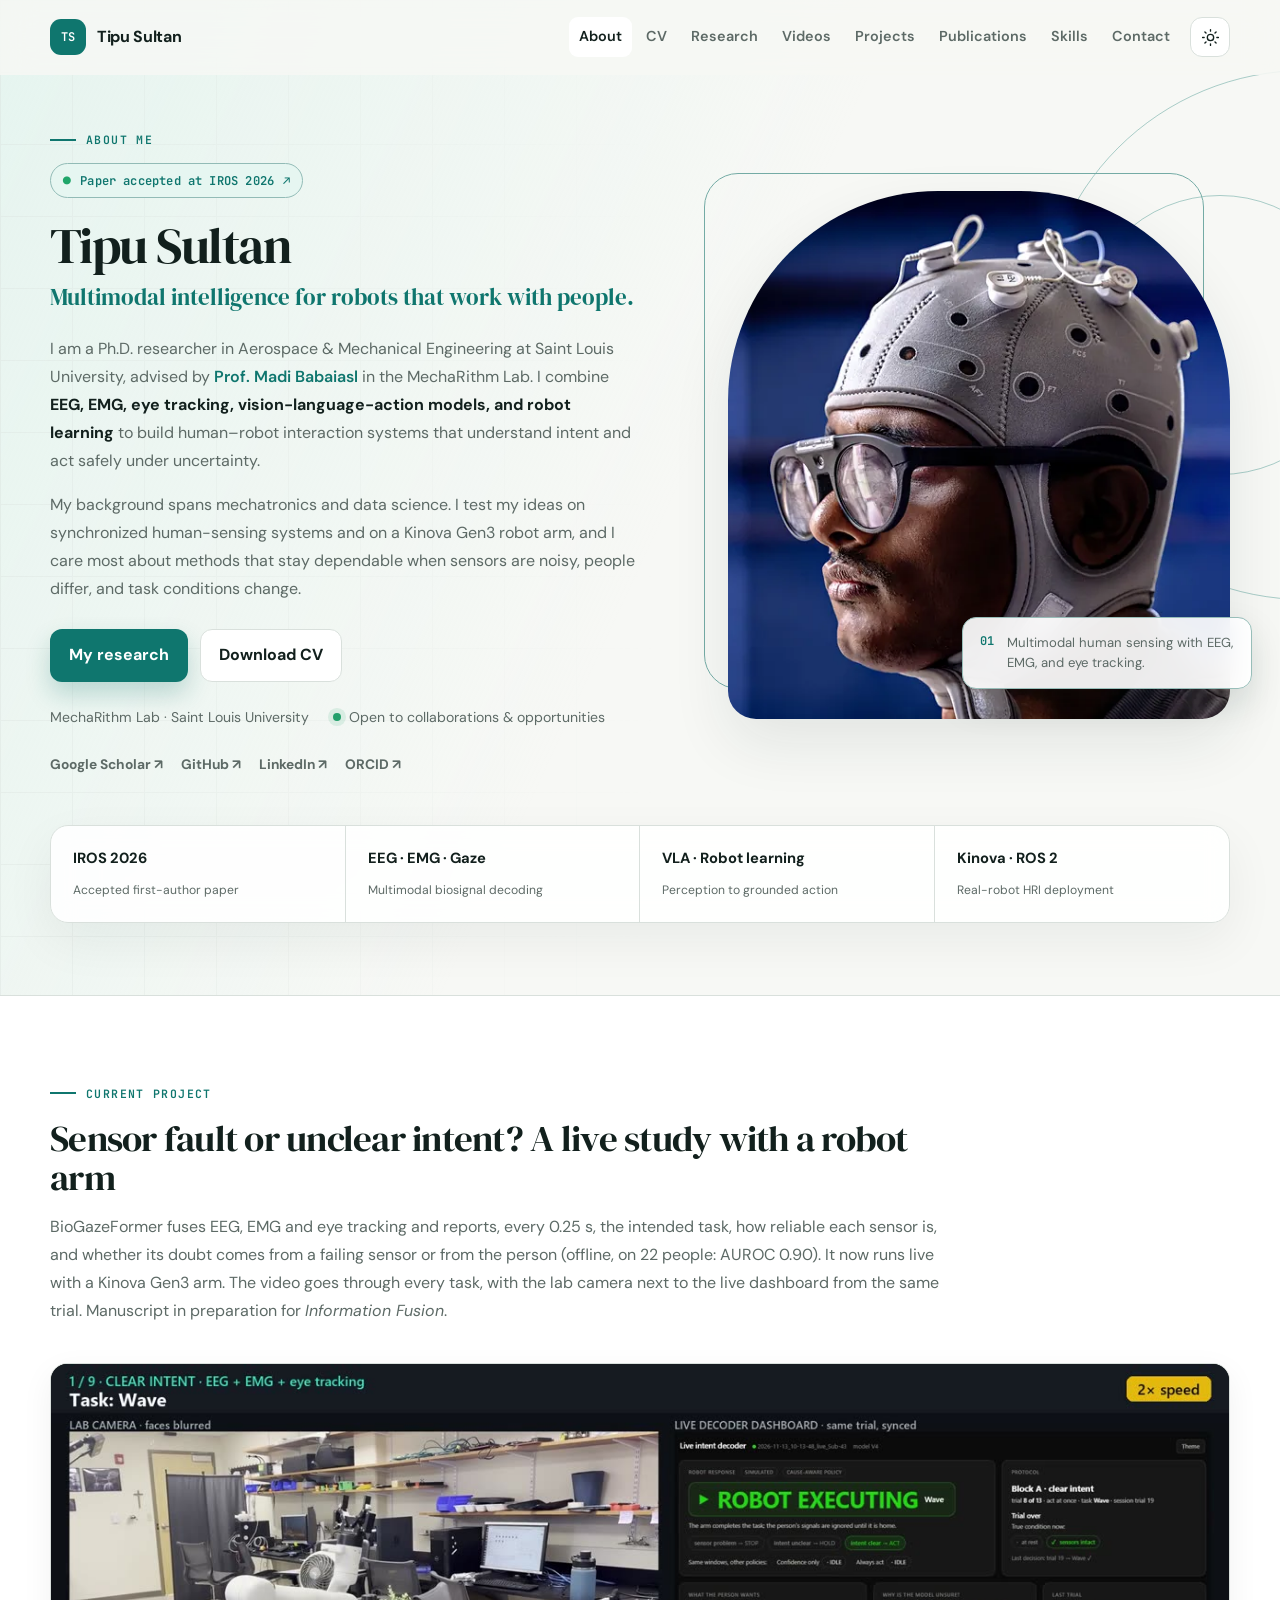
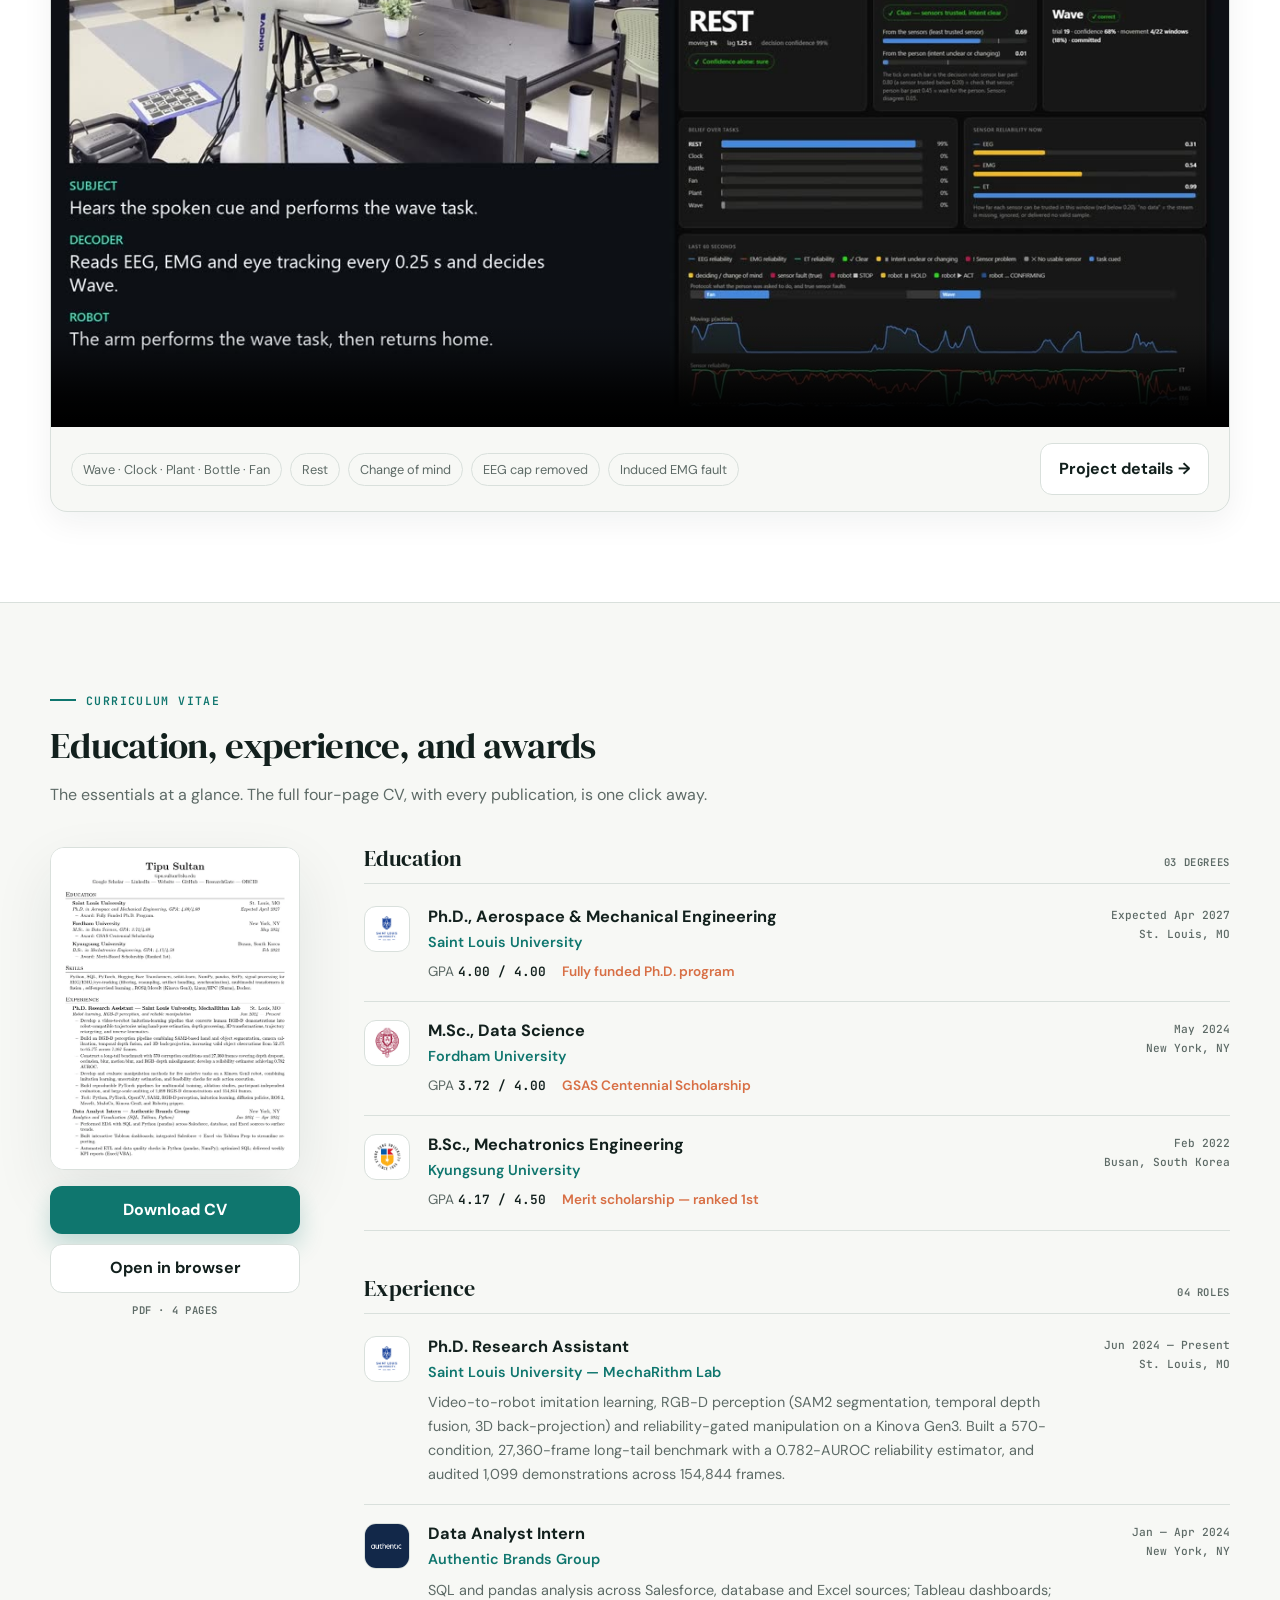
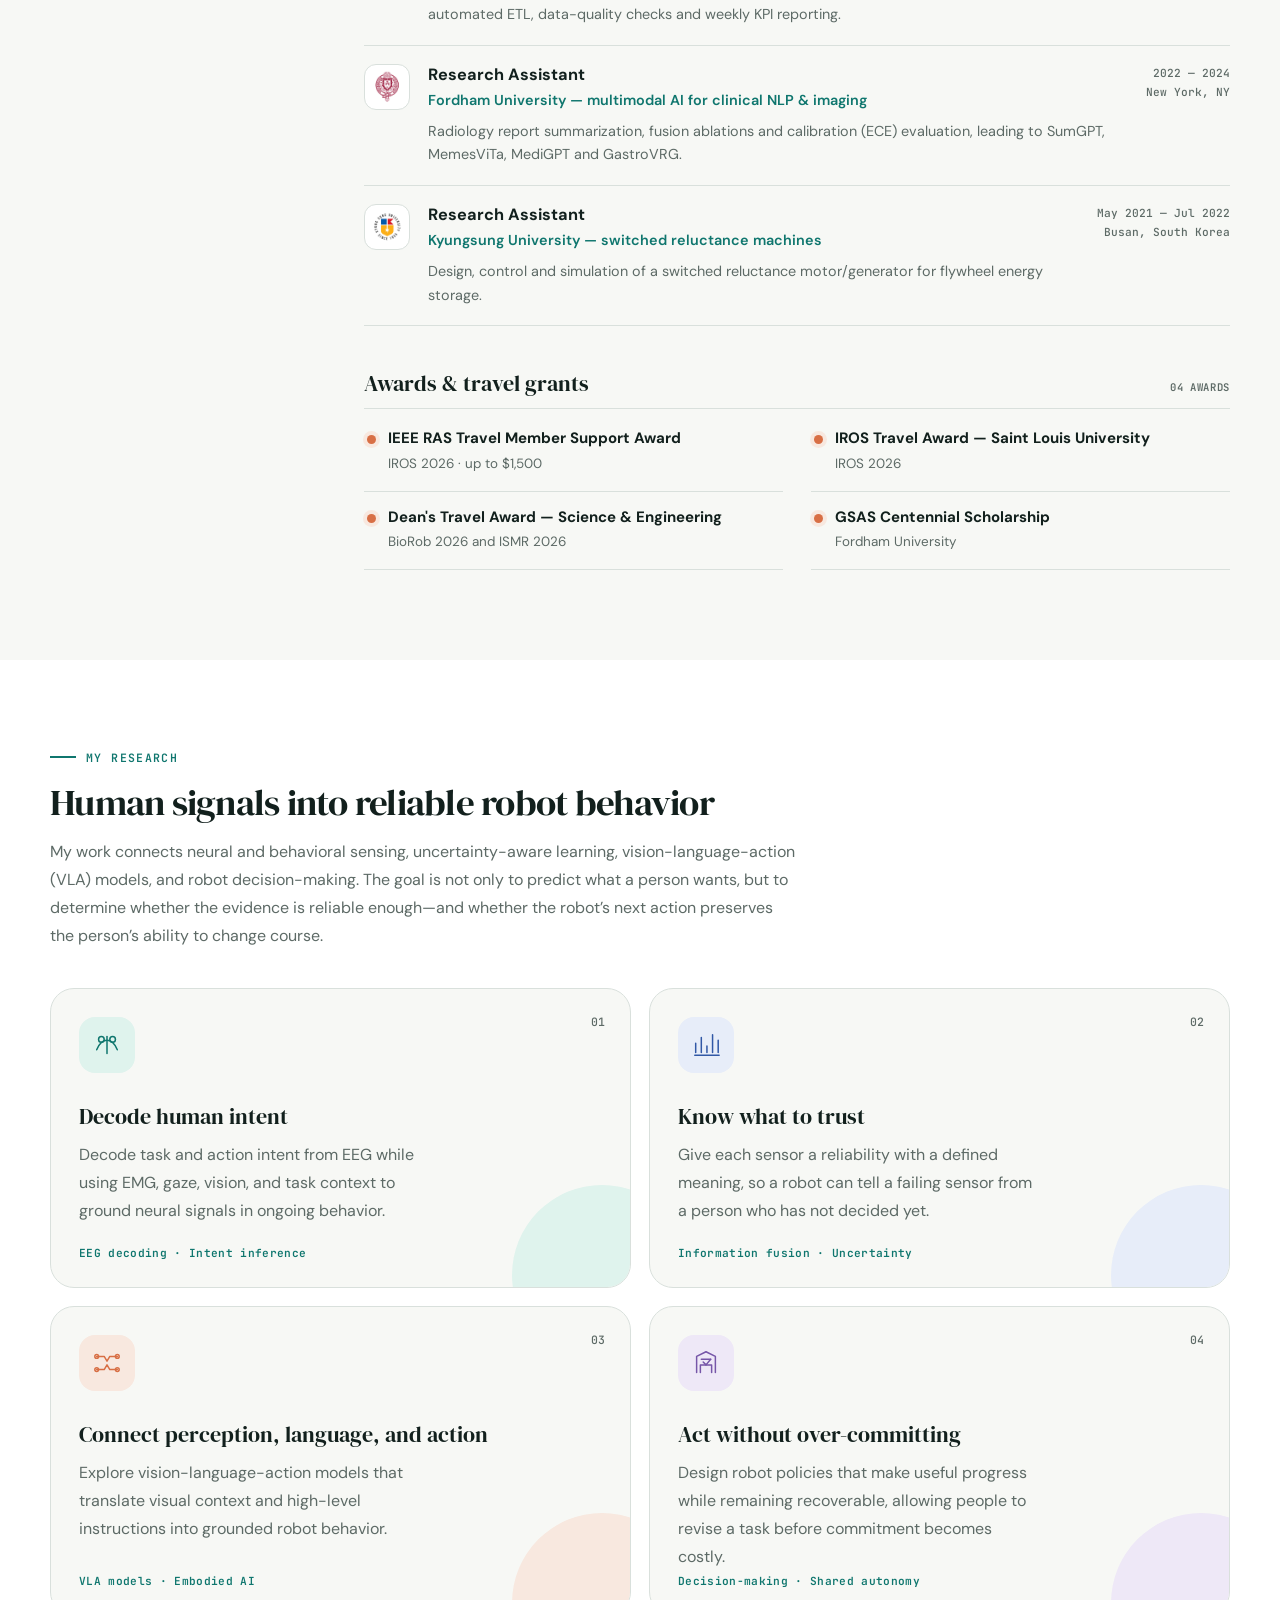
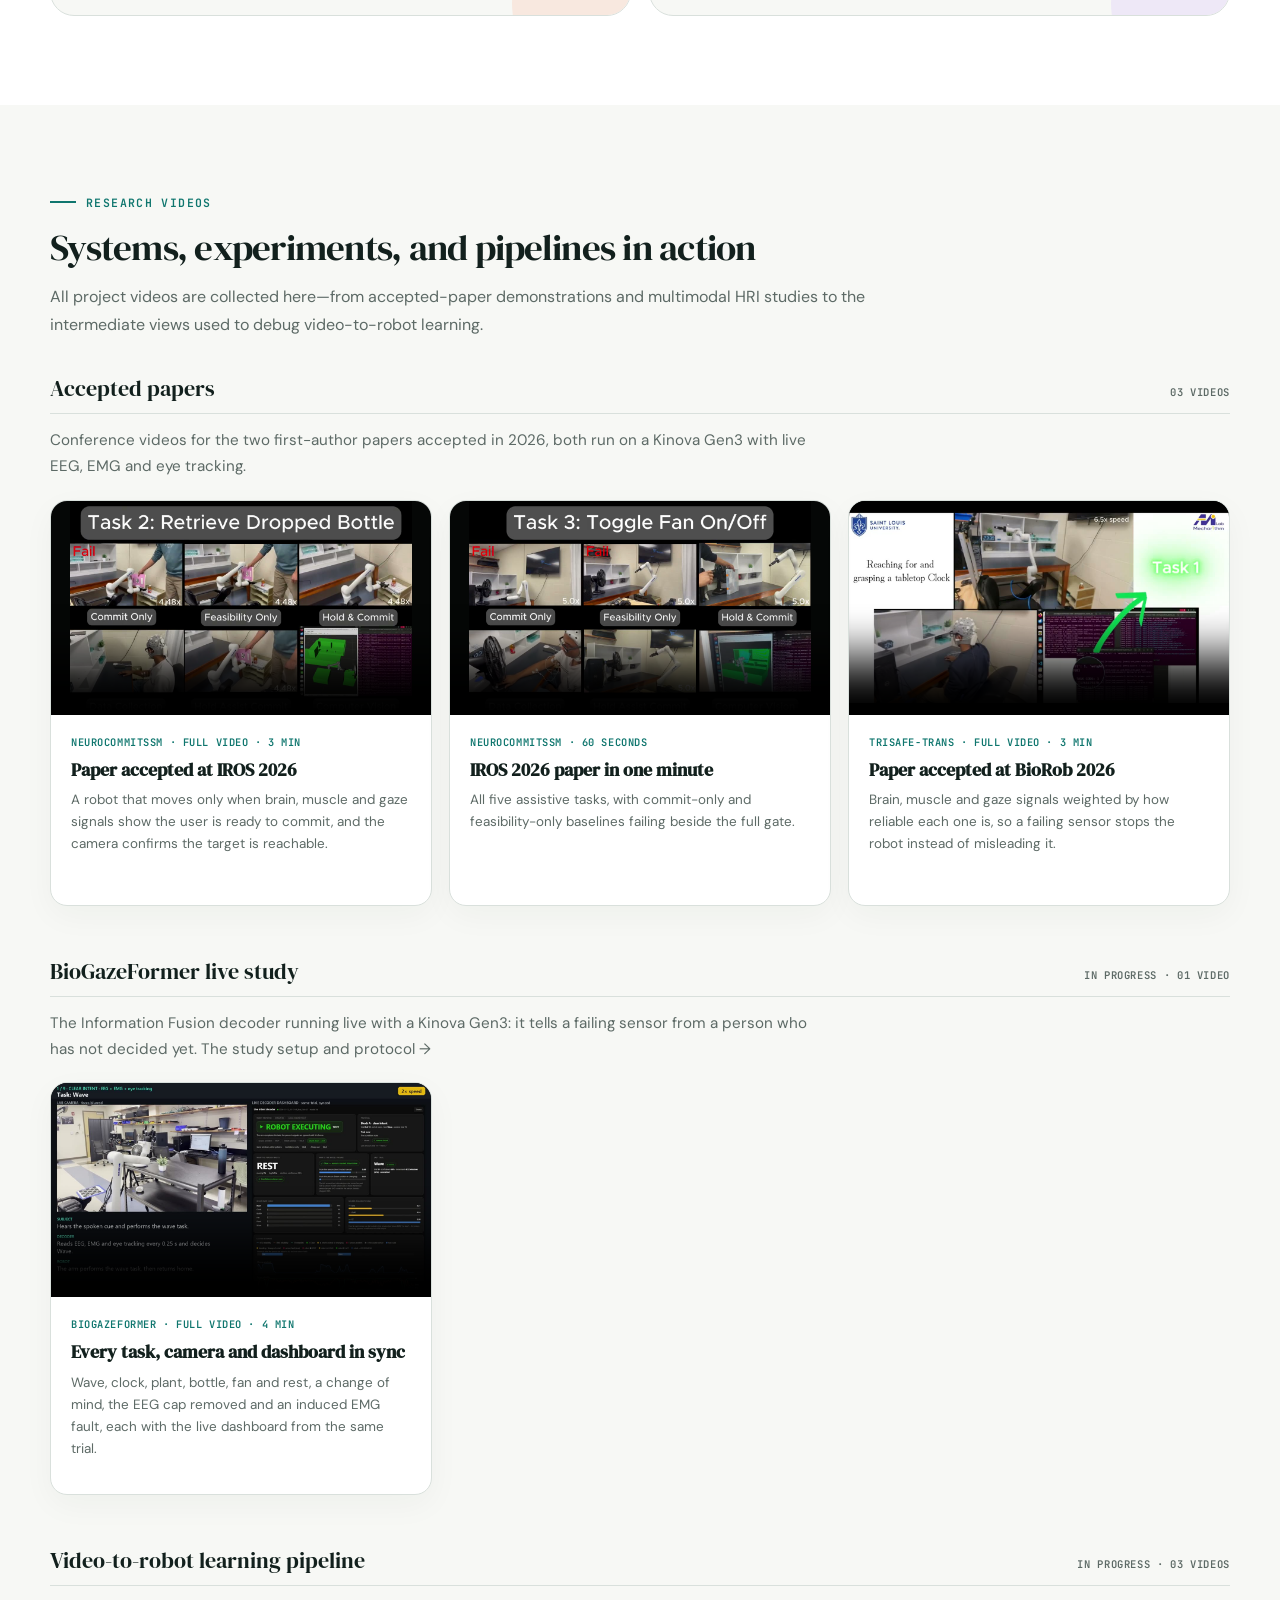
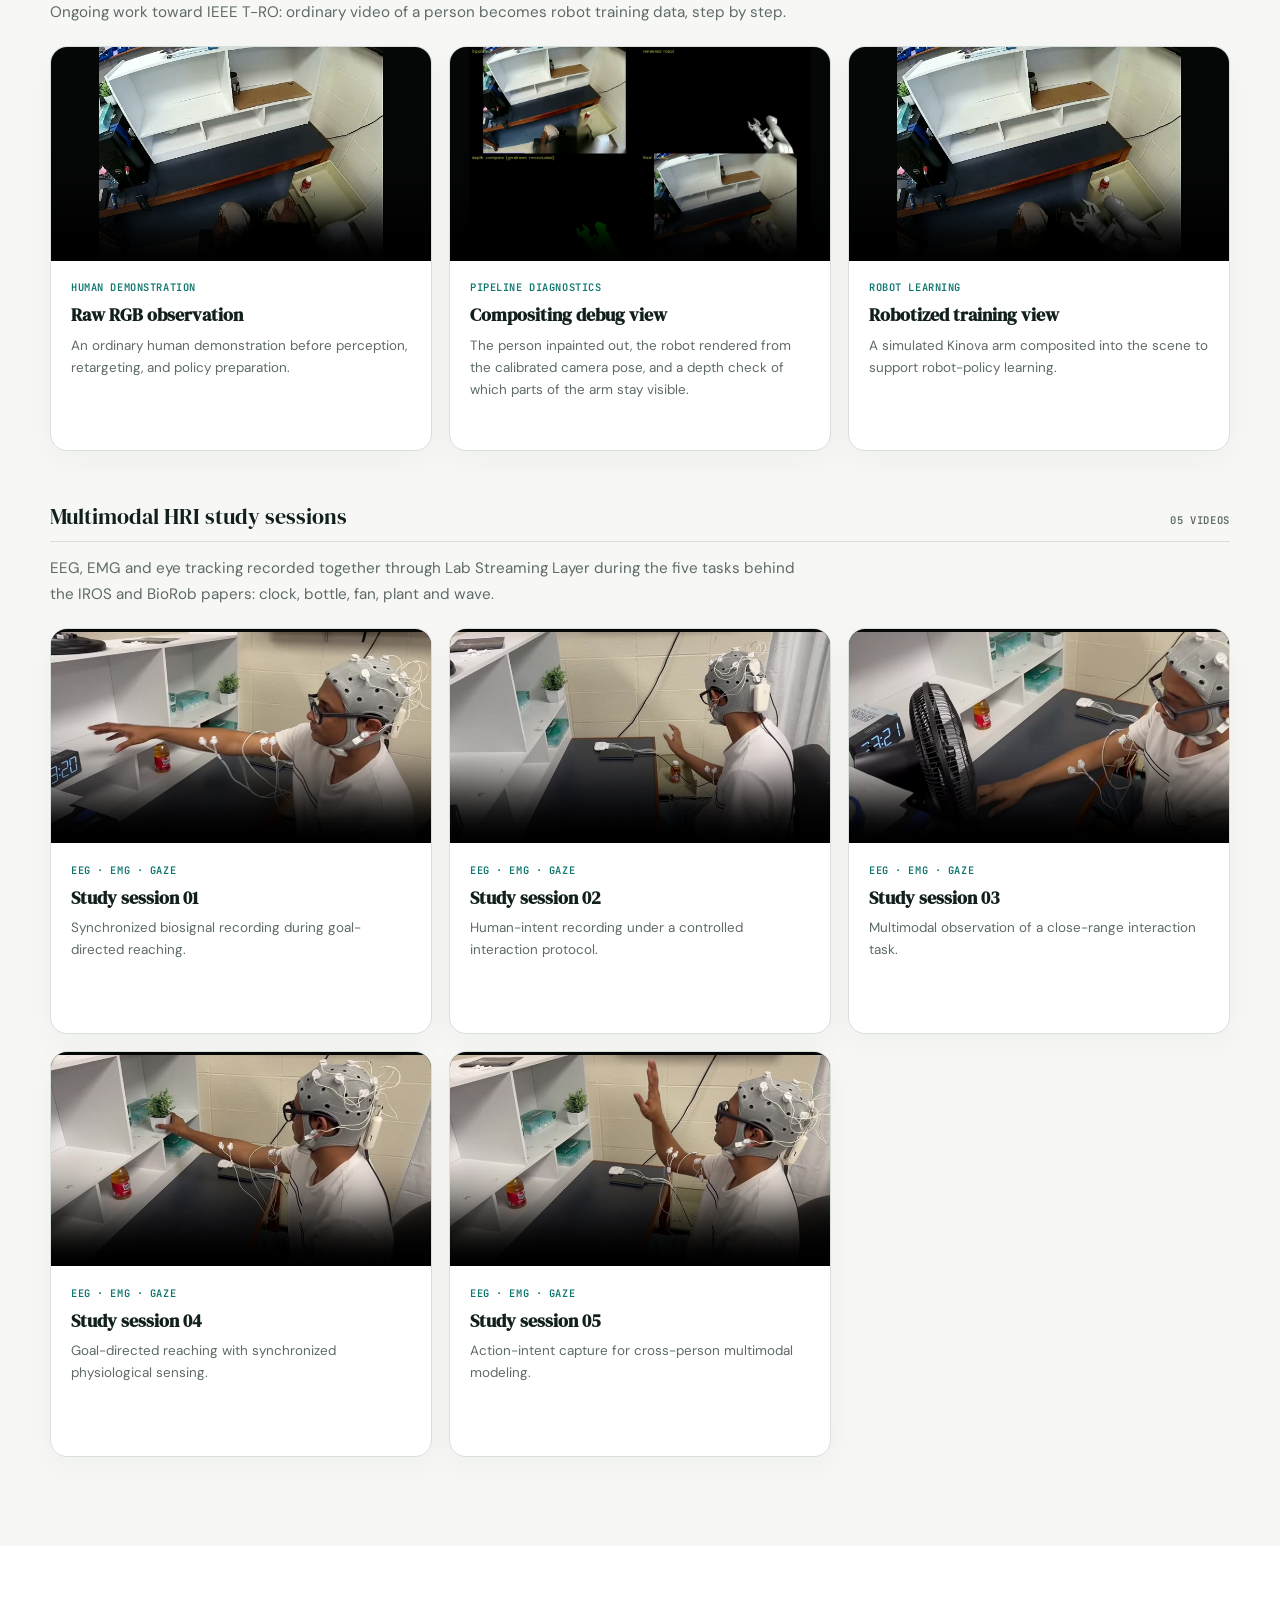
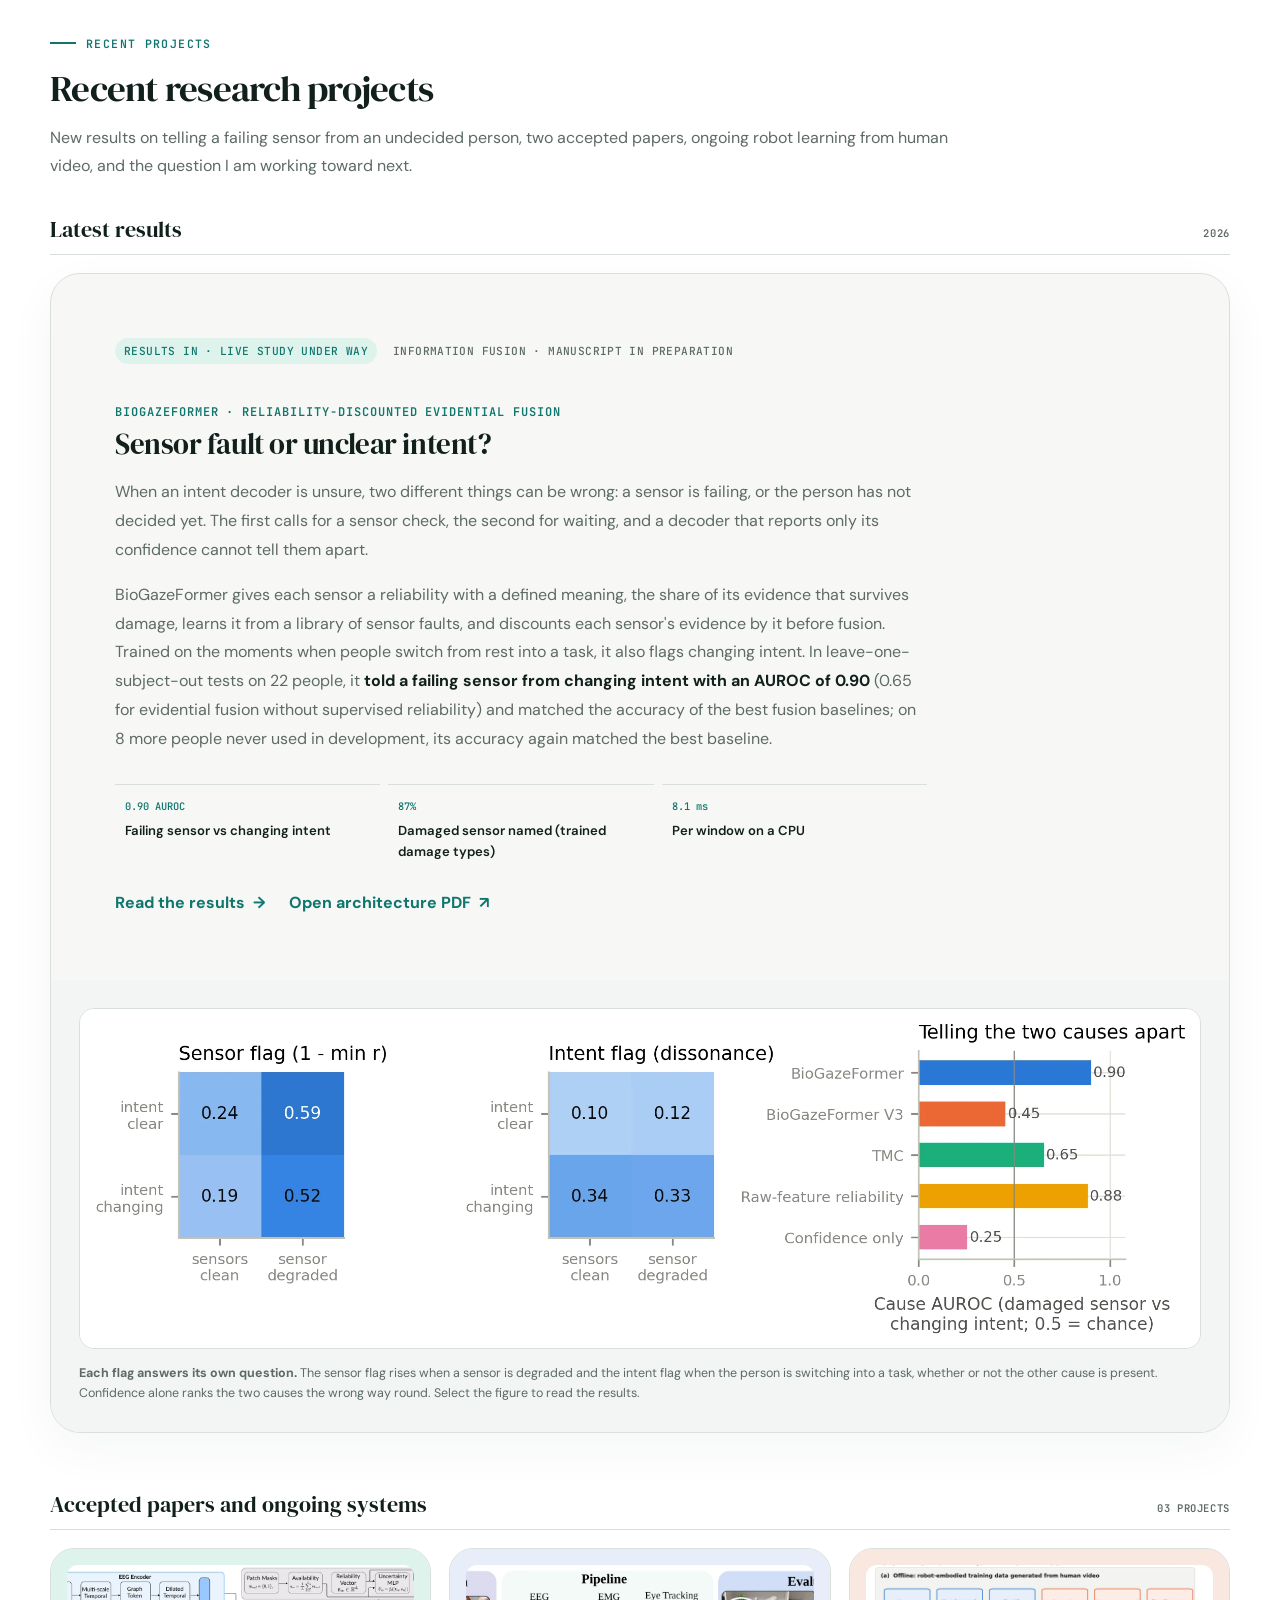
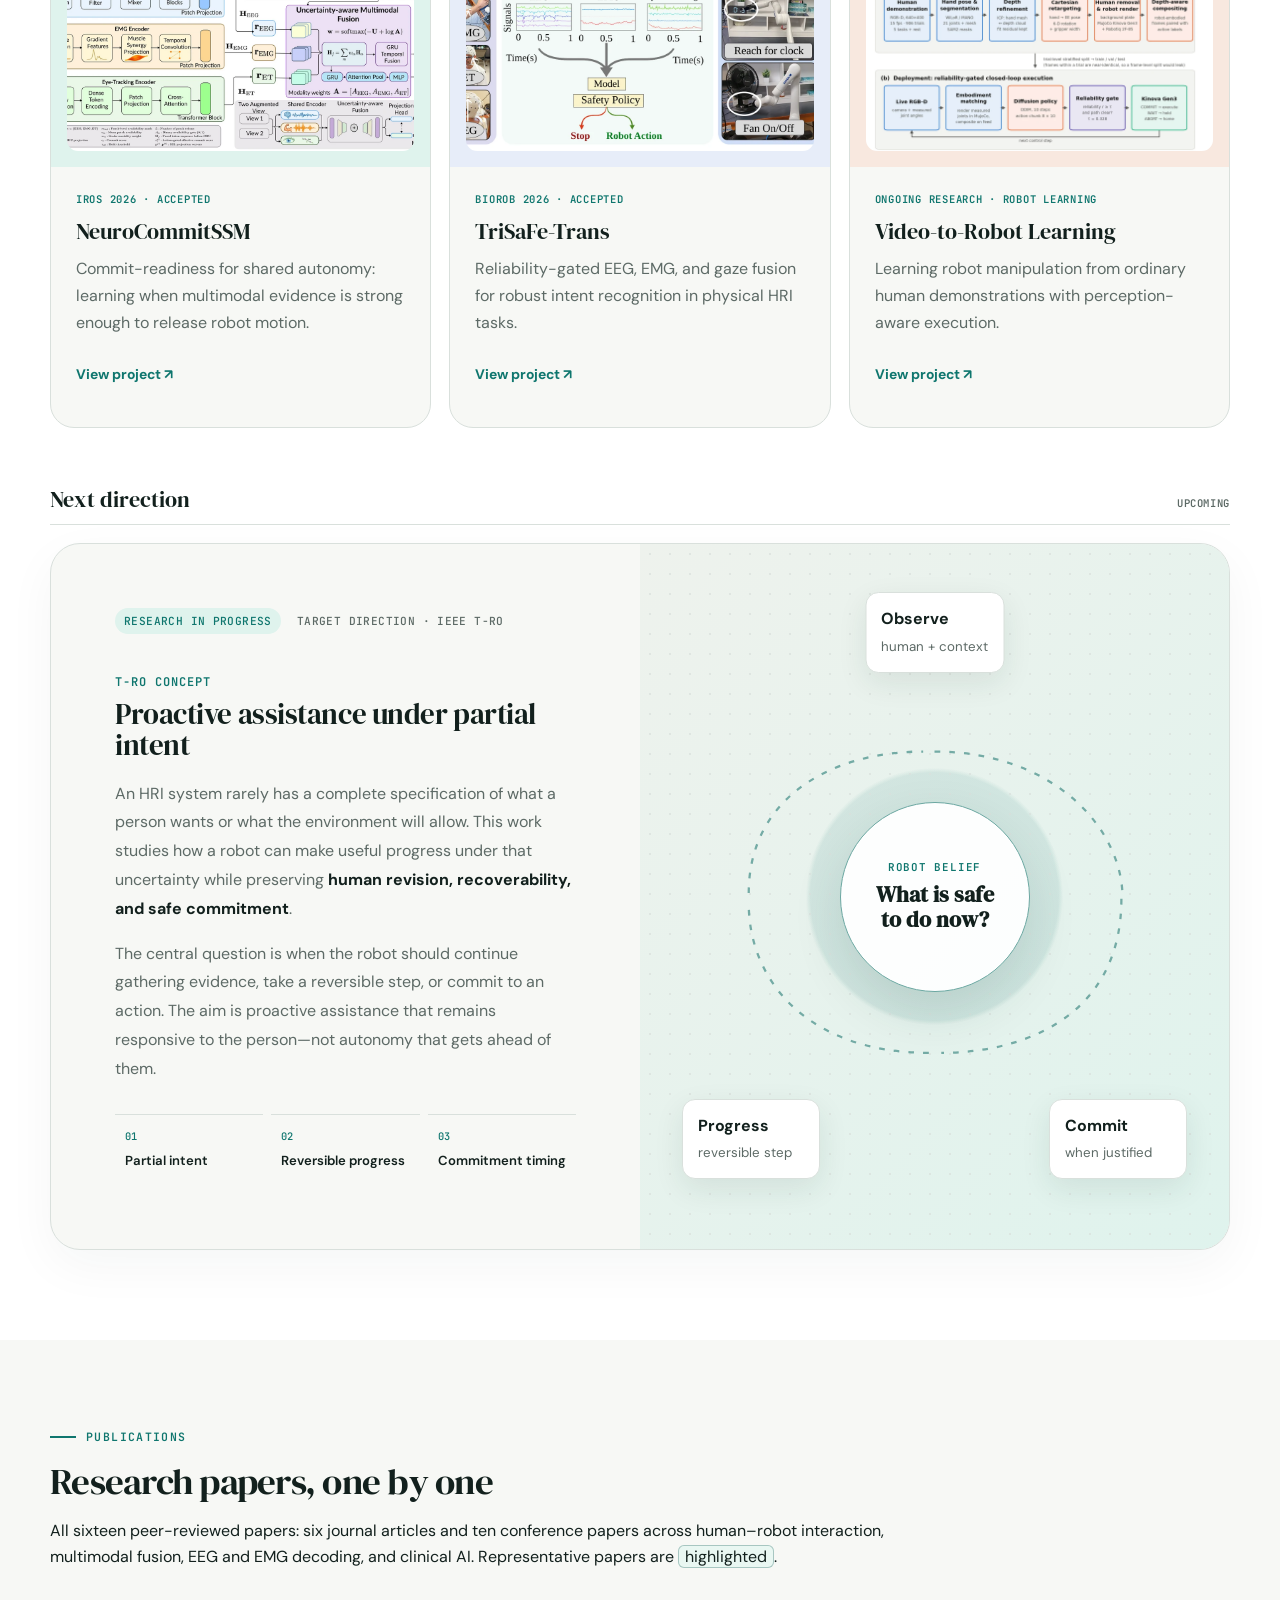
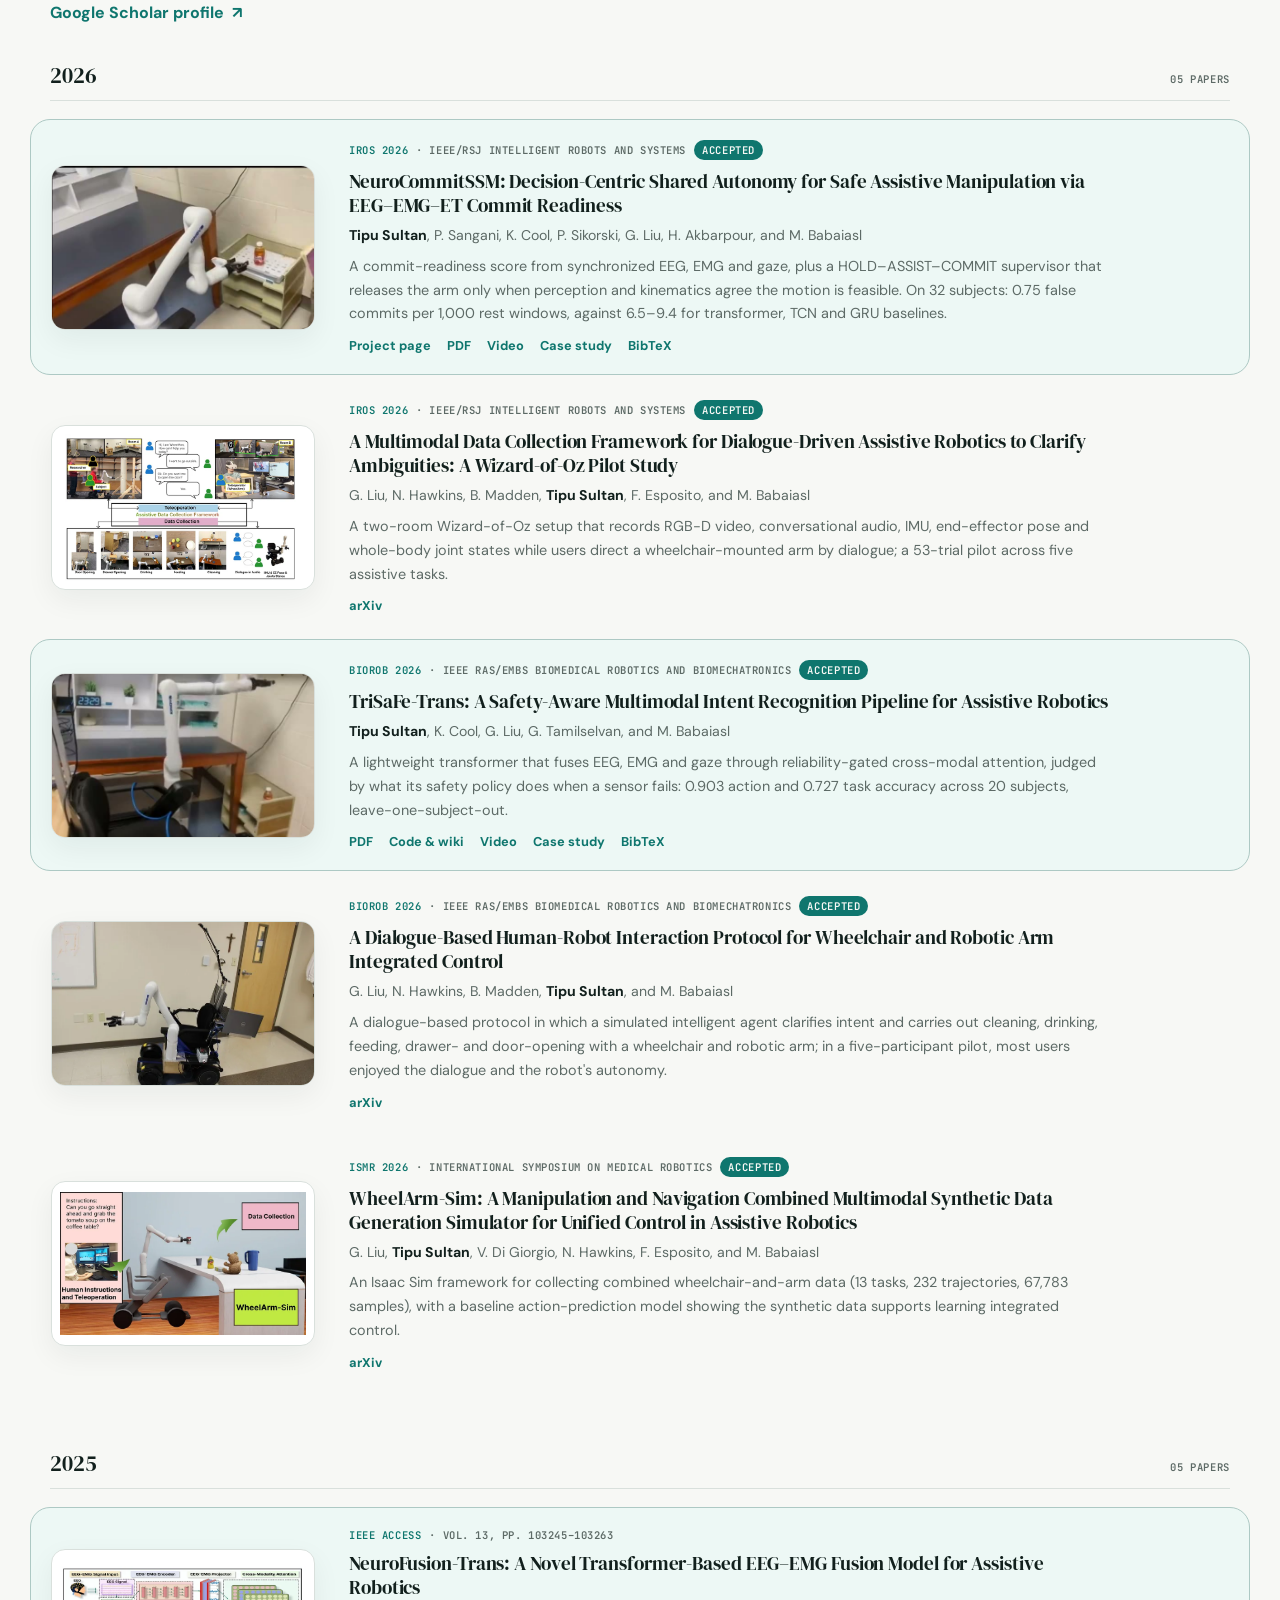
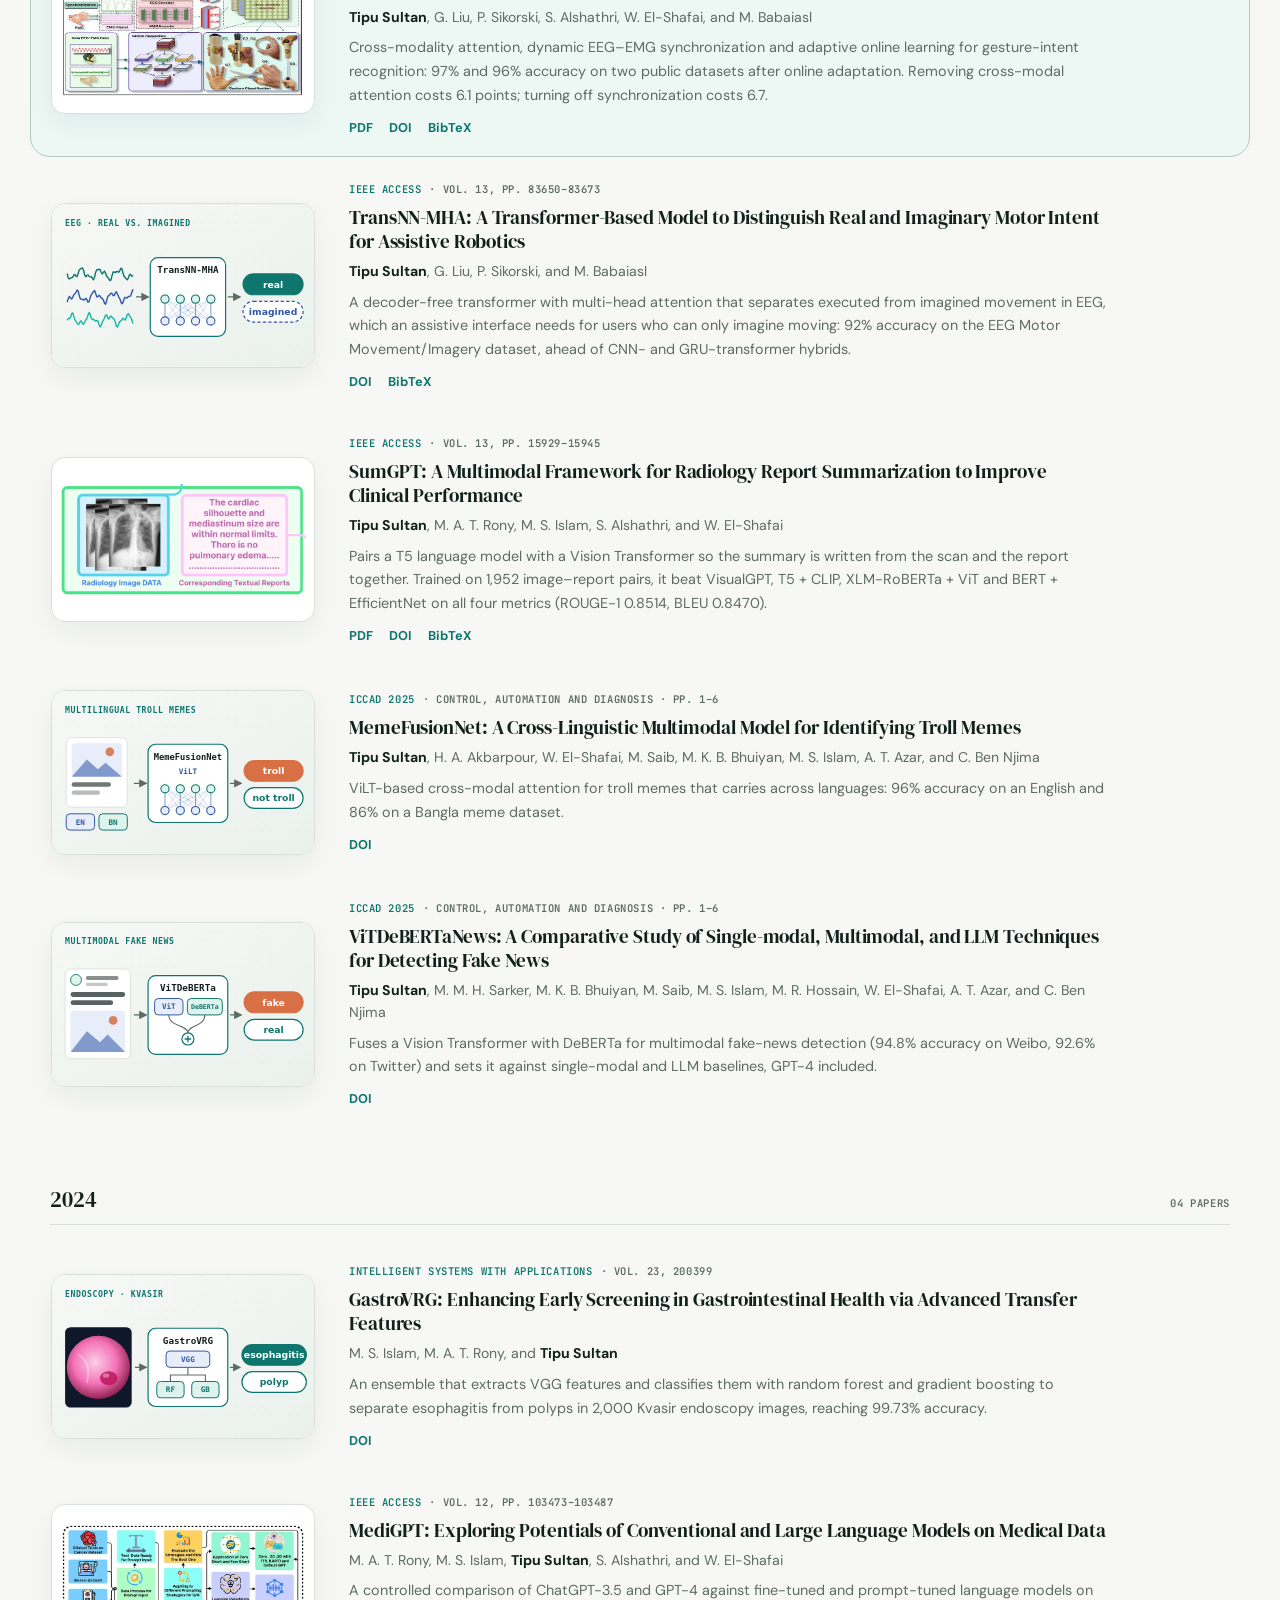
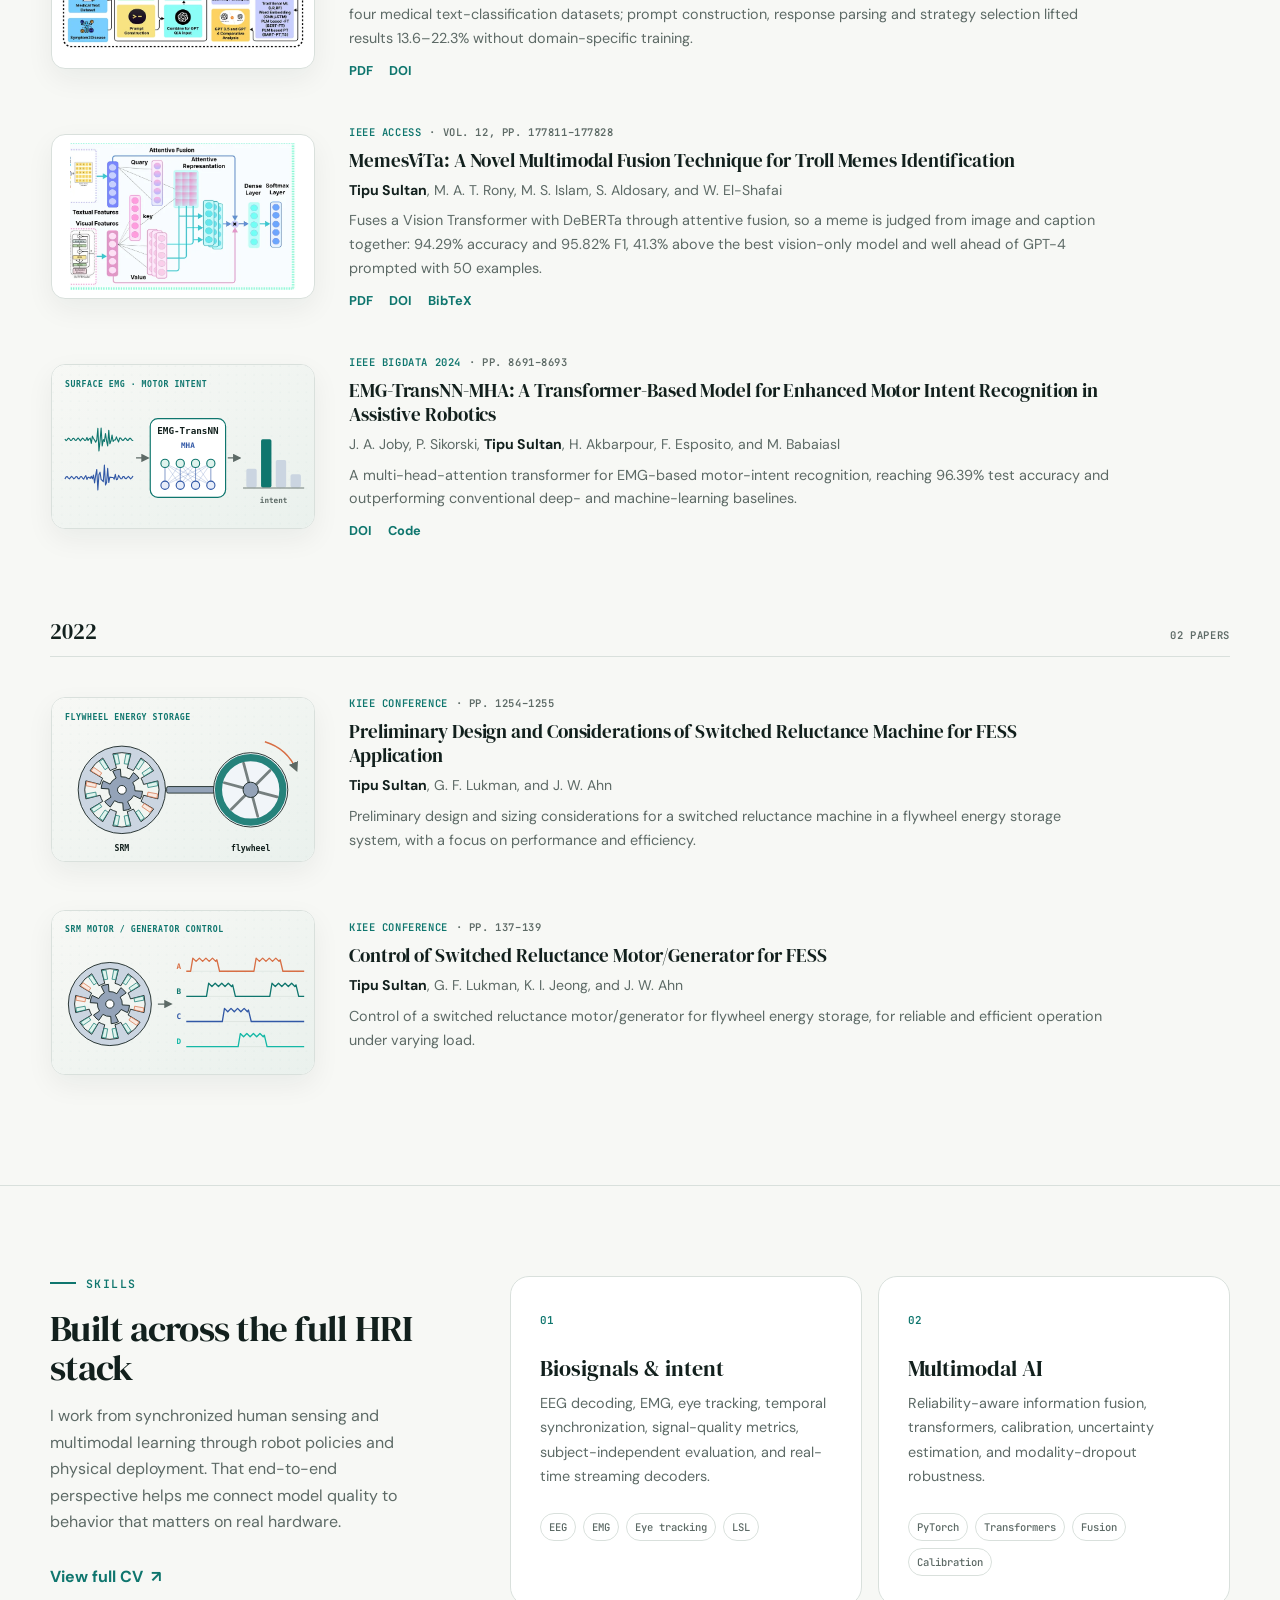
==== index.html @ 8d2fe429 "Show only the full live-study video Removes the one-minute overview, the two-minute dashboard record" ====
<!doctype html>
<html lang="en">
<head>
  <meta charset="utf-8">
  <meta name="viewport" content="width=device-width, initial-scale=1">
  <title>Tipu Sultan | HRI, Biosignals &amp; Robot Learning</title>
  <meta name="description" content="Tipu Sultan is a Ph.D. researcher in human–robot interaction specializing in EEG decoding, multimodal biosignals, vision-language-action models, robot learning, and real-robot deployment at Saint Louis University.">
  <meta name="author" content="Tipu Sultan">
  <link rel="canonical" href="https://tipusultan199.github.io/">

  <meta property="og:type" content="website">
  <meta property="og:title" content="Tipu Sultan | HRI, Biosignals &amp; Robot Learning">
  <meta property="og:description" content="Research on how robots can understand evolving human intent and act safely under uncertainty.">
  <meta property="og:url" content="https://tipusultan199.github.io/">
  <meta property="og:image" content="https://tipusultan199.github.io/assets/img/social/tipu-sultan-og.jpg">
  <meta property="og:image:alt" content="Tipu Sultan working with multimodal sensing equipment and a Kinova robot.">
  <meta name="twitter:card" content="summary_large_image">
  <meta name="twitter:title" content="Tipu Sultan | HRI, Biosignals &amp; Robot Learning">
  <meta name="twitter:description" content="Human–robot interaction, EEG decoding, multimodal biosignals, vision-language-action models, and robot learning.">
  <meta name="twitter:image" content="https://tipusultan199.github.io/assets/img/social/tipu-sultan-og.jpg">

  <link rel="icon" href="data:image/svg+xml,%3Csvg xmlns='http://www.w3.org/2000/svg' viewBox='0 0 64 64'%3E%3Crect width='64' height='64' rx='16' fill='%230f766e'/%3E%3Ctext x='32' y='42' font-family='Arial,sans-serif' font-size='27' font-weight='700' fill='white' text-anchor='middle'%3ETS%3C/text%3E%3C/svg%3E">
  <script>
    (function () {
      try {
        var theme = localStorage.getItem("theme");
        if (theme === "light" || theme === "dark") {
          document.documentElement.setAttribute("data-theme", theme);
        }
      } catch (error) {}
    })();
  </script>
  <link rel="preconnect" href="https://fonts.googleapis.com">
  <link rel="preconnect" href="https://fonts.gstatic.com" crossorigin>
  <link href="https://fonts.googleapis.com/css2?family=DM+Sans:wght@400;500;600;700&amp;family=DM+Serif+Display&amp;family=JetBrains+Mono:wght@500;600&amp;display=swap" rel="stylesheet">
  <link rel="stylesheet" href="assets/css/home.css">

  <script type="application/ld+json">
  {
    "@context": "https://schema.org",
    "@type": "Person",
    "name": "Tipu Sultan",
    "jobTitle": "Ph.D. Researcher in Human–Robot Interaction and Multimodal AI",
    "email": "mailto:tipu.sultan@slu.edu",
    "url": "https://tipusultan199.github.io/",
    "affiliation": {
      "@type": "CollegeOrUniversity",
      "name": "Saint Louis University"
    },
    "sameAs": [
      "https://scholar.google.com/citations?user=QmYyXBIAAAAJ&hl=en",
      "https://github.com/Tipusultan199",
      "https://www.linkedin.com/in/tipu-sultan-2633a91b4/",
      "https://orcid.org/0009-0002-8607-0386"
    ],
    "knowsAbout": [
      "Human–Robot Interaction",
      "EEG Decoding",
      "Information Fusion",
      "Multimodal Machine Learning",
      "Intent Recognition",
      "Vision-Language-Action Models",
      "Embodied AI",
      "Robot Learning"
    ]
  }
  </script>
</head>

<body class="home-page">
  <a class="skip-link" href="#main">Skip to content</a>

  <header class="site-header">
    <nav class="nav shell" aria-label="Primary navigation">
      <a class="brand" href="#top" aria-label="Tipu Sultan — home">
        <span class="brand-mark" aria-hidden="true">TS</span>
        <span>Tipu Sultan</span>
      </a>

      <div class="nav-actions">
        <ul class="nav-links" id="nav-links">
          <li><a href="#top">About</a></li>
          <li><a href="#cv">CV</a></li>
          <li><a href="#research">Research</a></li>
          <li><a href="#videos">Videos</a></li>
          <li><a href="#projects">Projects</a></li>
          <li><a href="#publications">Publications</a></li>
          <li><a href="#skills">Skills</a></li>
          <li><a href="#contact">Contact</a></li>
        </ul>

        <button class="theme-toggle icon-button" type="button" aria-label="Switch colour theme">
          <svg class="sun-icon" viewBox="0 0 24 24" aria-hidden="true"><circle cx="12" cy="12" r="4"></circle><path d="M12 2v2M12 20v2M4.93 4.93l1.42 1.42M17.66 17.66l1.41 1.41M2 12h2M20 12h2M4.93 19.07l1.42-1.42M17.66 6.34l1.41-1.41"></path></svg>
          <svg class="moon-icon" viewBox="0 0 24 24" aria-hidden="true"><path d="M21 12.79A9 9 0 1 1 11.21 3 7 7 0 0 0 21 12.79Z"></path></svg>
        </button>
        <button class="nav-toggle icon-button" type="button" aria-expanded="false" aria-controls="nav-links" aria-label="Toggle menu">
          <span></span><span></span><span></span>
        </button>
      </div>
    </nav>
  </header>

  <main id="main">
    <section class="hero" id="top">
      <div class="hero-orbit orbit-one" aria-hidden="true"></div>
      <div class="hero-orbit orbit-two" aria-hidden="true"></div>
      <div class="shell hero-grid">
        <div class="hero-copy reveal">
          <p class="eyebrow">About me</p>
          <a class="hero-acceptance" href="projects/neurocommitssm.html"><span aria-hidden="true">●</span> Paper accepted at IROS 2026 <b aria-hidden="true">↗</b></a>
          <h1>Tipu Sultan</h1>
          <p class="hero-tagline">Multimodal intelligence for robots that work with people.</p>
          <p class="hero-lede">
            I am a Ph.D. researcher in Aerospace &amp; Mechanical Engineering at Saint Louis University, advised by <a href="https://madibabaiasl.github.io/" rel="noopener">Prof. Madi Babaiasl</a> in the MechaRithm Lab. I combine <strong>EEG, EMG, eye tracking, vision-language-action models, and robot learning</strong> to build human–robot interaction systems that understand intent and act safely under uncertainty.
          </p>
          <p class="hero-lede">
            My background spans mechatronics and data science. I test my ideas on synchronized human-sensing systems and on a Kinova Gen3 robot arm, and I care most about methods that stay dependable when sensors are noisy, people differ, and task conditions change.
          </p>

          <div class="hero-actions">
            <a class="button button-primary" href="#research">My research</a>
            <a class="button button-secondary" href="assets/docs/Tipu-Sultan-CV.pdf">Download CV</a>
          </div>

          <div class="hero-meta" aria-label="Research affiliation and availability">
            <span>MechaRithm Lab · Saint Louis University</span>
            <span class="available"><i aria-hidden="true"></i> Open to collaborations &amp; opportunities</span>
          </div>

          <ul class="social-links" aria-label="Profiles">
            <li><a href="https://scholar.google.com/citations?user=QmYyXBIAAAAJ&amp;hl=en" rel="noopener">Google Scholar <span aria-hidden="true">↗</span></a></li>
            <li><a href="https://github.com/Tipusultan199" rel="noopener">GitHub <span aria-hidden="true">↗</span></a></li>
            <li><a href="https://www.linkedin.com/in/tipu-sultan-2633a91b4/" rel="noopener">LinkedIn <span aria-hidden="true">↗</span></a></li>
            <li><a href="https://orcid.org/0009-0002-8607-0386" rel="noopener">ORCID <span aria-hidden="true">↗</span></a></li>
          </ul>
        </div>

        <figure class="hero-visual hero-visual--profile reveal">
          <picture>
            <source type="image/webp" srcset="assets/img/photos/hero-profile-640.webp 640w, assets/img/photos/hero-profile-1000.webp 1000w, assets/img/photos/hero-profile-1600.webp 1600w" sizes="(max-width: 900px) 100vw, 42vw">
            <img src="assets/img/photos/hero-profile-1000.jpg" srcset="assets/img/photos/hero-profile-640.jpg 640w, assets/img/photos/hero-profile-1000.jpg 1000w, assets/img/photos/hero-profile-1600.jpg 1600w" sizes="(max-width: 900px) 100vw, 42vw" width="1000" height="870" alt="Tipu Sultan in profile, wearing an EEG cap and eye-tracking glasses, against a blue lab background.">
          </picture>
          <figcaption>
            <span>01</span>
            <p>Multimodal human sensing with EEG, EMG, and eye tracking.</p>
          </figcaption>
        </figure>
      </div>
      <div class="shell hero-proof reveal" aria-label="Research profile highlights">
        <div><strong>IROS 2026</strong><span>Accepted first-author paper</span></div>
        <div><strong>EEG · EMG · Gaze</strong><span>Multimodal biosignal decoding</span></div>
        <div><strong>VLA · Robot learning</strong><span>Perception to grounded action</span></div>
        <div><strong>Kinova · ROS 2</strong><span>Real-robot HRI deployment</span></div>
      </div>
    </section>

    <section class="current-section" id="current">
      <div class="shell">
        <header class="section-intro section-intro-wide reveal">
          <p class="eyebrow">Current project</p>
          <h2>Sensor fault or unclear intent? A live study with a robot arm</h2>
          <p>BioGazeFormer fuses EEG, EMG and eye tracking and reports, every 0.25&nbsp;s, the intended task, how reliable each sensor is, and whether its doubt comes from a failing sensor or from the person (offline, on 22 people: AUROC 0.90). It now runs live with a Kinova Gen3 arm. The video goes through every task, with the lab camera next to the live dashboard from the same trial. Manuscript in preparation for <em>Information Fusion</em>.</p>
        </header>
        <figure class="current-video reveal">
          <video controls playsinline preload="none" poster="assets/img/posters/live-study-full.jpg?v=20261117-6" aria-label="BioGazeFormer live study: every task with the lab camera and the synced live dashboard"><source src="assets/video/biogazeformer/live-study-full.mp4?v=20261117-6" type="video/mp4">Your browser cannot play this video. <a href="assets/video/biogazeformer/live-study-full.mp4?v=20261117-6">Download it.</a></video>
          <figcaption>
            <ul class="current-tags" aria-label="What the video shows">
              <li>Wave · Clock · Plant · Bottle · Fan</li>
              <li>Rest</li>
              <li>Change of mind</li>
              <li>EEG cap removed</li>
              <li>Induced EMG fault</li>
            </ul>
            <a class="button button-secondary" href="projects/information-fusion.html">Project details →</a>
          </figcaption>
        </figure>
      </div>
    </section>

    <section class="cv-section" id="cv">
      <div class="shell">
        <header class="section-intro section-intro-wide reveal">
          <p class="eyebrow">Curriculum vitae</p>
          <h2>Education, experience, and awards</h2>
          <p>The essentials at a glance. The full four-page CV, with every publication, is one click away.</p>
        </header>

        <div class="cv-layout">
          <aside class="cv-doc reveal" aria-label="CV document">
            <a class="cv-doc-preview" href="assets/docs/Tipu-Sultan-CV.pdf">
              <img src="assets/img/cv-preview.webp" width="560" height="725" loading="lazy" alt="First page of Tipu Sultan's CV, showing education, skills and experience.">
            </a>
            <a class="button button-primary" href="assets/docs/Tipu-Sultan-CV.pdf" download>Download CV</a>
            <a class="button button-secondary" href="assets/docs/Tipu-Sultan-CV.pdf" target="_blank" rel="noopener">Open in browser</a>
            <small>PDF · 4 pages</small>
          </aside>

          <div class="cv-main">
            <div class="cv-block reveal">
              <div class="sub-head first"><h3>Education</h3><span>03 degrees</span></div>
              <ol class="cv-list">
                <li>
                  <span class="cv-logo"><img src="assets/img/logos/slu.png" width="46" height="46" loading="lazy" alt="Saint Louis University logo"></span>
                  <div>
                    <h4>Ph.D., Aerospace &amp; Mechanical Engineering</h4>
                    <p class="cv-org">Saint Louis University</p>
                    <p class="cv-meta"><span>GPA <b>4.00 / 4.00</b></span><span class="cv-honour">Fully funded Ph.D. program</span></p>
                  </div>
                  <p class="cv-when">Expected Apr 2027<span>St. Louis, MO</span></p>
                </li>
                <li>
                  <span class="cv-logo"><img src="assets/img/logos/fordham.png" width="46" height="46" loading="lazy" alt="Fordham University logo"></span>
                  <div>
                    <h4>M.Sc., Data Science</h4>
                    <p class="cv-org">Fordham University</p>
                    <p class="cv-meta"><span>GPA <b>3.72 / 4.00</b></span><span class="cv-honour">GSAS Centennial Scholarship</span></p>
                  </div>
                  <p class="cv-when">May 2024<span>New York, NY</span></p>
                </li>
                <li>
                  <span class="cv-logo"><img src="assets/img/logos/kyungsung.png" width="46" height="46" loading="lazy" alt="Kyungsung University logo"></span>
                  <div>
                    <h4>B.Sc., Mechatronics Engineering</h4>
                    <p class="cv-org">Kyungsung University</p>
                    <p class="cv-meta"><span>GPA <b>4.17 / 4.50</b></span><span class="cv-honour">Merit scholarship — ranked 1st</span></p>
                  </div>
                  <p class="cv-when">Feb 2022<span>Busan, South Korea</span></p>
                </li>
              </ol>
            </div>

            <div class="cv-block reveal">
              <div class="sub-head first"><h3>Experience</h3><span>04 roles</span></div>
              <ol class="cv-list">
                <li>
                  <span class="cv-logo"><img src="assets/img/logos/slu.png" width="46" height="46" loading="lazy" alt="Saint Louis University logo"></span>
                  <div>
                    <h4>Ph.D. Research Assistant</h4>
                    <p class="cv-org">Saint Louis University — MechaRithm Lab</p>
                    <p class="cv-note">Video-to-robot imitation learning, RGB-D perception (SAM2 segmentation, temporal depth fusion, 3D back-projection) and reliability-gated manipulation on a Kinova Gen3. Built a 570-condition, 27,360-frame long-tail benchmark with a 0.782-AUROC reliability estimator, and audited 1,099 demonstrations across 154,844 frames.</p>
                  </div>
                  <p class="cv-when">Jun 2024 — Present<span>St. Louis, MO</span></p>
                </li>
                <li>
                  <span class="cv-logo bleed"><img src="assets/img/logos/authentic.png" width="46" height="46" loading="lazy" alt="Authentic Brands Group logo"></span>
                  <div>
                    <h4>Data Analyst Intern</h4>
                    <p class="cv-org">Authentic Brands Group</p>
                    <p class="cv-note">SQL and pandas analysis across Salesforce, database and Excel sources; Tableau dashboards; automated ETL, data-quality checks and weekly KPI reporting.</p>
                  </div>
                  <p class="cv-when">Jan — Apr 2024<span>New York, NY</span></p>
                </li>
                <li>
                  <span class="cv-logo"><img src="assets/img/logos/fordham.png" width="46" height="46" loading="lazy" alt="Fordham University logo"></span>
                  <div>
                    <h4>Research Assistant</h4>
                    <p class="cv-org">Fordham University — multimodal AI for clinical NLP &amp; imaging</p>
                    <p class="cv-note">Radiology report summarization, fusion ablations and calibration (ECE) evaluation, leading to SumGPT, MemesViTa, MediGPT and GastroVRG.</p>
                  </div>
                  <p class="cv-when">2022 — 2024<span>New York, NY</span></p>
                </li>
                <li>
                  <span class="cv-logo"><img src="assets/img/logos/kyungsung.png" width="46" height="46" loading="lazy" alt="Kyungsung University logo"></span>
                  <div>
                    <h4>Research Assistant</h4>
                    <p class="cv-org">Kyungsung University — switched reluctance machines</p>
                    <p class="cv-note">Design, control and simulation of a switched reluctance motor/generator for flywheel energy storage.</p>
                  </div>
                  <p class="cv-when">May 2021 — Jul 2022<span>Busan, South Korea</span></p>
                </li>
              </ol>
            </div>

            <div class="cv-block reveal">
              <div class="sub-head first"><h3>Awards &amp; travel grants</h3><span>04 awards</span></div>
              <ul class="cv-awards">
                <li><b>IEEE RAS Travel Member Support Award</b><span>IROS 2026 · up to $1,500</span></li>
                <li><b>IROS Travel Award — Saint Louis University</b><span>IROS 2026</span></li>
                <li><b>Dean's Travel Award — Science &amp; Engineering</b><span>BioRob 2026 and ISMR 2026</span></li>
                <li><b>GSAS Centennial Scholarship</b><span>Fordham University</span></li>
              </ul>
            </div>
          </div>
        </div>
      </div>
    </section>

    <section class="research-section" id="research">
      <div class="shell">
        <header class="section-intro reveal">
          <p class="eyebrow">My research</p>
          <h2>Human signals into reliable robot behavior</h2>
          <p>
            My work connects neural and behavioral sensing, uncertainty-aware learning, vision-language-action (VLA) models, and robot decision-making. The goal is not only to predict what a person wants, but to determine whether the evidence is reliable enough—and whether the robot’s next action preserves the person’s ability to change course.
          </p>
        </header>

        <div class="theme-grid">
          <article class="theme-card reveal">
            <span class="card-index">01</span>
            <div class="theme-icon" aria-hidden="true">
              <svg viewBox="0 0 32 32"><path d="M5 21c3-7 6-10 11-10s8 3 11 10"></path><circle cx="10" cy="10" r="3"></circle><circle cx="22" cy="10" r="3"></circle><path d="M16 7v18"></path></svg>
            </div>
            <h3>Decode human intent</h3>
            <p>Decode task and action intent from EEG while using EMG, gaze, vision, and task context to ground neural signals in ongoing behavior.</p>
            <span class="card-note">EEG decoding · Intent inference</span>
          </article>

          <article class="theme-card reveal">
            <span class="card-index">02</span>
            <div class="theme-icon" aria-hidden="true">
              <svg viewBox="0 0 32 32"><path d="M5 24V14M11 24V8M17 24V17M23 24V5M29 24V11"></path><path d="M4 27h26"></path></svg>
            </div>
            <h3>Know what to trust</h3>
            <p>Give each sensor a reliability with a defined meaning, so a robot can tell a failing sensor from a person who has not decided yet.</p>
            <span class="card-note">Information fusion · Uncertainty</span>
          </article>

          <article class="theme-card reveal">
            <span class="card-index">03</span>
            <div class="theme-icon" aria-hidden="true">
              <svg viewBox="0 0 32 32"><path d="M5 9h8l3 5 3-5h8"></path><path d="M5 23h8l3-5 3 5h8"></path><circle cx="5" cy="9" r="2"></circle><circle cx="27" cy="9" r="2"></circle><circle cx="5" cy="23" r="2"></circle><circle cx="27" cy="23" r="2"></circle></svg>
            </div>
            <h3>Connect perception, language, and action</h3>
            <p>Explore vision-language-action models that translate visual context and high-level instructions into grounded robot behavior.</p>
            <span class="card-note">VLA models · Embodied AI</span>
          </article>

          <article class="theme-card reveal">
            <span class="card-index">04</span>
            <div class="theme-icon" aria-hidden="true">
              <svg viewBox="0 0 32 32"><path d="M6 26V9l10-5 10 5v17"></path><path d="M10 26v-8h12v8M11 12h10"></path><path d="m13 15 3 3 5-6"></path></svg>
            </div>
            <h3>Act without over-committing</h3>
            <p>Design robot policies that make useful progress while remaining recoverable, allowing people to revise a task before commitment becomes costly.</p>
            <span class="card-note">Decision-making · Shared autonomy</span>
          </article>
        </div>
      </div>
    </section>

    <section class="videos-section" id="videos">
      <div class="shell">
        <header class="section-intro section-intro-wide reveal">
          <p class="eyebrow">Research videos</p>
          <h2>Systems, experiments, and pipelines in action</h2>
          <p>All project videos are collected here—from accepted-paper demonstrations and multimodal HRI studies to the intermediate views used to debug video-to-robot learning.</p>
        </header>

        <div class="video-group reveal">
          <div class="video-group-head"><h3>Accepted papers</h3><span>03 videos</span></div>
          <p class="video-group-summary">Conference videos for the two first-author papers accepted in 2026, both run on a Kinova Gen3 with live EEG, EMG and eye tracking.</p>
          <div class="video-grid">
            <figure class="research-video">
              <video controls playsinline preload="none" poster="assets/img/posters/iros-2026-tasks.jpg" aria-label="NeuroCommitSSM IROS 2026 full paper video"><source src="assets/video/iros-2026.mp4" type="video/mp4">Your browser cannot play this video. <a href="assets/video/iros-2026.mp4">Download it.</a></video>
              <figcaption><span>NeuroCommitSSM · full video · 3 min</span><strong>Paper accepted at IROS 2026</strong><p>A robot that moves only when brain, muscle and gaze signals show the user is ready to commit, and the camera confirms the target is reachable.</p></figcaption>
            </figure>
            <figure class="research-video">
              <video controls playsinline preload="none" poster="assets/img/posters/iros-2026-1min-tasks.jpg" aria-label="NeuroCommitSSM one-minute overview"><source src="assets/video/iros-2026-1min.mp4" type="video/mp4">Your browser cannot play this video. <a href="assets/video/iros-2026-1min.mp4">Download it.</a></video>
              <figcaption><span>NeuroCommitSSM · 60 seconds</span><strong>IROS 2026 paper in one minute</strong><p>All five assistive tasks, with commit-only and feasibility-only baselines failing beside the full gate.</p></figcaption>
            </figure>
            <figure class="research-video">
              <video controls playsinline preload="none" poster="assets/img/posters/biorob-2026-tasks.jpg" aria-label="TriSaFe-Trans BioRob 2026 paper video"><source src="assets/video/biorob-2026.mp4" type="video/mp4">Your browser cannot play this video. <a href="assets/video/biorob-2026.mp4">Download it.</a></video>
              <figcaption><span>TriSaFe-Trans · full video · 3 min</span><strong>Paper accepted at BioRob 2026</strong><p>Brain, muscle and gaze signals weighted by how reliable each one is, so a failing sensor stops the robot instead of misleading it.</p></figcaption>
            </figure>
          </div>
        </div>

        <div class="video-group reveal">
          <div class="video-group-head"><h3>BioGazeFormer live study</h3><span>In progress · 01 video</span></div>
          <p class="video-group-summary">The Information Fusion decoder running live with a Kinova Gen3: it tells a failing sensor from a person who has not decided yet. <a href="projects/information-fusion.html#live-study">The study setup and protocol →</a></p>
          <div class="video-grid">
            <figure class="research-video">
              <video controls playsinline preload="none" poster="assets/img/posters/live-study-full.jpg?v=20261117-6" aria-label="BioGazeFormer live study: every task with the synced live dashboard"><source src="assets/video/biogazeformer/live-study-full.mp4?v=20261117-6" type="video/mp4">Your browser cannot play this video. <a href="assets/video/biogazeformer/live-study-full.mp4?v=20261117-6">Download it.</a></video>
              <figcaption><span>BioGazeFormer · full video · 4 min</span><strong>Every task, camera and dashboard in sync</strong><p>Wave, clock, plant, bottle, fan and rest, a change of mind, the EEG cap removed and an induced EMG fault, each with the live dashboard from the same trial.</p></figcaption>
            </figure>
          </div>
        </div>

        <div class="video-group reveal">
          <div class="video-group-head"><h3>Video-to-robot learning pipeline</h3><span>In progress · 03 videos</span></div>
          <p class="video-group-summary">Ongoing work toward IEEE T-RO: ordinary video of a person becomes robot training data, step by step.</p>
          <div class="video-grid">
            <figure class="research-video"><video controls playsinline preload="none" poster="assets/img/posters/tro-demo-raw.jpg" aria-label="Raw human demonstration video"><source src="assets/video/loops/tro-demo-raw.mp4" type="video/mp4">Your browser cannot play this video. <a href="assets/video/loops/tro-demo-raw.mp4">Download it.</a></video><figcaption><span>Human demonstration</span><strong>Raw RGB observation</strong><p>An ordinary human demonstration before perception, retargeting, and policy preparation.</p></figcaption></figure>
            <figure class="research-video"><video controls playsinline preload="none" poster="assets/img/posters/tro-debug-2x2.jpg" aria-label="Compositing debug panels: inpainted scene, rendered robot, depth-occlusion check and final overlay"><source src="assets/video/tro-debug-2x2.mp4" type="video/mp4">Your browser cannot play this video. <a href="assets/video/tro-debug-2x2.mp4">Download it.</a></video><figcaption><span>Pipeline diagnostics</span><strong>Compositing debug view</strong><p>The person inpainted out, the robot rendered from the calibrated camera pose, and a depth check of which parts of the arm stay visible.</p></figcaption></figure>
            <figure class="research-video"><video controls playsinline preload="none" poster="assets/img/posters/tro-demo-robot.jpg" aria-label="Robotized human demonstration"><source src="assets/video/loops/tro-demo-robot.mp4" type="video/mp4">Your browser cannot play this video. <a href="assets/video/loops/tro-demo-robot.mp4">Download it.</a></video><figcaption><span>Robot learning</span><strong>Robotized training view</strong><p>A simulated Kinova arm composited into the scene to support robot-policy learning.</p></figcaption></figure>
          </div>
        </div>

        <div class="video-group reveal">
          <div class="video-group-head"><h3>Multimodal HRI study sessions</h3><span>05 videos</span></div>
          <p class="video-group-summary">EEG, EMG and eye tracking recorded together through Lab Streaming Layer during the five tasks behind the IROS and BioRob papers: clock, bottle, fan, plant and wave.</p>
          <div class="video-grid video-grid-studies">
            <figure class="research-video"><video controls playsinline preload="none" poster="assets/img/posters/collection-1.jpg" aria-label="Multimodal HRI study session one"><source src="assets/video/collection-1.mp4" type="video/mp4">Your browser cannot play this video. <a href="assets/video/collection-1.mp4">Download it.</a></video><figcaption><span>EEG · EMG · Gaze</span><strong>Study session 01</strong><p>Synchronized biosignal recording during goal-directed reaching.</p></figcaption></figure>
            <figure class="research-video"><video controls playsinline preload="none" poster="assets/img/posters/collection-2.jpg" aria-label="Multimodal HRI study session two"><source src="assets/video/collection-2.mp4" type="video/mp4">Your browser cannot play this video. <a href="assets/video/collection-2.mp4">Download it.</a></video><figcaption><span>EEG · EMG · Gaze</span><strong>Study session 02</strong><p>Human-intent recording under a controlled interaction protocol.</p></figcaption></figure>
            <figure class="research-video"><video controls playsinline preload="none" poster="assets/img/posters/collection-3.jpg" aria-label="Multimodal HRI study session three"><source src="assets/video/collection-3.mp4" type="video/mp4">Your browser cannot play this video. <a href="assets/video/collection-3.mp4">Download it.</a></video><figcaption><span>EEG · EMG · Gaze</span><strong>Study session 03</strong><p>Multimodal observation of a close-range interaction task.</p></figcaption></figure>
            <figure class="research-video"><video controls playsinline preload="none" poster="assets/img/posters/collection-4.jpg" aria-label="Multimodal HRI study session four"><source src="assets/video/collection-4.mp4" type="video/mp4">Your browser cannot play this video. <a href="assets/video/collection-4.mp4">Download it.</a></video><figcaption><span>EEG · EMG · Gaze</span><strong>Study session 04</strong><p>Goal-directed reaching with synchronized physiological sensing.</p></figcaption></figure>
            <figure class="research-video"><video controls playsinline preload="none" poster="assets/img/posters/collection-5.jpg" aria-label="Multimodal HRI study session five"><source src="assets/video/collection-5.mp4" type="video/mp4">Your browser cannot play this video. <a href="assets/video/collection-5.mp4">Download it.</a></video><figcaption><span>EEG · EMG · Gaze</span><strong>Study session 05</strong><p>Action-intent capture for cross-person multimodal modeling.</p></figcaption></figure>
          </div>
        </div>
      </div>
    </section>

    <section class="projects-section" id="projects">
      <div class="shell">
        <header class="section-intro section-intro-wide reveal">
          <p class="eyebrow">Recent projects</p>
          <h2>Recent research projects</h2>
          <p>New results on telling a failing sensor from an undecided person, two accepted papers, ongoing robot learning from human video, and the question I am working toward next.</p>
        </header>

        <div class="sub-head first reveal"><h3>Latest results</h3><span>2026</span></div>
        <article class="direction direction-fusion reveal" id="information-fusion">
          <div class="direction-copy">
            <div class="direction-topline">
              <span class="status-badge">Results in · live study under way</span>
              <span>Information Fusion · manuscript in preparation</span>
            </div>
            <p class="direction-label">BioGazeFormer · Reliability-discounted evidential fusion</p>
            <h3>Sensor fault or unclear intent?</h3>
            <p>
              When an intent decoder is unsure, two different things can be wrong: a sensor is failing, or the person has not decided yet. The first calls for a sensor check, the second for waiting, and a decoder that reports only its confidence cannot tell them apart.
            </p>
            <p>
              BioGazeFormer gives each sensor a reliability with a defined meaning, the share of its evidence that survives damage, learns it from a library of sensor faults, and discounts each sensor's evidence by it before fusion. Trained on the moments when people switch from rest into a task, it also flags changing intent. In leave-one-subject-out tests on 22 people, it <strong>told a failing sensor from changing intent with an AUROC of 0.90</strong> (0.65 for evidential fusion without supervised reliability) and matched the accuracy of the best fusion baselines; on 8 more people never used in development, its accuracy again matched the best baseline.
            </p>
            <ul class="concept-list" aria-label="Key results">
              <li><span>0.90 AUROC</span> Failing sensor vs changing intent</li>
              <li><span>87%</span> Damaged sensor named (trained damage types)</li>
              <li><span>8.1 ms</span> Per window on a CPU</li>
            </ul>
            <div class="direction-links">
              <a class="text-link" href="projects/information-fusion.html">Read the results <span aria-hidden="true">→</span></a>
              <a class="text-link" href="assets/docs/BioGazeFormer-Architecture-V4.pdf">Open architecture PDF <span aria-hidden="true">↗</span></a>
            </div>
          </div>
          <figure class="direction-figure">
            <a href="projects/information-fusion.html" title="Read the results">
              <img src="assets/img/figures/biogazeformer-cause-separation.webp" width="2204" height="667" loading="lazy" alt="Left: the sensor flag is high when a sensor is degraded, whether or not intent is changing. Middle: the intent flag is high when intent is changing, whether or not a sensor is degraded. Right: AUROC for telling a damaged sensor from changing intent: BioGazeFormer 0.90, raw-feature reliability 0.88, TMC 0.65, BioGazeFormer V3 0.45, confidence only 0.25.">
            </a>
            <figcaption><strong>Each flag answers its own question.</strong> The sensor flag rises when a sensor is degraded and the intent flag when the person is switching into a task, whether or not the other cause is present. Confidence alone ranks the two causes the wrong way round. Select the figure to read the results.</figcaption>
          </figure>
        </article>

        <div class="sub-head reveal"><h3>Accepted papers and ongoing systems</h3><span>03 projects</span></div>
        <div class="project-grid">
          <a class="project-tile reveal" href="projects/neurocommitssm.html">
            <div class="project-art project-art-neuro">
              <img src="assets/img/figures/iros-teaser.webp" width="1200" height="675" alt="NeuroCommitSSM human–robot interaction system overview." loading="lazy">
            </div>
            <div class="project-copy">
              <p class="project-meta">IROS 2026 · Accepted</p>
              <h3>NeuroCommitSSM</h3>
              <p>Commit-readiness for shared autonomy: learning when multimodal evidence is strong enough to release robot motion.</p>
              <span>View project <b aria-hidden="true">↗</b></span>
            </div>
          </a>

          <a class="project-tile reveal" href="projects/trisafe-trans.html">
            <div class="project-art project-art-trisafe">
              <img src="assets/img/figures/biorob-teaser.webp" width="1200" height="675" alt="TriSaFe-Trans multimodal intent recognition pipeline." loading="lazy">
            </div>
            <div class="project-copy">
              <p class="project-meta">BioRob 2026 · Accepted</p>
              <h3>TriSaFe-Trans</h3>
              <p>Reliability-gated EEG, EMG, and gaze fusion for robust intent recognition in physical HRI tasks.</p>
              <span>View project <b aria-hidden="true">↗</b></span>
            </div>
          </a>

          <a class="project-tile reveal" href="projects/video-to-robot.html">
            <div class="project-art project-art-video">
              <img src="assets/img/figures/tro-system-overview.webp" width="1400" height="820" alt="Pipeline for learning robot manipulation from human RGB-D video." loading="lazy">
            </div>
            <div class="project-copy">
              <p class="project-meta">Ongoing research · Robot learning</p>
              <h3>Video-to-Robot Learning</h3>
              <p>Learning robot manipulation from ordinary human demonstrations with perception-aware execution.</p>
              <span>View project <b aria-hidden="true">↗</b></span>
            </div>
          </a>
        </div>

        <div class="sub-head reveal"><h3>Next direction</h3><span>Upcoming</span></div>
        <article class="direction direction-tro reveal">
          <div class="direction-copy">
            <div class="direction-topline">
              <span class="status-badge">Research in progress</span>
              <span>Target direction · IEEE T‑RO</span>
            </div>
            <p class="direction-label">T‑RO concept</p>
            <h3>Proactive assistance under partial intent</h3>
            <p>
              An HRI system rarely has a complete specification of what a person wants or what the environment will allow. This work studies how a robot can make useful progress under that uncertainty while preserving <strong>human revision, recoverability, and safe commitment</strong>.
            </p>
            <p>
              The central question is when the robot should continue gathering evidence, take a reversible step, or commit to an action. The aim is proactive assistance that remains responsive to the person—not autonomy that gets ahead of them.
            </p>
            <ul class="concept-list" aria-label="T-RO principles">
              <li><span>01</span> Partial intent</li>
              <li><span>02</span> Reversible progress</li>
              <li><span>03</span> Commitment timing</li>
            </ul>
          </div>
          <div class="direction-visual tro-visual" aria-label="Diagram showing the T-RO decision cycle">
            <div class="decision-core">
              <span>Robot belief</span>
              <strong>What is safe<br>to do now?</strong>
            </div>
            <div class="decision-node node-observe"><span>Observe</span><small>human + context</small></div>
            <div class="decision-node node-progress"><span>Progress</span><small>reversible step</small></div>
            <div class="decision-node node-commit"><span>Commit</span><small>when justified</small></div>
            <svg viewBox="0 0 520 420" aria-hidden="true">
              <path d="M260 82 C365 82 426 150 426 211"></path>
              <path d="M425 212 C425 315 340 348 266 348"></path>
              <path d="M255 348 C150 348 96 286 96 216"></path>
              <path d="M96 207 C96 123 169 82 250 82"></path>
            </svg>
          </div>
        </article>
      </div>
    </section>

    <section class="papers-section" id="publications">
      <div class="shell">
        <header class="section-intro section-intro-wide reveal">
          <p class="eyebrow">Publications</p>
          <h2>Research papers, one by one</h2>
          <p>All sixteen peer-reviewed papers: six journal articles and ten conference papers across human–robot interaction, multimodal fusion, EEG and EMG decoding, and clinical AI. Representative papers are <span class="key-swatch">highlighted</span>.</p>
          <a class="text-link" href="https://scholar.google.com/citations?user=QmYyXBIAAAAJ&amp;hl=en" rel="noopener">Google Scholar profile <span aria-hidden="true">↗</span></a>
        </header>

        <div class="sub-head first reveal"><h3>2026</h3><span>05 papers</span></div>
        <ol class="paper-list">
          <li class="paper is-key reveal">
            <div class="paper-thumb">
              <video muted loop playsinline preload="none" data-autoloop poster="assets/img/thumbs/neurocommitssm-poster.jpg" width="576" height="360" aria-label="Kinova arm retrieving a dropped bottle from a tray after the commit gate releases motion"><source src="assets/video/loops/neurocommitssm.mp4" type="video/mp4"></video>
            </div>
            <div class="paper-info">
              <p class="paper-venue">IROS 2026 <em>· IEEE/RSJ Intelligent Robots and Systems</em> <span class="paper-badge">Accepted</span></p>
              <h3 class="paper-title"><a href="projects/neurocommitssm.html">NeuroCommitSSM: Decision-Centric Shared Autonomy for Safe Assistive Manipulation via EEG–EMG–ET Commit Readiness</a></h3>
              <p class="paper-authors"><strong>Tipu Sultan</strong>, P. Sangani, K. Cool, P. Sikorski, G. Liu, H. Akbarpour, and M. Babaiasl</p>
              <p class="paper-desc">A commit-readiness score from synchronized EEG, EMG and gaze, plus a HOLD–ASSIST–COMMIT supervisor that releases the arm only when perception and kinematics agree the motion is feasible. On 32 subjects: 0.75 false commits per 1,000 rest windows, against 6.5–9.4 for transformer, TCN and GRU baselines.</p>
              <div class="paper-links">
                <a href="https://madibabaiasl.github.io/NeuroCommitSSM/" rel="noopener">Project page</a>
                <a href="assets/docs/NeuroCommitSSM-IROS2026.pdf">PDF</a>
                <a href="#videos">Video</a>
                <a href="projects/neurocommitssm.html">Case study</a>
                <button type="button" data-bibtex="@inproceedings{sultan2026neurocommitssm,\n  title     = {NeuroCommitSSM: Decision-Centric Shared Autonomy for Safe Assistive Manipulation via EEG--EMG--ET Commit Readiness},\n  author    = {Sultan, Tipu and Sangani, Param and Cool, Kody and Sikorski, Pascal and Liu, Guangping and Akbarpour, Hadi and Babaiasl, Madi},\n  booktitle = {IEEE/RSJ International Conference on Intelligent Robots and Systems (IROS)},\n  year      = {2026}\n}">BibTeX</button>
              </div>
            </div>
          </li>

          <li class="paper reveal">
            <div class="paper-thumb is-figure">
              <img src="assets/img/thumbs/wizard-of-oz.webp" width="720" height="450" loading="lazy" alt="Wizard-of-Oz setup: a subject and researcher in one room, a teleoperator in another, dialogue bubbles, and five assistive tasks.">
            </div>
            <div class="paper-info">
              <p class="paper-venue">IROS 2026 <em>· IEEE/RSJ Intelligent Robots and Systems</em> <span class="paper-badge">Accepted</span></p>
              <h3 class="paper-title"><a href="https://arxiv.org/abs/2601.16870" rel="noopener">A Multimodal Data Collection Framework for Dialogue-Driven Assistive Robotics to Clarify Ambiguities: A Wizard-of-Oz Pilot Study</a></h3>
              <p class="paper-authors">G. Liu, N. Hawkins, B. Madden, <strong>Tipu Sultan</strong>, F. Esposito, and M. Babaiasl</p>
              <p class="paper-desc">A two-room Wizard-of-Oz setup that records RGB-D video, conversational audio, IMU, end-effector pose and whole-body joint states while users direct a wheelchair-mounted arm by dialogue; a 53-trial pilot across five assistive tasks.</p>
              <div class="paper-links"><a href="https://arxiv.org/abs/2601.16870" rel="noopener">arXiv</a></div>
            </div>
          </li>

          <li class="paper is-key reveal">
            <div class="paper-thumb">
              <video muted loop playsinline preload="none" data-autoloop poster="assets/img/thumbs/trisafe-trans-poster.jpg" width="576" height="360" aria-label="Kinova arm reaching up to a shelf during an assistive task"><source src="assets/video/loops/trisafe-trans.mp4" type="video/mp4"></video>
            </div>
            <div class="paper-info">
              <p class="paper-venue">BioRob 2026 <em>· IEEE RAS/EMBS Biomedical Robotics and Biomechatronics</em> <span class="paper-badge">Accepted</span></p>
              <h3 class="paper-title"><a href="projects/trisafe-trans.html">TriSaFe-Trans: A Safety-Aware Multimodal Intent Recognition Pipeline for Assistive Robotics</a></h3>
              <p class="paper-authors"><strong>Tipu Sultan</strong>, K. Cool, G. Liu, G. Tamilselvan, and M. Babaiasl</p>
              <p class="paper-desc">A lightweight transformer that fuses EEG, EMG and gaze through reliability-gated cross-modal attention, judged by what its safety policy does when a sensor fails: 0.903 action and 0.727 task accuracy across 20 subjects, leave-one-subject-out.</p>
              <div class="paper-links">
                <a href="assets/docs/TriSaFe-Trans-BioRob2026.pdf">PDF</a>
                <a href="https://github.com/madibabaiasl/SafeIntentDetectionPaper/wiki" rel="noopener">Code &amp; wiki</a>
                <a href="https://youtu.be/pdMp_myF-lI" rel="noopener">Video</a>
                <a href="projects/trisafe-trans.html">Case study</a>
                <button type="button" data-bibtex="@inproceedings{sultan2026trisafe,\n  title     = {TriSaFe-Trans: A Safety-Aware Multimodal Intent Recognition Pipeline for Assistive Robotics},\n  author    = {Sultan, Tipu and Cool, Kody and Liu, Guangping and Tamilselvan, Gajapriya and Babaiasl, Madi},\n  booktitle = {IEEE RAS/EMBS International Conference on Biomedical Robotics and Biomechatronics (BioRob)},\n  year      = {2026}\n}">BibTeX</button>
              </div>
            </div>
          </li>

          <li class="paper reveal">
            <div class="paper-thumb">
              <img src="assets/img/thumbs/dialogue-hri.webp" width="633" height="422" loading="lazy" alt="The WheelArm platform: a powered wheelchair with a mounted Kinova arm and laptop.">
            </div>
            <div class="paper-info">
              <p class="paper-venue">BioRob 2026 <em>· IEEE RAS/EMBS Biomedical Robotics and Biomechatronics</em> <span class="paper-badge">Accepted</span></p>
              <h3 class="paper-title"><a href="https://arxiv.org/abs/2602.06243" rel="noopener">A Dialogue-Based Human-Robot Interaction Protocol for Wheelchair and Robotic Arm Integrated Control</a></h3>
              <p class="paper-authors">G. Liu, N. Hawkins, B. Madden, <strong>Tipu Sultan</strong>, and M. Babaiasl</p>
              <p class="paper-desc">A dialogue-based protocol in which a simulated intelligent agent clarifies intent and carries out cleaning, drinking, feeding, drawer- and door-opening with a wheelchair and robotic arm; in a five-participant pilot, most users enjoyed the dialogue and the robot's autonomy.</p>
              <div class="paper-links"><a href="https://arxiv.org/abs/2602.06243" rel="noopener">arXiv</a></div>
            </div>
          </li>

          <li class="paper reveal">
            <div class="paper-thumb is-figure">
              <img src="assets/img/thumbs/wheelarm-sim.webp" width="720" height="416" loading="lazy" alt="WheelArm-Sim in Isaac Sim: a simulated wheelchair and arm at a table, with instructions and teleoperation feeding data collection.">
            </div>
            <div class="paper-info">
              <p class="paper-venue">ISMR 2026 <em>· International Symposium on Medical Robotics</em> <span class="paper-badge">Accepted</span></p>
              <h3 class="paper-title"><a href="https://arxiv.org/abs/2601.21129" rel="noopener">WheelArm-Sim: A Manipulation and Navigation Combined Multimodal Synthetic Data Generation Simulator for Unified Control in Assistive Robotics</a></h3>
              <p class="paper-authors">G. Liu, <strong>Tipu Sultan</strong>, V. Di Giorgio, N. Hawkins, F. Esposito, and M. Babaiasl</p>
              <p class="paper-desc">An Isaac Sim framework for collecting combined wheelchair-and-arm data (13 tasks, 232 trajectories, 67,783 samples), with a baseline action-prediction model showing the synthetic data supports learning integrated control.</p>
              <div class="paper-links"><a href="https://arxiv.org/abs/2601.21129" rel="noopener">arXiv</a></div>
            </div>
          </li>
        </ol>

        <div class="sub-head reveal"><h3>2025</h3><span>05 papers</span></div>
        <ol class="paper-list">
          <li class="paper is-key reveal">
            <div class="paper-thumb is-figure">
              <img src="assets/img/thumbs/neurofusion-trans.webp" width="720" height="387" loading="lazy" alt="NeuroFusion-Trans workflow: synchronized EEG and EMG encoders, cross-modality attention, online adaptation and gesture classification.">
            </div>
            <div class="paper-info">
              <p class="paper-venue">IEEE Access <em>· vol. 13, pp. 103245–103263</em></p>
              <h3 class="paper-title"><a href="https://doi.org/10.1109/ACCESS.2025.3577996" rel="noopener">NeuroFusion-Trans: A Novel Transformer-Based EEG–EMG Fusion Model for Assistive Robotics</a></h3>
              <p class="paper-authors"><strong>Tipu Sultan</strong>, G. Liu, P. Sikorski, S. Alshathri, W. El-Shafai, and M. Babaiasl</p>
              <p class="paper-desc">Cross-modality attention, dynamic EEG–EMG synchronization and adaptive online learning for gesture-intent recognition: 97% and 96% accuracy on two public datasets after online adaptation. Removing cross-modal attention costs 6.1 points; turning off synchronization costs 6.7.</p>
              <div class="paper-links">
                <a href="assets/docs/NeuroFusion-Trans-IEEE-Access-2025.pdf">PDF</a>
                <a href="https://doi.org/10.1109/ACCESS.2025.3577996" rel="noopener">DOI</a>
                <button type="button" data-bibtex="@article{sultan2025neurofusion,\n  title   = {NeuroFusion-Trans: A Novel Transformer-Based EEG-EMG Fusion Model for Assistive Robotics},\n  author  = {Sultan, Tipu and Liu, Guangping and Sikorski, Pascal and Alshathri, Samah and El-Shafai, Walid and Babaiasl, Madi},\n  journal = {IEEE Access},\n  volume  = {13},\n  pages   = {103245--103263},\n  year    = {2025},\n  doi     = {10.1109/ACCESS.2025.3577996}\n}">BibTeX</button>
              </div>
            </div>
          </li>

          <li class="paper reveal">
            <div class="paper-thumb">
              <img src="assets/img/thumbs/transnn-mha.svg" width="480" height="300" loading="lazy" alt="Schematic: EEG traces feed a multi-head-attention transformer that outputs real or imagined movement.">
            </div>
            <div class="paper-info">
              <p class="paper-venue">IEEE Access <em>· vol. 13, pp. 83650–83673</em></p>
              <h3 class="paper-title"><a href="https://doi.org/10.1109/ACCESS.2025.3567908" rel="noopener">TransNN-MHA: A Transformer-Based Model to Distinguish Real and Imaginary Motor Intent for Assistive Robotics</a></h3>
              <p class="paper-authors"><strong>Tipu Sultan</strong>, G. Liu, P. Sikorski, and M. Babaiasl</p>
              <p class="paper-desc">A decoder-free transformer with multi-head attention that separates executed from imagined movement in EEG, which an assistive interface needs for users who can only imagine moving: 92% accuracy on the EEG Motor Movement/Imagery dataset, ahead of CNN- and GRU-transformer hybrids.</p>
              <div class="paper-links">
                <a href="https://doi.org/10.1109/ACCESS.2025.3567908" rel="noopener">DOI</a>
                <button type="button" data-bibtex="@article{sultan2025transnnmha,\n  title   = {TransNN-MHA: A Transformer-Based Model to Distinguish Real and Imaginary Motor Intent for Assistive Robotics},\n  author  = {Sultan, Tipu and Liu, Guangping and Sikorski, Pascal and Babaiasl, Madi},\n  journal = {IEEE Access},\n  volume  = {13},\n  pages   = {83650--83673},\n  year    = {2025},\n  doi     = {10.1109/ACCESS.2025.3567908}\n}">BibTeX</button>
              </div>
            </div>
          </li>

          <li class="paper reveal">
            <div class="paper-thumb is-figure">
              <img src="assets/img/thumbs/sumgpt.webp" width="720" height="327" loading="lazy" alt="SumGPT input: chest X-ray images paired with the corresponding radiology report text.">
            </div>
            <div class="paper-info">
              <p class="paper-venue">IEEE Access <em>· vol. 13, pp. 15929–15945</em></p>
              <h3 class="paper-title"><a href="https://doi.org/10.1109/ACCESS.2025.3528335" rel="noopener">SumGPT: A Multimodal Framework for Radiology Report Summarization to Improve Clinical Performance</a></h3>
              <p class="paper-authors"><strong>Tipu Sultan</strong>, M. A. T. Rony, M. S. Islam, S. Alshathri, and W. El-Shafai</p>
              <p class="paper-desc">Pairs a T5 language model with a Vision Transformer so the summary is written from the scan and the report together. Trained on 1,952 image–report pairs, it beat VisualGPT, T5 + CLIP, XLM-RoBERTa + ViT and BERT + EfficientNet on all four metrics (ROUGE-1 0.8514, BLEU 0.8470).</p>
              <div class="paper-links">
                <a href="assets/docs/SumGPT-IEEE-Access-2025.pdf">PDF</a>
                <a href="https://doi.org/10.1109/ACCESS.2025.3528335" rel="noopener">DOI</a>
                <button type="button" data-bibtex="@article{sultan2025sumgpt,\n  title   = {SumGPT: A Multimodal Framework for Radiology Report Summarization to Improve Clinical Performance},\n  author  = {Sultan, Tipu and Rony, Mohammad Abu Tareq and Islam, Mohammad Shariful and Alshathri, Samah and El-Shafai, Walid},\n  journal = {IEEE Access},\n  volume  = {13},\n  pages   = {15929--15945},\n  year    = {2025},\n  doi     = {10.1109/ACCESS.2025.3528335}\n}">BibTeX</button>
              </div>
            </div>
          </li>

          <li class="paper reveal">
            <div class="paper-thumb">
              <img src="assets/img/thumbs/memefusionnet.svg" width="480" height="300" loading="lazy" alt="Schematic: a meme's image and Bangla or English text feed ViLT cross-attention, which outputs troll or not troll.">
            </div>
            <div class="paper-info">
              <p class="paper-venue">ICCAD 2025 <em>· Control, Automation and Diagnosis · pp. 1–6</em></p>
              <h3 class="paper-title"><a href="https://doi.org/10.1109/ICCAD64771.2025.11099160" rel="noopener">MemeFusionNet: A Cross-Linguistic Multimodal Model for Identifying Troll Memes</a></h3>
              <p class="paper-authors"><strong>Tipu Sultan</strong>, H. A. Akbarpour, W. El-Shafai, M. Saib, M. K. B. Bhuiyan, M. S. Islam, A. T. Azar, and C. Ben Njima</p>
              <p class="paper-desc">ViLT-based cross-modal attention for troll memes that carries across languages: 96% accuracy on an English and 86% on a Bangla meme dataset.</p>
              <div class="paper-links"><a href="https://doi.org/10.1109/ICCAD64771.2025.11099160" rel="noopener">DOI</a></div>
            </div>
          </li>

          <li class="paper reveal">
            <div class="paper-thumb">
              <img src="assets/img/thumbs/vitdebertanews.svg" width="480" height="300" loading="lazy" alt="Schematic: a social-media post's image and headline feed ViT and DeBERTa branches whose fusion outputs fake or real.">
            </div>
            <div class="paper-info">
              <p class="paper-venue">ICCAD 2025 <em>· Control, Automation and Diagnosis · pp. 1–6</em></p>
              <h3 class="paper-title"><a href="https://doi.org/10.1109/ICCAD64771.2025.11099172" rel="noopener">ViTDeBERTaNews: A Comparative Study of Single-modal, Multimodal, and LLM Techniques for Detecting Fake News</a></h3>
              <p class="paper-authors"><strong>Tipu Sultan</strong>, M. M. H. Sarker, M. K. B. Bhuiyan, M. Saib, M. S. Islam, M. R. Hossain, W. El-Shafai, A. T. Azar, and C. Ben Njima</p>
              <p class="paper-desc">Fuses a Vision Transformer with DeBERTa for multimodal fake-news detection (94.8% accuracy on Weibo, 92.6% on Twitter) and sets it against single-modal and LLM baselines, GPT-4 included.</p>
              <div class="paper-links"><a href="https://doi.org/10.1109/ICCAD64771.2025.11099172" rel="noopener">DOI</a></div>
            </div>
          </li>
        </ol>

        <div class="sub-head reveal"><h3>2024</h3><span>04 papers</span></div>
        <ol class="paper-list">
          <li class="paper reveal">
            <div class="paper-thumb">
              <img src="assets/img/thumbs/gastrovrg.svg" width="480" height="300" loading="lazy" alt="Schematic: an endoscopic frame feeds VGG features into random-forest and gradient-boosting classifiers that output esophagitis or polyp.">
            </div>
            <div class="paper-info">
              <p class="paper-venue">Intelligent Systems with Applications <em>· vol. 23, 200399</em></p>
              <h3 class="paper-title"><a href="https://doi.org/10.1016/j.iswa.2024.200399" rel="noopener">GastroVRG: Enhancing Early Screening in Gastrointestinal Health via Advanced Transfer Features</a></h3>
              <p class="paper-authors">M. S. Islam, M. A. T. Rony, and <strong>Tipu Sultan</strong></p>
              <p class="paper-desc">An ensemble that extracts VGG features and classifies them with random forest and gradient boosting to separate esophagitis from polyps in 2,000 Kvasir endoscopy images, reaching 99.73% accuracy.</p>
              <div class="paper-links"><a href="https://doi.org/10.1016/j.iswa.2024.200399" rel="noopener">DOI</a></div>
            </div>
          </li>

          <li class="paper reveal">
            <div class="paper-thumb is-figure">
              <img src="assets/img/thumbs/medigpt.webp" width="720" height="373" loading="lazy" alt="MediGPT workflow: four medical datasets, prompt construction and strategies, ChatGPT question answering and a comparison with conventional models.">
            </div>
            <div class="paper-info">
              <p class="paper-venue">IEEE Access <em>· vol. 12, pp. 103473–103487</em></p>
              <h3 class="paper-title"><a href="https://doi.org/10.1109/ACCESS.2024.3428918" rel="noopener">MediGPT: Exploring Potentials of Conventional and Large Language Models on Medical Data</a></h3>
              <p class="paper-authors">M. A. T. Rony, M. S. Islam, <strong>Tipu Sultan</strong>, S. Alshathri, and W. El-Shafai</p>
              <p class="paper-desc">A controlled comparison of ChatGPT-3.5 and GPT-4 against fine-tuned and prompt-tuned language models on four medical text-classification datasets; prompt construction, response parsing and strategy selection lifted results 13.6–22.3% without domain-specific training.</p>
              <div class="paper-links">
                <a href="assets/docs/MediGPT-IEEE-Access-2024.pdf">PDF</a>
                <a href="https://doi.org/10.1109/ACCESS.2024.3428918" rel="noopener">DOI</a>
              </div>
            </div>
          </li>

          <li class="paper reveal">
            <div class="paper-thumb is-figure">
              <img src="assets/img/thumbs/memesvita.webp" width="720" height="469" loading="lazy" alt="MemesViTa attentive fusion: textual and visual features combined through query, key and value attention before dense and softmax layers.">
            </div>
            <div class="paper-info">
              <p class="paper-venue">IEEE Access <em>· vol. 12, pp. 177811–177828</em></p>
              <h3 class="paper-title"><a href="https://doi.org/10.1109/ACCESS.2024.3505614" rel="noopener">MemesViTa: A Novel Multimodal Fusion Technique for Troll Memes Identification</a></h3>
              <p class="paper-authors"><strong>Tipu Sultan</strong>, M. A. T. Rony, M. S. Islam, S. Aldosary, and W. El-Shafai</p>
              <p class="paper-desc">Fuses a Vision Transformer with DeBERTa through attentive fusion, so a meme is judged from image and caption together: 94.29% accuracy and 95.82% F1, 41.3% above the best vision-only model and well ahead of GPT-4 prompted with 50 examples.</p>
              <div class="paper-links">
                <a href="assets/docs/MemesViTa-IEEE-Access-2024.pdf">PDF</a>
                <a href="https://doi.org/10.1109/ACCESS.2024.3505614" rel="noopener">DOI</a>
                <button type="button" data-bibtex="@article{sultan2024memesvita,\n  title   = {MemesViTa: A Novel Multimodal Fusion Technique for Troll Memes Identification},\n  author  = {Sultan, Tipu and Rony, Mohammad Abu Tareq and Islam, Mohammad Shariful and Aldosary, Saad and El-Shafai, Walid},\n  journal = {IEEE Access},\n  volume  = {12},\n  pages   = {177811--177828},\n  year    = {2024},\n  doi     = {10.1109/ACCESS.2024.3505614}\n}">BibTeX</button>
              </div>
            </div>
          </li>

          <li class="paper reveal">
            <div class="paper-thumb">
              <img src="assets/img/thumbs/emg-transnn-mha.svg" width="480" height="300" loading="lazy" alt="Schematic: surface EMG bursts feed a multi-head-attention transformer that outputs motor-intent class probabilities.">
            </div>
            <div class="paper-info">
              <p class="paper-venue">IEEE BigData 2024 <em>· pp. 8691–8693</em></p>
              <h3 class="paper-title"><a href="https://doi.org/10.1109/BigData62323.2024.10825417" rel="noopener">EMG-TransNN-MHA: A Transformer-Based Model for Enhanced Motor Intent Recognition in Assistive Robotics</a></h3>
              <p class="paper-authors">J. A. Joby, P. Sikorski, <strong>Tipu Sultan</strong>, H. Akbarpour, F. Esposito, and M. Babaiasl</p>
              <p class="paper-desc">A multi-head-attention transformer for EMG-based motor-intent recognition, reaching 96.39% test accuracy and outperforming conventional deep- and machine-learning baselines.</p>
              <div class="paper-links">
                <a href="https://doi.org/10.1109/BigData62323.2024.10825417" rel="noopener">DOI</a>
                <a href="https://github.com/madibabaiasl/EMGIntentPaper" rel="noopener">Code</a>
              </div>
            </div>
          </li>
        </ol>

        <div class="sub-head reveal"><h3>2022</h3><span>02 papers</span></div>
        <ol class="paper-list">
          <li class="paper reveal">
            <div class="paper-thumb">
              <img src="assets/img/thumbs/srm-design.svg" width="480" height="300" loading="lazy" alt="Schematic: a switched reluctance machine cross-section coupled by a shaft to a flywheel.">
            </div>
            <div class="paper-info">
              <p class="paper-venue">KIEE Conference <em>· pp. 1254–1255</em></p>
              <h3 class="paper-title">Preliminary Design and Considerations of Switched Reluctance Machine for FESS Application</h3>
              <p class="paper-authors"><strong>Tipu Sultan</strong>, G. F. Lukman, and J. W. Ahn</p>
              <p class="paper-desc">Preliminary design and sizing considerations for a switched reluctance machine in a flywheel energy storage system, with a focus on performance and efficiency.</p>
            </div>
          </li>

          <li class="paper reveal">
            <div class="paper-thumb">
              <img src="assets/img/thumbs/srm-control.svg" width="480" height="300" loading="lazy" alt="Schematic: a switched reluctance machine beside four staggered, chopped phase-current waveforms.">
            </div>
            <div class="paper-info">
              <p class="paper-venue">KIEE Conference <em>· pp. 137–139</em></p>
              <h3 class="paper-title">Control of Switched Reluctance Motor/Generator for FESS</h3>
              <p class="paper-authors"><strong>Tipu Sultan</strong>, G. F. Lukman, K. I. Jeong, and J. W. Ahn</p>
              <p class="paper-desc">Control of a switched reluctance motor/generator for flywheel energy storage, for reliable and efficient operation under varying load.</p>
            </div>
          </li>
        </ol>
      </div>
    </section>

    <section class="expertise-section light" id="skills">
      <div class="shell expertise-layout">
        <header class="section-intro reveal">
          <p class="eyebrow">Skills</p>
          <h2>Built across the full HRI stack</h2>
          <p>I work from synchronized human sensing and multimodal learning through robot policies and physical deployment. That end-to-end perspective helps me connect model quality to behavior that matters on real hardware.</p>
          <a class="text-link" href="assets/docs/Tipu-Sultan-CV.pdf">View full CV <span aria-hidden="true">↗</span></a>
        </header>

        <div class="expertise-grid">
          <article class="expertise-card reveal">
            <span class="expertise-number">01</span>
            <h3>Biosignals &amp; intent</h3>
            <p>EEG decoding, EMG, eye tracking, temporal synchronization, signal-quality metrics, subject-independent evaluation, and real-time streaming decoders.</p>
            <ul><li>EEG</li><li>EMG</li><li>Eye tracking</li><li>LSL</li></ul>
          </article>
          <article class="expertise-card reveal">
            <span class="expertise-number">02</span>
            <h3>Multimodal AI</h3>
            <p>Reliability-aware information fusion, transformers, calibration, uncertainty estimation, and modality-dropout robustness.</p>
            <ul><li>PyTorch</li><li>Transformers</li><li>Fusion</li><li>Calibration</li></ul>
          </article>
          <article class="expertise-card reveal">
            <span class="expertise-number">03</span>
            <h3>VLA &amp; robot learning</h3>
            <p>Vision-language-action models, imitation learning, diffusion policies, RGB-D perception, and learning from human video.</p>
            <ul><li>VLA</li><li>Diffusion</li><li>SAM2</li><li>RGB-D</li></ul>
          </article>
          <article class="expertise-card reveal">
            <span class="expertise-number">04</span>
            <h3>Robotics deployment</h3>
            <p>Real-robot integration, shared autonomy, motion planning, feasibility checks, and reproducible system evaluation.</p>
            <ul><li>ROS 2</li><li>MoveIt</li><li>Kinova Gen3</li><li>MuJoCo</li></ul>
          </article>
        </div>
      </div>
    </section>

    <section class="contact-section" id="contact">
      <div class="shell contact-card reveal">
        <div>
          <p class="eyebrow">Let’s work together</p>
          <h2>Interested in reliable robots that work with people?</h2>
          <p>I’m open to research internships, collaborations, and applied ML/robotics opportunities in human–robot interaction, biosignal decoding, information fusion, vision-language-action models, embodied AI, and robot learning.</p>
        </div>
        <div class="contact-actions">
          <a class="button button-light" href="mailto:tipu.sultan@slu.edu">tipu.sultan@slu.edu</a>
          <a class="contact-secondary" href="assets/docs/Tipu-Sultan-CV.pdf">Download CV <span aria-hidden="true">↓</span></a>
        </div>
      </div>
    </section>
  </main>

  <footer class="site-footer">
    <div class="shell footer-row">
      <p>© <span id="year">2026</span> Tipu Sultan</p>
      <p>Human–robot interaction · Multimodal AI · Robot learning</p>
      <nav aria-label="Footer navigation">
        <a href="https://github.com/Tipusultan199" rel="noopener">GitHub</a>
        <a href="https://scholar.google.com/citations?user=QmYyXBIAAAAJ&amp;hl=en" rel="noopener">Scholar</a>
        <a href="https://orcid.org/0009-0002-8607-0386" rel="noopener">ORCID</a>
      </nav>
    </div>
  </footer>

  <script defer src="assets/js/site.js"></script>
</body>
</html>
---- assets/css/home.css ----
:root {
  --bg: #f7f8f5;
  --surface: #ffffff;
  --surface-soft: #eef2ed;
  --ink: #12201d;
  --muted: #5d6a66;
  --line: #d9e0dc;
  --accent: #0f766e;
  --accent-strong: #095f59;
  --accent-soft: #dff3ed;
  --blue: #3158a6;
  --blue-soft: #e7edf9;
  --warm: #d86f45;
  --warm-soft: #f8e8df;
  --violet: #7656a8;
  --violet-soft: #eee8f7;
  --dark-panel: #132825;
  --display: "DM Serif Display", Georgia, serif;
  --sans: "DM Sans", system-ui, sans-serif;
  --mono: "JetBrains Mono", ui-monospace, monospace;
  --shell: 1180px;
  --radius: 24px;
  --shadow: 0 24px 60px rgba(24, 45, 40, .09);
  color-scheme: light;
}

@media (prefers-color-scheme: dark) {
  :root:not([data-theme="light"]) {
    --bg: #0b1211;
    --surface: #111b19;
    --surface-soft: #172421;
    --ink: #eef5f2;
    --muted: #a7b5b0;
    --line: #273834;
    --accent: #5eead4;
    --accent-strong: #8cf3e2;
    --accent-soft: #16332d;
    --blue: #9ab7f2;
    --blue-soft: #192944;
    --warm: #f0a07d;
    --warm-soft: #3c261e;
    --violet: #c4a7ee;
    --violet-soft: #2d2340;
    --dark-panel: #071c19;
    --shadow: 0 24px 60px rgba(0, 0, 0, .3);
    color-scheme: dark;
  }
}

:root[data-theme="dark"] {
  --bg: #0b1211;
  --surface: #111b19;
  --surface-soft: #172421;
  --ink: #eef5f2;
  --muted: #a7b5b0;
  --line: #273834;
  --accent: #5eead4;
  --accent-strong: #8cf3e2;
  --accent-soft: #16332d;
  --blue: #9ab7f2;
  --blue-soft: #192944;
  --warm: #f0a07d;
  --warm-soft: #3c261e;
  --violet: #c4a7ee;
  --violet-soft: #2d2340;
  --dark-panel: #071c19;
  --shadow: 0 24px 60px rgba(0, 0, 0, .3);
  color-scheme: dark;
}

* { box-sizing: border-box; }
html { scroll-behavior: smooth; scroll-padding-top: 88px; }
body {
  margin: 0;
  overflow-x: hidden;
  background: var(--bg);
  color: var(--ink);
  font-family: var(--sans);
  font-size: 16px;
  line-height: 1.65;
  -webkit-font-smoothing: antialiased;
}

img, svg { display: block; max-width: 100%; height: auto; }
a { color: inherit; text-decoration: none; }
p { margin: 0 0 1em; }
h1, h2, h3 { margin: 0; font-weight: 400; line-height: 1.06; }
ul, ol { margin: 0; padding: 0; list-style: none; }
button { font: inherit; }

.shell { width: min(var(--shell), calc(100% - 44px)); margin-inline: auto; }
.skip-link {
  position: fixed;
  z-index: 1000;
  top: 10px;
  left: 10px;
  padding: 10px 14px;
  border-radius: 10px;
  background: var(--ink);
  color: var(--bg);
  transform: translateY(-150%);
}
.skip-link:focus { transform: translateY(0); }

.site-header {
  position: fixed;
  z-index: 100;
  inset: 0 0 auto;
  border-bottom: 1px solid transparent;
  background: color-mix(in srgb, var(--bg) 82%, transparent);
  backdrop-filter: blur(16px);
  -webkit-backdrop-filter: blur(16px);
  transition: border-color .2s ease, box-shadow .2s ease;
}
.site-header.scrolled { border-bottom-color: var(--line); box-shadow: 0 5px 24px rgba(20, 40, 35, .05); }
.nav { min-height: 74px; display: flex; align-items: center; justify-content: space-between; gap: 20px; }
.brand { display: inline-flex; align-items: center; gap: 11px; font-weight: 700; letter-spacing: -.02em; }
.brand-mark {
  display: grid;
  width: 36px;
  height: 36px;
  place-items: center;
  border-radius: 11px;
  background: var(--accent);
  color: #fff;
  font: 600 .75rem var(--mono);
}
.nav-actions, .nav-links { display: flex; align-items: center; }
.nav-actions { gap: 10px; }
.nav-links { gap: 4px; }
.nav-links a {
  display: block;
  padding: 8px 10px;
  border-radius: 9px;
  color: var(--muted);
  font-size: .9rem;
  font-weight: 600;
}
.nav-links a:hover, .nav-links a.active { background: var(--surface); color: var(--ink); }
.icon-button {
  display: grid;
  width: 40px;
  height: 40px;
  padding: 9px;
  place-items: center;
  border: 1px solid var(--line);
  border-radius: 12px;
  background: var(--surface);
  color: var(--ink);
  cursor: pointer;
}
.theme-toggle svg { width: 19px; height: 19px; fill: none; stroke: currentColor; stroke-linecap: round; stroke-width: 1.7; }
.moon-icon { display: none; }
:root[data-theme="dark"] .sun-icon { display: none; }
:root[data-theme="dark"] .moon-icon { display: block; }
@media (prefers-color-scheme: dark) {
  :root:not([data-theme="light"]) .sun-icon { display: none; }
  :root:not([data-theme="light"]) .moon-icon { display: block; }
}
.nav-toggle { display: none; gap: 4px; }
.nav-toggle span { width: 18px; height: 1.5px; border-radius: 2px; background: currentColor; }

.eyebrow {
  display: flex;
  align-items: center;
  gap: 10px;
  margin-bottom: 18px;
  color: var(--accent);
  font: 600 .72rem var(--mono);
  letter-spacing: .12em;
  text-transform: uppercase;
}
.eyebrow::before { content: ""; width: 26px; height: 2px; background: currentColor; }

.hero {
  position: relative;
  padding: 132px 0 72px;
  overflow: hidden;
  background:
    linear-gradient(115deg, color-mix(in srgb, var(--accent-soft) 72%, transparent), transparent 52%),
    var(--bg);
}
.hero::before {
  content: "";
  position: absolute;
  inset: 0;
  opacity: .36;
  pointer-events: none;
  background-image: linear-gradient(var(--line) 1px, transparent 1px), linear-gradient(90deg, var(--line) 1px, transparent 1px);
  background-size: 72px 72px;
  mask-image: linear-gradient(90deg, #000, transparent 52%);
}
.hero-grid { position: relative; z-index: 1; display: grid; grid-template-columns: 1.08fr .92fr; align-items: center; gap: clamp(42px, 7vw, 94px); }
.hero-copy { max-width: 680px; }
.hero-acceptance {
  display: inline-flex;
  align-items: center;
  gap: 9px;
  margin: -2px 0 20px;
  padding: 8px 12px;
  border: 1px solid color-mix(in srgb, var(--accent) 35%, var(--line));
  border-radius: 999px;
  background: color-mix(in srgb, var(--accent-soft) 78%, var(--surface));
  color: var(--accent);
  font: 600 .76rem var(--mono);
  letter-spacing: .015em;
}
.hero-acceptance span { color: #20a66a; font-size: .8rem; }
.hero-acceptance b { transition: transform .18s ease; }
.hero-acceptance:hover b { transform: translate(2px, -2px); }
.hero h1 {
  max-width: 760px;
  margin-bottom: 10px;
  font-family: var(--display);
  font-size: clamp(2.4rem, 4vw, 3.3rem);
  letter-spacing: -.03em;
}
.hero-tagline { max-width: 640px; margin-bottom: 22px; color: var(--accent); font-family: var(--display); font-size: clamp(1.2rem, 1.8vw, 1.45rem); line-height: 1.35; }
.hero-lede { max-width: 650px; color: var(--muted); font-size: clamp(1rem, 1.25vw, 1.08rem); line-height: 1.75; }
.hero-lede strong { color: var(--ink); }
.hero-lede a { color: var(--accent); font-weight: 600; }
.hero-actions { display: flex; flex-wrap: wrap; gap: 12px; margin: 26px 0 24px; }
.button {
  display: inline-flex;
  min-height: 48px;
  align-items: center;
  justify-content: center;
  padding: 12px 18px;
  border: 1px solid transparent;
  border-radius: 12px;
  font-weight: 700;
  transition: transform .18s ease, box-shadow .18s ease, background .18s ease;
}
.button:hover { transform: translateY(-2px); }
.button-primary { background: var(--accent); color: #fff; box-shadow: 0 12px 24px color-mix(in srgb, var(--accent) 24%, transparent); }
.button-primary:hover { background: var(--accent-strong); }
.button-secondary { border-color: var(--line); background: var(--surface); }
.hero-meta { display: flex; flex-wrap: wrap; gap: 10px 24px; color: var(--muted); font-size: .88rem; }
.available { display: inline-flex; align-items: center; gap: 8px; }
.available i { width: 8px; height: 8px; border-radius: 50%; background: #22a06b; box-shadow: 0 0 0 5px rgba(34, 160, 107, .12); }
.social-links { display: flex; flex-wrap: wrap; gap: 18px; margin-top: 22px; }
.social-links a { color: var(--muted); font-size: .86rem; font-weight: 700; }
.social-links a:hover { color: var(--accent); }
.hero-visual { position: relative; margin: 0; }
.hero-visual::before {
  content: "";
  position: absolute;
  z-index: -1;
  inset: -18px 26px 30px -24px;
  border: 1px solid color-mix(in srgb, var(--accent) 50%, var(--line));
  border-radius: 34px;
}
.hero-visual picture { display: block; overflow: hidden; border-radius: 210px 210px 28px 28px; box-shadow: var(--shadow); }
.hero-visual img { width: 100%; aspect-ratio: .82; object-fit: cover; object-position: 58% center; }
.hero-visual figcaption {
  position: absolute;
  right: -22px;
  bottom: 30px;
  display: grid;
  width: min(290px, 80%);
  grid-template-columns: auto 1fr;
  gap: 13px;
  padding: 15px 17px;
  border: 1px solid color-mix(in srgb, var(--accent) 32%, var(--line));
  border-radius: 14px;
  background: color-mix(in srgb, var(--surface) 92%, transparent);
  box-shadow: 0 15px 35px rgba(12, 45, 38, .13);
  backdrop-filter: blur(12px);
}
.hero-visual figcaption span { color: var(--accent); font: 600 .75rem var(--mono); }
.hero-visual figcaption p { margin: 0; color: var(--muted); font-size: .82rem; line-height: 1.5; }
.hero-orbit { position: absolute; border: 1px solid color-mix(in srgb, var(--accent) 34%, transparent); border-radius: 50%; pointer-events: none; }
.orbit-one { width: 530px; height: 530px; right: -290px; top: 70px; }
.orbit-two { width: 280px; height: 280px; right: -80px; top: 195px; }
.hero-proof {
  position: relative;
  z-index: 1;
  display: grid;
  grid-template-columns: repeat(4, 1fr);
  margin-top: 48px;
  overflow: hidden;
  border: 1px solid var(--line);
  border-radius: 18px;
  background: color-mix(in srgb, var(--surface) 88%, transparent);
  box-shadow: 0 18px 50px rgba(16, 40, 35, .06);
  backdrop-filter: blur(12px);
}
.hero-proof div { padding: 20px 22px; border-right: 1px solid var(--line); }
.hero-proof div:last-child { border-right: 0; }
.hero-proof strong { display: block; margin-bottom: 5px; color: var(--ink); font-size: .92rem; }
.hero-proof span { color: var(--muted); font-size: .76rem; line-height: 1.45; }

section:not(.hero) { padding: clamp(64px, 7vw, 100px) 0; }
.section-intro { max-width: 750px; margin-bottom: 38px; }
.section-intro h2, .about-copy h2, .contact-card h2 {
  margin-bottom: 16px;
  font-family: var(--display);
  font-size: clamp(1.85rem, 2.9vw, 2.6rem);
  letter-spacing: -.02em;
}
.section-intro > p:last-child, .about-copy > p, .contact-card > div > p { color: var(--muted); font-size: 1rem; line-height: 1.75; }
.section-intro-wide { max-width: 900px; }

.research-section { background: var(--surface); }
.theme-grid { display: grid; grid-template-columns: repeat(2, 1fr); gap: 18px; }
.theme-card {
  position: relative;
  min-height: 300px;
  padding: 28px;
  overflow: hidden;
  border: 1px solid var(--line);
  border-radius: var(--radius);
  background: var(--bg);
  transition: transform .2s ease, box-shadow .2s ease;
}
.theme-card::after { content: ""; position: absolute; right: -62px; bottom: -78px; width: 180px; height: 180px; border-radius: 50%; background: var(--accent-soft); }
.theme-card:nth-child(2)::after { background: var(--blue-soft); }
.theme-card:nth-child(3)::after { background: var(--warm-soft); }
.theme-card:nth-child(4)::after { background: var(--violet-soft); }
.theme-card:hover { transform: translateY(-4px); box-shadow: var(--shadow); }
.card-index { position: absolute; top: 25px; right: 25px; color: var(--muted); font: 500 .72rem var(--mono); }
.theme-icon { display: grid; width: 56px; height: 56px; margin-bottom: 32px; place-items: center; border-radius: 16px; background: var(--accent-soft); color: var(--accent); }
.theme-card:nth-child(2) .theme-icon { background: var(--blue-soft); color: var(--blue); }
.theme-card:nth-child(3) .theme-icon { background: var(--warm-soft); color: var(--warm); }
.theme-card:nth-child(4) .theme-icon { background: var(--violet-soft); color: var(--violet); }
.theme-icon svg { width: 30px; fill: none; stroke: currentColor; stroke-linecap: round; stroke-linejoin: round; stroke-width: 1.6; }
.theme-card h3 { margin-bottom: 12px; font-family: var(--display); font-size: 1.4rem; }
.theme-card p { max-width: 33ch; color: var(--muted); line-height: 1.75; }
.card-note { position: absolute; z-index: 1; bottom: 27px; left: 28px; font: 600 .7rem var(--mono); letter-spacing: .03em; color: var(--accent); }

.expertise-section { background: var(--dark-panel); color: #edf5f2; }
.expertise-layout { display: grid; grid-template-columns: .68fr 1.32fr; gap: clamp(46px, 7vw, 96px); align-items: start; }
.expertise-section .section-intro { position: sticky; top: 112px; margin-bottom: 0; }
.expertise-section .eyebrow, .expertise-section .text-link { color: #68ddca; }
.expertise-section .section-intro > p:last-of-type { color: #a9bcb6; }
.expertise-grid { display: grid; grid-template-columns: repeat(2, minmax(0, 1fr)); gap: 16px; }
.expertise-card {
  position: relative;
  min-height: 300px;
  padding: 29px;
  overflow: hidden;
  border: 1px solid rgba(255, 255, 255, .13);
  border-radius: 19px;
  background: rgba(255, 255, 255, .045);
  transition: transform .2s ease, border-color .2s ease, background .2s ease;
}
.expertise-card:hover { transform: translateY(-4px); border-color: rgba(104, 221, 202, .48); background: rgba(255, 255, 255, .065); }
.expertise-number { color: #68ddca; font: 600 .68rem var(--mono); }
.expertise-card h3 { margin: 26px 0 10px; font-family: var(--display); font-size: 1.35rem; }
.expertise-card p { color: #a9bcb6; font-size: .9rem; line-height: 1.7; }
.expertise-card ul { display: flex; flex-wrap: wrap; gap: 7px; margin-top: 24px; }
.expertise-card li { padding: 6px 8px; border: 1px solid rgba(104, 221, 202, .2); border-radius: 999px; color: #bfe9e0; font: 500 .66rem var(--mono); }

.directions-section { background: var(--bg); }
.direction {
  display: grid;
  grid-template-columns: 1fr 1fr;
  min-height: 480px;
  margin-top: 24px;
  overflow: hidden;
  border: 1px solid var(--line);
  border-radius: 30px;
  background: var(--surface);
  box-shadow: 0 16px 50px rgba(18, 40, 35, .045);
}
.direction-copy { align-self: center; padding: clamp(32px, 5vw, 64px); }
.direction-topline { display: flex; flex-wrap: wrap; align-items: center; gap: 10px 16px; margin-bottom: 40px; color: var(--muted); font: 500 .7rem var(--mono); letter-spacing: .035em; text-transform: uppercase; }
.status-badge { padding: 6px 9px; border-radius: 999px; background: var(--accent-soft); color: var(--accent); }
.direction-label { margin-bottom: 9px; color: var(--accent); font: 600 .75rem var(--mono); letter-spacing: .08em; text-transform: uppercase; }
.direction h3 { margin-bottom: 18px; font-family: var(--display); font-size: clamp(1.55rem, 2.3vw, 2rem); letter-spacing: -.015em; }
.direction-copy > p:not(.direction-label) { color: var(--muted); line-height: 1.8; }
.direction-copy strong { color: var(--ink); }
.concept-list { display: grid; grid-template-columns: repeat(3, 1fr); gap: 8px; margin-top: 30px; }
.concept-list li { padding: 14px 10px; border-top: 1px solid var(--line); color: var(--ink); font-size: .82rem; font-weight: 600; }
.concept-list span { display: block; margin-bottom: 7px; color: var(--accent); font: 500 .65rem var(--mono); }
.direction-visual {
  position: relative;
  min-height: 480px;
  overflow: hidden;
  background:
    radial-gradient(circle at center, color-mix(in srgb, var(--accent) 10%, transparent) 0 27%, transparent 28%),
    linear-gradient(135deg, var(--surface-soft), var(--accent-soft));
}
.direction-visual::before { content: ""; position: absolute; inset: 0; opacity: .7; background-image: radial-gradient(var(--line) 1px, transparent 1px); background-size: 20px 20px; }
.decision-core {
  position: absolute;
  z-index: 2;
  top: 50%;
  left: 50%;
  display: grid;
  width: 190px;
  height: 190px;
  place-content: center;
  border: 1px solid color-mix(in srgb, var(--accent) 55%, var(--line));
  border-radius: 50%;
  background: color-mix(in srgb, var(--surface) 94%, transparent);
  text-align: center;
  transform: translate(-50%, -50%);
  box-shadow: 0 20px 50px rgba(20, 55, 47, .12);
}
.decision-core span { color: var(--accent); font: 600 .68rem var(--mono); letter-spacing: .07em; text-transform: uppercase; }
.decision-core strong { margin-top: 9px; font-family: var(--display); font-size: 1.35rem; line-height: 1.15; }
.decision-node {
  position: absolute;
  z-index: 2;
  min-width: 138px;
  padding: 13px 15px;
  border: 1px solid var(--line);
  border-radius: 13px;
  background: var(--surface);
  box-shadow: 0 10px 30px rgba(20, 55, 47, .09);
}
.decision-node span { display: block; font-weight: 700; }
.decision-node small { color: var(--muted); }
.node-observe { top: 48px; left: 50%; transform: translateX(-50%); }
.node-progress { bottom: 70px; left: 42px; }
.node-commit { right: 42px; bottom: 70px; }
.tro-visual > svg { position: absolute; inset: 0; width: 100%; height: 100%; }
.tro-visual > svg path { fill: none; stroke: color-mix(in srgb, var(--accent) 50%, var(--line)); stroke-dasharray: 5 8; stroke-width: 2; }
.direction-fusion { grid-template-columns: 1fr; margin-top: 28px; }
.direction-fusion .direction-copy { max-width: 940px; }
.direction-figure { display: flex; min-width: 0; margin: 0; padding: 28px; flex-direction: column; justify-content: center; background: #f2f5f3; }
.direction-figure > a { display: block; }
.direction-figure img { width: 100%; border: 1px solid #d8dedb; border-radius: 15px; background: #fff; }
.direction-figure figcaption { margin-top: 15px; color: #5d6a66; font-size: .78rem; line-height: 1.6; }
.direction-links { display: flex; flex-wrap: wrap; gap: 8px 24px; }
.text-link { display: inline-flex; align-items: center; gap: 8px; margin-top: 13px; color: var(--accent); font-weight: 700; }
.text-link span { transition: transform .18s ease; }
.text-link:hover span { transform: translateX(4px); }

.projects-section { background: var(--surface); }
.project-grid { display: grid; grid-template-columns: repeat(3, 1fr); gap: 18px; }
.project-tile { overflow: hidden; border: 1px solid var(--line); border-radius: var(--radius); background: var(--bg); transition: transform .2s ease, box-shadow .2s ease, border-color .2s ease; }
.project-tile:hover { transform: translateY(-5px); border-color: color-mix(in srgb, var(--accent) 40%, var(--line)); box-shadow: var(--shadow); }
.project-art { height: 218px; padding: 16px; overflow: hidden; background: var(--surface-soft); }
.project-art img { width: 100%; height: 100%; border-radius: 11px; object-fit: cover; object-position: center; }
.project-art-neuro { background: var(--accent-soft); }
.project-art-trisafe { background: var(--blue-soft); }
.project-art-video { background: var(--warm-soft); }
.project-copy { min-height: 260px; padding: 25px; }
.project-meta { margin-bottom: 14px; color: var(--accent); font: 600 .66rem var(--mono); letter-spacing: .07em; text-transform: uppercase; }
.project-copy h3 { margin-bottom: 11px; font-family: var(--display); font-size: 1.4rem; }
.project-copy > p:not(.project-meta) { color: var(--muted); line-height: 1.7; }
.project-copy > span { display: inline-block; margin-top: 10px; color: var(--accent); font-size: .87rem; font-weight: 700; }

.videos-section { background: var(--bg); }
.video-group + .video-group { margin-top: 54px; }
.video-group-head { display: flex; align-items: baseline; justify-content: space-between; gap: 20px; margin-bottom: 18px; padding-bottom: 13px; border-bottom: 1px solid var(--line); }
.video-group-head h3 { font-family: var(--display); font-size: clamp(1.2rem, 1.7vw, 1.45rem); }
.video-group-head span { color: var(--muted); font: 600 .66rem var(--mono); letter-spacing: .06em; text-transform: uppercase; white-space: nowrap; }
.video-grid { display: grid; grid-template-columns: repeat(3, minmax(0, 1fr)); gap: 17px; }
.research-video { margin: 0; overflow: hidden; border: 1px solid var(--line); border-radius: 17px; background: var(--surface); box-shadow: 0 10px 32px rgba(18, 40, 35, .04); }
.research-video video { display: block; width: 100%; aspect-ratio: 16 / 9; object-fit: contain; background: #050706; }
.research-video figcaption { min-height: 190px; padding: 20px; }
.research-video figcaption > span { display: block; margin-bottom: 10px; color: var(--accent); font: 600 .65rem var(--mono); letter-spacing: .055em; text-transform: uppercase; }
.research-video figcaption strong { display: block; margin-bottom: 8px; font-family: var(--display); font-size: 1.12rem; line-height: 1.25; }
.research-video figcaption p { color: var(--muted); font-size: .84rem; line-height: 1.65; }

.publications-section { background: var(--dark-panel); color: #edf5f2; }
.publications-layout { display: grid; grid-template-columns: .72fr 1.28fr; gap: clamp(50px, 8vw, 110px); }
.publications-section .section-intro { position: sticky; top: 112px; align-self: start; margin-bottom: 0; }
.publications-section .eyebrow { color: #68ddca; }
.publications-section .section-intro > p:last-of-type { color: #a9bcb6; }
.publications-section .text-link { color: #68ddca; }
.publication { display: grid; grid-template-columns: 72px 1fr; gap: 20px; padding: 0 0 31px; margin-bottom: 31px; border-bottom: 1px solid rgba(255, 255, 255, .14); }
.publication:last-child { margin-bottom: 0; }
.publication-year { padding-top: 3px; color: #68ddca; font: 600 .74rem var(--mono); }
.publication-venue { margin-bottom: 8px; color: #a9bcb6; font: 500 .66rem var(--mono); letter-spacing: .055em; text-transform: uppercase; }
.publication h3 { margin-bottom: 10px; font-family: var(--display); font-size: clamp(1.1rem, 1.5vw, 1.3rem); line-height: 1.25; }
.publication > div > p:not(.publication-venue) { color: #a9bcb6; font-size: .87rem; }
.publication > div > p strong { color: #edf5f2; }
.publication-links { display: flex; gap: 15px; margin-top: 16px; }
.publication-links a { color: #68ddca; font-size: .8rem; font-weight: 700; }

.about-section { background: var(--bg); }
.about-grid { display: grid; grid-template-columns: .83fr 1.17fr; align-items: center; gap: clamp(45px, 8vw, 100px); }
.about-image { position: relative; margin: 0; }
.about-image::after { content: ""; position: absolute; inset: 24px -24px -24px 24px; z-index: -1; border-radius: 22px; background: var(--accent-soft); }
.about-image img { width: 100%; aspect-ratio: .92; border-radius: 22px; object-fit: cover; }
.about-copy { max-width: 650px; }
.about-copy a { color: var(--accent); font-weight: 600; }
.about-tags { display: flex; flex-wrap: wrap; gap: 9px; margin-top: 28px; }
.about-tags span { padding: 8px 11px; border: 1px solid var(--line); border-radius: 999px; background: var(--surface); color: var(--muted); font-size: .78rem; font-weight: 600; }

.contact-section { padding-top: 0 !important; background: var(--bg); }
.contact-card {
  display: grid;
  grid-template-columns: 1.3fr .7fr;
  align-items: center;
  gap: 50px;
  padding: clamp(34px, 6vw, 72px);
  border-radius: 30px;
  background: var(--accent);
  color: #fff;
}
.contact-card .eyebrow { color: #bdf8e9; }
.contact-card .eyebrow::before { background: #bdf8e9; }
.contact-card h2 { max-width: 760px; }
.contact-card > div > p { max-width: 720px; margin-bottom: 0; color: #d7f4ed; }
.contact-actions { display: flex; align-items: center; justify-content: center; flex-direction: column; gap: 17px; }
.button-light { width: 100%; background: #fff; color: #0b665f; }
.contact-secondary { color: #fff; font-weight: 700; }

.site-footer { padding: 30px 0; border-top: 1px solid var(--line); background: var(--bg); }
.footer-row { display: grid; grid-template-columns: .7fr 1.3fr auto; align-items: center; gap: 24px; color: var(--muted); font-size: .78rem; }
.footer-row p { margin: 0; }
.footer-row nav { display: flex; gap: 16px; }
.footer-row a:hover { color: var(--accent); }

/* ---------------------------------------------- reorganized homepage (2026-10) */
/* sub-headings that split the projects section into results, accepted papers and next direction */
.sub-head { display: flex; align-items: baseline; justify-content: space-between; gap: 20px; margin: 60px 0 18px; padding-bottom: 13px; border-bottom: 1px solid var(--line); }
.sub-head.first { margin-top: 0; }
.sub-head h3 { font-family: var(--display); font-size: clamp(1.2rem, 1.7vw, 1.45rem); }
.sub-head span { color: var(--muted); font: 600 .66rem var(--mono); letter-spacing: .06em; text-transform: uppercase; white-space: nowrap; }
.sub-head + .direction { margin-top: 0; }
.projects-section .direction { background: var(--bg); }

/* light version of the skills section, so it does not merge with the dark publications section */
.expertise-section.light { background: var(--bg); color: var(--ink); }
.expertise-section.light .eyebrow, .expertise-section.light .text-link { color: var(--accent); }
.expertise-section.light .section-intro > p:last-of-type { color: var(--muted); }
.expertise-section.light .expertise-card { border-color: var(--line); background: var(--surface); }
.expertise-section.light .expertise-card:hover { border-color: color-mix(in srgb, var(--accent) 40%, var(--line)); background: var(--surface); }
.expertise-section.light .expertise-number { color: var(--accent); }
.expertise-section.light .expertise-card p { color: var(--muted); }
.expertise-section.light .expertise-card li { border-color: var(--line); color: var(--muted); }

.reveal { opacity: 0; transform: translateY(16px); transition: opacity .6s ease, transform .6s ease; }
.reveal.in { opacity: 1; transform: none; }

@media (max-width: 980px) {
  .nav-links { position: absolute; top: 66px; right: 22px; display: none; width: min(310px, calc(100vw - 44px)); padding: 10px; align-items: stretch; flex-direction: column; border: 1px solid var(--line); border-radius: 15px; background: var(--surface); box-shadow: var(--shadow); }
  .nav-links.open { display: flex; }
  .nav-links a { padding: 11px 12px; }
  .nav-toggle { display: grid; }
  .hero-grid, .direction, .publications-layout, .about-grid, .contact-card { grid-template-columns: 1fr; }
  .hero { padding-top: 126px; }
  .hero-copy { max-width: 800px; }
  .hero-visual { width: min(680px, 88%); margin-inline: auto; }
  .hero-visual picture { border-radius: 180px 180px 25px 25px; }
  .hero-visual img { aspect-ratio: 1.12; object-position: center 34%; }
  .hero-proof { grid-template-columns: repeat(2, 1fr); }
  .hero-proof div:nth-child(2) { border-right: 0; }
  .hero-proof div:nth-child(-n+2) { border-bottom: 1px solid var(--line); }
  .expertise-layout { grid-template-columns: 1fr; }
  .expertise-section .section-intro { position: static; }
  .direction-figure { min-height: 470px; }
  .publications-section .section-intro { position: static; }
  .about-image { width: min(600px, 85%); }
  .about-image img { aspect-ratio: 1.15; }
  .contact-actions { align-items: flex-start; }
  .button-light { width: auto; }
  .video-grid { grid-template-columns: repeat(2, minmax(0, 1fr)); }
}

@media (max-width: 760px) {
  .shell { width: min(var(--shell), calc(100% - 32px)); }
  .theme-grid, .project-grid, .expertise-grid, .video-grid { grid-template-columns: 1fr; }
  .theme-card { min-height: 315px; }
  .project-art { height: min(58vw, 330px); }
  .project-copy { min-height: auto; }
  .direction-copy { padding: 31px 24px 38px; }
  .direction-topline { margin-bottom: 27px; }
  .direction-visual { min-height: 500px; }
  .concept-list { grid-template-columns: 1fr; }
  .concept-list li { display: flex; gap: 12px; }
  .concept-list span { margin: 0; }
  .direction-figure { min-height: auto; padding: 18px; overflow-x: auto; }
  .direction-fusion .direction-figure > a { width: 900px; max-width: none; }
  .direction-fusion .direction-figure img { max-width: none; }
  .direction-fusion .direction-figure figcaption { width: 900px; max-width: none; }
  .publication { grid-template-columns: 1fr; gap: 7px; }
  .research-video figcaption { min-height: auto; }
  .about-image { width: calc(100% - 20px); }
  .footer-row { grid-template-columns: 1fr; gap: 10px; }
}

@media (max-width: 520px) {
  body { font-size: 15.5px; }
  .brand span:last-child { display: none; }
  .hero { min-height: auto; padding: 116px 0 72px; }
  .hero h1 { font-size: clamp(2.1rem, 10vw, 2.6rem); }
  .hero-actions .button { width: 100%; }
  .hero-visual { width: calc(100% - 18px); margin-top: 10px; }
  .hero-visual img { aspect-ratio: .9; object-position: 56% center; }
  .hero-visual figcaption { right: -10px; bottom: 20px; }
  .hero-meta { align-items: flex-start; flex-direction: column; }
  .hero-proof { grid-template-columns: 1fr; margin-top: 42px; }
  .hero-proof div { border-right: 0; border-bottom: 1px solid var(--line); }
  .hero-proof div:nth-child(-n+2) { border-bottom: 1px solid var(--line); }
  .hero-proof div:last-child { border-bottom: 0; }
  section:not(.hero) { padding: 72px 0; }
  .section-intro h2, .about-copy h2, .contact-card h2 { font-size: 1.75rem; }
  .direction { border-radius: 22px; }
  .direction-visual { min-height: 420px; }
  .decision-core { width: 150px; height: 150px; }
  .decision-core strong { font-size: 1.1rem; }
  .decision-node { min-width: 118px; padding: 10px 11px; font-size: .8rem; }
  .node-observe { top: 30px; }
  .node-progress { left: 16px; bottom: 42px; }
  .node-commit { right: 16px; bottom: 42px; }
  .direction-figure figcaption { font-size: .72rem; }
  .contact-card { padding: 32px 24px; border-radius: 22px; }
  .button-light { width: 100%; }
}

@media (prefers-reduced-motion: reduce) {
  html { scroll-behavior: auto; }
  *, *::before, *::after { transition-duration: .01ms !important; animation-duration: .01ms !important; animation-iteration-count: 1 !important; }
  .reveal { opacity: 1; transform: none; }
}

/* ---------------------------------------------- 2026-11: profile photo, CV, video summaries, papers */

/* the profile portrait needs a wider window than the arch's default, or the face or the cap is cut */
.hero-visual--profile img { aspect-ratio: .95; object-position: 50% center; background: #0b1a4a; }

/* current project: live-study video */
.current-section { background: var(--surface); border-top: 1px solid var(--line); }
.current-video { margin: 0; overflow: hidden; border: 1px solid var(--line); border-radius: 17px; background: var(--bg); box-shadow: 0 10px 32px rgba(18, 40, 35, .06); }
.current-video video { display: block; width: 100%; aspect-ratio: 16 / 9; background: #050706; }
.current-video figcaption { display: flex; flex-wrap: wrap; align-items: center; justify-content: space-between; gap: 14px; padding: 16px 20px; }
.current-tags { display: flex; flex-wrap: wrap; gap: 8px; margin: 0; padding: 0; list-style: none; }
.current-tags li { padding: 5px 11px; border: 1px solid var(--line); border-radius: 999px; color: var(--muted); font-size: .8rem; }
/* CV */
.cv-section { background: var(--bg); border-top: 1px solid var(--line); }
.cv-layout { display: grid; grid-template-columns: 250px minmax(0, 1fr); gap: clamp(32px, 5vw, 64px); align-items: start; }
.cv-doc { position: sticky; top: 104px; display: grid; gap: 10px; }
.cv-doc-preview { display: block; margin-bottom: 6px; overflow: hidden; border: 1px solid var(--line); border-radius: 14px; background: #fff; box-shadow: var(--shadow); transition: transform .2s ease; }
.cv-doc-preview:hover { transform: translateY(-4px); }
.cv-doc-preview img { width: 100%; }
.cv-doc .button { width: 100%; min-height: 44px; padding: 10px 16px; }
.cv-doc small { color: var(--muted); font: 600 .66rem var(--mono); letter-spacing: .06em; text-align: center; text-transform: uppercase; }
.cv-block + .cv-block { margin-top: 46px; }
.cv-block .sub-head { margin: 0 0 4px; }
.cv-list li { display: grid; grid-template-columns: 46px minmax(0, 1fr) auto; gap: 4px 18px; align-items: start; padding: 18px 0; border-bottom: 1px solid var(--line); }
.cv-logo { display: grid; width: 46px; height: 46px; place-items: center; overflow: hidden; border: 1px solid var(--line); border-radius: 12px; background: #fff; }
.cv-logo img { width: 100%; height: 100%; padding: 5px; object-fit: contain; }
.cv-logo.bleed { background: #122849; }
.cv-logo.bleed img { padding: 0; object-fit: cover; }
.cv-list h4 { margin: 0; font-size: 1.02rem; font-weight: 700; line-height: 1.35; }
.cv-list p { margin: 0; }
.cv-list .cv-org { margin-top: 3px; color: var(--accent); font-size: .9rem; font-weight: 600; }
.cv-list .cv-note { margin-top: 7px; color: var(--muted); font-size: .9rem; line-height: 1.65; }
.cv-list .cv-meta { display: flex; flex-wrap: wrap; gap: 4px 16px; margin-top: 6px; color: var(--muted); font-size: .85rem; }
.cv-meta b { color: var(--ink); font: 600 .8rem var(--mono); }
.cv-honour { color: var(--warm); font-weight: 600; }
.cv-list .cv-when { color: var(--muted); font: 500 .7rem/1.7 var(--mono); text-align: right; white-space: nowrap; }
.cv-when span { display: block; }
.cv-awards { display: grid; grid-template-columns: repeat(2, minmax(0, 1fr)); gap: 0 28px; }
.cv-awards li { position: relative; padding: 15px 0 15px 24px; border-bottom: 1px solid var(--line); }
.cv-awards li::before { content: ""; position: absolute; top: 22px; left: 3px; width: 9px; height: 9px; border-radius: 50%; background: var(--warm); box-shadow: 0 0 0 4px var(--warm-soft); }
.cv-awards b { display: block; font-size: .94rem; line-height: 1.4; }
.cv-awards span { color: var(--muted); font-size: .84rem; }

/* videos: a one-line summary of the work under each group head */
.video-group-summary { max-width: 760px; margin: -4px 0 20px; color: var(--muted); font-size: .95rem; line-height: 1.7; }

/* papers, one by one: picture on the left, the paper on the right */
.papers-section { background: var(--bg); }
.papers-section + .expertise-section.light { border-top: 1px solid var(--line); }
.key-swatch { padding: 1px 7px; border-radius: 6px; background: color-mix(in srgb, var(--accent-soft) 70%, var(--surface)); color: var(--ink); box-shadow: inset 0 0 0 1px color-mix(in srgb, var(--accent) 25%, var(--line)); }
.paper { display: grid; grid-template-columns: 264px minmax(0, 760px); gap: clamp(20px, 3vw, 34px); align-items: center; margin: 0 -20px; padding: 20px; border: 1px solid transparent; border-radius: 20px; }
.paper + .paper { margin-top: 4px; }
.paper.is-key { border-color: color-mix(in srgb, var(--accent) 22%, var(--line)); background: color-mix(in srgb, var(--accent-soft) 55%, var(--surface)); }
.paper-thumb { position: relative; overflow: hidden; aspect-ratio: 16 / 10; border: 1px solid var(--line); border-radius: 14px; background: #fff; box-shadow: 0 10px 28px rgba(18, 40, 35, .06); }
.paper-thumb img, .paper-thumb video { display: block; width: 100%; height: 100%; object-fit: cover; }
.paper-thumb video { background: #050706; }
.paper-thumb.is-figure img { padding: 8px; object-fit: contain; }
.paper-info p { margin: 0; }
.paper-info .paper-venue { display: flex; flex-wrap: wrap; align-items: center; gap: 6px 8px; margin-bottom: 9px; color: var(--accent); font: 600 .66rem var(--mono); letter-spacing: .055em; text-transform: uppercase; }
.paper-venue em { color: var(--muted); font-style: normal; }
.paper-badge { padding: 3px 8px; border-radius: 999px; background: var(--accent); color: var(--bg); letter-spacing: .06em; }
.paper-title { margin-bottom: 8px; font-family: var(--display); font-size: clamp(1.12rem, 1.5vw, 1.3rem); line-height: 1.25; letter-spacing: -.005em; }
.paper-title a:hover { color: var(--accent); }
.paper-info .paper-authors { margin-bottom: 8px; color: var(--muted); font-size: .88rem; line-height: 1.55; }
.paper-authors strong { color: var(--ink); }
.paper-info .paper-desc { margin-bottom: 11px; color: var(--muted); font-size: .9rem; line-height: 1.65; }
.paper-links { display: flex; flex-wrap: wrap; gap: 6px 16px; }
.paper-links a, .paper-links button { padding: 0; border: 0; background: none; color: var(--accent); font: 700 .8rem var(--sans); cursor: pointer; }
.paper-links a:hover, .paper-links button:hover { text-decoration: underline; }

@media (max-width: 980px) {
  .hero-visual--profile img { aspect-ratio: 1.12; object-position: 50% center; }
  .cv-layout { grid-template-columns: 1fr; }
  .cv-doc { position: static; grid-template-columns: 140px minmax(0, 280px); align-items: center; column-gap: 20px; }
  .cv-doc-preview { grid-row: 1 / span 3; margin: 0; }
  .cv-doc small { text-align: left; }
  .paper { grid-template-columns: 220px minmax(0, 1fr); align-items: start; }
}

@media (max-width: 760px) {
  .cv-awards { grid-template-columns: 1fr; }
  .cv-list li { grid-template-columns: 40px minmax(0, 1fr); }
  .cv-logo { width: 40px; height: 40px; }
  .cv-list .cv-when { grid-column: 2; text-align: left; }
  .cv-when span { display: inline; }
  .cv-when span::before { content: " · "; }
  .paper { grid-template-columns: 1fr; gap: 16px; margin: 0 -14px; padding: 16px 14px; }
  .paper-thumb { max-width: 480px; }
}

@media (max-width: 520px) {
  .hero-visual--profile img { aspect-ratio: .92; object-position: 45% center; }
  .cv-doc { grid-template-columns: 108px minmax(0, 1fr); column-gap: 14px; }
}
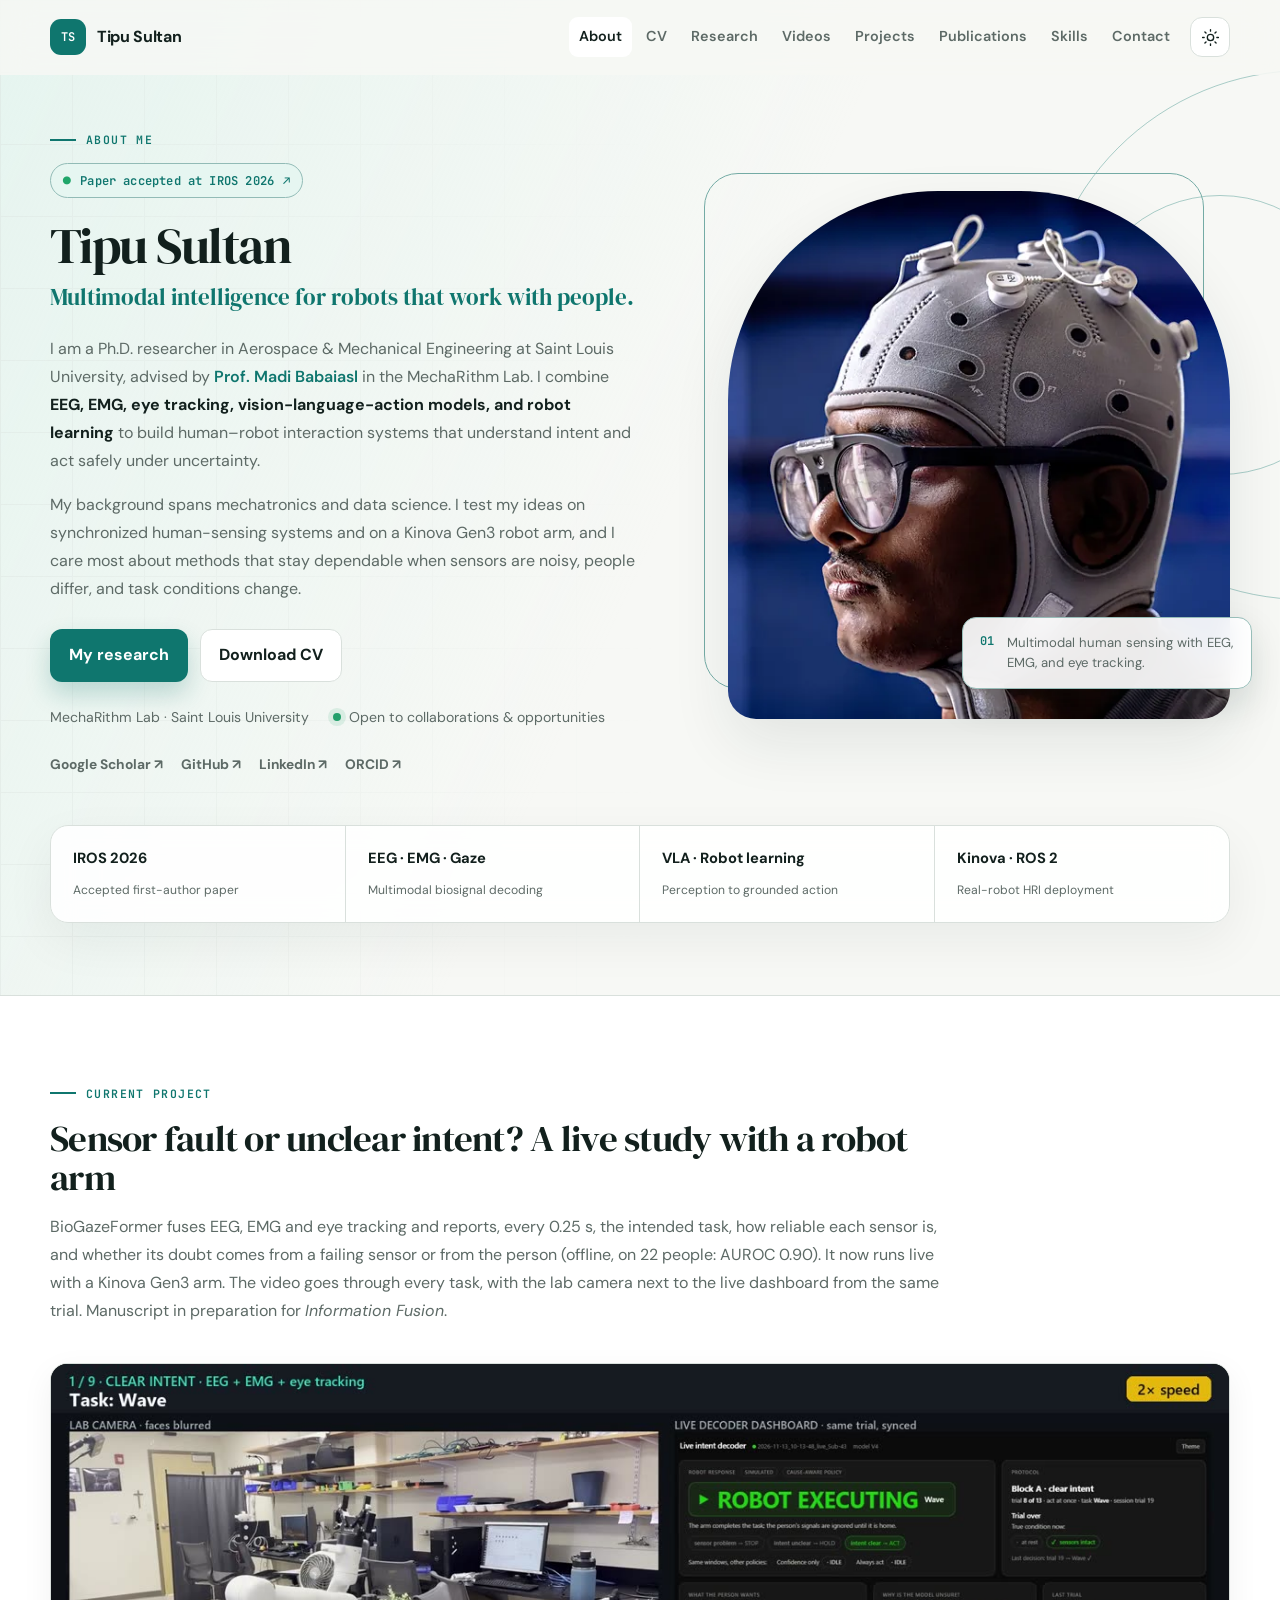
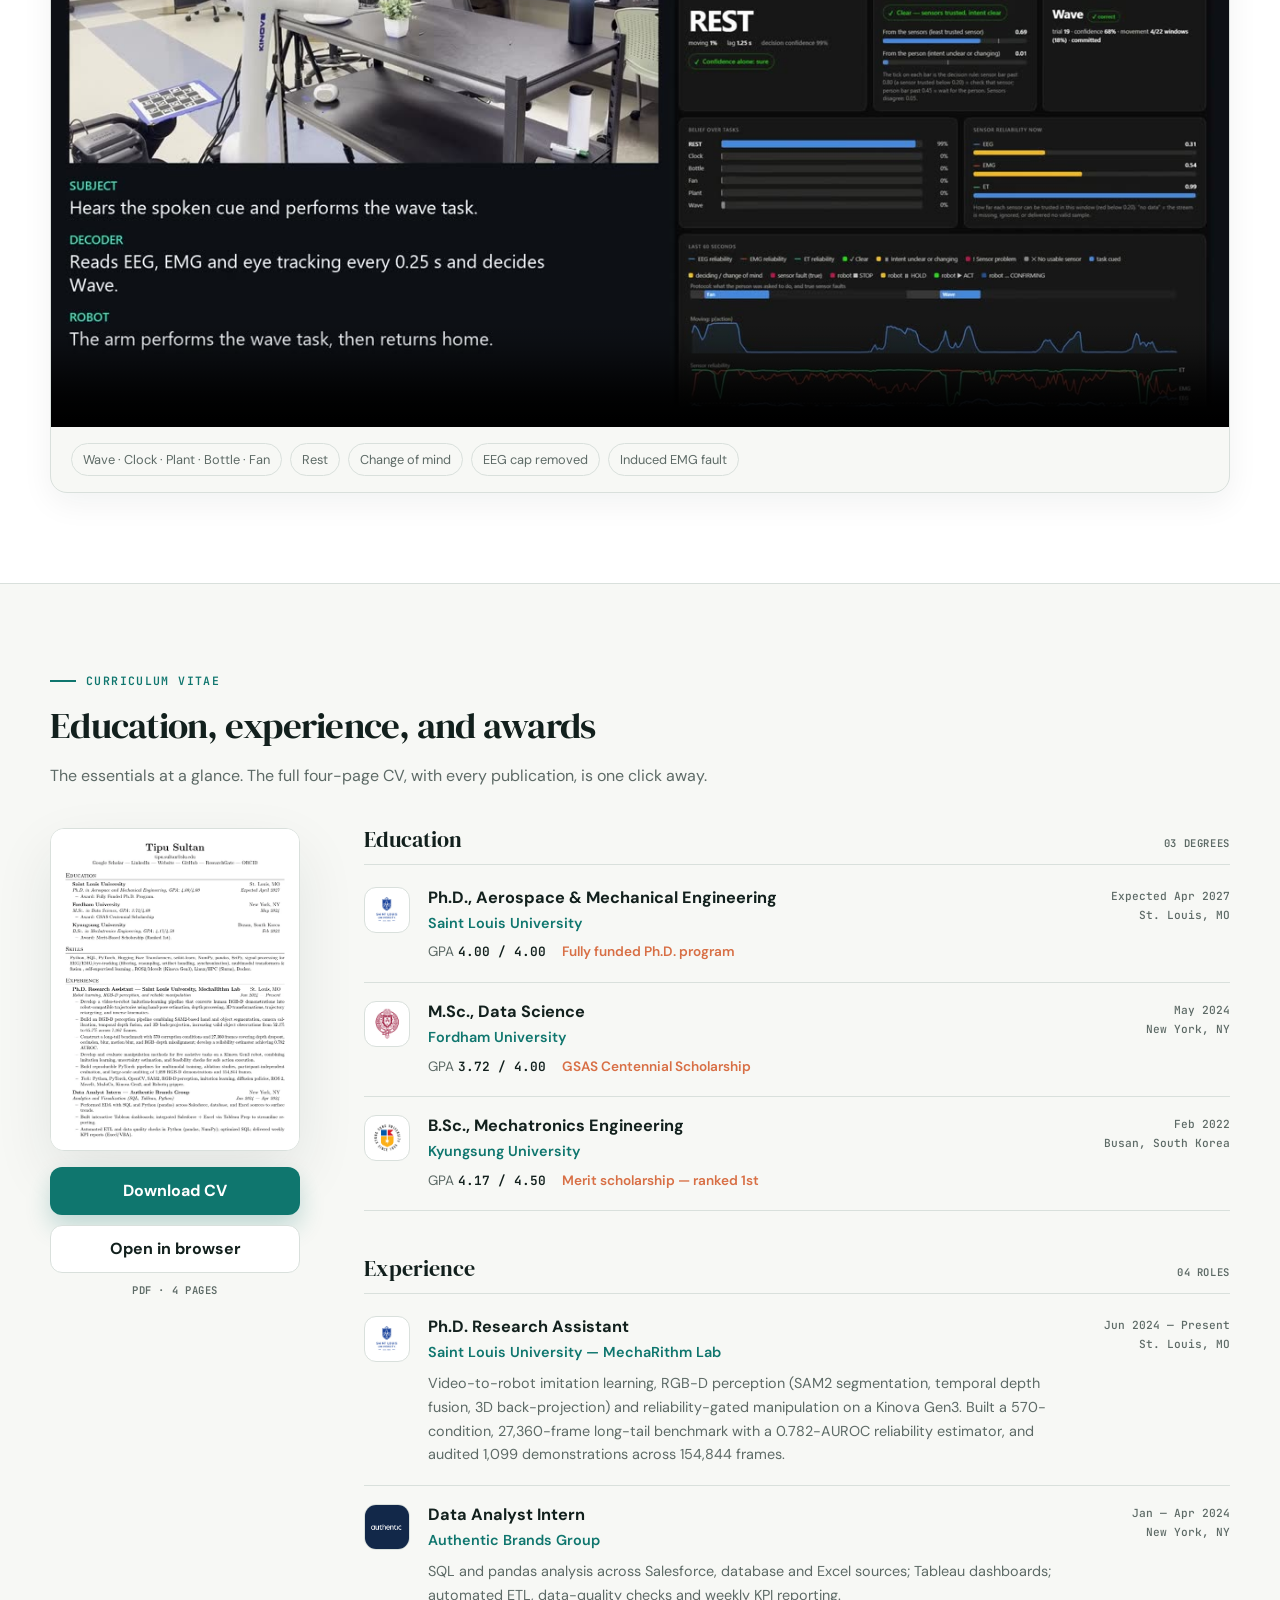
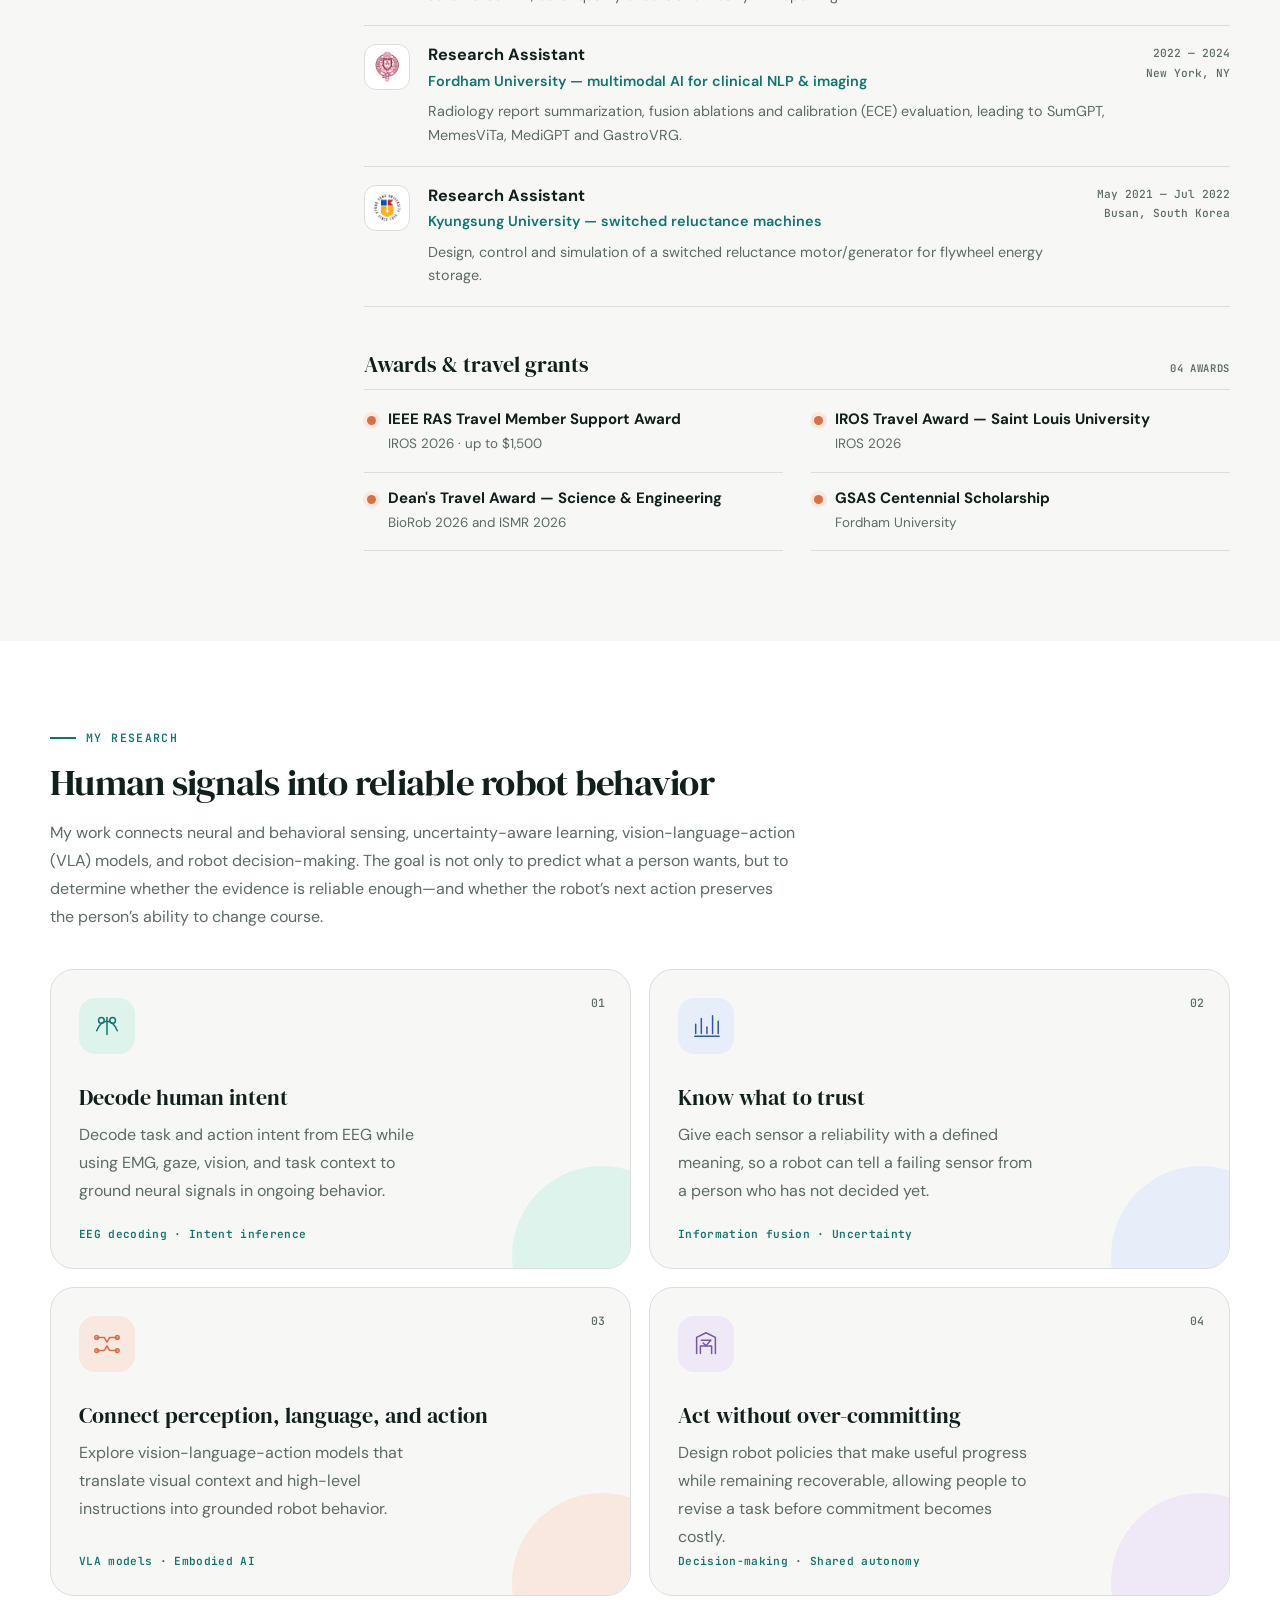
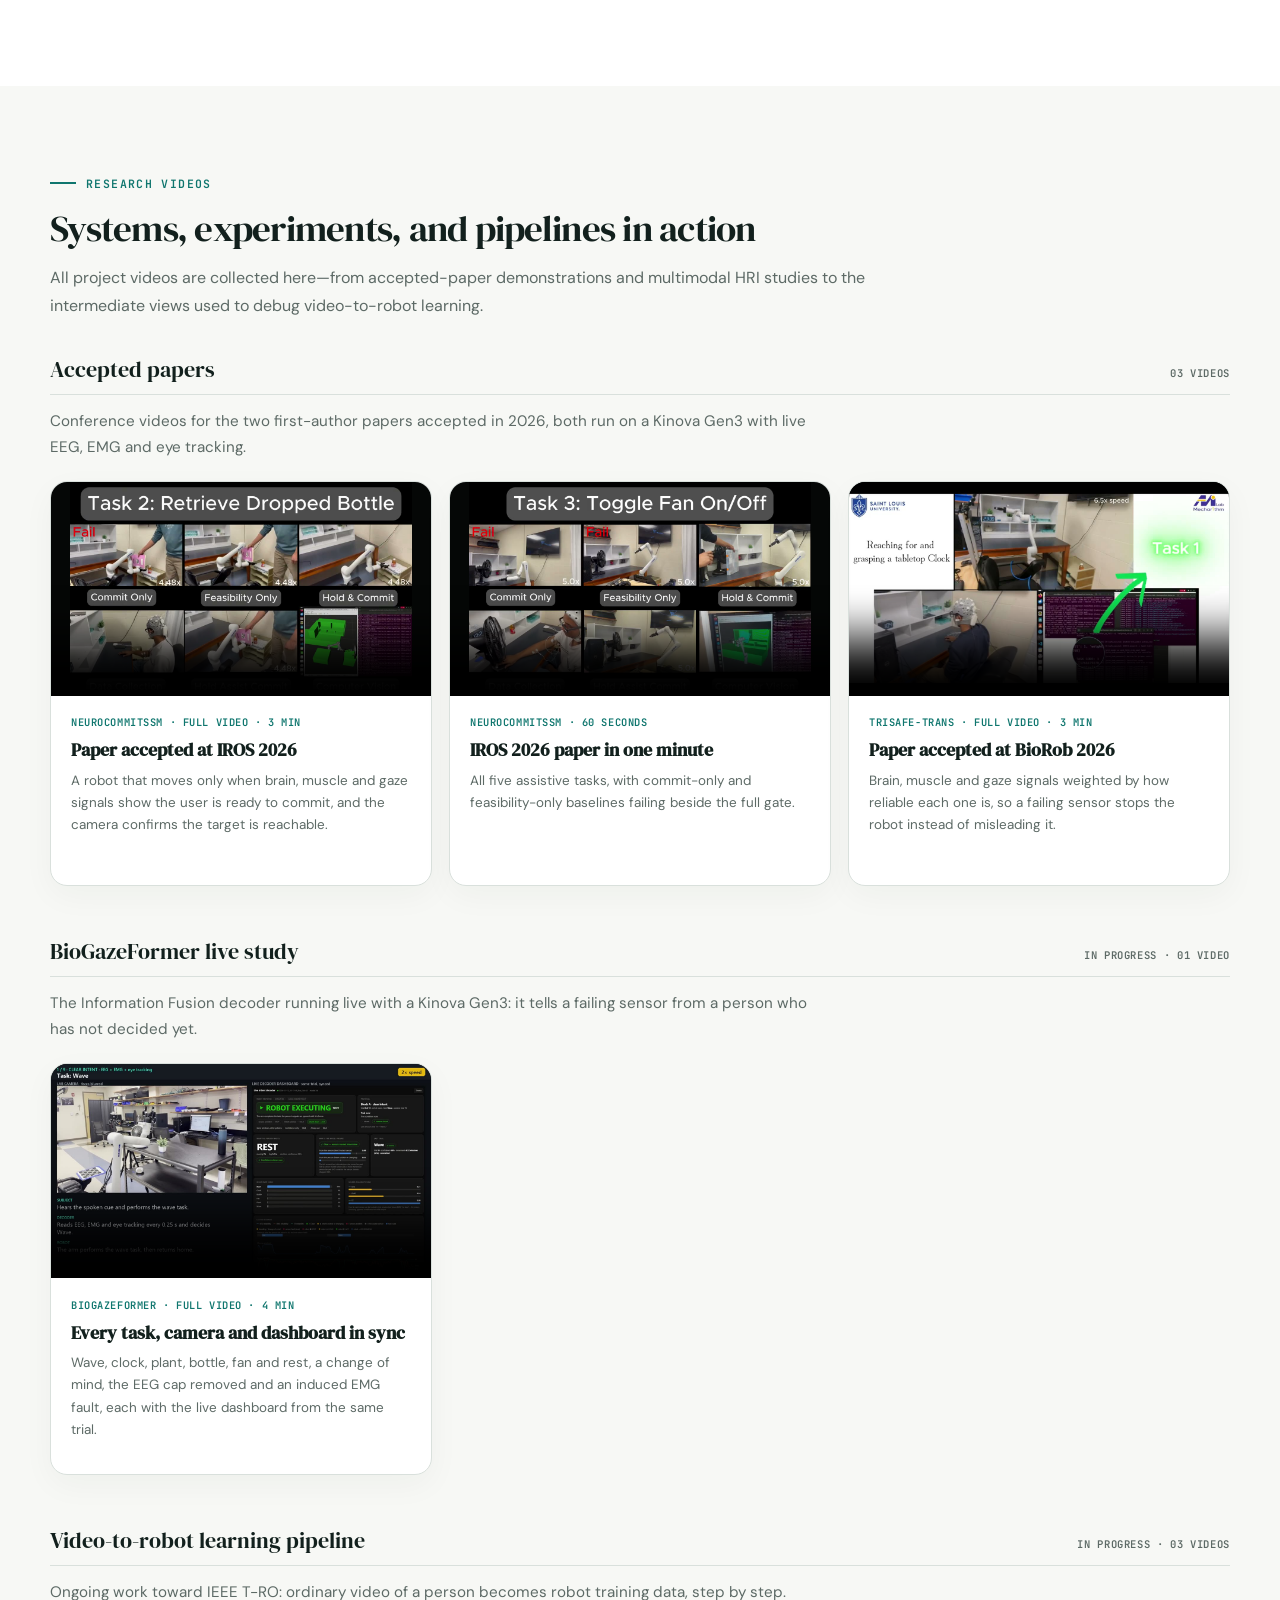
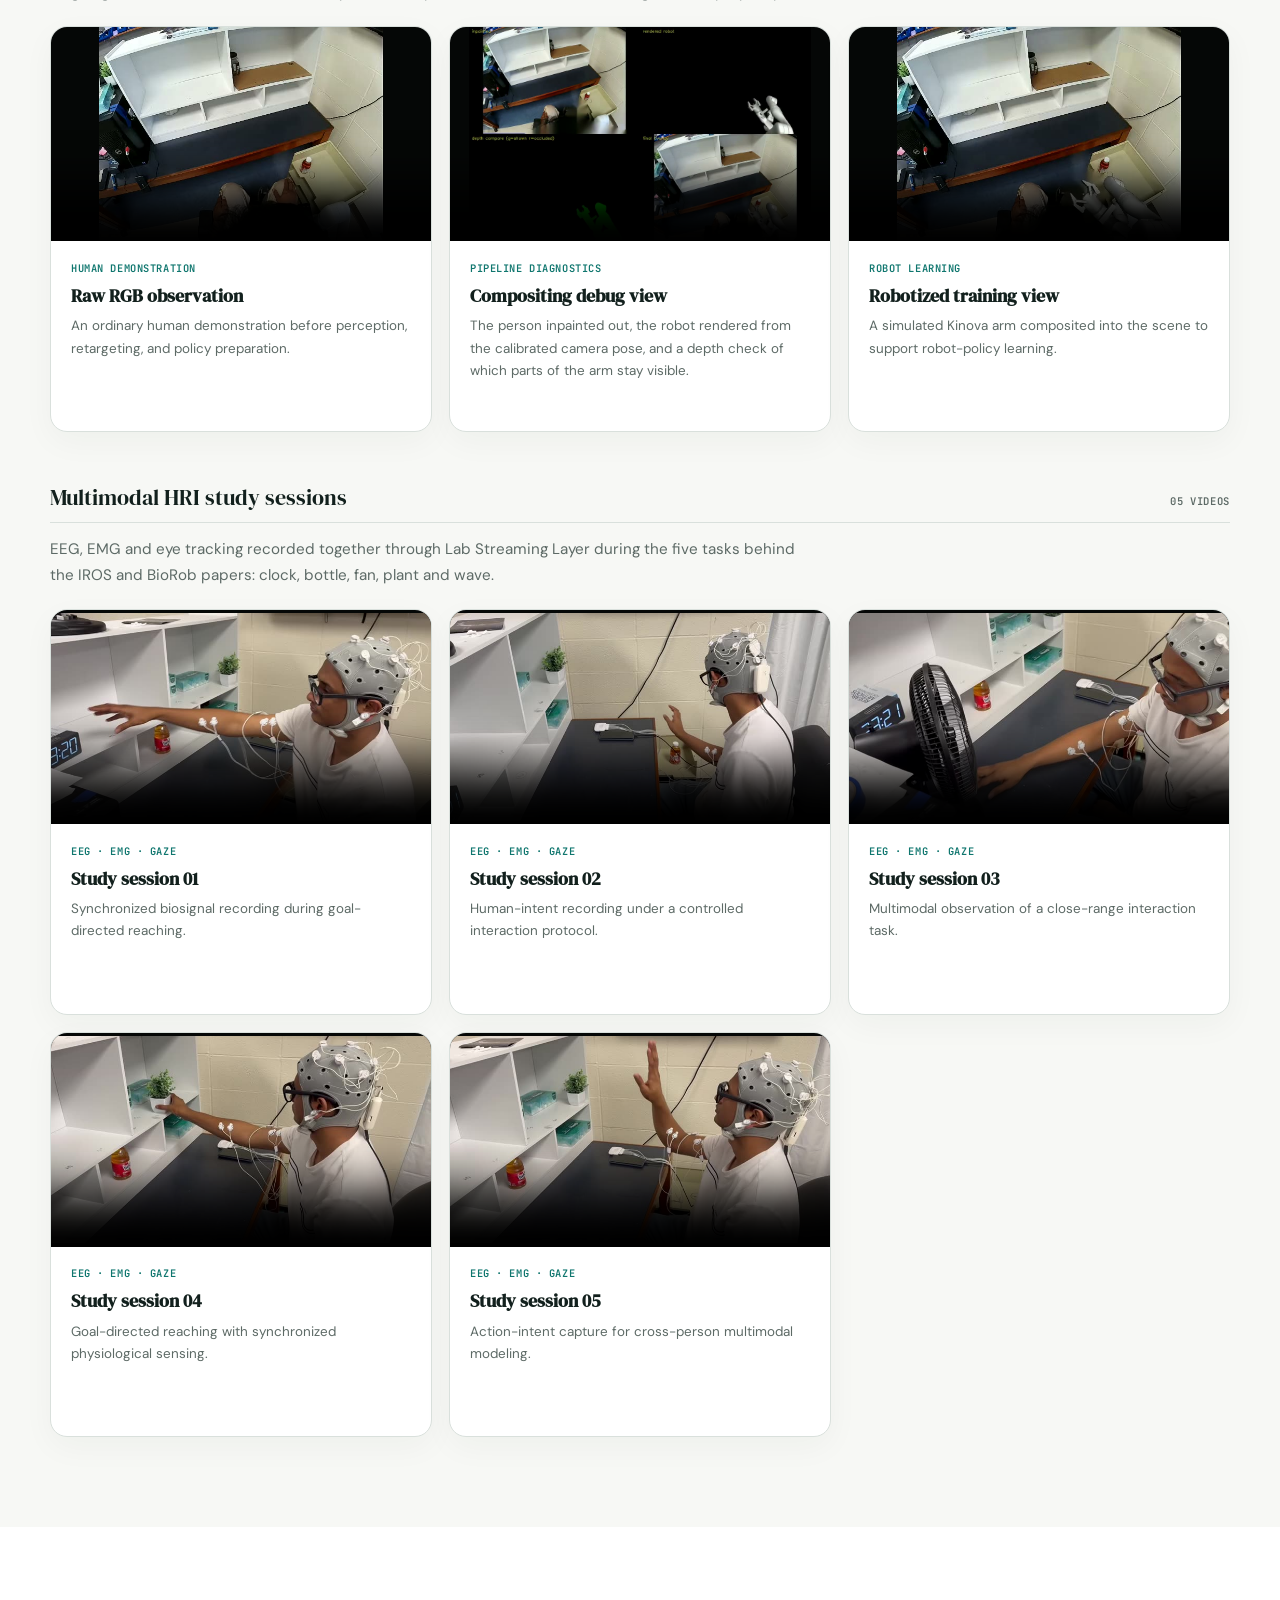
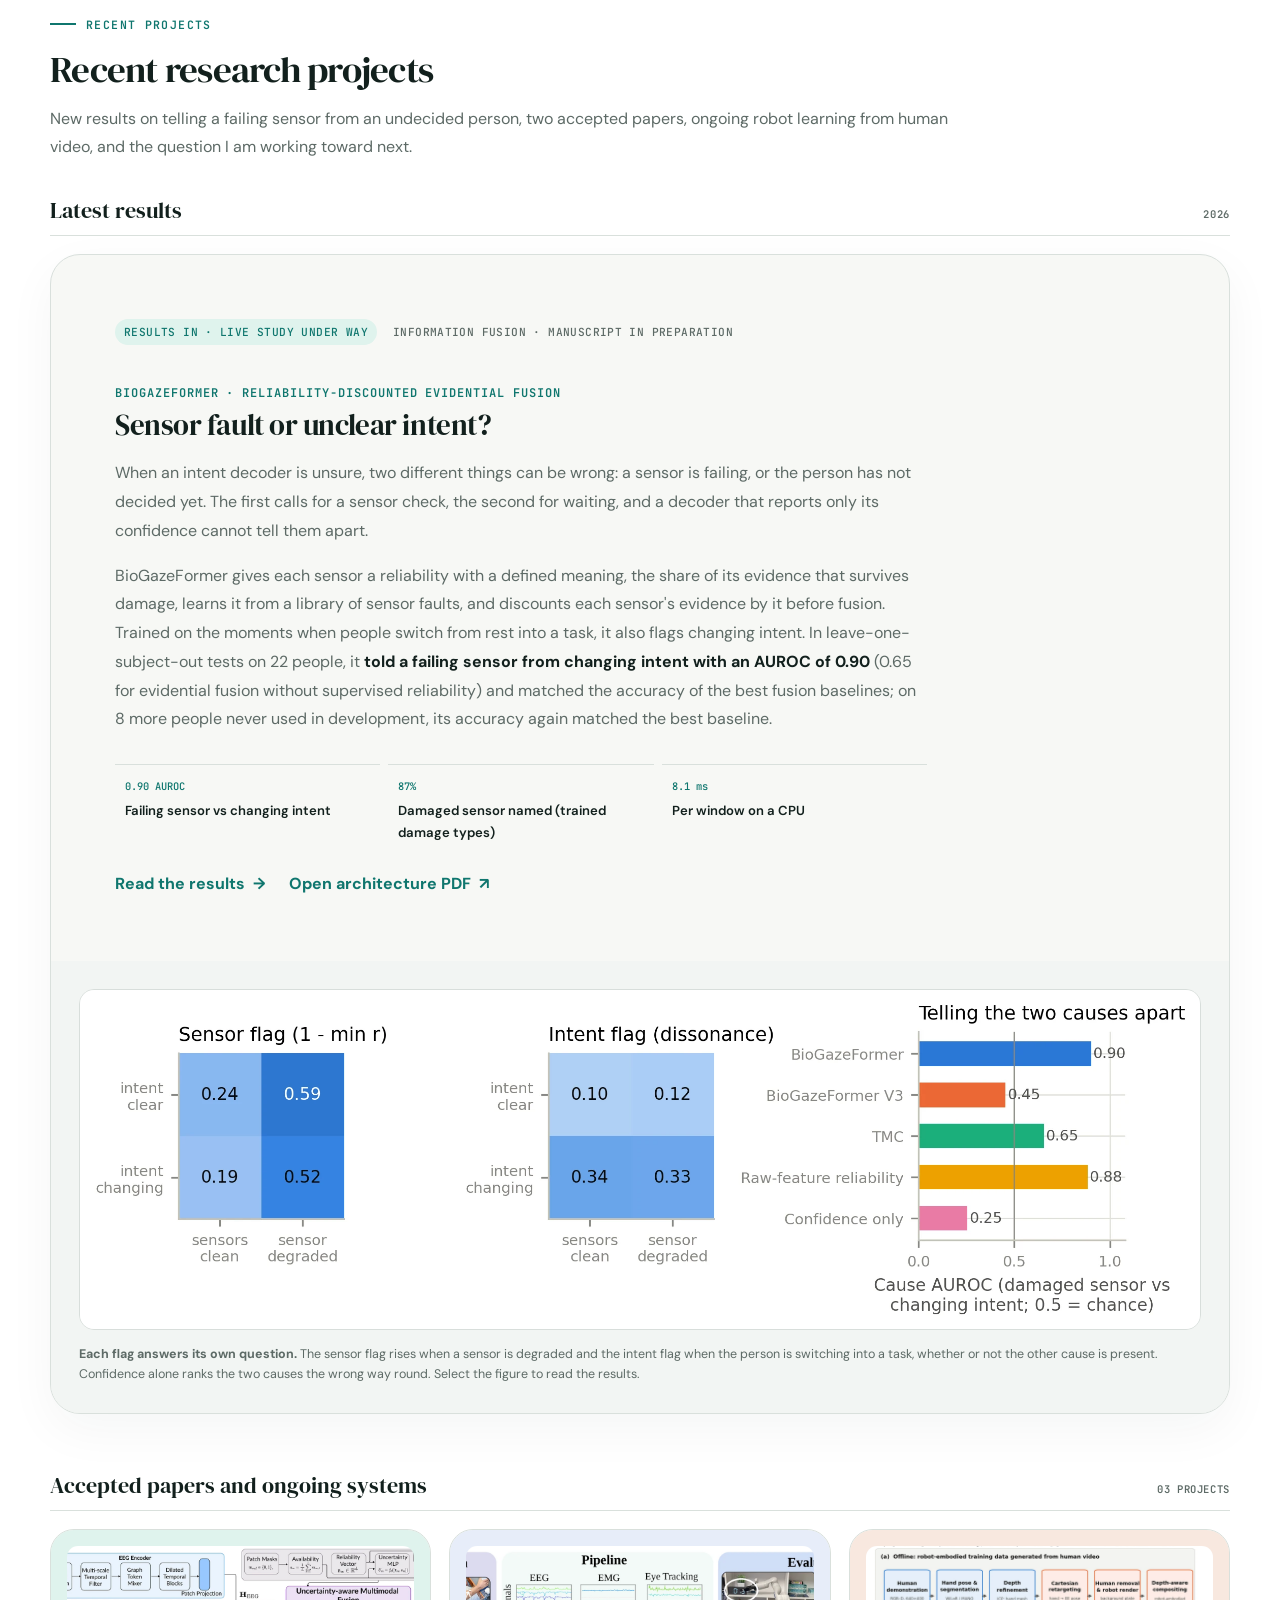
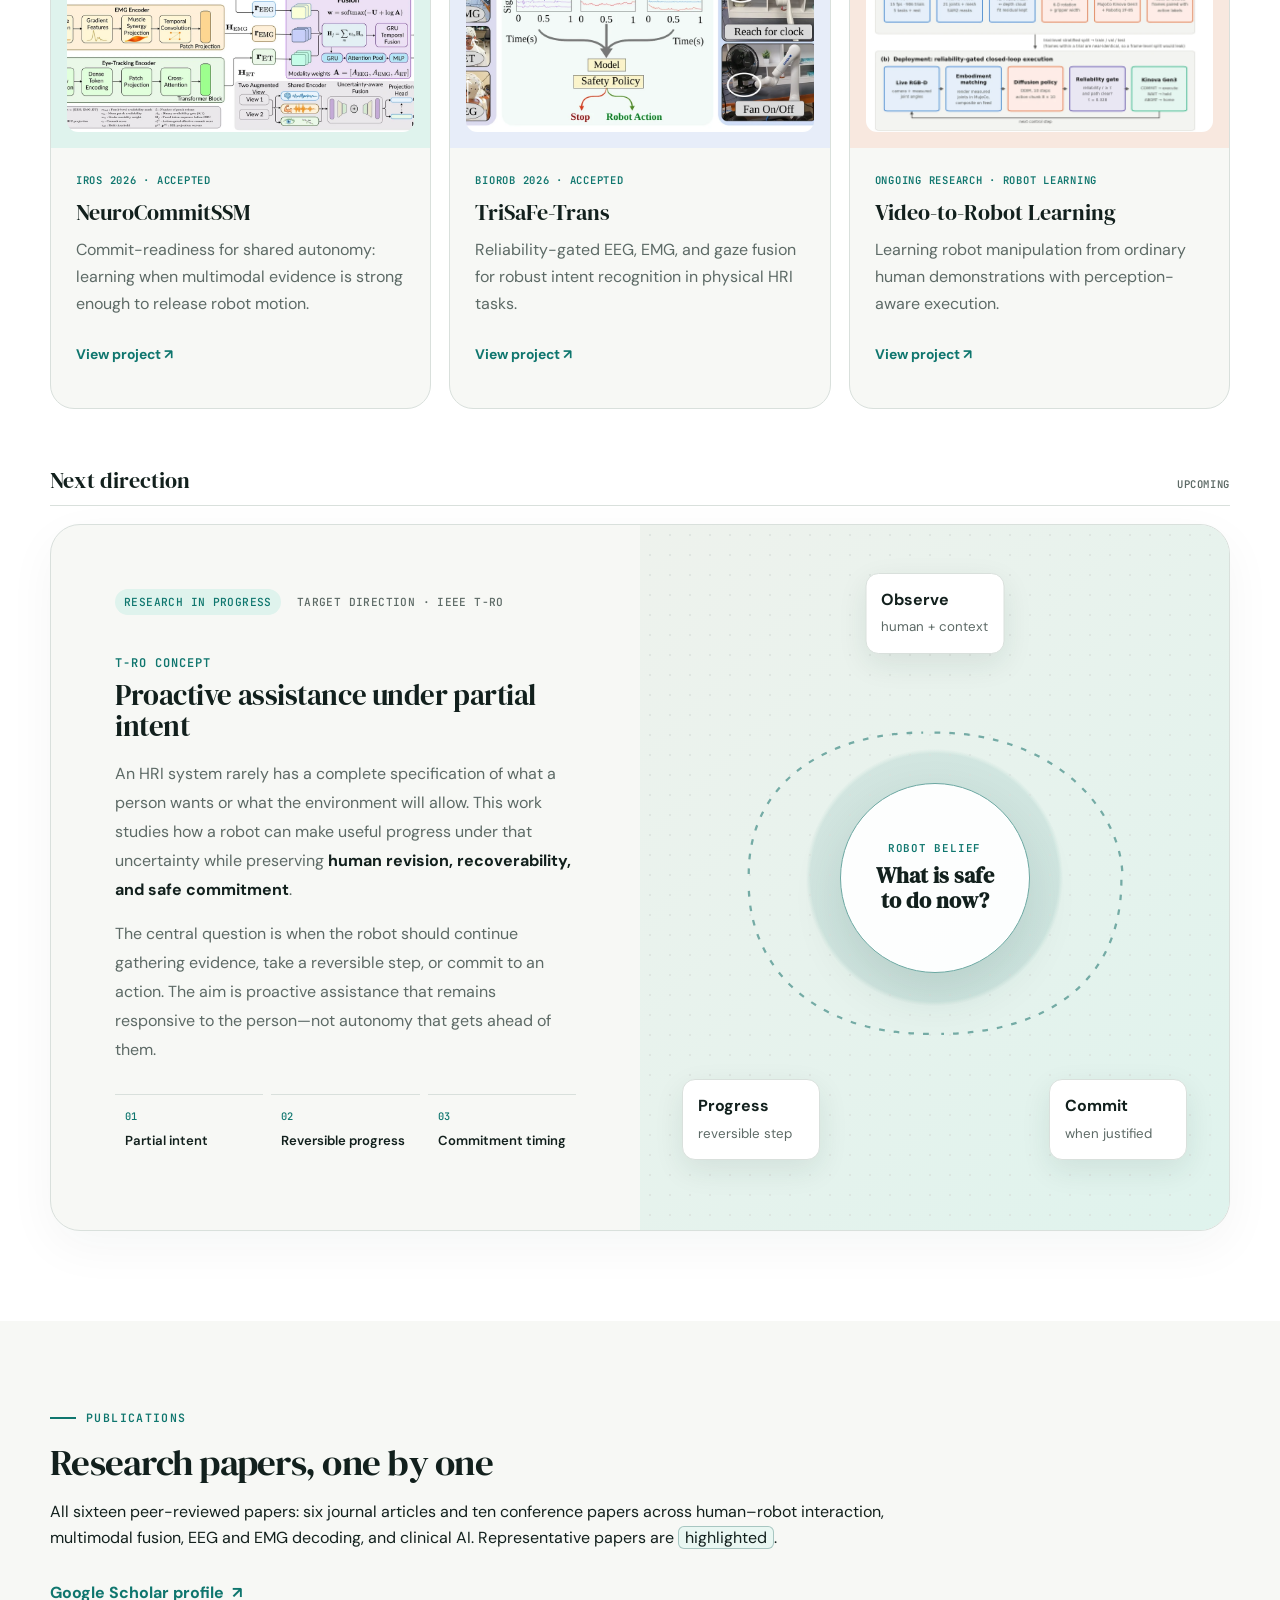
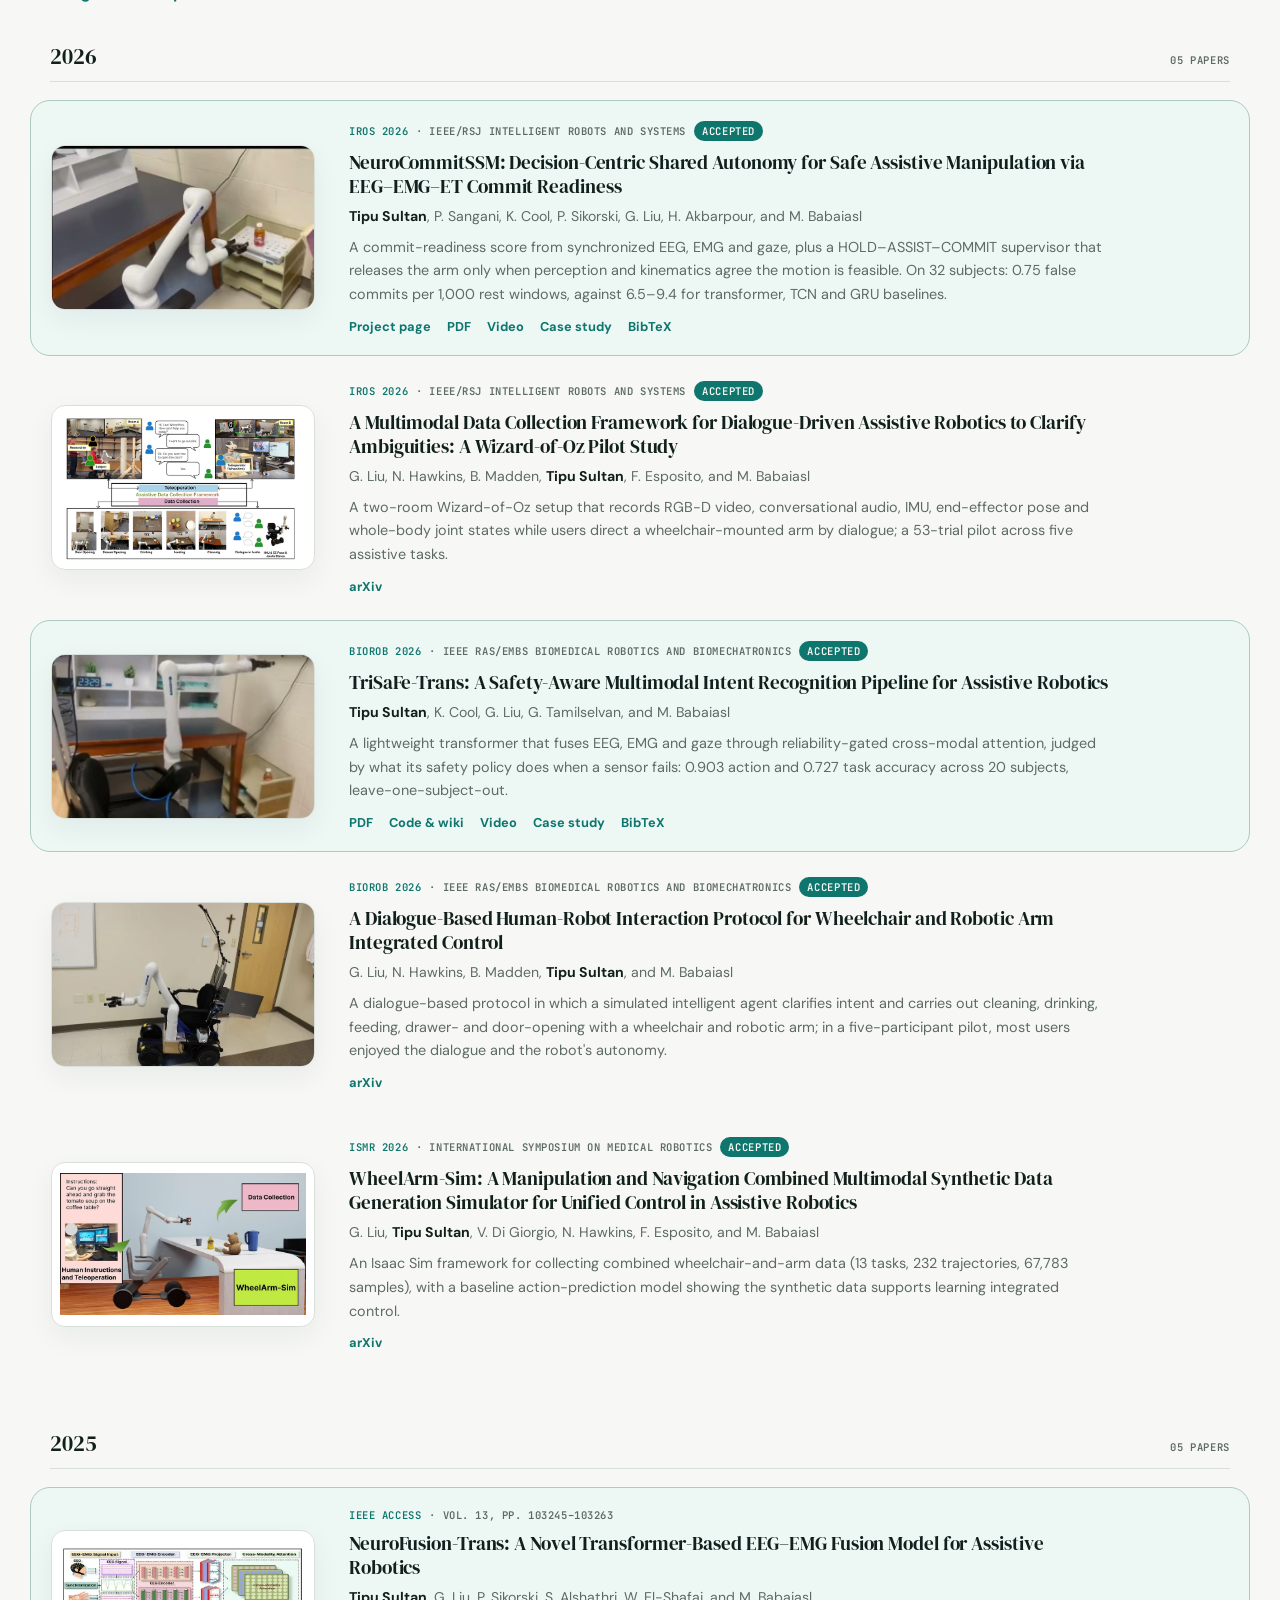
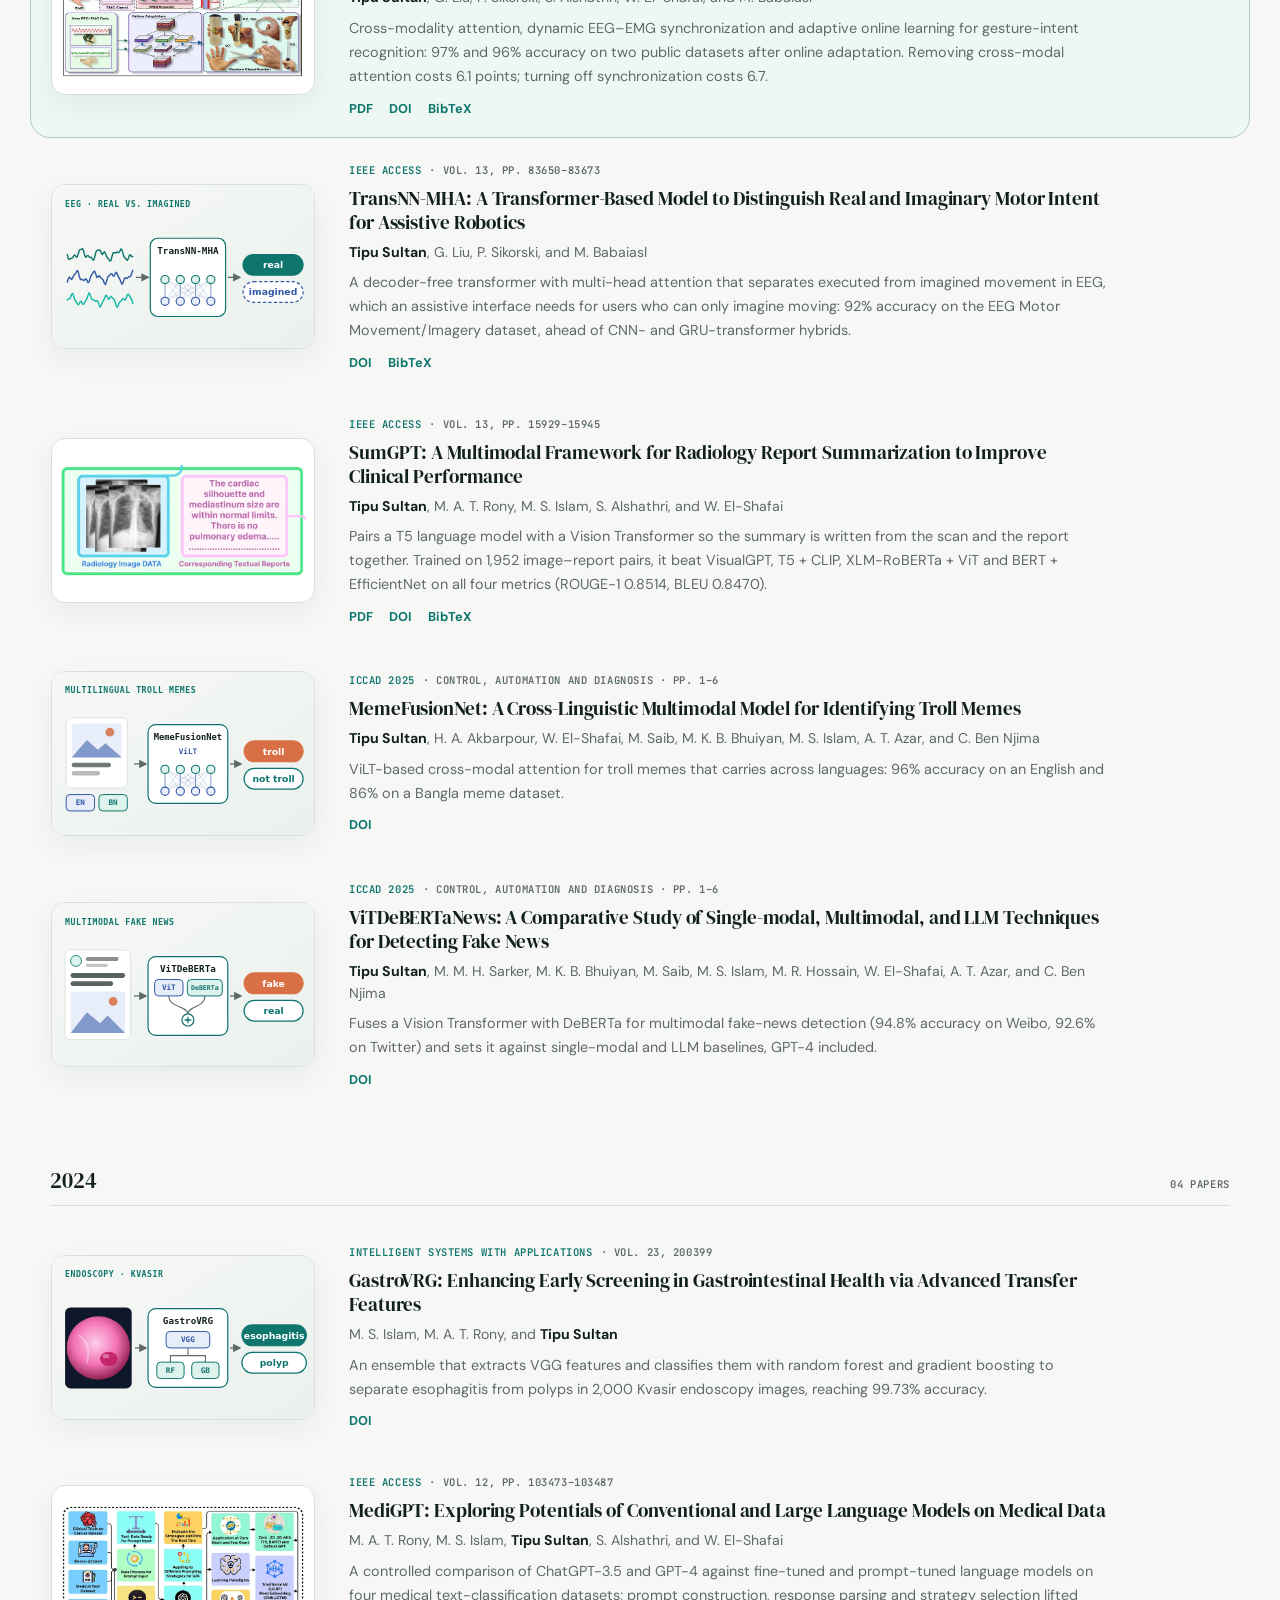
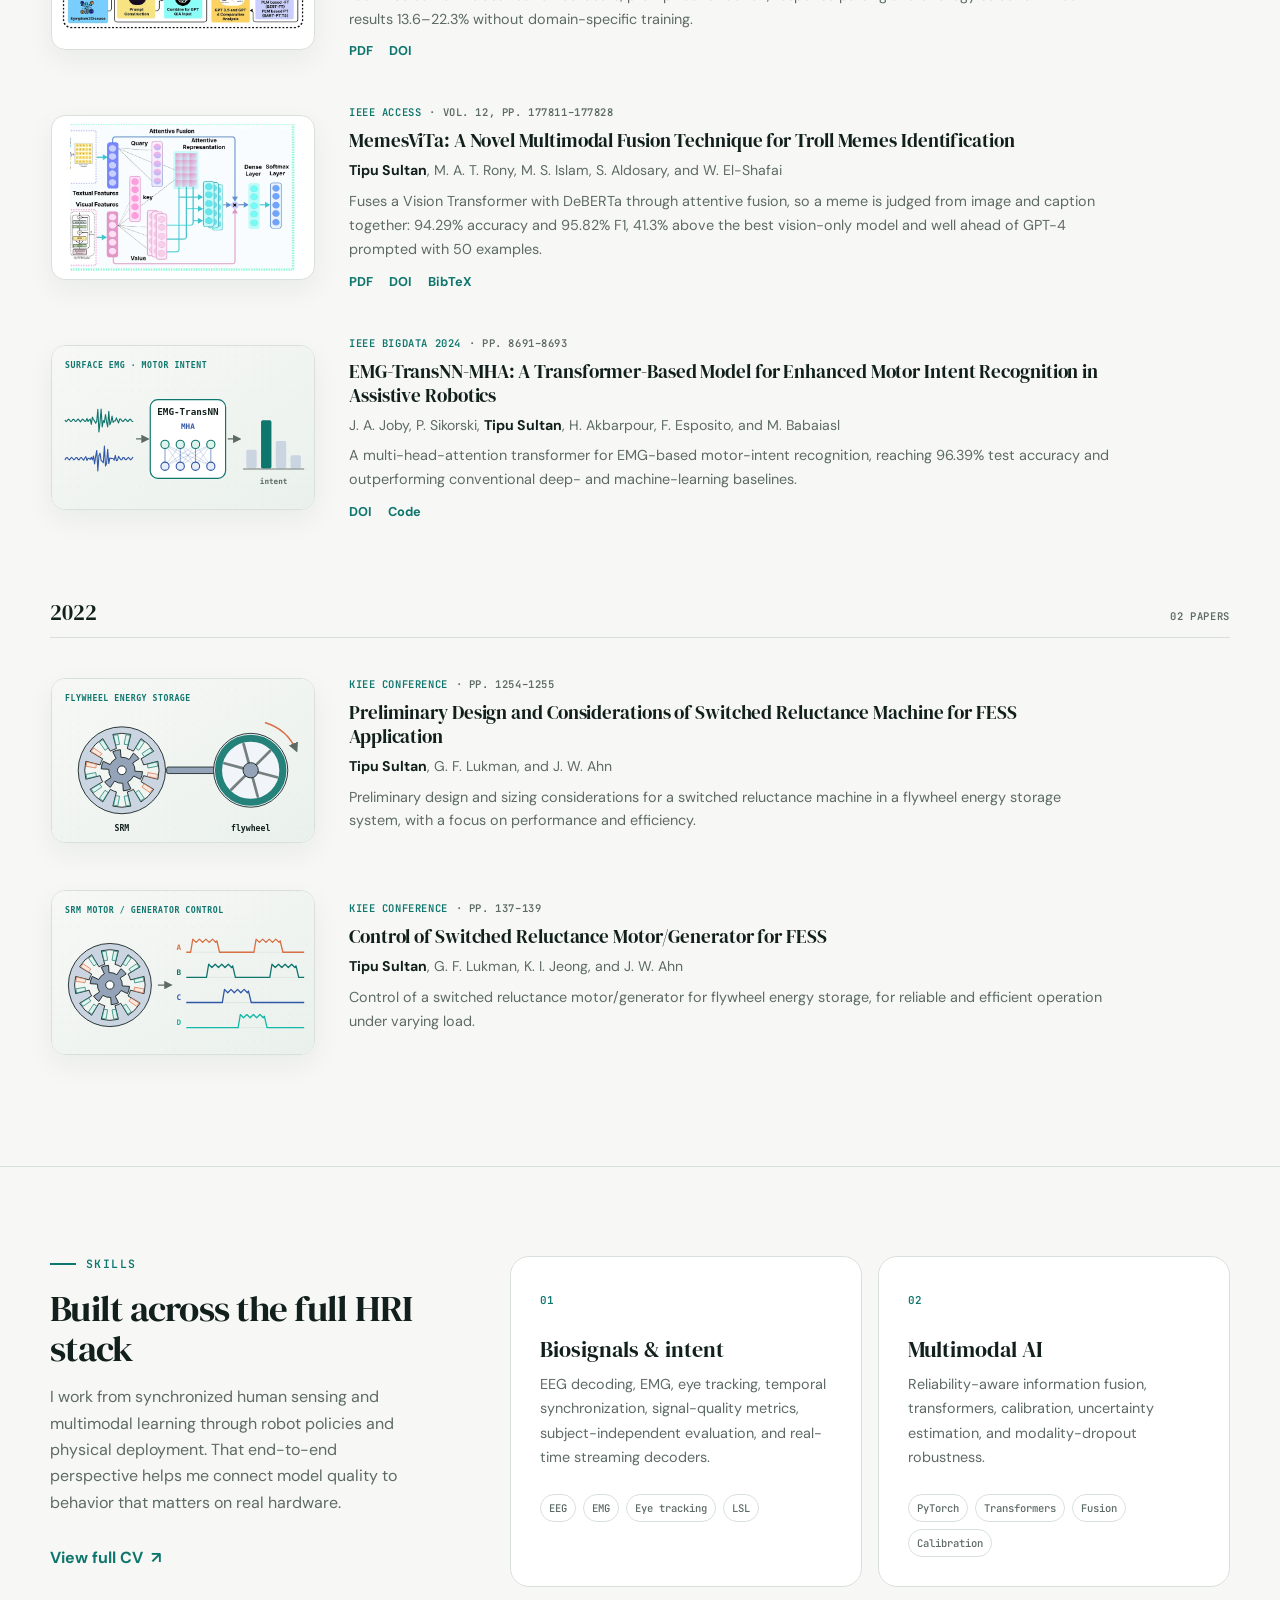
==== commit 86d83549: "Hide the links to the project page under the live-study video Co-Authored-By: Claude Opus 5.5 <norep" ====
--- a/index.html
+++ b/index.html
@@ -171,7 +171,6 @@
               <li>EEG cap removed</li>
               <li>Induced EMG fault</li>
             </ul>
-            <a class="button button-secondary" href="projects/information-fusion.html">Project details →</a>
           </figcaption>
         </figure>
       </div>
@@ -368,7 +367,7 @@
 
         <div class="video-group reveal">
           <div class="video-group-head"><h3>BioGazeFormer live study</h3><span>In progress · 01 video</span></div>
-          <p class="video-group-summary">The Information Fusion decoder running live with a Kinova Gen3: it tells a failing sensor from a person who has not decided yet. <a href="projects/information-fusion.html#live-study">The study setup and protocol →</a></p>
+          <p class="video-group-summary">The Information Fusion decoder running live with a Kinova Gen3: it tells a failing sensor from a person who has not decided yet.</p>
           <div class="video-grid">
             <figure class="research-video">
               <video controls playsinline preload="none" poster="assets/img/posters/live-study-full.jpg?v=20261117-6" aria-label="BioGazeFormer live study: every task with the synced live dashboard"><source src="assets/video/biogazeformer/live-study-full.mp4?v=20261117-6" type="video/mp4">Your browser cannot play this video. <a href="assets/video/biogazeformer/live-study-full.mp4?v=20261117-6">Download it.</a></video>
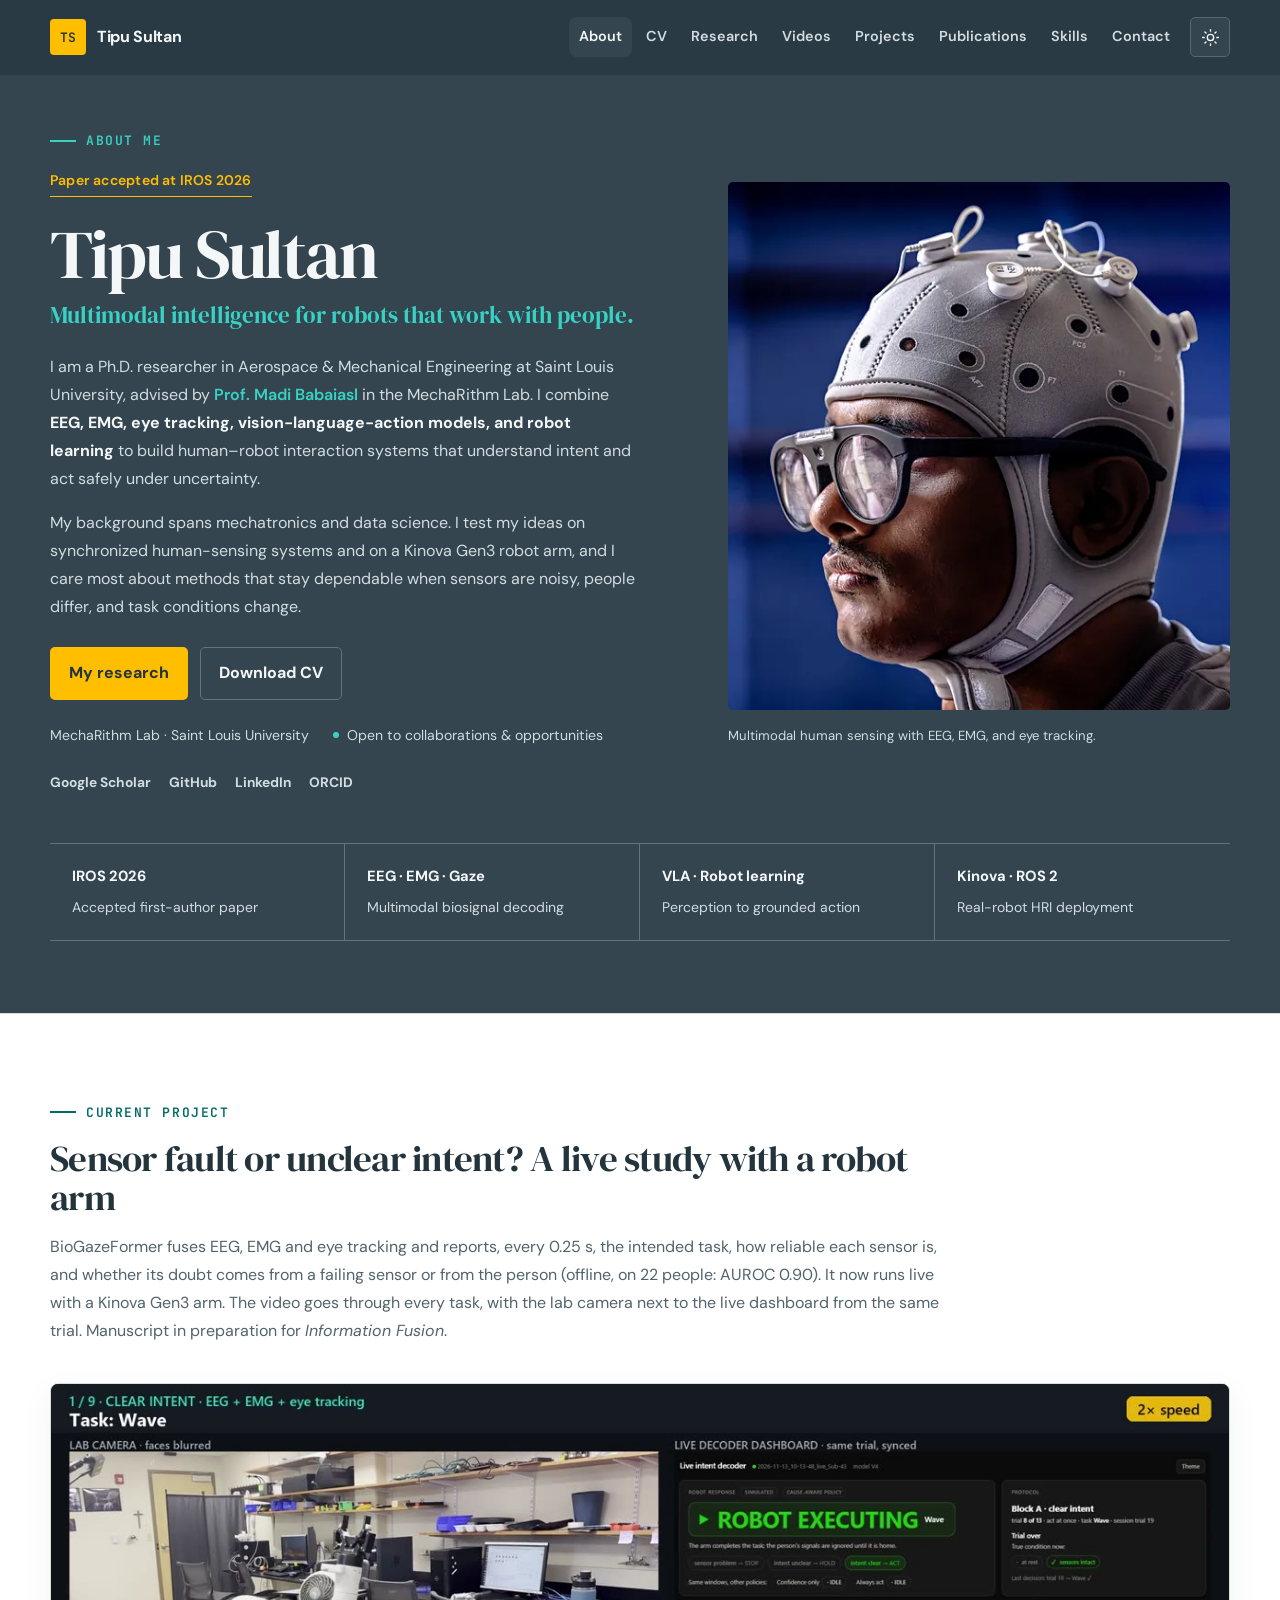
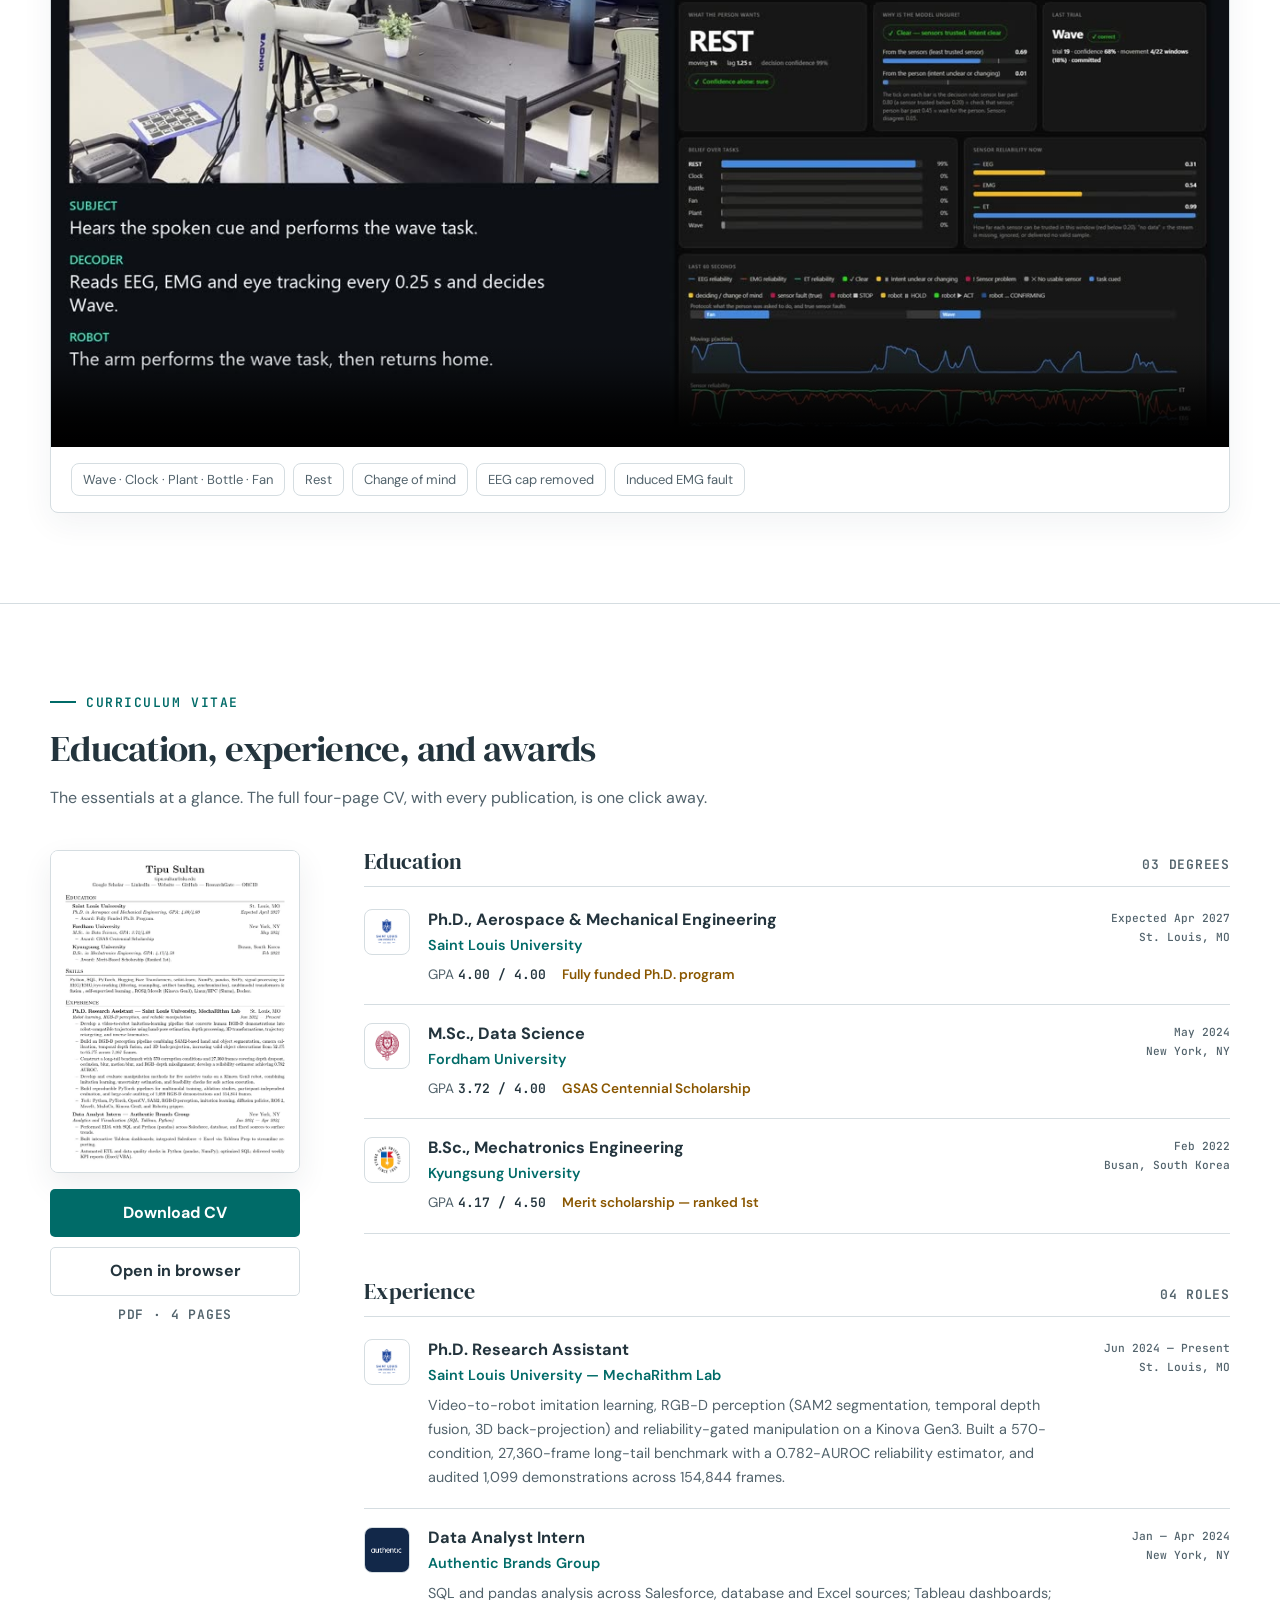
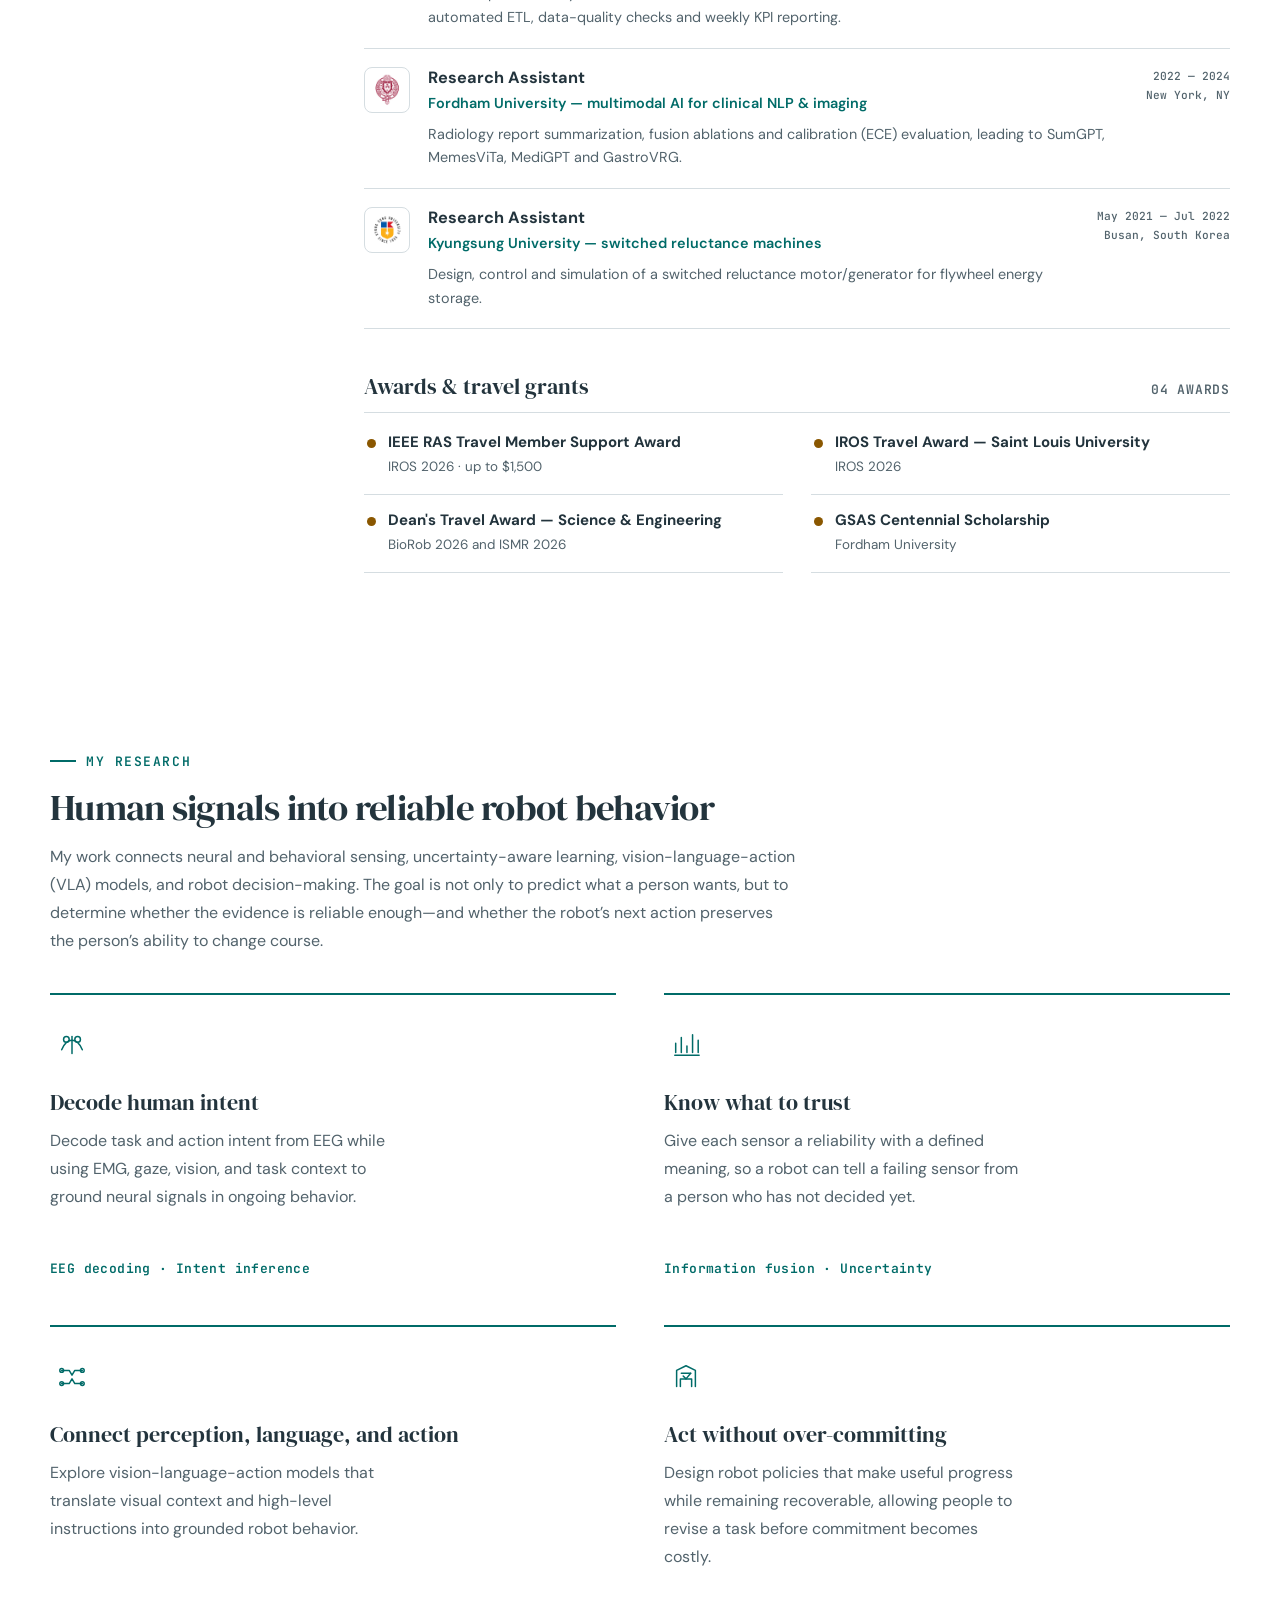
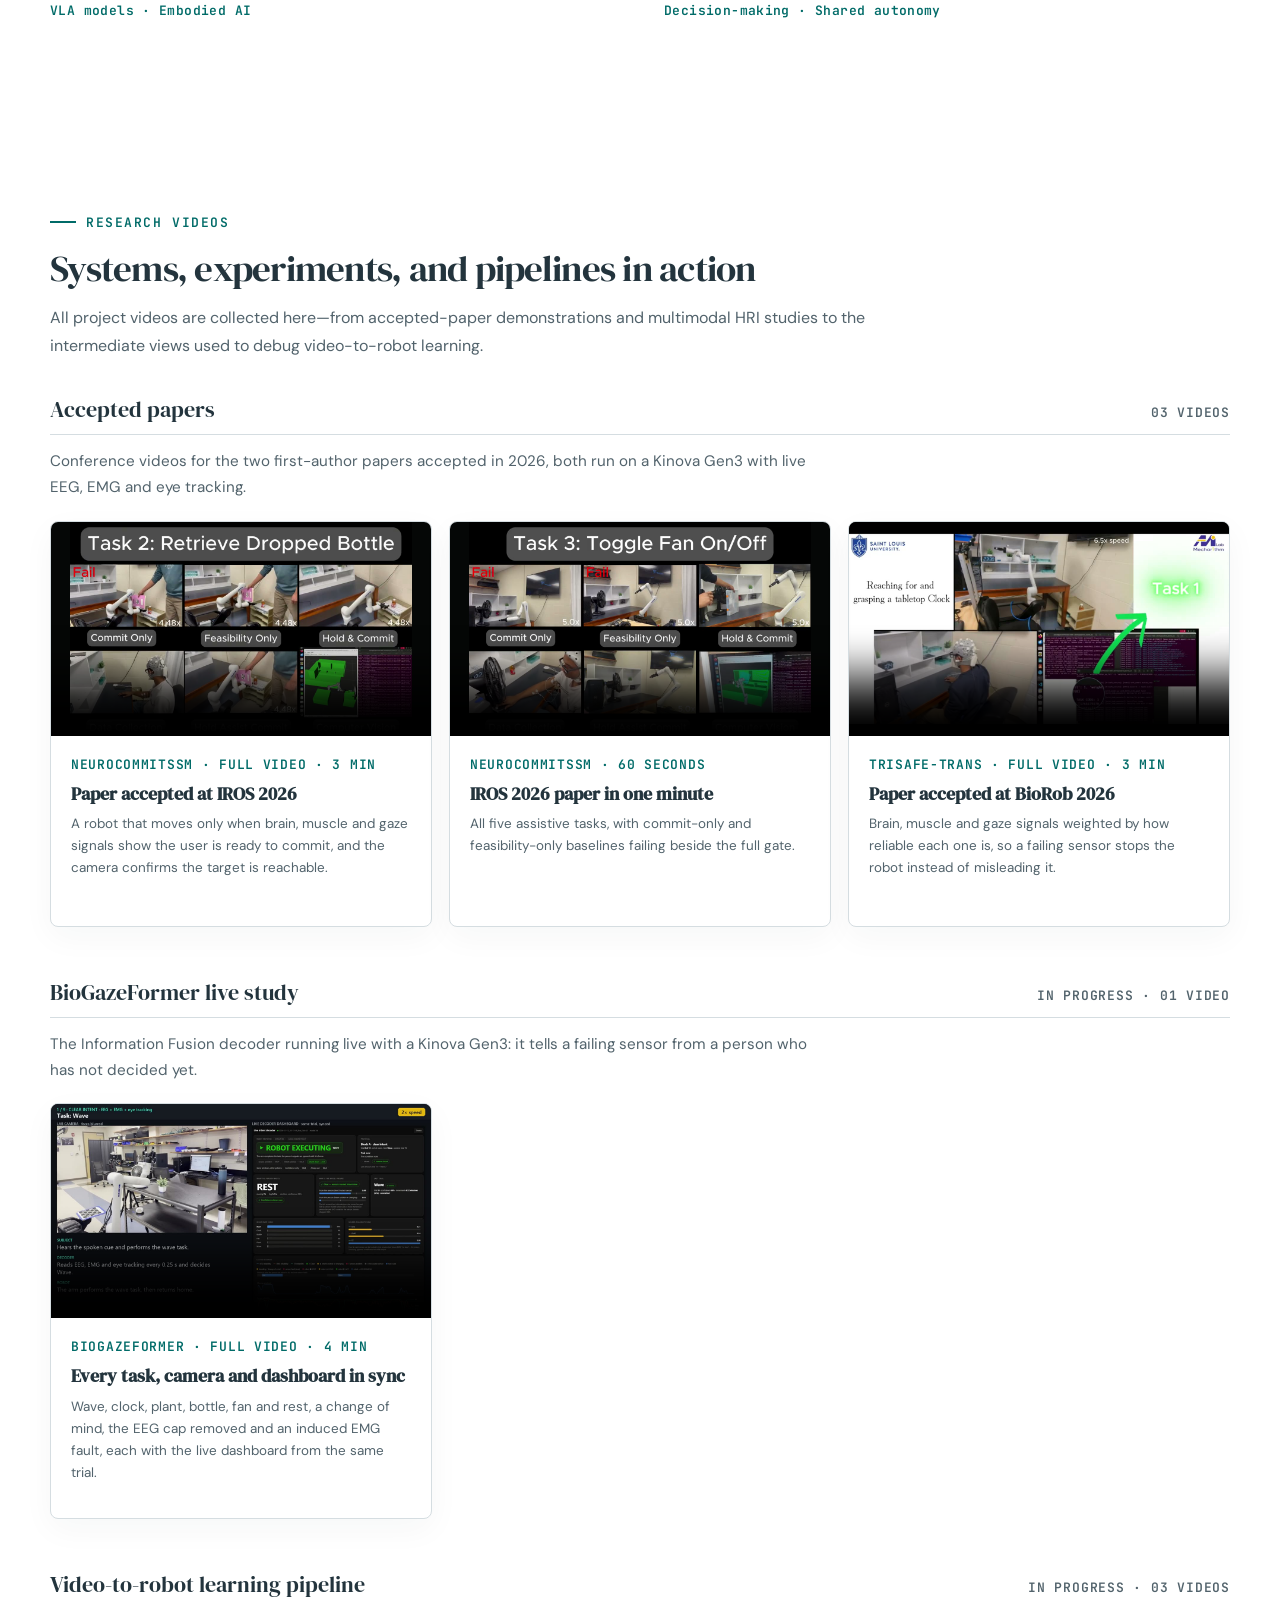
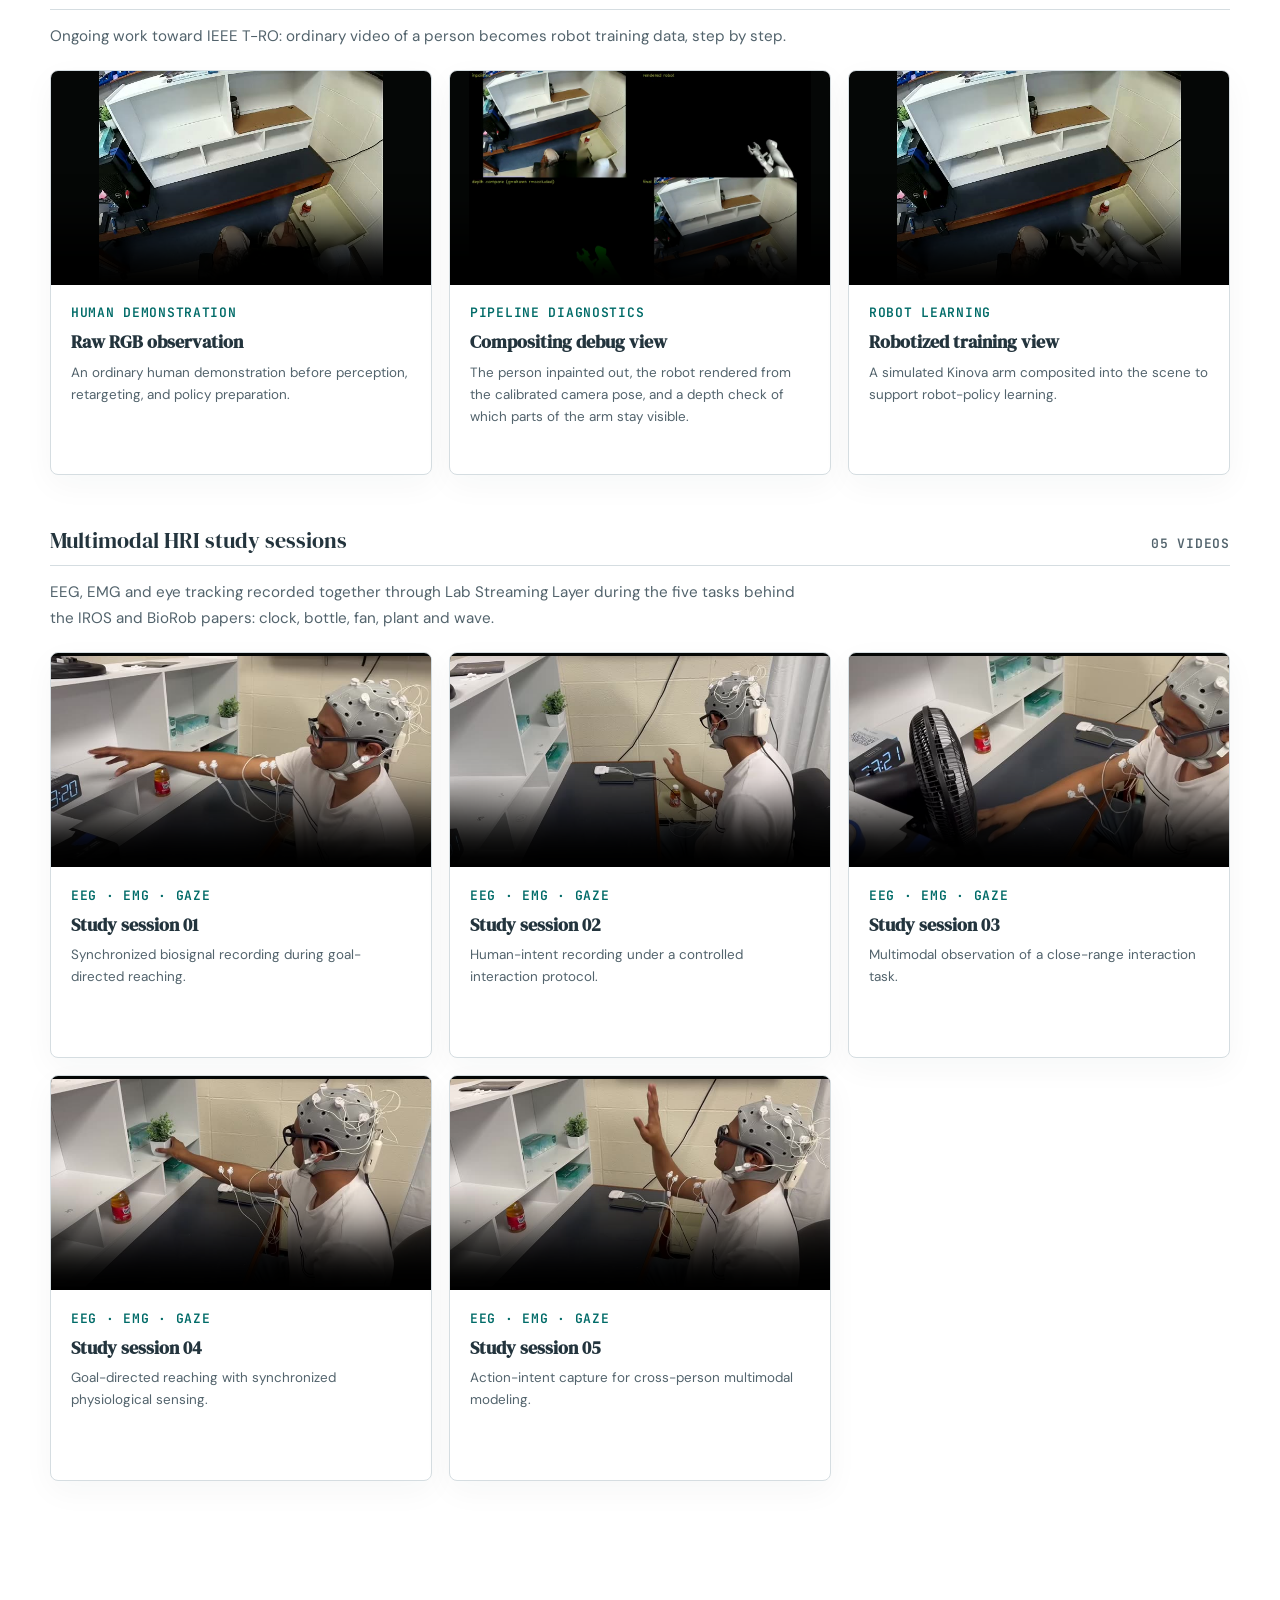
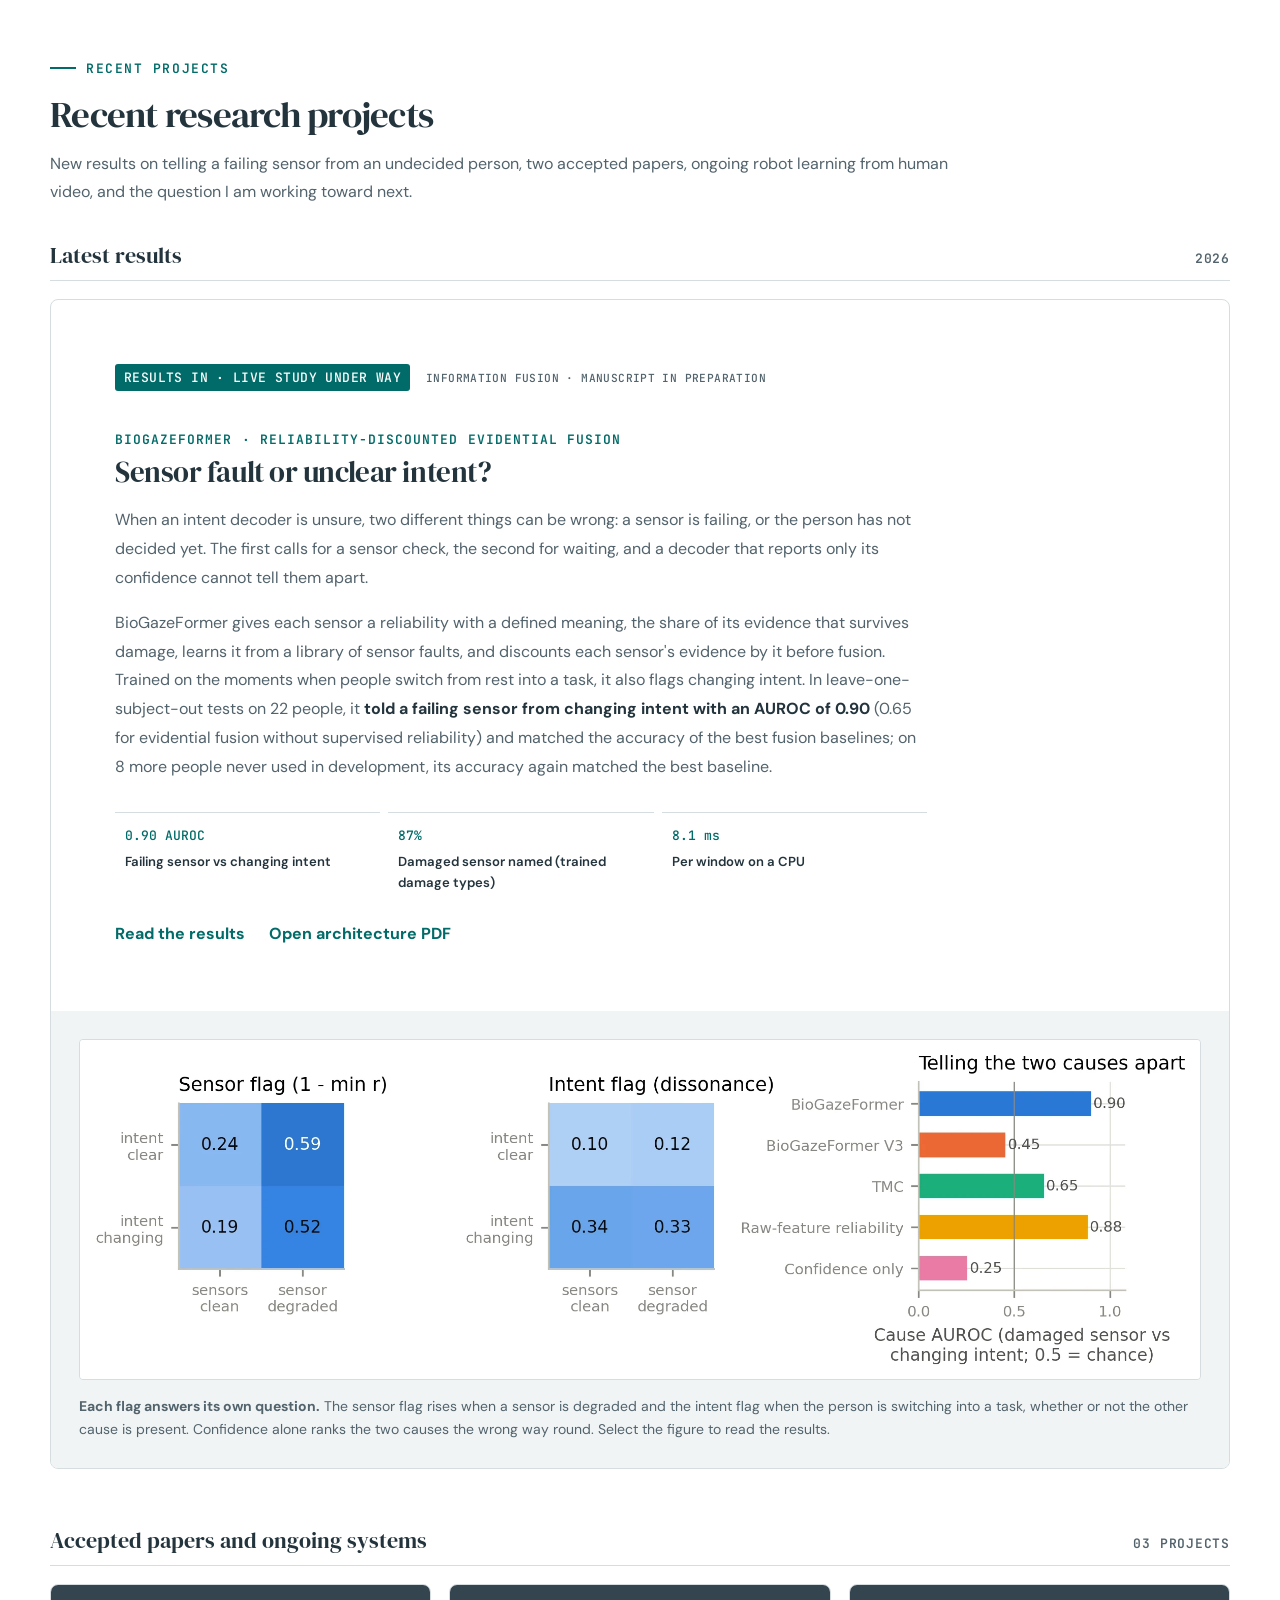
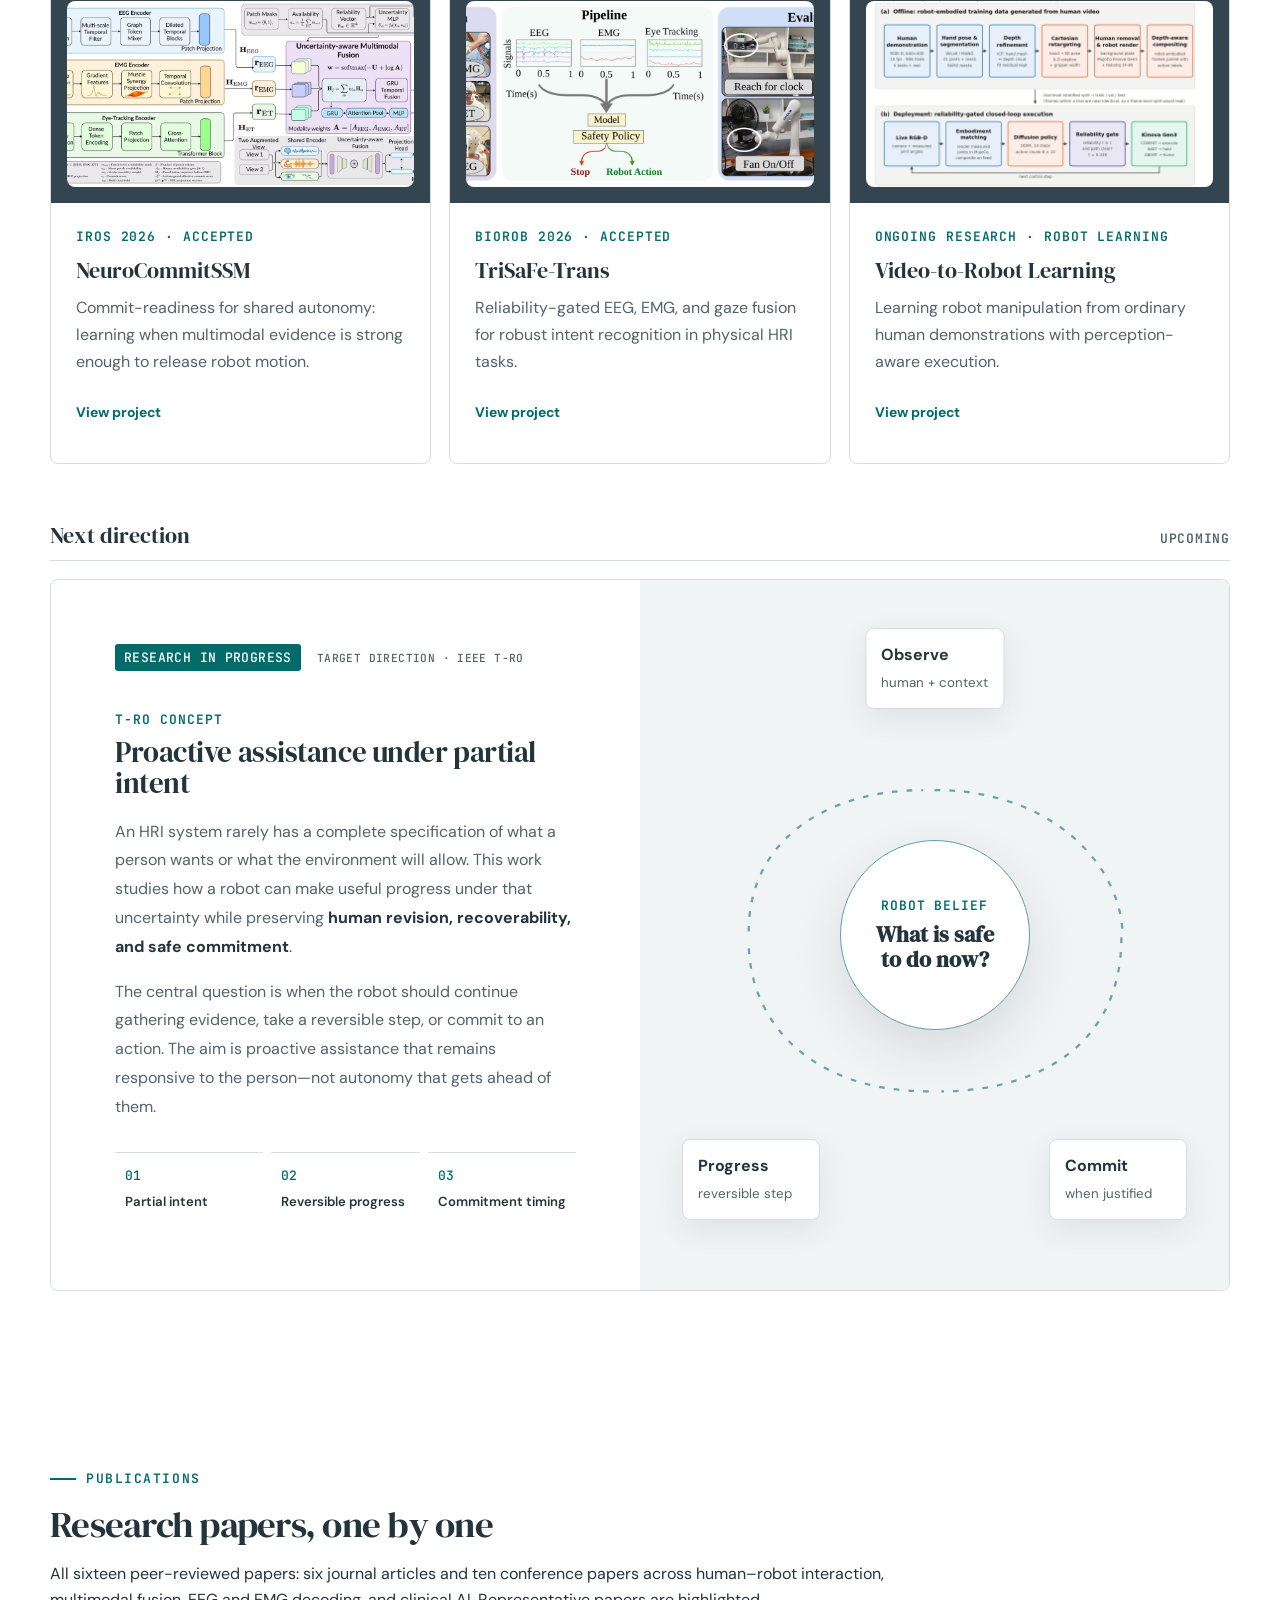
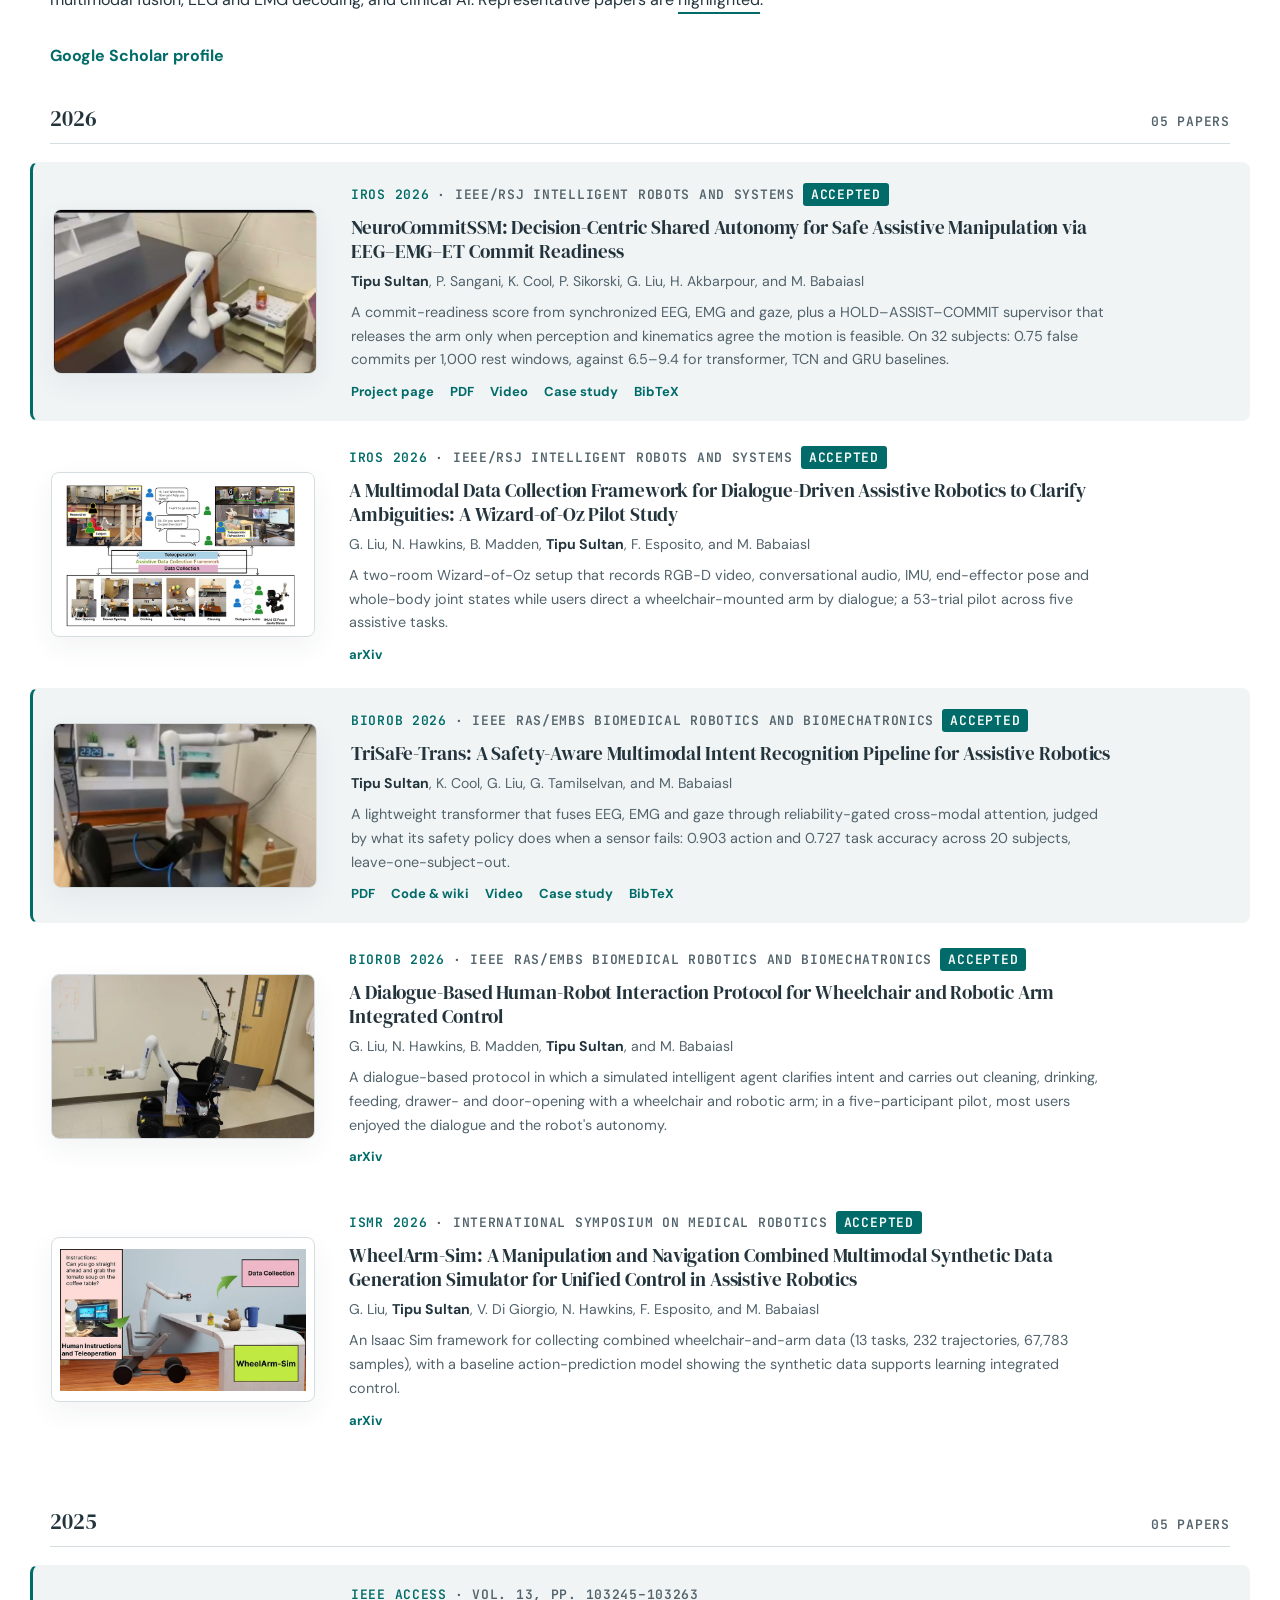
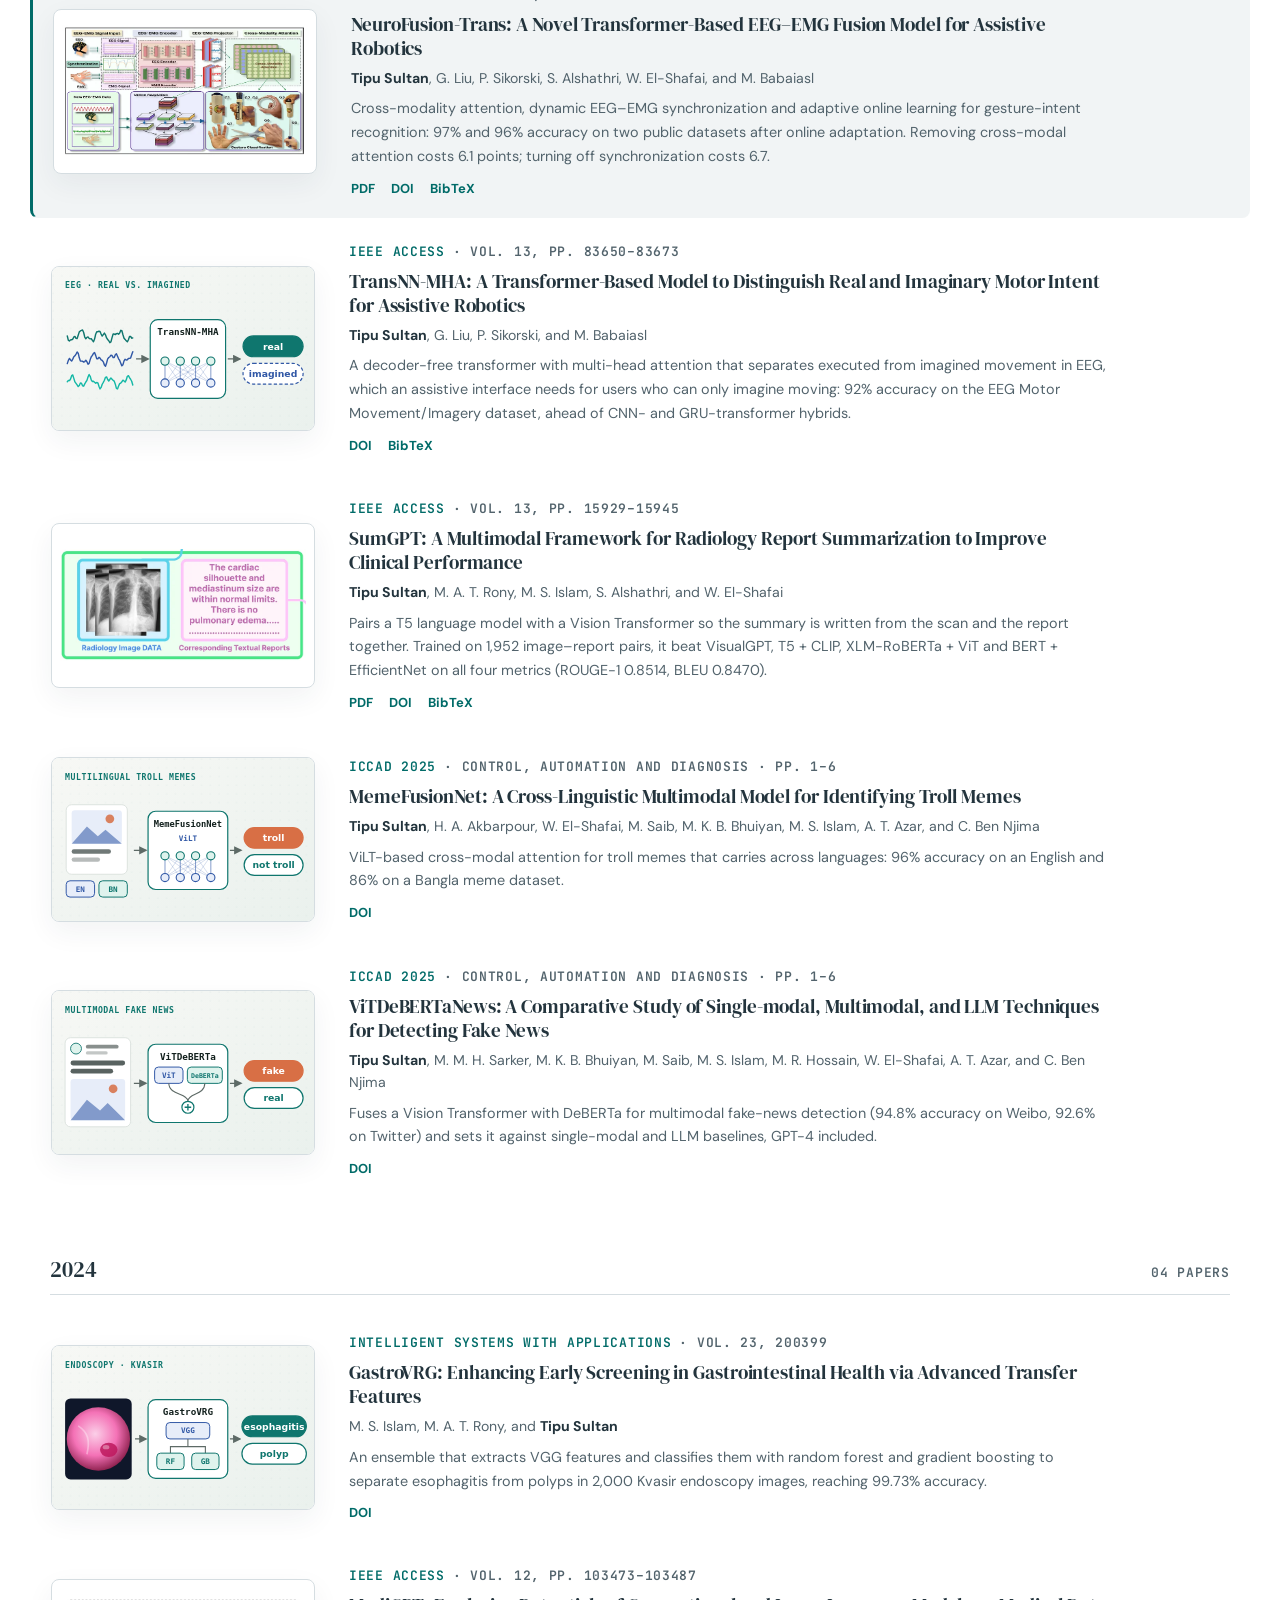
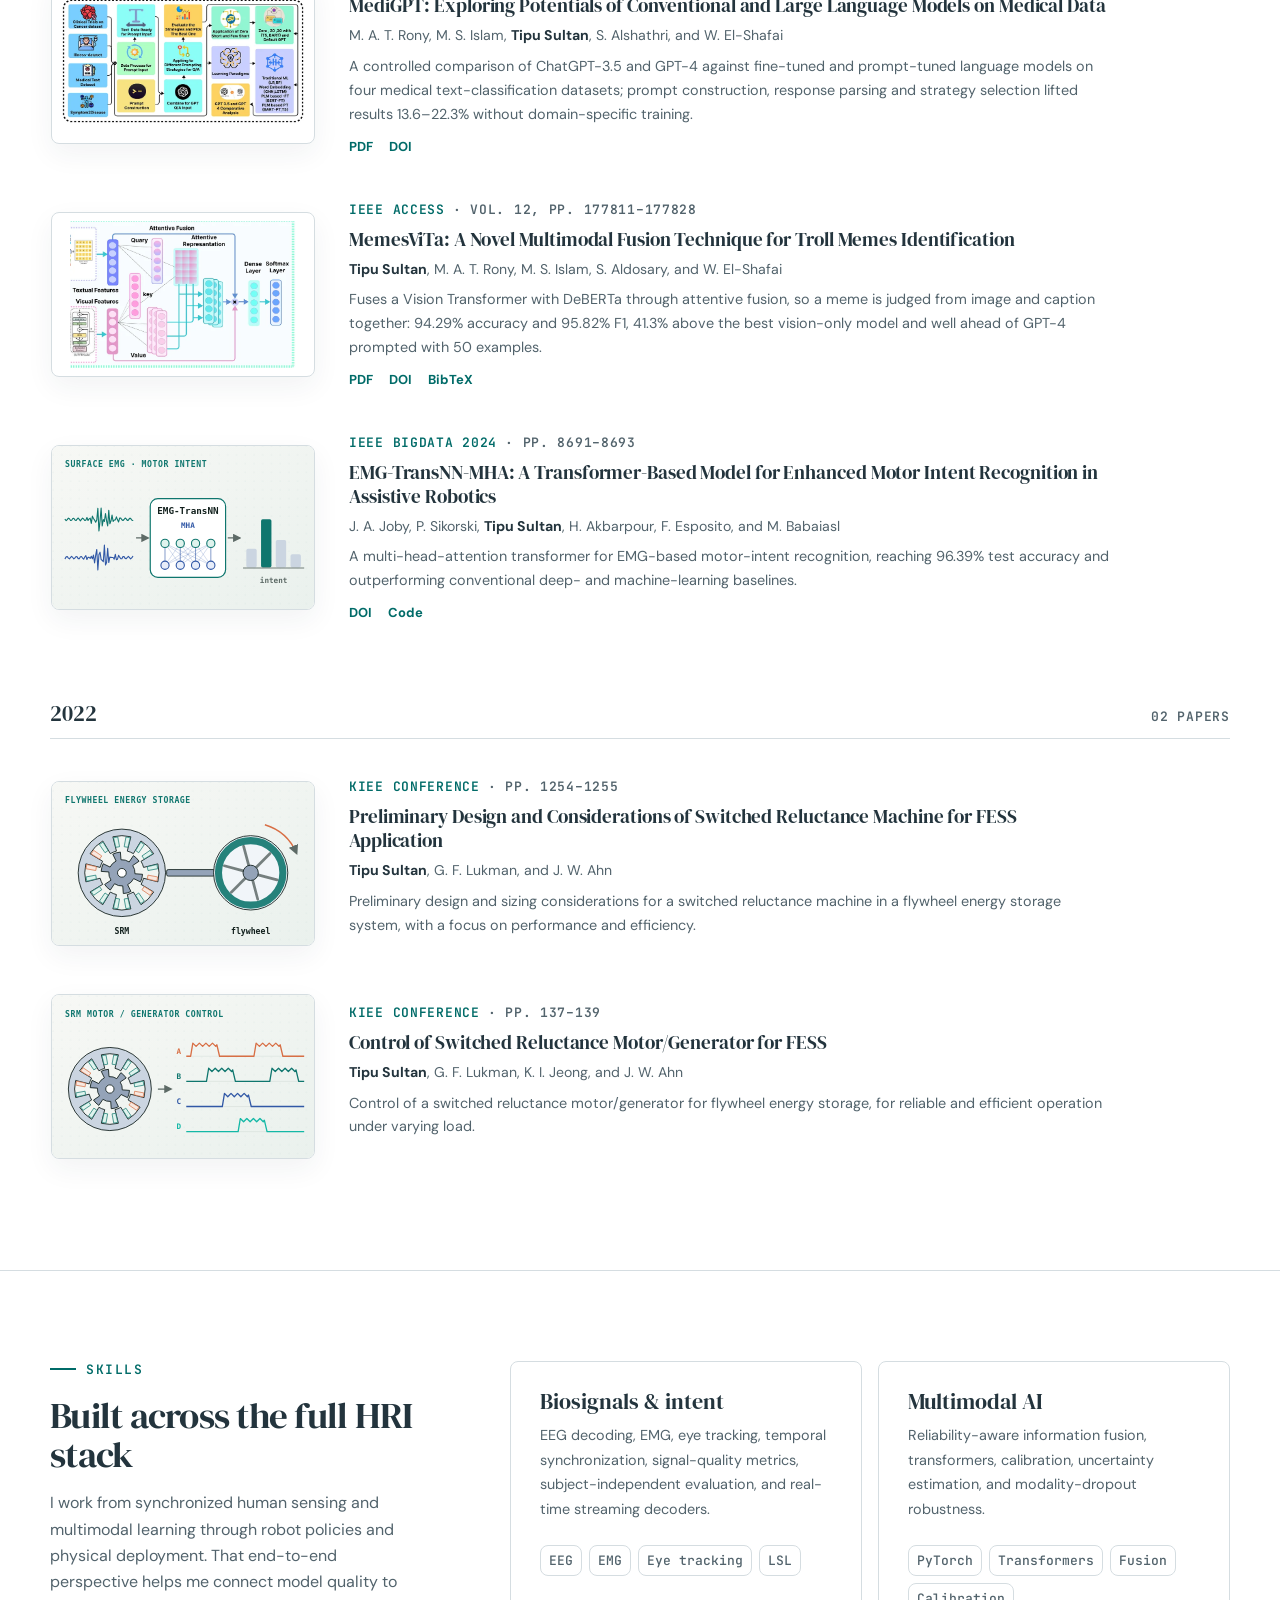
==== commit 1e5237ca: "Refine portfolio with deep charcoal and teal palette" ====
--- a/index.html
+++ b/index.html
@@ -19,7 +19,7 @@
   <meta name="twitter:description" content="Human–robot interaction, EEG decoding, multimodal biosignals, vision-language-action models, and robot learning.">
   <meta name="twitter:image" content="https://tipusultan199.github.io/assets/img/social/tipu-sultan-og.jpg">
 
-  <link rel="icon" href="data:image/svg+xml,%3Csvg xmlns='http://www.w3.org/2000/svg' viewBox='0 0 64 64'%3E%3Crect width='64' height='64' rx='16' fill='%230f766e'/%3E%3Ctext x='32' y='42' font-family='Arial,sans-serif' font-size='27' font-weight='700' fill='white' text-anchor='middle'%3ETS%3C/text%3E%3C/svg%3E">
+  <link rel="icon" href="data:image/svg+xml,%3Csvg xmlns='http://www.w3.org/2000/svg' viewBox='0 0 64 64'%3E%3Crect width='64' height='64' rx='16' fill='%2334454f'/%3E%3Ctext x='32' y='42' font-family='Arial,sans-serif' font-size='27' font-weight='700' fill='%23ffbe00' text-anchor='middle'%3ETS%3C/text%3E%3C/svg%3E">
   <script>
     (function () {
       try {
@@ -102,12 +102,10 @@
 
   <main id="main">
     <section class="hero" id="top">
-      <div class="hero-orbit orbit-one" aria-hidden="true"></div>
-      <div class="hero-orbit orbit-two" aria-hidden="true"></div>
       <div class="shell hero-grid">
         <div class="hero-copy reveal">
           <p class="eyebrow">About me</p>
-          <a class="hero-acceptance" href="projects/neurocommitssm.html"><span aria-hidden="true">●</span> Paper accepted at IROS 2026 <b aria-hidden="true">↗</b></a>
+          <a class="hero-acceptance" href="projects/neurocommitssm.html">Paper accepted at IROS 2026</a>
           <h1>Tipu Sultan</h1>
           <p class="hero-tagline">Multimodal intelligence for robots that work with people.</p>
           <p class="hero-lede">
@@ -128,10 +126,10 @@
           </div>
 
           <ul class="social-links" aria-label="Profiles">
-            <li><a href="https://scholar.google.com/citations?user=QmYyXBIAAAAJ&amp;hl=en" rel="noopener">Google Scholar <span aria-hidden="true">↗</span></a></li>
-            <li><a href="https://github.com/Tipusultan199" rel="noopener">GitHub <span aria-hidden="true">↗</span></a></li>
-            <li><a href="https://www.linkedin.com/in/tipu-sultan-2633a91b4/" rel="noopener">LinkedIn <span aria-hidden="true">↗</span></a></li>
-            <li><a href="https://orcid.org/0009-0002-8607-0386" rel="noopener">ORCID <span aria-hidden="true">↗</span></a></li>
+            <li><a href="https://scholar.google.com/citations?user=QmYyXBIAAAAJ&amp;hl=en" rel="noopener">Google Scholar</a></li>
+            <li><a href="https://github.com/Tipusultan199" rel="noopener">GitHub</a></li>
+            <li><a href="https://www.linkedin.com/in/tipu-sultan-2633a91b4/" rel="noopener">LinkedIn</a></li>
+            <li><a href="https://orcid.org/0009-0002-8607-0386" rel="noopener">ORCID</a></li>
           </ul>
         </div>
 
@@ -141,7 +139,6 @@
             <img src="assets/img/photos/hero-profile-1000.jpg" srcset="assets/img/photos/hero-profile-640.jpg 640w, assets/img/photos/hero-profile-1000.jpg 1000w, assets/img/photos/hero-profile-1600.jpg 1600w" sizes="(max-width: 900px) 100vw, 42vw" width="1000" height="870" alt="Tipu Sultan in profile, wearing an EEG cap and eye-tracking glasses, against a blue lab background.">
           </picture>
           <figcaption>
-            <span>01</span>
             <p>Multimodal human sensing with EEG, EMG, and eye tracking.</p>
           </figcaption>
         </figure>
@@ -162,7 +159,7 @@
           <p>BioGazeFormer fuses EEG, EMG and eye tracking and reports, every 0.25&nbsp;s, the intended task, how reliable each sensor is, and whether its doubt comes from a failing sensor or from the person (offline, on 22 people: AUROC 0.90). It now runs live with a Kinova Gen3 arm. The video goes through every task, with the lab camera next to the live dashboard from the same trial. Manuscript in preparation for <em>Information Fusion</em>.</p>
         </header>
         <figure class="current-video reveal">
-          <video controls playsinline preload="none" poster="assets/img/posters/live-study-full.jpg?v=20261117-6" aria-label="BioGazeFormer live study: every task with the lab camera and the synced live dashboard"><source src="assets/video/biogazeformer/live-study-full.mp4?v=20261117-6" type="video/mp4">Your browser cannot play this video. <a href="assets/video/biogazeformer/live-study-full.mp4?v=20261117-6">Download it.</a></video>
+          <video controls playsinline preload="none" poster="assets/img/posters/live-study-full.jpg?v=20261118-6" aria-label="BioGazeFormer live study: every task with the lab camera and the synced live dashboard"><source src="assets/video/biogazeformer/live-study-full.mp4?v=20261118-6" type="video/mp4">Your browser cannot play this video. <a href="assets/video/biogazeformer/live-study-full.mp4?v=20261118-6">Download it.</a></video>
           <figcaption>
             <ul class="current-tags" aria-label="What the video shows">
               <li>Wave · Clock · Plant · Bottle · Fan</li>
@@ -296,7 +293,6 @@
 
         <div class="theme-grid">
           <article class="theme-card reveal">
-            <span class="card-index">01</span>
             <div class="theme-icon" aria-hidden="true">
               <svg viewBox="0 0 32 32"><path d="M5 21c3-7 6-10 11-10s8 3 11 10"></path><circle cx="10" cy="10" r="3"></circle><circle cx="22" cy="10" r="3"></circle><path d="M16 7v18"></path></svg>
             </div>
@@ -306,7 +302,6 @@
           </article>
 
           <article class="theme-card reveal">
-            <span class="card-index">02</span>
             <div class="theme-icon" aria-hidden="true">
               <svg viewBox="0 0 32 32"><path d="M5 24V14M11 24V8M17 24V17M23 24V5M29 24V11"></path><path d="M4 27h26"></path></svg>
             </div>
@@ -316,7 +311,6 @@
           </article>
 
           <article class="theme-card reveal">
-            <span class="card-index">03</span>
             <div class="theme-icon" aria-hidden="true">
               <svg viewBox="0 0 32 32"><path d="M5 9h8l3 5 3-5h8"></path><path d="M5 23h8l3-5 3 5h8"></path><circle cx="5" cy="9" r="2"></circle><circle cx="27" cy="9" r="2"></circle><circle cx="5" cy="23" r="2"></circle><circle cx="27" cy="23" r="2"></circle></svg>
             </div>
@@ -326,7 +320,6 @@
           </article>
 
           <article class="theme-card reveal">
-            <span class="card-index">04</span>
             <div class="theme-icon" aria-hidden="true">
               <svg viewBox="0 0 32 32"><path d="M6 26V9l10-5 10 5v17"></path><path d="M10 26v-8h12v8M11 12h10"></path><path d="m13 15 3 3 5-6"></path></svg>
             </div>
@@ -370,7 +363,7 @@
           <p class="video-group-summary">The Information Fusion decoder running live with a Kinova Gen3: it tells a failing sensor from a person who has not decided yet.</p>
           <div class="video-grid">
             <figure class="research-video">
-              <video controls playsinline preload="none" poster="assets/img/posters/live-study-full.jpg?v=20261117-6" aria-label="BioGazeFormer live study: every task with the synced live dashboard"><source src="assets/video/biogazeformer/live-study-full.mp4?v=20261117-6" type="video/mp4">Your browser cannot play this video. <a href="assets/video/biogazeformer/live-study-full.mp4?v=20261117-6">Download it.</a></video>
+              <video controls playsinline preload="none" poster="assets/img/posters/live-study-full.jpg?v=20261118-6" aria-label="BioGazeFormer live study: every task with the synced live dashboard"><source src="assets/video/biogazeformer/live-study-full.mp4?v=20261118-6" type="video/mp4">Your browser cannot play this video. <a href="assets/video/biogazeformer/live-study-full.mp4?v=20261118-6">Download it.</a></video>
               <figcaption><span>BioGazeFormer · full video · 4 min</span><strong>Every task, camera and dashboard in sync</strong><p>Wave, clock, plant, bottle, fan and rest, a change of mind, the EEG cap removed and an induced EMG fault, each with the live dashboard from the same trial.</p></figcaption>
             </figure>
           </div>
@@ -429,8 +422,8 @@
               <li><span>8.1 ms</span> Per window on a CPU</li>
             </ul>
             <div class="direction-links">
-              <a class="text-link" href="projects/information-fusion.html">Read the results <span aria-hidden="true">→</span></a>
-              <a class="text-link" href="assets/docs/BioGazeFormer-Architecture-V4.pdf">Open architecture PDF <span aria-hidden="true">↗</span></a>
+              <a class="text-link" href="projects/information-fusion.html">Read the results</a>
+              <a class="text-link" href="assets/docs/BioGazeFormer-Architecture-V4.pdf">Open architecture PDF</a>
             </div>
           </div>
           <figure class="direction-figure">
@@ -451,7 +444,7 @@
               <p class="project-meta">IROS 2026 · Accepted</p>
               <h3>NeuroCommitSSM</h3>
               <p>Commit-readiness for shared autonomy: learning when multimodal evidence is strong enough to release robot motion.</p>
-              <span>View project <b aria-hidden="true">↗</b></span>
+              <span>View project</span>
             </div>
           </a>
 
@@ -463,7 +456,7 @@
               <p class="project-meta">BioRob 2026 · Accepted</p>
               <h3>TriSaFe-Trans</h3>
               <p>Reliability-gated EEG, EMG, and gaze fusion for robust intent recognition in physical HRI tasks.</p>
-              <span>View project <b aria-hidden="true">↗</b></span>
+              <span>View project</span>
             </div>
           </a>
 
@@ -475,7 +468,7 @@
               <p class="project-meta">Ongoing research · Robot learning</p>
               <h3>Video-to-Robot Learning</h3>
               <p>Learning robot manipulation from ordinary human demonstrations with perception-aware execution.</p>
-              <span>View project <b aria-hidden="true">↗</b></span>
+              <span>View project</span>
             </div>
           </a>
         </div>
@@ -526,7 +519,7 @@
           <p class="eyebrow">Publications</p>
           <h2>Research papers, one by one</h2>
           <p>All sixteen peer-reviewed papers: six journal articles and ten conference papers across human–robot interaction, multimodal fusion, EEG and EMG decoding, and clinical AI. Representative papers are <span class="key-swatch">highlighted</span>.</p>
-          <a class="text-link" href="https://scholar.google.com/citations?user=QmYyXBIAAAAJ&amp;hl=en" rel="noopener">Google Scholar profile <span aria-hidden="true">↗</span></a>
+          <a class="text-link" href="https://scholar.google.com/citations?user=QmYyXBIAAAAJ&amp;hl=en" rel="noopener">Google Scholar profile</a>
         </header>
 
         <div class="sub-head first reveal"><h3>2026</h3><span>05 papers</span></div>
@@ -788,30 +781,26 @@
           <p class="eyebrow">Skills</p>
           <h2>Built across the full HRI stack</h2>
           <p>I work from synchronized human sensing and multimodal learning through robot policies and physical deployment. That end-to-end perspective helps me connect model quality to behavior that matters on real hardware.</p>
-          <a class="text-link" href="assets/docs/Tipu-Sultan-CV.pdf">View full CV <span aria-hidden="true">↗</span></a>
+          <a class="text-link" href="assets/docs/Tipu-Sultan-CV.pdf">View full CV</a>
         </header>
 
         <div class="expertise-grid">
           <article class="expertise-card reveal">
-            <span class="expertise-number">01</span>
             <h3>Biosignals &amp; intent</h3>
             <p>EEG decoding, EMG, eye tracking, temporal synchronization, signal-quality metrics, subject-independent evaluation, and real-time streaming decoders.</p>
             <ul><li>EEG</li><li>EMG</li><li>Eye tracking</li><li>LSL</li></ul>
           </article>
           <article class="expertise-card reveal">
-            <span class="expertise-number">02</span>
             <h3>Multimodal AI</h3>
             <p>Reliability-aware information fusion, transformers, calibration, uncertainty estimation, and modality-dropout robustness.</p>
             <ul><li>PyTorch</li><li>Transformers</li><li>Fusion</li><li>Calibration</li></ul>
           </article>
           <article class="expertise-card reveal">
-            <span class="expertise-number">03</span>
             <h3>VLA &amp; robot learning</h3>
             <p>Vision-language-action models, imitation learning, diffusion policies, RGB-D perception, and learning from human video.</p>
             <ul><li>VLA</li><li>Diffusion</li><li>SAM2</li><li>RGB-D</li></ul>
           </article>
           <article class="expertise-card reveal">
-            <span class="expertise-number">04</span>
             <h3>Robotics deployment</h3>
             <p>Real-robot integration, shared autonomy, motion planning, feasibility checks, and reproducible system evaluation.</p>
             <ul><li>ROS 2</li><li>MoveIt</li><li>Kinova Gen3</li><li>MuJoCo</li></ul>
@@ -829,7 +818,7 @@
         </div>
         <div class="contact-actions">
           <a class="button button-light" href="mailto:tipu.sultan@slu.edu">tipu.sultan@slu.edu</a>
-          <a class="contact-secondary" href="assets/docs/Tipu-Sultan-CV.pdf">Download CV <span aria-hidden="true">↓</span></a>
+          <a class="contact-secondary" href="assets/docs/Tipu-Sultan-CV.pdf">Download CV</a>
         </div>
       </div>
     </section>
--- a/assets/css/home.css
+++ b/assets/css/home.css
@@ -1,69 +1,74 @@
 :root {
-  --bg: #f7f8f5;
+  --bg: #ffffff;
   --surface: #ffffff;
-  --surface-soft: #eef2ed;
-  --ink: #12201d;
-  --muted: #5d6a66;
-  --line: #d9e0dc;
-  --accent: #0f766e;
-  --accent-strong: #095f59;
-  --accent-soft: #dff3ed;
-  --blue: #3158a6;
-  --blue-soft: #e7edf9;
-  --warm: #d86f45;
-  --warm-soft: #f8e8df;
-  --violet: #7656a8;
-  --violet-soft: #eee8f7;
-  --dark-panel: #132825;
+  --surface-soft: #f1f4f5;
+  --ink: #23343d;
+  --muted: #52636c;
+  --line: #d5dde1;
+  --accent: #006b68;
+  --accent-strong: #005451;
+  --accent-soft: #edf1f2;
+  --accent-ink: #ffffff;
+  --blue: #34454f;
+  --blue-soft: #edf1f2;
+  --warm: #8a5700;
+  --warm-soft: #f2f3f4;
+  --violet: #34454f;
+  --violet-soft: #edf1f2;
+  --dark-panel: #34454f;
+  --gold: #ffbe00;
+  --aqua: #38d2c5;
   --display: "DM Serif Display", Georgia, serif;
   --sans: "DM Sans", system-ui, sans-serif;
   --mono: "JetBrains Mono", ui-monospace, monospace;
   --shell: 1180px;
-  --radius: 24px;
-  --shadow: 0 24px 60px rgba(24, 45, 40, .09);
+  --radius: 8px;
+  --shadow: 0 12px 30px rgba(35, 52, 61, .08);
   color-scheme: light;
 }
 
 @media (prefers-color-scheme: dark) {
   :root:not([data-theme="light"]) {
-    --bg: #0b1211;
-    --surface: #111b19;
-    --surface-soft: #172421;
-    --ink: #eef5f2;
-    --muted: #a7b5b0;
-    --line: #273834;
-    --accent: #5eead4;
-    --accent-strong: #8cf3e2;
-    --accent-soft: #16332d;
-    --blue: #9ab7f2;
-    --blue-soft: #192944;
-    --warm: #f0a07d;
-    --warm-soft: #3c261e;
-    --violet: #c4a7ee;
-    --violet-soft: #2d2340;
-    --dark-panel: #071c19;
+    --bg: #18262e;
+    --surface: #23343d;
+    --surface-soft: #2b3e48;
+    --ink: #f4f7f8;
+    --muted: #bac8cf;
+    --line: #465e6b;
+    --accent: #38d2c5;
+    --accent-strong: #70e6da;
+    --accent-soft: #2b3e48;
+    --accent-ink: #18262e;
+    --blue: #b5c9d4;
+    --blue-soft: #2b3e48;
+    --warm: #ffbe00;
+    --warm-soft: #2b3e48;
+    --violet: #b5c9d4;
+    --violet-soft: #2b3e48;
+    --dark-panel: #23343d;
     --shadow: 0 24px 60px rgba(0, 0, 0, .3);
     color-scheme: dark;
   }
 }
 
 :root[data-theme="dark"] {
-  --bg: #0b1211;
-  --surface: #111b19;
-  --surface-soft: #172421;
-  --ink: #eef5f2;
-  --muted: #a7b5b0;
-  --line: #273834;
-  --accent: #5eead4;
-  --accent-strong: #8cf3e2;
-  --accent-soft: #16332d;
-  --blue: #9ab7f2;
-  --blue-soft: #192944;
-  --warm: #f0a07d;
-  --warm-soft: #3c261e;
-  --violet: #c4a7ee;
-  --violet-soft: #2d2340;
-  --dark-panel: #071c19;
+  --bg: #18262e;
+  --surface: #23343d;
+  --surface-soft: #2b3e48;
+  --ink: #f4f7f8;
+  --muted: #bac8cf;
+  --line: #465e6b;
+  --accent: #38d2c5;
+  --accent-strong: #70e6da;
+  --accent-soft: #2b3e48;
+  --accent-ink: #18262e;
+  --blue: #b5c9d4;
+  --blue-soft: #2b3e48;
+  --warm: #ffbe00;
+  --warm-soft: #2b3e48;
+  --violet: #b5c9d4;
+  --violet-soft: #2b3e48;
+  --dark-panel: #23343d;
   --shadow: 0 24px 60px rgba(0, 0, 0, .3);
   color-scheme: dark;
 }
@@ -83,6 +88,8 @@
 
 img, svg { display: block; max-width: 100%; height: auto; }
 a { color: inherit; text-decoration: none; }
+:focus-visible { outline: 2px solid var(--accent); outline-offset: 4px; }
+.social-links a:hover, .text-link:hover { text-decoration: underline; text-underline-offset: 4px; }
 p { margin: 0 0 1em; }
 h1, h2, h3 { margin: 0; font-weight: 400; line-height: 1.06; }
 ul, ol { margin: 0; padding: 0; list-style: none; }
@@ -95,7 +102,7 @@
   top: 10px;
   left: 10px;
   padding: 10px 14px;
-  border-radius: 10px;
+  border-radius: var(--radius);
   background: var(--ink);
   color: var(--bg);
   transform: translateY(-150%);
@@ -103,13 +110,17 @@
 .skip-link:focus { transform: translateY(0); }
 
 .site-header {
+  --ink: #f4f7f8;
+  --muted: #d2dce1;
+  --line: #536873;
+  --surface: #34454f;
+  --accent: #38d2c5;
   position: fixed;
   z-index: 100;
   inset: 0 0 auto;
   border-bottom: 1px solid transparent;
-  background: color-mix(in srgb, var(--bg) 82%, transparent);
-  backdrop-filter: blur(16px);
-  -webkit-backdrop-filter: blur(16px);
+  background: #293a44;
+  color: var(--ink);
   transition: border-color .2s ease, box-shadow .2s ease;
 }
 .site-header.scrolled { border-bottom-color: var(--line); box-shadow: 0 5px 24px rgba(20, 40, 35, .05); }
@@ -120,10 +131,10 @@
   width: 36px;
   height: 36px;
   place-items: center;
-  border-radius: 11px;
-  background: var(--accent);
-  color: #fff;
-  font: 600 .75rem var(--mono);
+  border-radius: 4px;
+  background: var(--gold);
+  color: #23343d;
+  font: 600 .8125rem var(--mono);
 }
 .nav-actions, .nav-links { display: flex; align-items: center; }
 .nav-actions { gap: 10px; }
@@ -131,7 +142,7 @@
 .nav-links a {
   display: block;
   padding: 8px 10px;
-  border-radius: 9px;
+  border-radius: var(--radius);
   color: var(--muted);
   font-size: .9rem;
   font-weight: 600;
@@ -144,7 +155,7 @@
   padding: 9px;
   place-items: center;
   border: 1px solid var(--line);
-  border-radius: 12px;
+  border-radius: 5px;
   background: var(--surface);
   color: var(--ink);
   cursor: pointer;
@@ -166,29 +177,25 @@
   gap: 10px;
   margin-bottom: 18px;
   color: var(--accent);
-  font: 600 .72rem var(--mono);
+  font: 600 .8125rem var(--mono);
   letter-spacing: .12em;
   text-transform: uppercase;
 }
 .eyebrow::before { content: ""; width: 26px; height: 2px; background: currentColor; }
 
 .hero {
+  --ink: #f4f7f8;
+  --muted: #d2dce1;
+  --line: #61737d;
+  --accent: #38d2c5;
+  --accent-strong: #70e6da;
+  --accent-ink: #23343d;
+  --surface: #34454f;
   position: relative;
   padding: 132px 0 72px;
   overflow: hidden;
-  background:
-    linear-gradient(115deg, color-mix(in srgb, var(--accent-soft) 72%, transparent), transparent 52%),
-    var(--bg);
-}
-.hero::before {
-  content: "";
-  position: absolute;
-  inset: 0;
-  opacity: .36;
-  pointer-events: none;
-  background-image: linear-gradient(var(--line) 1px, transparent 1px), linear-gradient(90deg, var(--line) 1px, transparent 1px);
-  background-size: 72px 72px;
-  mask-image: linear-gradient(90deg, #000, transparent 52%);
+  background: #34454f;
+  color: var(--ink);
 }
 .hero-grid { position: relative; z-index: 1; display: grid; grid-template-columns: 1.08fr .92fr; align-items: center; gap: clamp(42px, 7vw, 94px); }
 .hero-copy { max-width: 680px; }
@@ -197,22 +204,18 @@
   align-items: center;
   gap: 9px;
   margin: -2px 0 20px;
-  padding: 8px 12px;
-  border: 1px solid color-mix(in srgb, var(--accent) 35%, var(--line));
-  border-radius: 999px;
-  background: color-mix(in srgb, var(--accent-soft) 78%, var(--surface));
-  color: var(--accent);
-  font: 600 .76rem var(--mono);
+  padding: 0 0 7px;
+  border-bottom: 1px solid var(--gold);
+  color: var(--gold);
+  font: 600 .875rem var(--sans);
   letter-spacing: .015em;
 }
-.hero-acceptance span { color: #20a66a; font-size: .8rem; }
-.hero-acceptance b { transition: transform .18s ease; }
-.hero-acceptance:hover b { transform: translate(2px, -2px); }
+.hero-acceptance:hover { border-bottom-color: currentColor; }
 .hero h1 {
   max-width: 760px;
   margin-bottom: 10px;
   font-family: var(--display);
-  font-size: clamp(2.4rem, 4vw, 3.3rem);
+  font-size: clamp(3rem, 5.4vw, 4.4rem);
   letter-spacing: -.03em;
 }
 .hero-tagline { max-width: 640px; margin-bottom: 22px; color: var(--accent); font-family: var(--display); font-size: clamp(1.2rem, 1.8vw, 1.45rem); line-height: 1.35; }
@@ -227,51 +230,34 @@
   justify-content: center;
   padding: 12px 18px;
   border: 1px solid transparent;
-  border-radius: 12px;
+  border-radius: 5px;
   font-weight: 700;
   transition: transform .18s ease, box-shadow .18s ease, background .18s ease;
 }
 .button:hover { transform: translateY(-2px); }
-.button-primary { background: var(--accent); color: #fff; box-shadow: 0 12px 24px color-mix(in srgb, var(--accent) 24%, transparent); }
+.button-primary { background: var(--accent); color: var(--accent-ink); }
 .button-primary:hover { background: var(--accent-strong); }
+.hero .button-primary { background: var(--gold); color: #23343d; }
+.hero .button-primary:hover { background: #ffd052; }
 .button-secondary { border-color: var(--line); background: var(--surface); }
 .hero-meta { display: flex; flex-wrap: wrap; gap: 10px 24px; color: var(--muted); font-size: .88rem; }
 .available { display: inline-flex; align-items: center; gap: 8px; }
-.available i { width: 8px; height: 8px; border-radius: 50%; background: #22a06b; box-shadow: 0 0 0 5px rgba(34, 160, 107, .12); }
+.available i { width: 6px; height: 6px; border-radius: 50%; background: var(--aqua); }
 .social-links { display: flex; flex-wrap: wrap; gap: 18px; margin-top: 22px; }
 .social-links a { color: var(--muted); font-size: .86rem; font-weight: 700; }
 .social-links a:hover { color: var(--accent); }
 .hero-visual { position: relative; margin: 0; }
-.hero-visual::before {
-  content: "";
-  position: absolute;
-  z-index: -1;
-  inset: -18px 26px 30px -24px;
-  border: 1px solid color-mix(in srgb, var(--accent) 50%, var(--line));
-  border-radius: 34px;
-}
-.hero-visual picture { display: block; overflow: hidden; border-radius: 210px 210px 28px 28px; box-shadow: var(--shadow); }
+.hero-visual picture { display: block; overflow: hidden; border-radius: 5px; }
 .hero-visual img { width: 100%; aspect-ratio: .82; object-fit: cover; object-position: 58% center; }
 .hero-visual figcaption {
-  position: absolute;
-  right: -22px;
-  bottom: 30px;
+  position: relative;
   display: grid;
-  width: min(290px, 80%);
-  grid-template-columns: auto 1fr;
-  gap: 13px;
-  padding: 15px 17px;
-  border: 1px solid color-mix(in srgb, var(--accent) 32%, var(--line));
-  border-radius: 14px;
-  background: color-mix(in srgb, var(--surface) 92%, transparent);
-  box-shadow: 0 15px 35px rgba(12, 45, 38, .13);
-  backdrop-filter: blur(12px);
-}
-.hero-visual figcaption span { color: var(--accent); font: 600 .75rem var(--mono); }
+  width: 100%;
+  grid-template-columns: 1fr;
+  gap: 0;
+  padding: 16px 0 0;
+}
 .hero-visual figcaption p { margin: 0; color: var(--muted); font-size: .82rem; line-height: 1.5; }
-.hero-orbit { position: absolute; border: 1px solid color-mix(in srgb, var(--accent) 34%, transparent); border-radius: 50%; pointer-events: none; }
-.orbit-one { width: 530px; height: 530px; right: -290px; top: 70px; }
-.orbit-two { width: 280px; height: 280px; right: -80px; top: 195px; }
 .hero-proof {
   position: relative;
   z-index: 1;
@@ -279,16 +265,13 @@
   grid-template-columns: repeat(4, 1fr);
   margin-top: 48px;
   overflow: hidden;
-  border: 1px solid var(--line);
-  border-radius: 18px;
-  background: color-mix(in srgb, var(--surface) 88%, transparent);
-  box-shadow: 0 18px 50px rgba(16, 40, 35, .06);
-  backdrop-filter: blur(12px);
+  border-top: 1px solid var(--line);
+  border-bottom: 1px solid var(--line);
 }
 .hero-proof div { padding: 20px 22px; border-right: 1px solid var(--line); }
 .hero-proof div:last-child { border-right: 0; }
 .hero-proof strong { display: block; margin-bottom: 5px; color: var(--ink); font-size: .92rem; }
-.hero-proof span { color: var(--muted); font-size: .76rem; line-height: 1.45; }
+.hero-proof span { color: var(--muted); font-size: .875rem; line-height: 1.45; }
 
 section:not(.hero) { padding: clamp(64px, 7vw, 100px) 0; }
 .section-intro { max-width: 750px; margin-bottom: 38px; }
@@ -302,37 +285,25 @@
 .section-intro-wide { max-width: 900px; }
 
 .research-section { background: var(--surface); }
-.theme-grid { display: grid; grid-template-columns: repeat(2, 1fr); gap: 18px; }
+.theme-grid { display: grid; grid-template-columns: repeat(2, minmax(0, 1fr)); gap: 32px 48px; }
 .theme-card {
   position: relative;
   min-height: 300px;
-  padding: 28px;
+  padding: 28px 0 48px;
   overflow: hidden;
-  border: 1px solid var(--line);
-  border-radius: var(--radius);
-  background: var(--bg);
-  transition: transform .2s ease, box-shadow .2s ease;
-}
-.theme-card::after { content: ""; position: absolute; right: -62px; bottom: -78px; width: 180px; height: 180px; border-radius: 50%; background: var(--accent-soft); }
-.theme-card:nth-child(2)::after { background: var(--blue-soft); }
-.theme-card:nth-child(3)::after { background: var(--warm-soft); }
-.theme-card:nth-child(4)::after { background: var(--violet-soft); }
-.theme-card:hover { transform: translateY(-4px); box-shadow: var(--shadow); }
-.card-index { position: absolute; top: 25px; right: 25px; color: var(--muted); font: 500 .72rem var(--mono); }
-.theme-icon { display: grid; width: 56px; height: 56px; margin-bottom: 32px; place-items: center; border-radius: 16px; background: var(--accent-soft); color: var(--accent); }
-.theme-card:nth-child(2) .theme-icon { background: var(--blue-soft); color: var(--blue); }
-.theme-card:nth-child(3) .theme-icon { background: var(--warm-soft); color: var(--warm); }
-.theme-card:nth-child(4) .theme-icon { background: var(--violet-soft); color: var(--violet); }
+  border-top: 2px solid var(--accent);
+}
+.theme-icon { display: grid; width: 44px; height: 44px; margin-bottom: 24px; place-items: center; color: var(--accent); }
 .theme-icon svg { width: 30px; fill: none; stroke: currentColor; stroke-linecap: round; stroke-linejoin: round; stroke-width: 1.6; }
 .theme-card h3 { margin-bottom: 12px; font-family: var(--display); font-size: 1.4rem; }
 .theme-card p { max-width: 33ch; color: var(--muted); line-height: 1.75; }
-.card-note { position: absolute; z-index: 1; bottom: 27px; left: 28px; font: 600 .7rem var(--mono); letter-spacing: .03em; color: var(--accent); }
-
-.expertise-section { background: var(--dark-panel); color: #edf5f2; }
+.card-note { position: absolute; z-index: 1; bottom: 16px; left: 0; font: 600 .8125rem var(--mono); letter-spacing: .03em; color: var(--accent); }
+
+.expertise-section { background: var(--dark-panel); color: #f4f7f8; }
 .expertise-layout { display: grid; grid-template-columns: .68fr 1.32fr; gap: clamp(46px, 7vw, 96px); align-items: start; }
 .expertise-section .section-intro { position: sticky; top: 112px; margin-bottom: 0; }
-.expertise-section .eyebrow, .expertise-section .text-link { color: #68ddca; }
-.expertise-section .section-intro > p:last-of-type { color: #a9bcb6; }
+.expertise-section .eyebrow, .expertise-section .text-link { color: #38d2c5; }
+.expertise-section .section-intro > p:last-of-type { color: #bac8cf; }
 .expertise-grid { display: grid; grid-template-columns: repeat(2, minmax(0, 1fr)); gap: 16px; }
 .expertise-card {
   position: relative;
@@ -340,16 +311,15 @@
   padding: 29px;
   overflow: hidden;
   border: 1px solid rgba(255, 255, 255, .13);
-  border-radius: 19px;
+  border-radius: var(--radius);
   background: rgba(255, 255, 255, .045);
   transition: transform .2s ease, border-color .2s ease, background .2s ease;
 }
 .expertise-card:hover { transform: translateY(-4px); border-color: rgba(104, 221, 202, .48); background: rgba(255, 255, 255, .065); }
-.expertise-number { color: #68ddca; font: 600 .68rem var(--mono); }
-.expertise-card h3 { margin: 26px 0 10px; font-family: var(--display); font-size: 1.35rem; }
-.expertise-card p { color: #a9bcb6; font-size: .9rem; line-height: 1.7; }
+.expertise-card h3 { margin: 0 0 10px; font-family: var(--display); font-size: 1.35rem; }
+.expertise-card p { color: #bac8cf; font-size: .9rem; line-height: 1.7; }
 .expertise-card ul { display: flex; flex-wrap: wrap; gap: 7px; margin-top: 24px; }
-.expertise-card li { padding: 6px 8px; border: 1px solid rgba(104, 221, 202, .2); border-radius: 999px; color: #bfe9e0; font: 500 .66rem var(--mono); }
+.expertise-card li { padding: 6px 8px; border: 1px solid rgba(104, 221, 202, .2); border-radius: var(--radius); color: #d2dce1; font: 500 .8125rem var(--mono); }
 
 .directions-section { background: var(--bg); }
 .direction {
@@ -359,29 +329,25 @@
   margin-top: 24px;
   overflow: hidden;
   border: 1px solid var(--line);
-  border-radius: 30px;
+  border-radius: var(--radius);
   background: var(--surface);
-  box-shadow: 0 16px 50px rgba(18, 40, 35, .045);
 }
 .direction-copy { align-self: center; padding: clamp(32px, 5vw, 64px); }
 .direction-topline { display: flex; flex-wrap: wrap; align-items: center; gap: 10px 16px; margin-bottom: 40px; color: var(--muted); font: 500 .7rem var(--mono); letter-spacing: .035em; text-transform: uppercase; }
-.status-badge { padding: 6px 9px; border-radius: 999px; background: var(--accent-soft); color: var(--accent); }
-.direction-label { margin-bottom: 9px; color: var(--accent); font: 600 .75rem var(--mono); letter-spacing: .08em; text-transform: uppercase; }
+.status-badge { padding: 5px 9px; border-radius: 3px; background: #006b68; color: #fff; font-size: .8125rem; }
+.direction-label { margin-bottom: 9px; color: var(--accent); font: 600 .8125rem var(--mono); letter-spacing: .08em; text-transform: uppercase; }
 .direction h3 { margin-bottom: 18px; font-family: var(--display); font-size: clamp(1.55rem, 2.3vw, 2rem); letter-spacing: -.015em; }
 .direction-copy > p:not(.direction-label) { color: var(--muted); line-height: 1.8; }
 .direction-copy strong { color: var(--ink); }
 .concept-list { display: grid; grid-template-columns: repeat(3, 1fr); gap: 8px; margin-top: 30px; }
 .concept-list li { padding: 14px 10px; border-top: 1px solid var(--line); color: var(--ink); font-size: .82rem; font-weight: 600; }
-.concept-list span { display: block; margin-bottom: 7px; color: var(--accent); font: 500 .65rem var(--mono); }
+.concept-list span { display: block; margin-bottom: 7px; color: var(--accent); font: 500 .8125rem var(--mono); }
 .direction-visual {
   position: relative;
   min-height: 480px;
   overflow: hidden;
-  background:
-    radial-gradient(circle at center, color-mix(in srgb, var(--accent) 10%, transparent) 0 27%, transparent 28%),
-    linear-gradient(135deg, var(--surface-soft), var(--accent-soft));
-}
-.direction-visual::before { content: ""; position: absolute; inset: 0; opacity: .7; background-image: radial-gradient(var(--line) 1px, transparent 1px); background-size: 20px 20px; }
+  background: var(--surface-soft);
+}
 .decision-core {
   position: absolute;
   z-index: 2;
@@ -393,12 +359,12 @@
   place-content: center;
   border: 1px solid color-mix(in srgb, var(--accent) 55%, var(--line));
   border-radius: 50%;
-  background: color-mix(in srgb, var(--surface) 94%, transparent);
+  background: var(--surface);
   text-align: center;
   transform: translate(-50%, -50%);
-  box-shadow: 0 20px 50px rgba(20, 55, 47, .12);
-}
-.decision-core span { color: var(--accent); font: 600 .68rem var(--mono); letter-spacing: .07em; text-transform: uppercase; }
+  box-shadow: 0 20px 50px rgba(35, 52, 61, .12);
+}
+.decision-core span { color: var(--accent); font: 600 .8125rem var(--mono); letter-spacing: .07em; text-transform: uppercase; }
 .decision-core strong { margin-top: 9px; font-family: var(--display); font-size: 1.35rem; line-height: 1.15; }
 .decision-node {
   position: absolute;
@@ -406,9 +372,9 @@
   min-width: 138px;
   padding: 13px 15px;
   border: 1px solid var(--line);
-  border-radius: 13px;
+  border-radius: var(--radius);
   background: var(--surface);
-  box-shadow: 0 10px 30px rgba(20, 55, 47, .09);
+  box-shadow: 0 10px 30px rgba(35, 52, 61, .09);
 }
 .decision-node span { display: block; font-weight: 700; }
 .decision-node small { color: var(--muted); }
@@ -419,10 +385,10 @@
 .tro-visual > svg path { fill: none; stroke: color-mix(in srgb, var(--accent) 50%, var(--line)); stroke-dasharray: 5 8; stroke-width: 2; }
 .direction-fusion { grid-template-columns: 1fr; margin-top: 28px; }
 .direction-fusion .direction-copy { max-width: 940px; }
-.direction-figure { display: flex; min-width: 0; margin: 0; padding: 28px; flex-direction: column; justify-content: center; background: #f2f5f3; }
+.direction-figure { display: flex; min-width: 0; margin: 0; padding: 28px; flex-direction: column; justify-content: center; background: var(--surface-soft); }
 .direction-figure > a { display: block; }
-.direction-figure img { width: 100%; border: 1px solid #d8dedb; border-radius: 15px; background: #fff; }
-.direction-figure figcaption { margin-top: 15px; color: #5d6a66; font-size: .78rem; line-height: 1.6; }
+.direction-figure img { width: 100%; border: 1px solid var(--line); border-radius: 4px; background: #fff; }
+.direction-figure figcaption { margin-top: 15px; color: var(--muted); font-size: .875rem; line-height: 1.6; }
 .direction-links { display: flex; flex-wrap: wrap; gap: 8px 24px; }
 .text-link { display: inline-flex; align-items: center; gap: 8px; margin-top: 13px; color: var(--accent); font-weight: 700; }
 .text-link span { transition: transform .18s ease; }
@@ -433,54 +399,51 @@
 .project-tile { overflow: hidden; border: 1px solid var(--line); border-radius: var(--radius); background: var(--bg); transition: transform .2s ease, box-shadow .2s ease, border-color .2s ease; }
 .project-tile:hover { transform: translateY(-5px); border-color: color-mix(in srgb, var(--accent) 40%, var(--line)); box-shadow: var(--shadow); }
 .project-art { height: 218px; padding: 16px; overflow: hidden; background: var(--surface-soft); }
-.project-art img { width: 100%; height: 100%; border-radius: 11px; object-fit: cover; object-position: center; }
-.project-art-neuro { background: var(--accent-soft); }
-.project-art-trisafe { background: var(--blue-soft); }
-.project-art-video { background: var(--warm-soft); }
+.project-art img { width: 100%; height: 100%; border-radius: var(--radius); object-fit: cover; object-position: center; }
+.project-art-neuro, .project-art-trisafe, .project-art-video { background: #34454f; }
 .project-copy { min-height: 260px; padding: 25px; }
-.project-meta { margin-bottom: 14px; color: var(--accent); font: 600 .66rem var(--mono); letter-spacing: .07em; text-transform: uppercase; }
+.project-meta { margin-bottom: 14px; color: var(--accent); font: 600 .8125rem var(--mono); letter-spacing: .07em; text-transform: uppercase; }
 .project-copy h3 { margin-bottom: 11px; font-family: var(--display); font-size: 1.4rem; }
 .project-copy > p:not(.project-meta) { color: var(--muted); line-height: 1.7; }
 .project-copy > span { display: inline-block; margin-top: 10px; color: var(--accent); font-size: .87rem; font-weight: 700; }
 
 .videos-section { background: var(--bg); }
 .video-group + .video-group { margin-top: 54px; }
-.video-group-head { display: flex; align-items: baseline; justify-content: space-between; gap: 20px; margin-bottom: 18px; padding-bottom: 13px; border-bottom: 1px solid var(--line); }
+.video-group-head { display: flex; flex-wrap: wrap; align-items: baseline; justify-content: space-between; gap: 20px; margin-bottom: 18px; padding-bottom: 13px; border-bottom: 1px solid var(--line); }
 .video-group-head h3 { font-family: var(--display); font-size: clamp(1.2rem, 1.7vw, 1.45rem); }
-.video-group-head span { color: var(--muted); font: 600 .66rem var(--mono); letter-spacing: .06em; text-transform: uppercase; white-space: nowrap; }
+.video-group-head span { color: var(--muted); font: 600 .8125rem var(--mono); letter-spacing: .06em; text-transform: uppercase; white-space: nowrap; }
 .video-grid { display: grid; grid-template-columns: repeat(3, minmax(0, 1fr)); gap: 17px; }
-.research-video { margin: 0; overflow: hidden; border: 1px solid var(--line); border-radius: 17px; background: var(--surface); box-shadow: 0 10px 32px rgba(18, 40, 35, .04); }
+.research-video { margin: 0; overflow: hidden; border: 1px solid var(--line); border-radius: var(--radius); background: var(--surface); box-shadow: 0 10px 32px rgba(35, 52, 61, .04); }
 .research-video video { display: block; width: 100%; aspect-ratio: 16 / 9; object-fit: contain; background: #050706; }
 .research-video figcaption { min-height: 190px; padding: 20px; }
-.research-video figcaption > span { display: block; margin-bottom: 10px; color: var(--accent); font: 600 .65rem var(--mono); letter-spacing: .055em; text-transform: uppercase; }
+.research-video figcaption > span { display: block; margin-bottom: 10px; color: var(--accent); font: 600 .8125rem var(--mono); letter-spacing: .055em; text-transform: uppercase; }
 .research-video figcaption strong { display: block; margin-bottom: 8px; font-family: var(--display); font-size: 1.12rem; line-height: 1.25; }
 .research-video figcaption p { color: var(--muted); font-size: .84rem; line-height: 1.65; }
 
-.publications-section { background: var(--dark-panel); color: #edf5f2; }
+.publications-section { background: var(--dark-panel); color: #f4f7f8; }
 .publications-layout { display: grid; grid-template-columns: .72fr 1.28fr; gap: clamp(50px, 8vw, 110px); }
 .publications-section .section-intro { position: sticky; top: 112px; align-self: start; margin-bottom: 0; }
-.publications-section .eyebrow { color: #68ddca; }
-.publications-section .section-intro > p:last-of-type { color: #a9bcb6; }
-.publications-section .text-link { color: #68ddca; }
+.publications-section .eyebrow { color: #38d2c5; }
+.publications-section .section-intro > p:last-of-type { color: #bac8cf; }
+.publications-section .text-link { color: #38d2c5; }
 .publication { display: grid; grid-template-columns: 72px 1fr; gap: 20px; padding: 0 0 31px; margin-bottom: 31px; border-bottom: 1px solid rgba(255, 255, 255, .14); }
 .publication:last-child { margin-bottom: 0; }
-.publication-year { padding-top: 3px; color: #68ddca; font: 600 .74rem var(--mono); }
-.publication-venue { margin-bottom: 8px; color: #a9bcb6; font: 500 .66rem var(--mono); letter-spacing: .055em; text-transform: uppercase; }
+.publication-year { padding-top: 3px; color: #38d2c5; font: 600 .8125rem var(--mono); }
+.publication-venue { margin-bottom: 8px; color: #bac8cf; font: 500 .8125rem var(--mono); letter-spacing: .055em; text-transform: uppercase; }
 .publication h3 { margin-bottom: 10px; font-family: var(--display); font-size: clamp(1.1rem, 1.5vw, 1.3rem); line-height: 1.25; }
-.publication > div > p:not(.publication-venue) { color: #a9bcb6; font-size: .87rem; }
-.publication > div > p strong { color: #edf5f2; }
+.publication > div > p:not(.publication-venue) { color: #bac8cf; font-size: .87rem; }
+.publication > div > p strong { color: #f4f7f8; }
 .publication-links { display: flex; gap: 15px; margin-top: 16px; }
-.publication-links a { color: #68ddca; font-size: .8rem; font-weight: 700; }
+.publication-links a { color: #38d2c5; font-size: .8125rem; font-weight: 700; }
 
 .about-section { background: var(--bg); }
 .about-grid { display: grid; grid-template-columns: .83fr 1.17fr; align-items: center; gap: clamp(45px, 8vw, 100px); }
 .about-image { position: relative; margin: 0; }
-.about-image::after { content: ""; position: absolute; inset: 24px -24px -24px 24px; z-index: -1; border-radius: 22px; background: var(--accent-soft); }
-.about-image img { width: 100%; aspect-ratio: .92; border-radius: 22px; object-fit: cover; }
+.about-image img { width: 100%; aspect-ratio: .92; border-radius: var(--radius); object-fit: cover; }
 .about-copy { max-width: 650px; }
 .about-copy a { color: var(--accent); font-weight: 600; }
 .about-tags { display: flex; flex-wrap: wrap; gap: 9px; margin-top: 28px; }
-.about-tags span { padding: 8px 11px; border: 1px solid var(--line); border-radius: 999px; background: var(--surface); color: var(--muted); font-size: .78rem; font-weight: 600; }
+.about-tags span { padding: 8px 11px; border: 1px solid var(--line); border-radius: var(--radius); background: var(--surface); color: var(--muted); font-size: .8125rem; font-weight: 600; }
 
 .contact-section { padding-top: 0 !important; background: var(--bg); }
 .contact-card {
@@ -489,30 +452,30 @@
   align-items: center;
   gap: 50px;
   padding: clamp(34px, 6vw, 72px);
-  border-radius: 30px;
-  background: var(--accent);
+  border-radius: var(--radius);
+  background: #005b58;
   color: #fff;
 }
-.contact-card .eyebrow { color: #bdf8e9; }
-.contact-card .eyebrow::before { background: #bdf8e9; }
+.contact-card .eyebrow { color: var(--gold); }
+.contact-card .eyebrow::before { background: var(--gold); }
 .contact-card h2 { max-width: 760px; }
-.contact-card > div > p { max-width: 720px; margin-bottom: 0; color: #d7f4ed; }
+.contact-card > div > p { max-width: 720px; margin-bottom: 0; color: #e1eded; }
 .contact-actions { display: flex; align-items: center; justify-content: center; flex-direction: column; gap: 17px; }
-.button-light { width: 100%; background: #fff; color: #0b665f; }
+.button-light { width: 100%; background: var(--gold); color: #23343d; }
 .contact-secondary { color: #fff; font-weight: 700; }
 
 .site-footer { padding: 30px 0; border-top: 1px solid var(--line); background: var(--bg); }
-.footer-row { display: grid; grid-template-columns: .7fr 1.3fr auto; align-items: center; gap: 24px; color: var(--muted); font-size: .78rem; }
+.footer-row { display: grid; grid-template-columns: .7fr 1.3fr auto; align-items: center; gap: 24px; color: var(--muted); font-size: .8125rem; }
 .footer-row p { margin: 0; }
 .footer-row nav { display: flex; gap: 16px; }
 .footer-row a:hover { color: var(--accent); }
 
 /* ---------------------------------------------- reorganized homepage (2026-10) */
 /* sub-headings that split the projects section into results, accepted papers and next direction */
-.sub-head { display: flex; align-items: baseline; justify-content: space-between; gap: 20px; margin: 60px 0 18px; padding-bottom: 13px; border-bottom: 1px solid var(--line); }
+.sub-head { display: flex; flex-wrap: wrap; align-items: baseline; justify-content: space-between; gap: 20px; margin: 60px 0 18px; padding-bottom: 13px; border-bottom: 1px solid var(--line); }
 .sub-head.first { margin-top: 0; }
 .sub-head h3 { font-family: var(--display); font-size: clamp(1.2rem, 1.7vw, 1.45rem); }
-.sub-head span { color: var(--muted); font: 600 .66rem var(--mono); letter-spacing: .06em; text-transform: uppercase; white-space: nowrap; }
+.sub-head span { color: var(--muted); font: 600 .8125rem var(--mono); letter-spacing: .06em; text-transform: uppercase; white-space: nowrap; }
 .sub-head + .direction { margin-top: 0; }
 .projects-section .direction { background: var(--bg); }
 
@@ -522,7 +485,6 @@
 .expertise-section.light .section-intro > p:last-of-type { color: var(--muted); }
 .expertise-section.light .expertise-card { border-color: var(--line); background: var(--surface); }
 .expertise-section.light .expertise-card:hover { border-color: color-mix(in srgb, var(--accent) 40%, var(--line)); background: var(--surface); }
-.expertise-section.light .expertise-number { color: var(--accent); }
 .expertise-section.light .expertise-card p { color: var(--muted); }
 .expertise-section.light .expertise-card li { border-color: var(--line); color: var(--muted); }
 
@@ -530,7 +492,7 @@
 .reveal.in { opacity: 1; transform: none; }
 
 @media (max-width: 980px) {
-  .nav-links { position: absolute; top: 66px; right: 22px; display: none; width: min(310px, calc(100vw - 44px)); padding: 10px; align-items: stretch; flex-direction: column; border: 1px solid var(--line); border-radius: 15px; background: var(--surface); box-shadow: var(--shadow); }
+  .nav-links { position: absolute; top: 66px; right: 22px; display: none; width: min(310px, calc(100vw - 44px)); padding: 10px; align-items: stretch; flex-direction: column; border: 1px solid var(--line); border-radius: var(--radius); background: var(--surface); box-shadow: var(--shadow); }
   .nav-links.open { display: flex; }
   .nav-links a { padding: 11px 12px; }
   .nav-toggle { display: grid; }
@@ -538,7 +500,6 @@
   .hero { padding-top: 126px; }
   .hero-copy { max-width: 800px; }
   .hero-visual { width: min(680px, 88%); margin-inline: auto; }
-  .hero-visual picture { border-radius: 180px 180px 25px 25px; }
   .hero-visual img { aspect-ratio: 1.12; object-position: center 34%; }
   .hero-proof { grid-template-columns: repeat(2, 1fr); }
   .hero-proof div:nth-child(2) { border-right: 0; }
@@ -577,14 +538,13 @@
 }
 
 @media (max-width: 520px) {
-  body { font-size: 15.5px; }
+  body { font-size: 16px; }
   .brand span:last-child { display: none; }
   .hero { min-height: auto; padding: 116px 0 72px; }
-  .hero h1 { font-size: clamp(2.1rem, 10vw, 2.6rem); }
+  .hero h1 { font-size: clamp(2.8rem, 12vw, 3.5rem); }
   .hero-actions .button { width: 100%; }
   .hero-visual { width: calc(100% - 18px); margin-top: 10px; }
   .hero-visual img { aspect-ratio: .9; object-position: 56% center; }
-  .hero-visual figcaption { right: -10px; bottom: 20px; }
   .hero-meta { align-items: flex-start; flex-direction: column; }
   .hero-proof { grid-template-columns: 1fr; margin-top: 42px; }
   .hero-proof div { border-right: 0; border-bottom: 1px solid var(--line); }
@@ -592,16 +552,15 @@
   .hero-proof div:last-child { border-bottom: 0; }
   section:not(.hero) { padding: 72px 0; }
   .section-intro h2, .about-copy h2, .contact-card h2 { font-size: 1.75rem; }
-  .direction { border-radius: 22px; }
   .direction-visual { min-height: 420px; }
   .decision-core { width: 150px; height: 150px; }
   .decision-core strong { font-size: 1.1rem; }
-  .decision-node { min-width: 118px; padding: 10px 11px; font-size: .8rem; }
+  .decision-node { min-width: 118px; padding: 10px 11px; font-size: .8125rem; }
   .node-observe { top: 30px; }
   .node-progress { left: 16px; bottom: 42px; }
   .node-commit { right: 16px; bottom: 42px; }
-  .direction-figure figcaption { font-size: .72rem; }
-  .contact-card { padding: 32px 24px; border-radius: 22px; }
+  .direction-figure figcaption { font-size: .875rem; }
+  .contact-card { padding: 32px 24px; }
   .button-light { width: 100%; }
 }
 
@@ -613,29 +572,29 @@
 
 /* ---------------------------------------------- 2026-11: profile photo, CV, video summaries, papers */
 
-/* the profile portrait needs a wider window than the arch's default, or the face or the cap is cut */
+/* Keep the profile portrait and graduation cap in view. */
 .hero-visual--profile img { aspect-ratio: .95; object-position: 50% center; background: #0b1a4a; }
 
 /* current project: live-study video */
 .current-section { background: var(--surface); border-top: 1px solid var(--line); }
-.current-video { margin: 0; overflow: hidden; border: 1px solid var(--line); border-radius: 17px; background: var(--bg); box-shadow: 0 10px 32px rgba(18, 40, 35, .06); }
+.current-video { margin: 0; overflow: hidden; border: 1px solid var(--line); border-radius: var(--radius); background: var(--bg); box-shadow: 0 10px 32px rgba(35, 52, 61, .06); }
 .current-video video { display: block; width: 100%; aspect-ratio: 16 / 9; background: #050706; }
 .current-video figcaption { display: flex; flex-wrap: wrap; align-items: center; justify-content: space-between; gap: 14px; padding: 16px 20px; }
 .current-tags { display: flex; flex-wrap: wrap; gap: 8px; margin: 0; padding: 0; list-style: none; }
-.current-tags li { padding: 5px 11px; border: 1px solid var(--line); border-radius: 999px; color: var(--muted); font-size: .8rem; }
+.current-tags li { padding: 5px 11px; border: 1px solid var(--line); border-radius: var(--radius); color: var(--muted); font-size: .8125rem; }
 /* CV */
 .cv-section { background: var(--bg); border-top: 1px solid var(--line); }
 .cv-layout { display: grid; grid-template-columns: 250px minmax(0, 1fr); gap: clamp(32px, 5vw, 64px); align-items: start; }
 .cv-doc { position: sticky; top: 104px; display: grid; gap: 10px; }
-.cv-doc-preview { display: block; margin-bottom: 6px; overflow: hidden; border: 1px solid var(--line); border-radius: 14px; background: #fff; box-shadow: var(--shadow); transition: transform .2s ease; }
+.cv-doc-preview { display: block; margin-bottom: 6px; overflow: hidden; border: 1px solid var(--line); border-radius: var(--radius); background: #fff; box-shadow: var(--shadow); transition: transform .2s ease; }
 .cv-doc-preview:hover { transform: translateY(-4px); }
 .cv-doc-preview img { width: 100%; }
 .cv-doc .button { width: 100%; min-height: 44px; padding: 10px 16px; }
-.cv-doc small { color: var(--muted); font: 600 .66rem var(--mono); letter-spacing: .06em; text-align: center; text-transform: uppercase; }
+.cv-doc small { color: var(--muted); font: 600 .8125rem var(--mono); letter-spacing: .06em; text-align: center; text-transform: uppercase; }
 .cv-block + .cv-block { margin-top: 46px; }
 .cv-block .sub-head { margin: 0 0 4px; }
 .cv-list li { display: grid; grid-template-columns: 46px minmax(0, 1fr) auto; gap: 4px 18px; align-items: start; padding: 18px 0; border-bottom: 1px solid var(--line); }
-.cv-logo { display: grid; width: 46px; height: 46px; place-items: center; overflow: hidden; border: 1px solid var(--line); border-radius: 12px; background: #fff; }
+.cv-logo { display: grid; width: 46px; height: 46px; place-items: center; overflow: hidden; border: 1px solid var(--line); border-radius: var(--radius); background: #fff; }
 .cv-logo img { width: 100%; height: 100%; padding: 5px; object-fit: contain; }
 .cv-logo.bleed { background: #122849; }
 .cv-logo.bleed img { padding: 0; object-fit: cover; }
@@ -644,13 +603,13 @@
 .cv-list .cv-org { margin-top: 3px; color: var(--accent); font-size: .9rem; font-weight: 600; }
 .cv-list .cv-note { margin-top: 7px; color: var(--muted); font-size: .9rem; line-height: 1.65; }
 .cv-list .cv-meta { display: flex; flex-wrap: wrap; gap: 4px 16px; margin-top: 6px; color: var(--muted); font-size: .85rem; }
-.cv-meta b { color: var(--ink); font: 600 .8rem var(--mono); }
+.cv-meta b { color: var(--ink); font: 600 .8125rem var(--mono); }
 .cv-honour { color: var(--warm); font-weight: 600; }
 .cv-list .cv-when { color: var(--muted); font: 500 .7rem/1.7 var(--mono); text-align: right; white-space: nowrap; }
 .cv-when span { display: block; }
 .cv-awards { display: grid; grid-template-columns: repeat(2, minmax(0, 1fr)); gap: 0 28px; }
 .cv-awards li { position: relative; padding: 15px 0 15px 24px; border-bottom: 1px solid var(--line); }
-.cv-awards li::before { content: ""; position: absolute; top: 22px; left: 3px; width: 9px; height: 9px; border-radius: 50%; background: var(--warm); box-shadow: 0 0 0 4px var(--warm-soft); }
+.cv-awards li::before { content: ""; position: absolute; top: 22px; left: 3px; width: 9px; height: 9px; border-radius: 50%; background: var(--warm); }
 .cv-awards b { display: block; font-size: .94rem; line-height: 1.4; }
 .cv-awards span { color: var(--muted); font-size: .84rem; }
 
@@ -660,25 +619,25 @@
 /* papers, one by one: picture on the left, the paper on the right */
 .papers-section { background: var(--bg); }
 .papers-section + .expertise-section.light { border-top: 1px solid var(--line); }
-.key-swatch { padding: 1px 7px; border-radius: 6px; background: color-mix(in srgb, var(--accent-soft) 70%, var(--surface)); color: var(--ink); box-shadow: inset 0 0 0 1px color-mix(in srgb, var(--accent) 25%, var(--line)); }
-.paper { display: grid; grid-template-columns: 264px minmax(0, 760px); gap: clamp(20px, 3vw, 34px); align-items: center; margin: 0 -20px; padding: 20px; border: 1px solid transparent; border-radius: 20px; }
+.key-swatch { padding-bottom: 2px; border-bottom: 2px solid var(--accent); color: var(--ink); }
+.paper { display: grid; grid-template-columns: 264px minmax(0, 760px); gap: clamp(20px, 3vw, 34px); align-items: center; margin: 0 -20px; padding: 20px; border: 1px solid transparent; border-radius: var(--radius); }
 .paper + .paper { margin-top: 4px; }
-.paper.is-key { border-color: color-mix(in srgb, var(--accent) 22%, var(--line)); background: color-mix(in srgb, var(--accent-soft) 55%, var(--surface)); }
-.paper-thumb { position: relative; overflow: hidden; aspect-ratio: 16 / 10; border: 1px solid var(--line); border-radius: 14px; background: #fff; box-shadow: 0 10px 28px rgba(18, 40, 35, .06); }
+.paper.is-key { border-left: 3px solid var(--accent); background: var(--surface-soft); }
+.paper-thumb { position: relative; overflow: hidden; aspect-ratio: 16 / 10; border: 1px solid var(--line); border-radius: var(--radius); background: #fff; box-shadow: 0 10px 28px rgba(35, 52, 61, .06); }
 .paper-thumb img, .paper-thumb video { display: block; width: 100%; height: 100%; object-fit: cover; }
 .paper-thumb video { background: #050706; }
 .paper-thumb.is-figure img { padding: 8px; object-fit: contain; }
 .paper-info p { margin: 0; }
-.paper-info .paper-venue { display: flex; flex-wrap: wrap; align-items: center; gap: 6px 8px; margin-bottom: 9px; color: var(--accent); font: 600 .66rem var(--mono); letter-spacing: .055em; text-transform: uppercase; }
+.paper-info .paper-venue { display: flex; flex-wrap: wrap; align-items: center; gap: 6px 8px; margin-bottom: 9px; color: var(--accent); font: 600 .8125rem var(--mono); letter-spacing: .055em; text-transform: uppercase; }
 .paper-venue em { color: var(--muted); font-style: normal; }
-.paper-badge { padding: 3px 8px; border-radius: 999px; background: var(--accent); color: var(--bg); letter-spacing: .06em; }
+.paper-badge { padding: 3px 8px; border-radius: 3px; background: #006b68; color: #fff; letter-spacing: .06em; }
 .paper-title { margin-bottom: 8px; font-family: var(--display); font-size: clamp(1.12rem, 1.5vw, 1.3rem); line-height: 1.25; letter-spacing: -.005em; }
 .paper-title a:hover { color: var(--accent); }
 .paper-info .paper-authors { margin-bottom: 8px; color: var(--muted); font-size: .88rem; line-height: 1.55; }
 .paper-authors strong { color: var(--ink); }
 .paper-info .paper-desc { margin-bottom: 11px; color: var(--muted); font-size: .9rem; line-height: 1.65; }
 .paper-links { display: flex; flex-wrap: wrap; gap: 6px 16px; }
-.paper-links a, .paper-links button { padding: 0; border: 0; background: none; color: var(--accent); font: 700 .8rem var(--sans); cursor: pointer; }
+.paper-links a, .paper-links button { padding: 0; border: 0; background: none; color: var(--accent); font: 700 .8125rem var(--sans); cursor: pointer; }
 .paper-links a:hover, .paper-links button:hover { text-decoration: underline; }
 
 @media (max-width: 980px) {
@@ -705,3 +664,27 @@
   .hero-visual--profile img { aspect-ratio: .92; object-position: 45% center; }
   .cv-doc { grid-template-columns: 108px minmax(0, 1fr); column-gap: 14px; }
 }
+
+/* The printed CV and research summary must remain readable without backgrounds. */
+@media print {
+  .site-header, .hero-actions, .contact-section, .site-footer, video { display: none; }
+  :root, :root[data-theme="dark"] {
+    --bg: #fff;
+    --surface: #fff;
+    --surface-soft: #f1f4f5;
+    --ink: #23343d;
+    --muted: #52636c;
+    --line: #d5dde1;
+    --accent: #006b68;
+  }
+  .hero {
+    --ink: #23343d;
+    --muted: #52636c;
+    --accent: #006b68;
+    --line: #d5dde1;
+    background: #fff;
+    padding-top: 24px;
+  }
+  .hero-acceptance { color: #006b68; border-color: currentColor; }
+  .reveal { opacity: 1; transform: none; }
+}
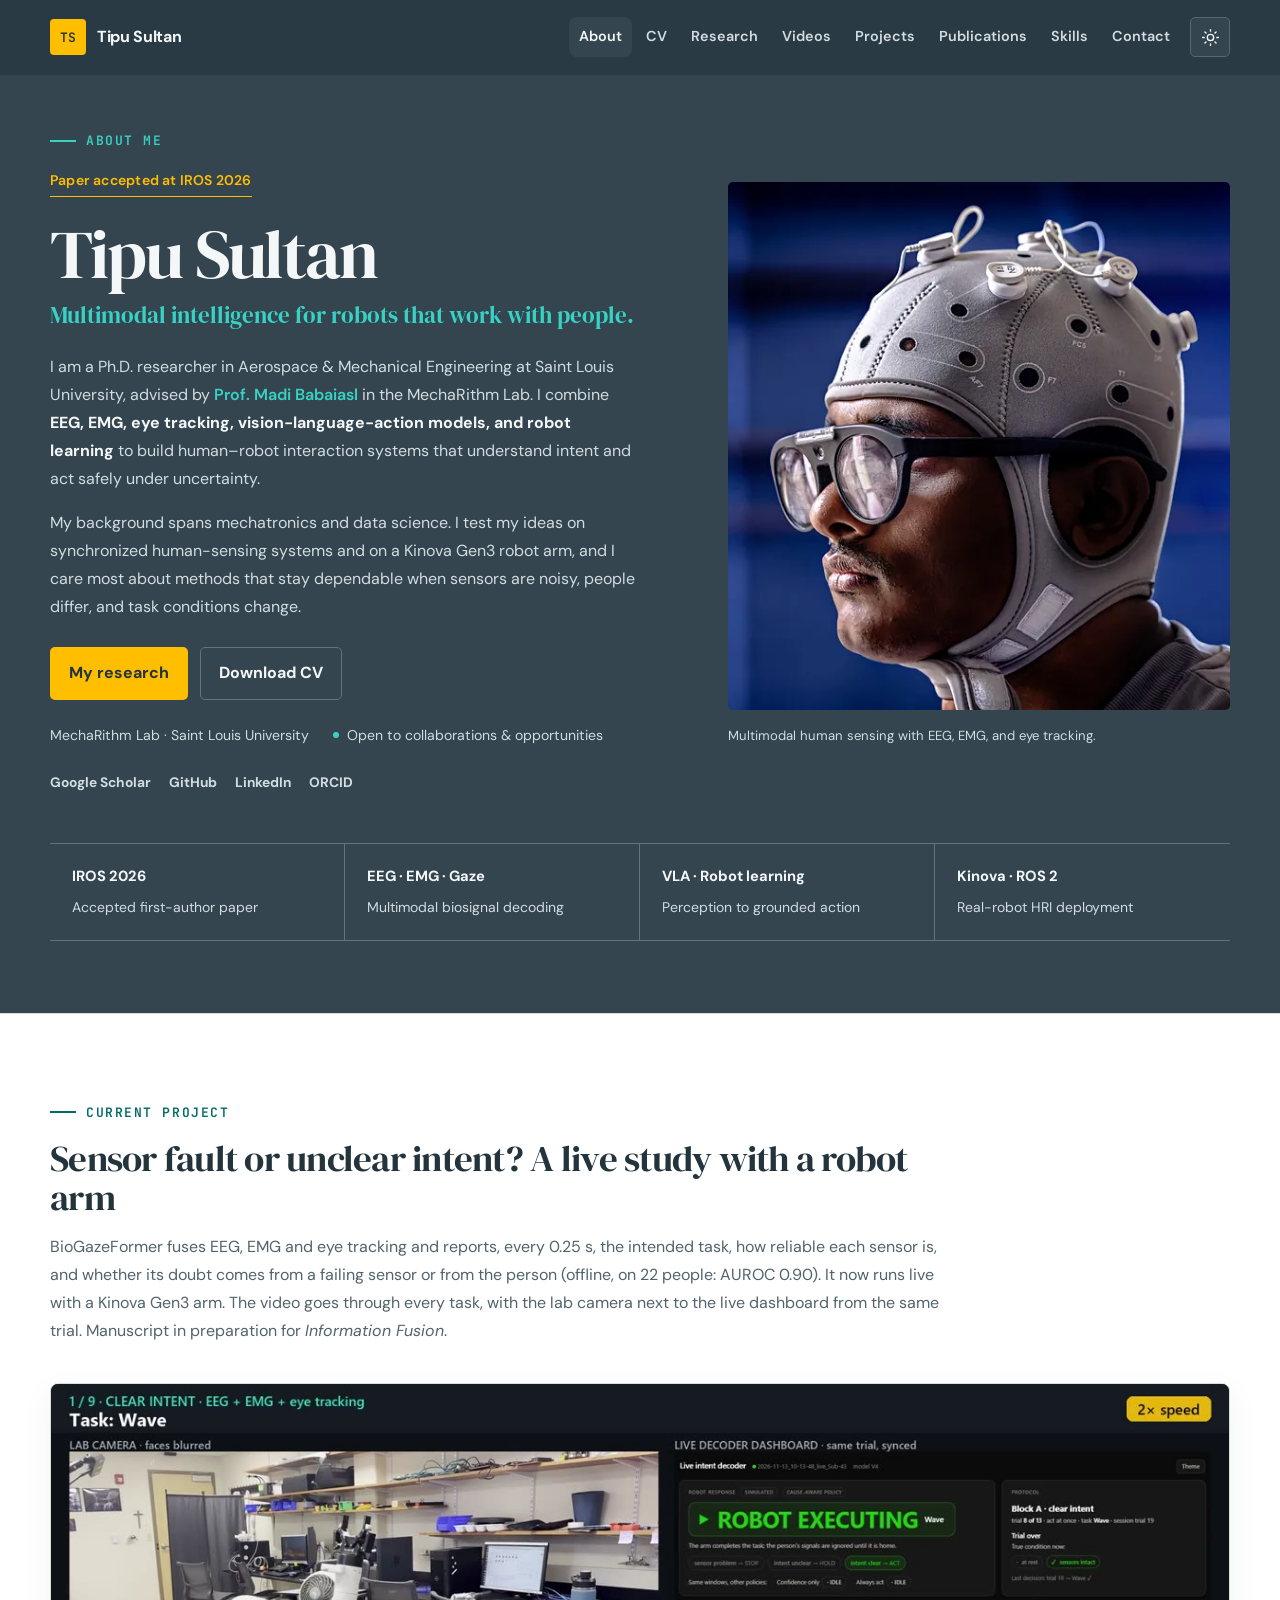
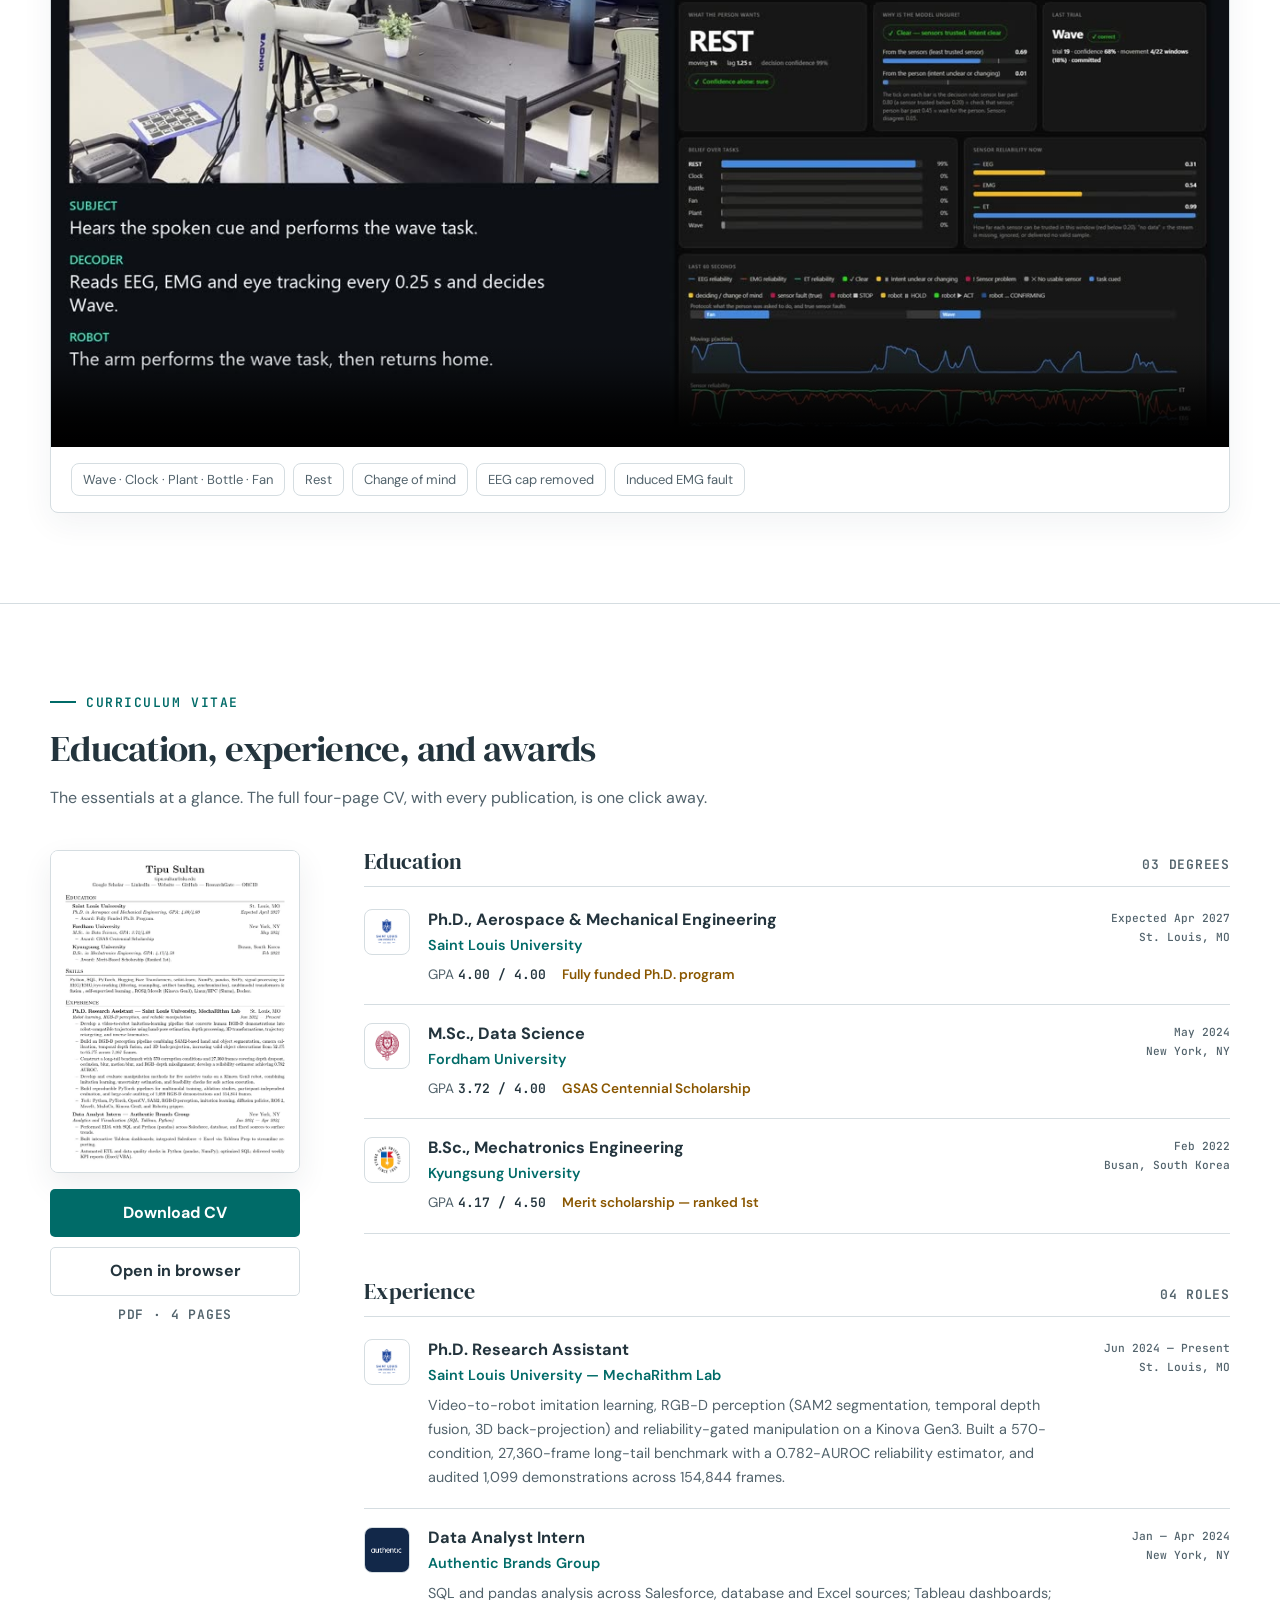
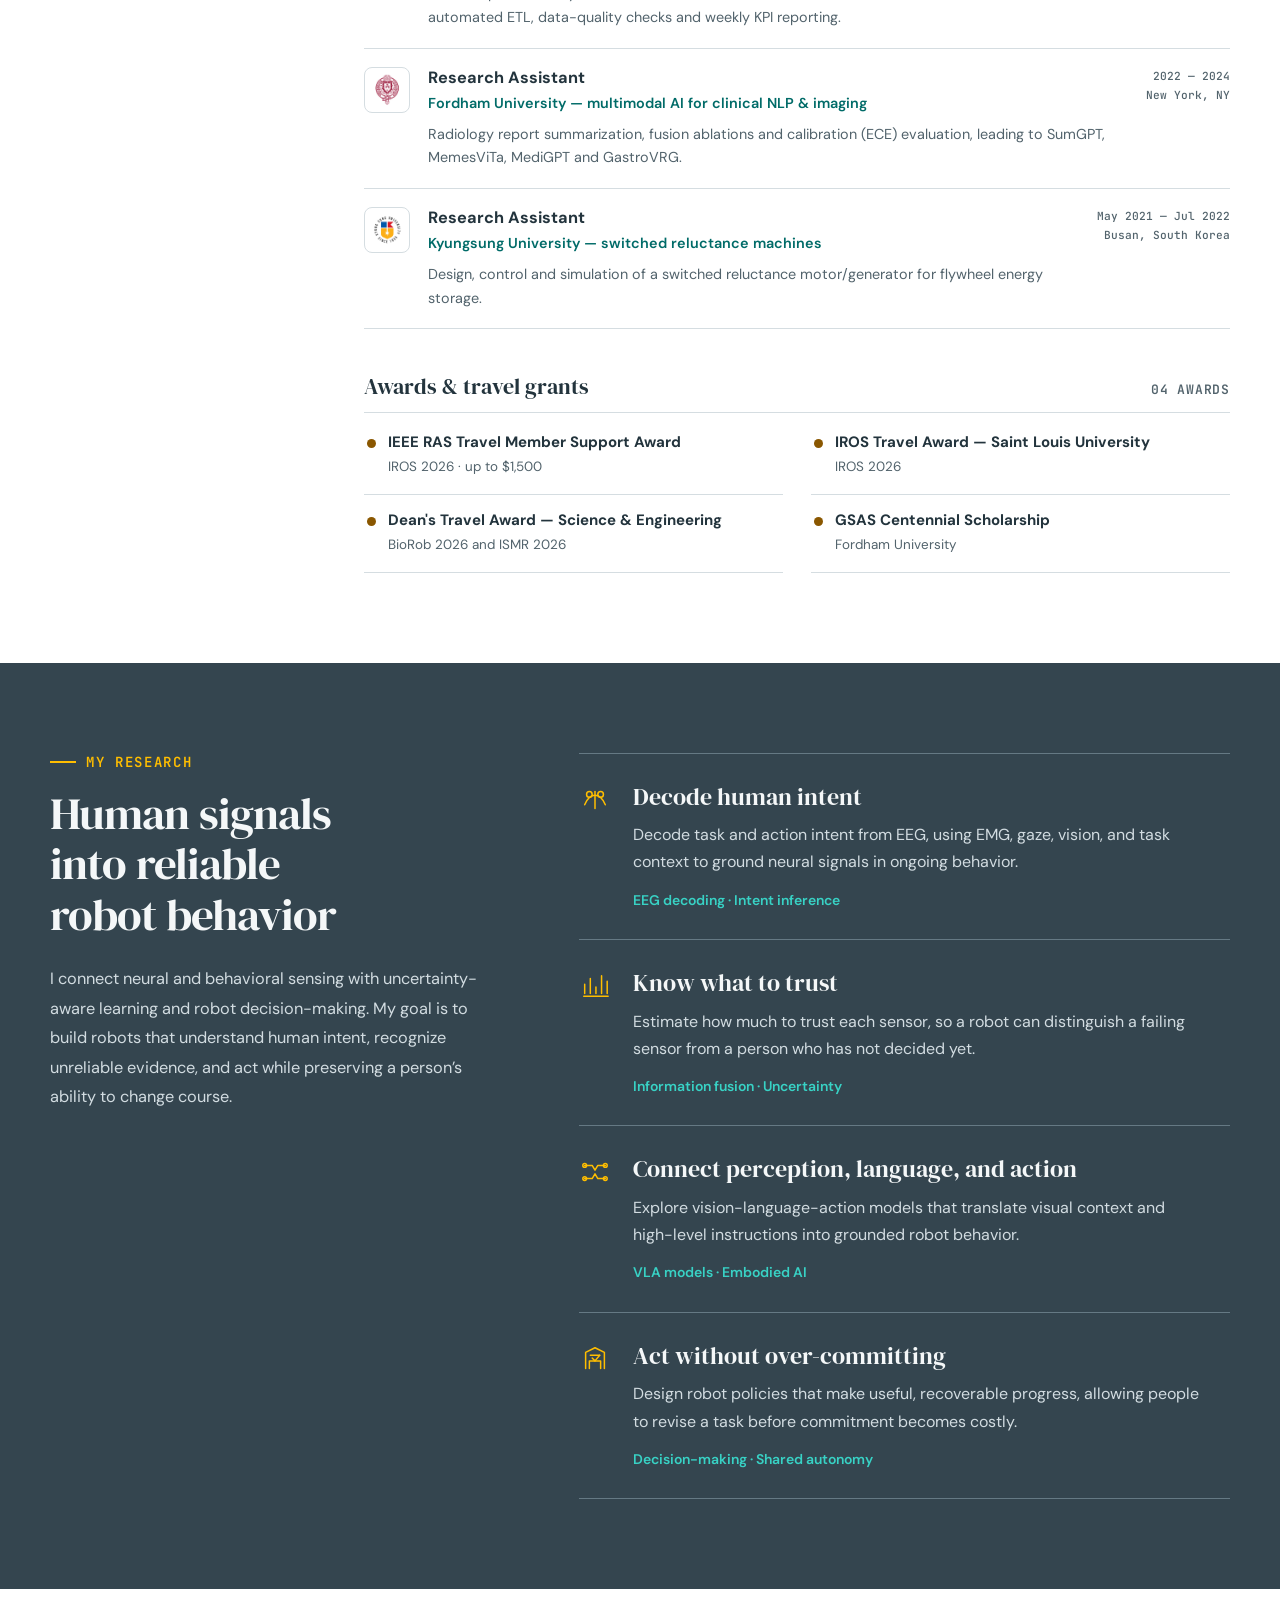
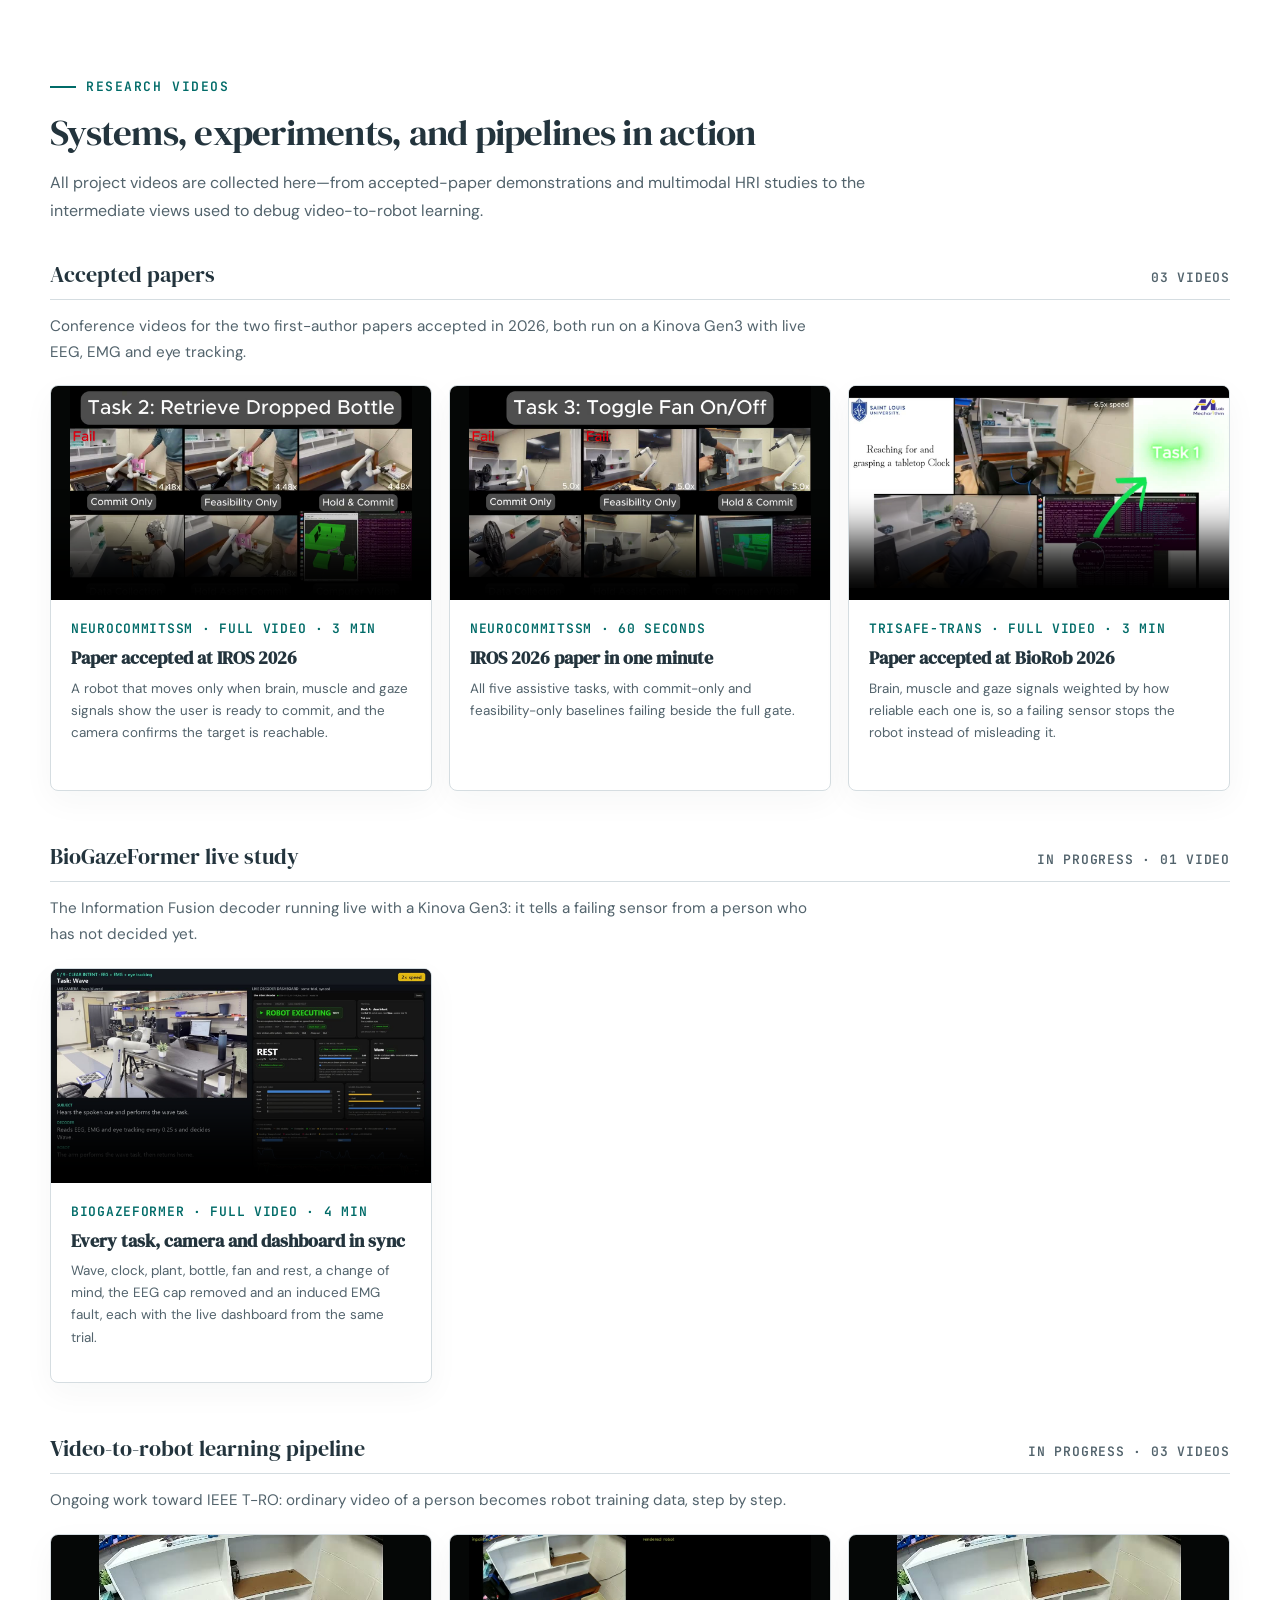
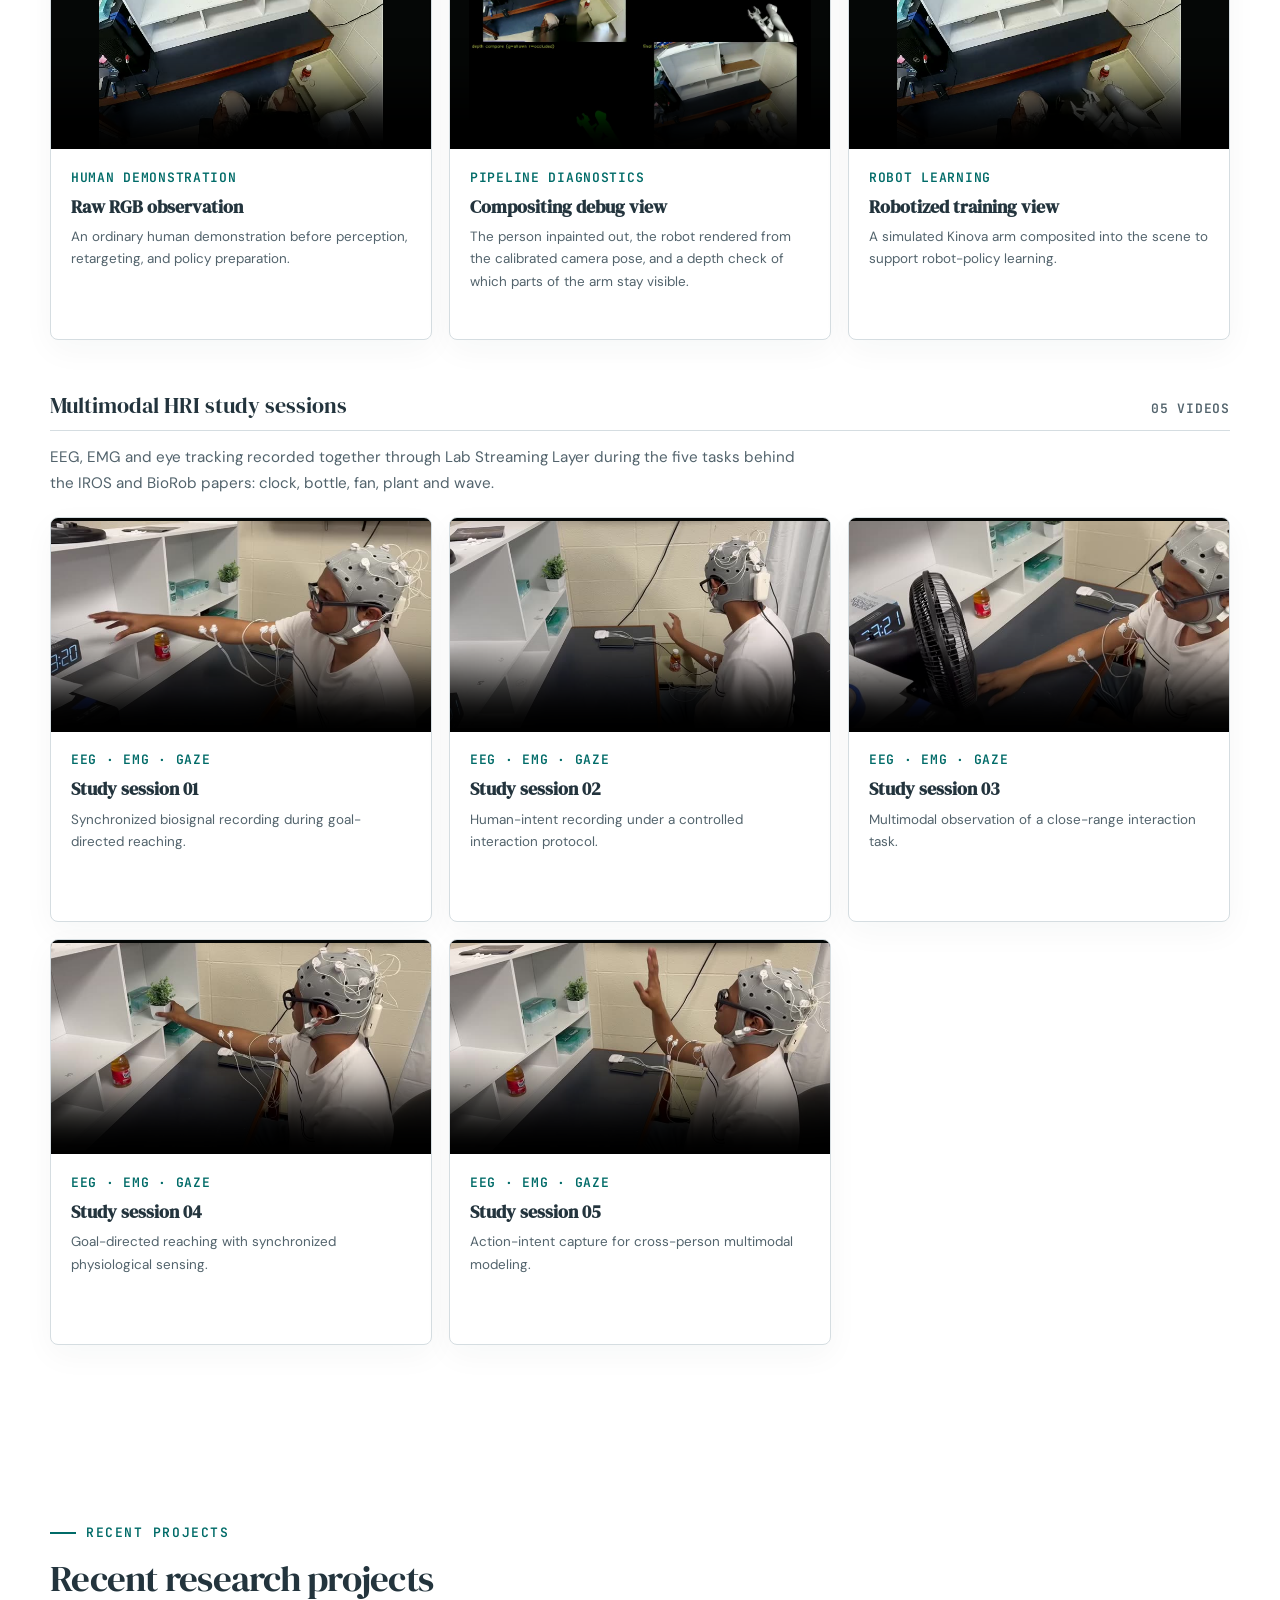
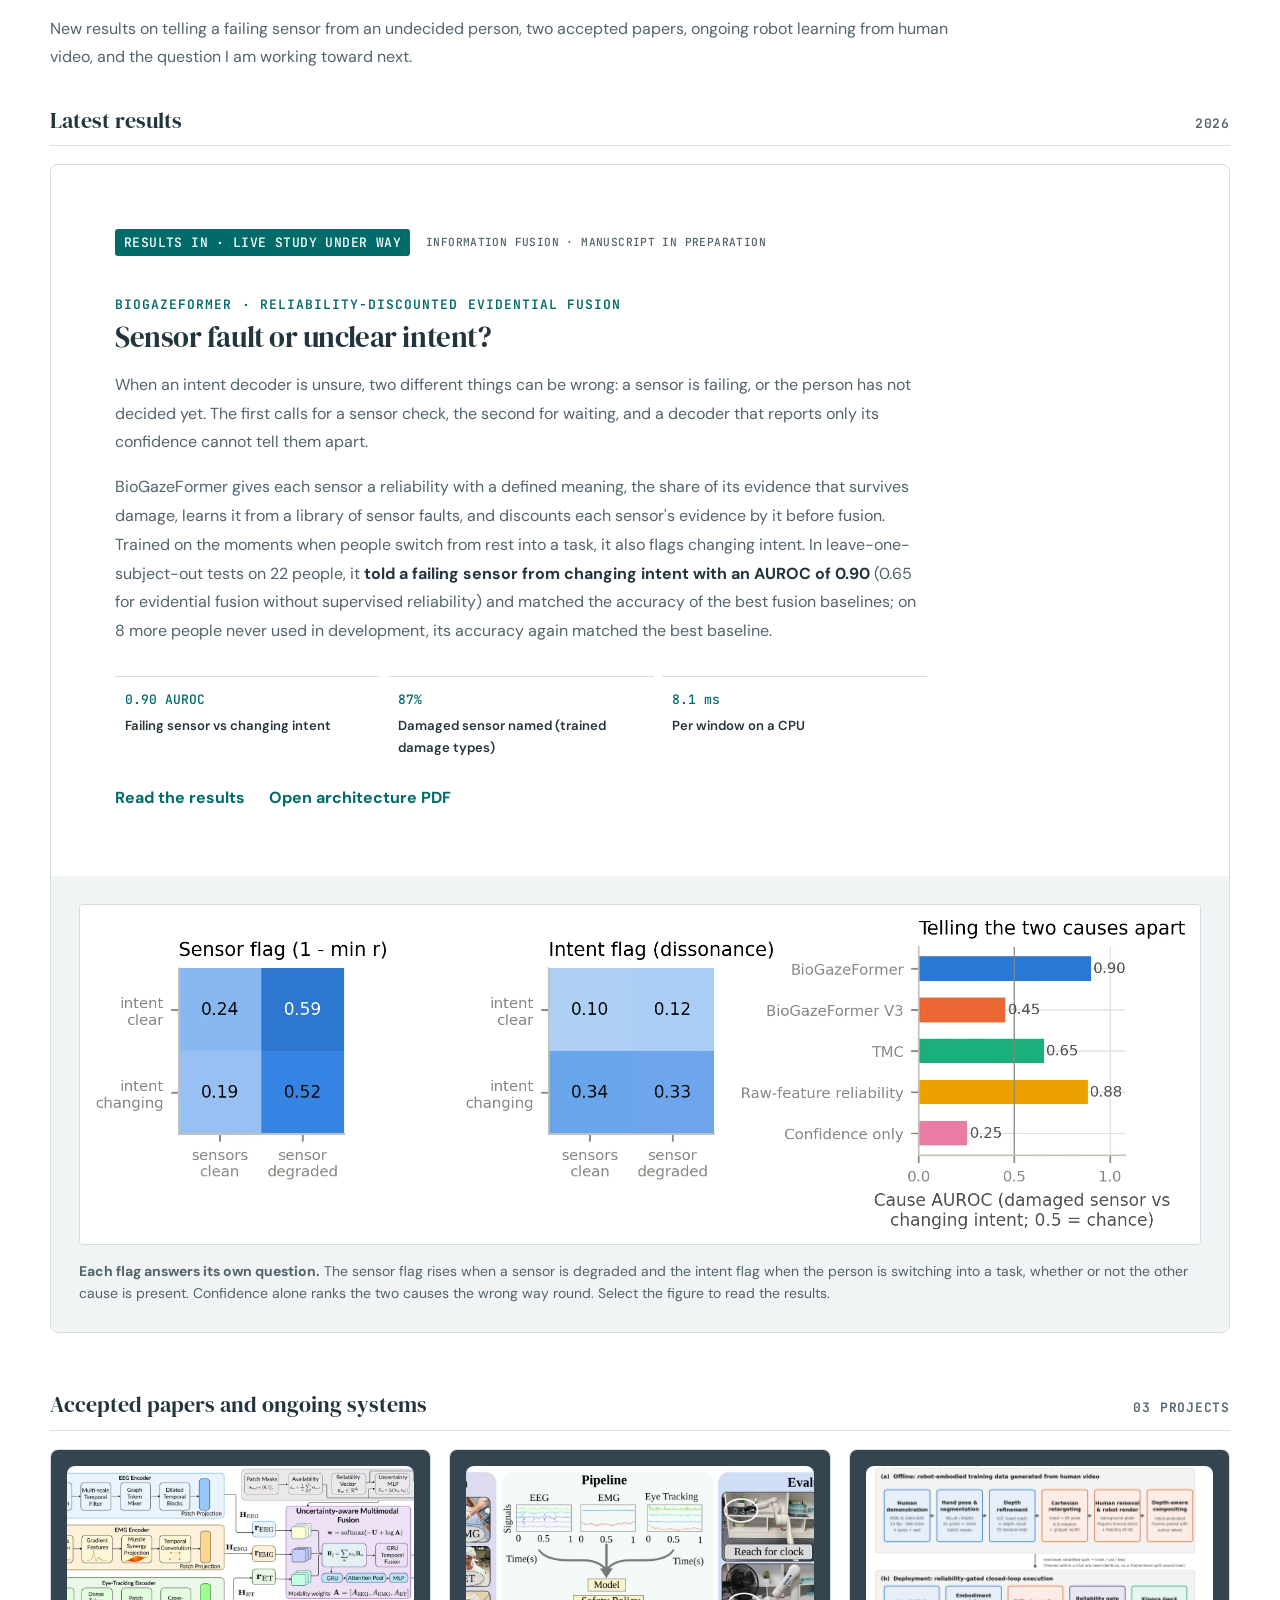
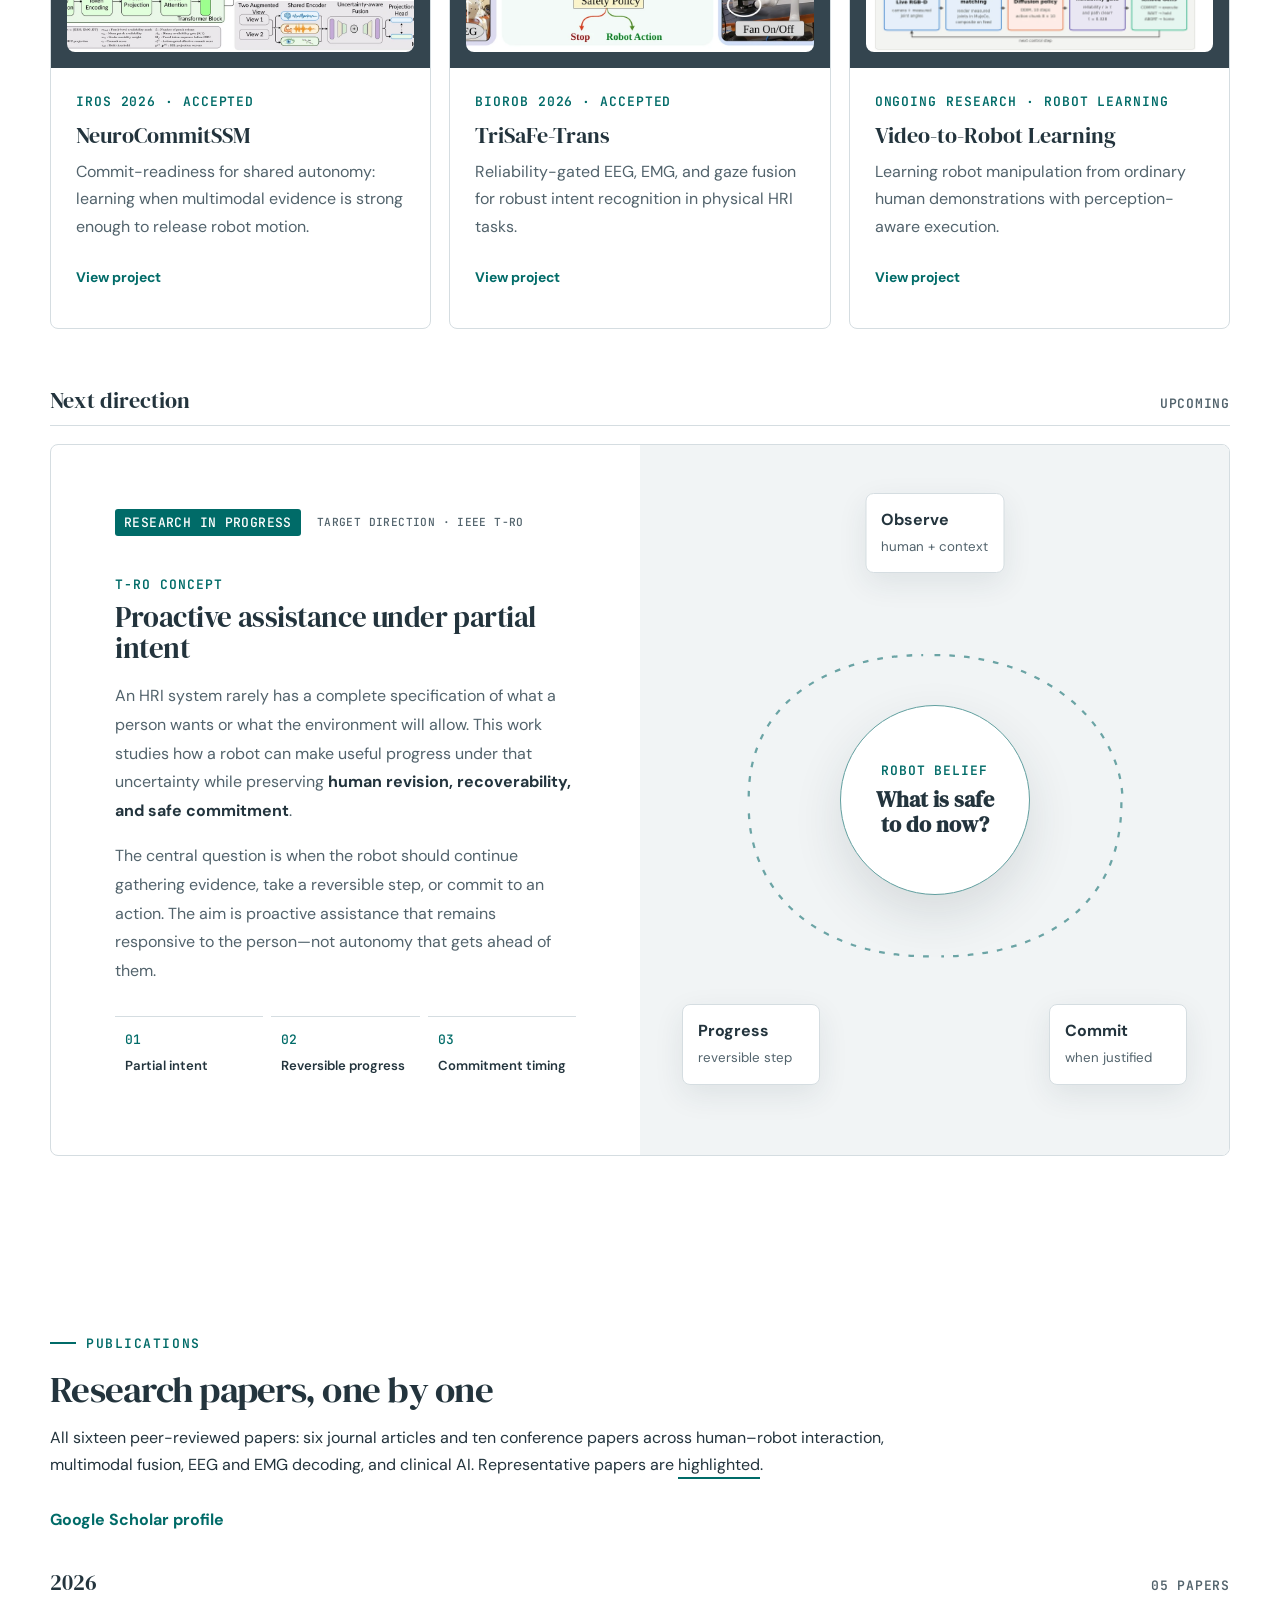
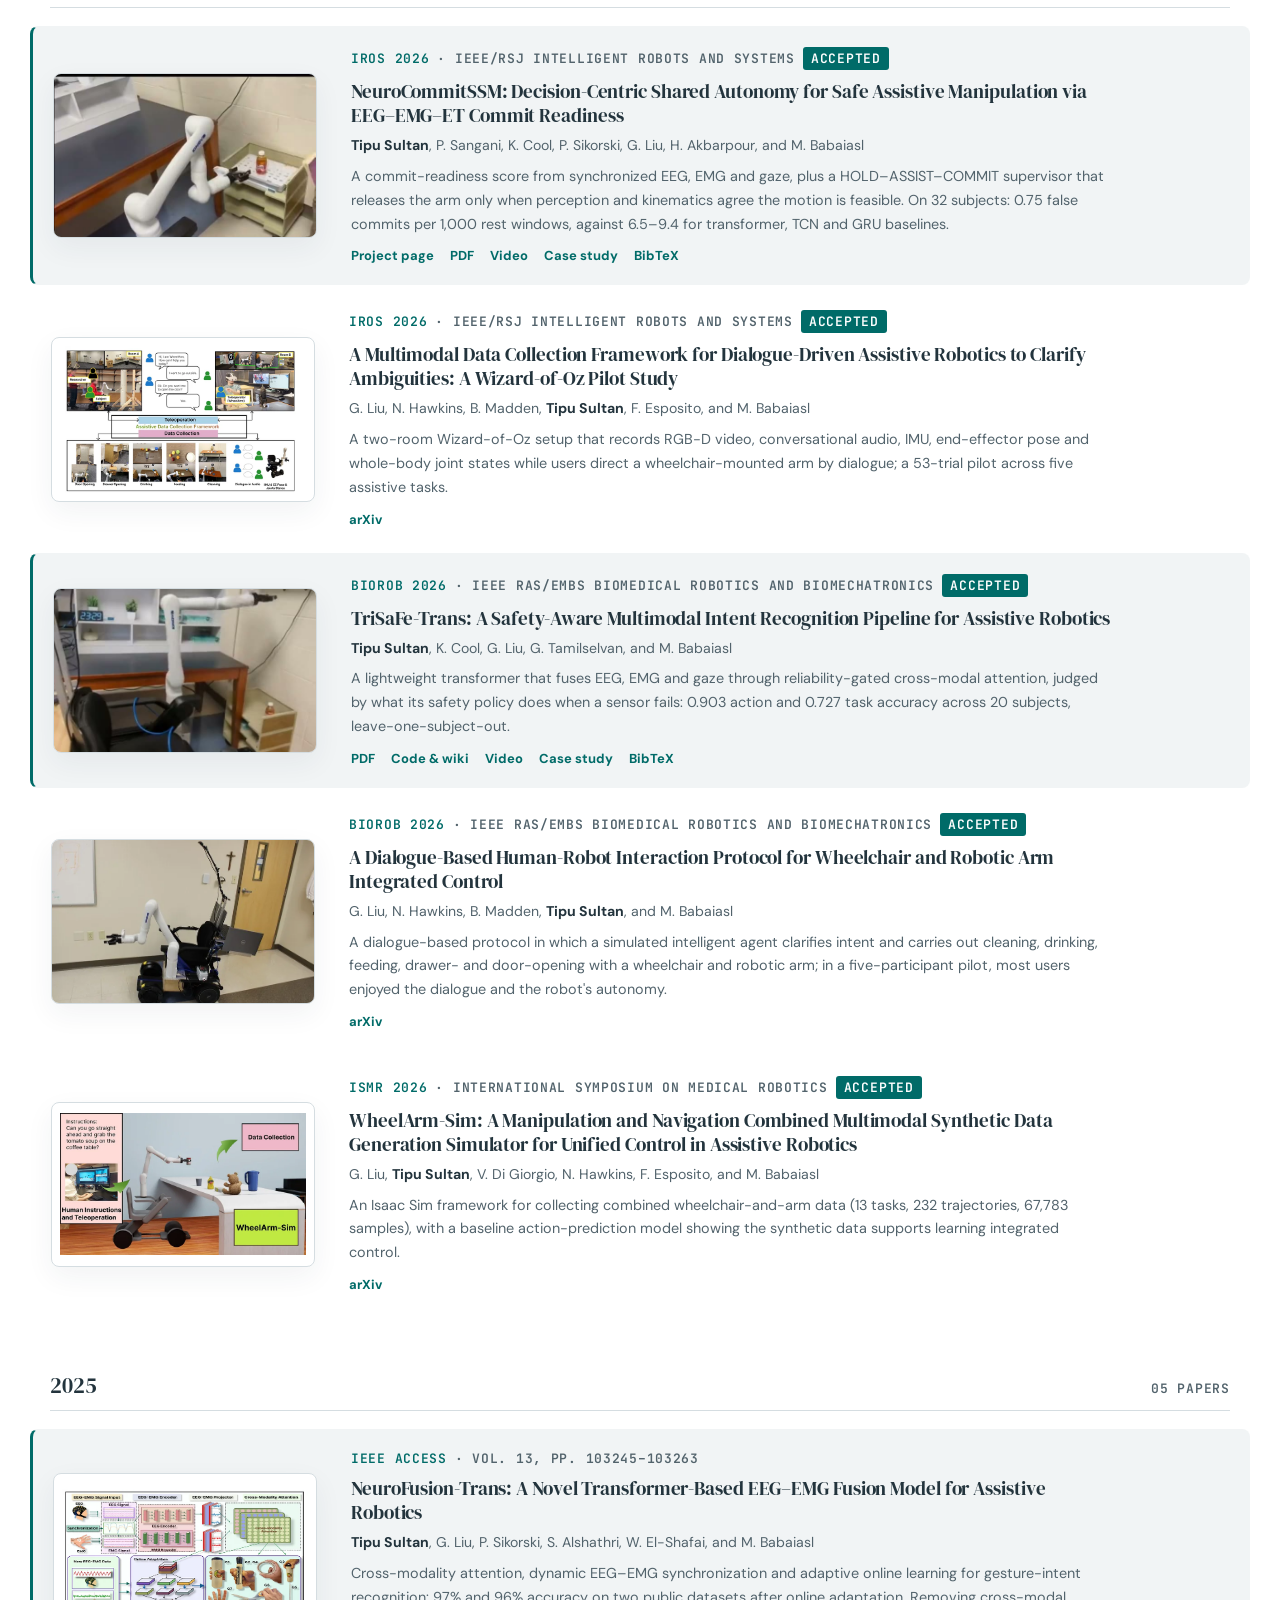
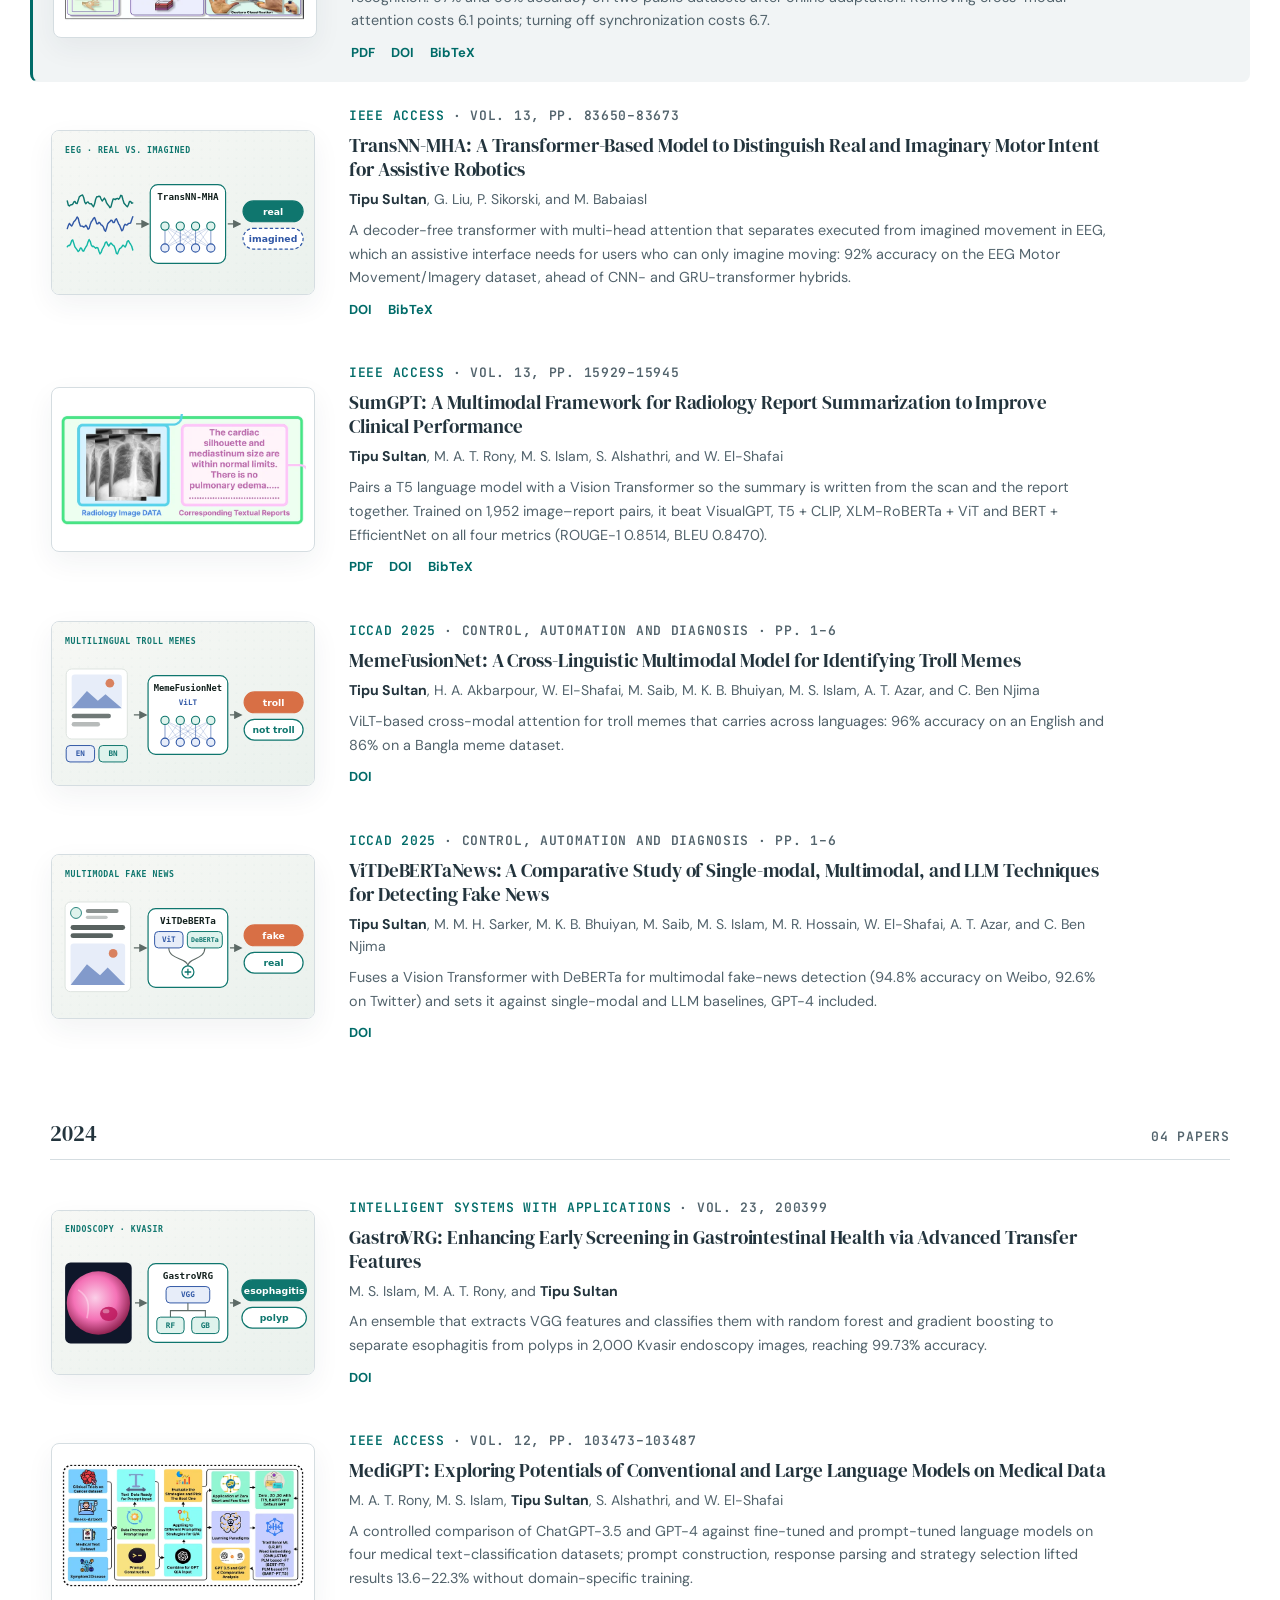
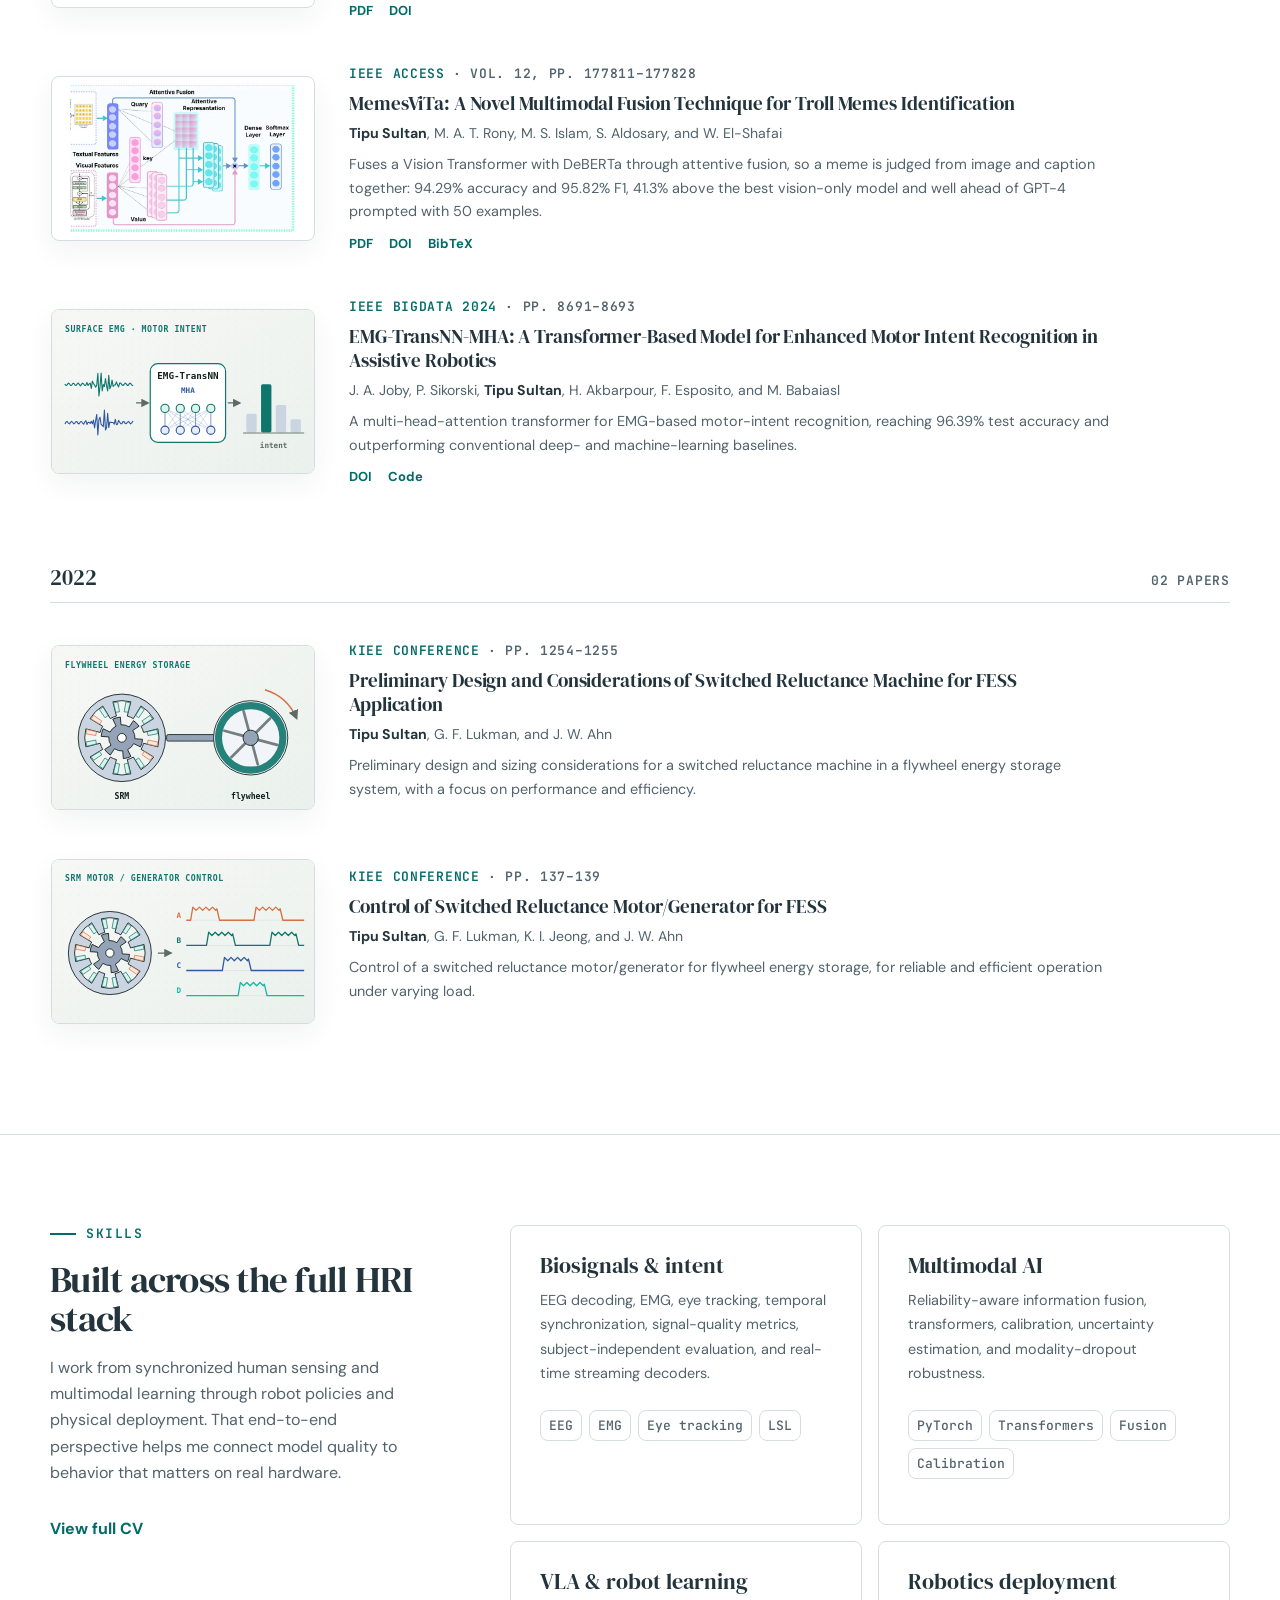
==== commit 9005f0a8: "Redesign research overview with charcoal editorial layout" ====
--- a/index.html
+++ b/index.html
@@ -281,13 +281,13 @@
       </div>
     </section>
 
-    <section class="research-section" id="research">
-      <div class="shell">
-        <header class="section-intro reveal">
+    <section class="research-section" id="research" aria-labelledby="research-title">
+      <div class="shell research-layout">
+        <header class="section-intro research-intro reveal">
           <p class="eyebrow">My research</p>
-          <h2>Human signals into reliable robot behavior</h2>
+          <h2 id="research-title">Human signals into reliable robot behavior</h2>
           <p>
-            My work connects neural and behavioral sensing, uncertainty-aware learning, vision-language-action (VLA) models, and robot decision-making. The goal is not only to predict what a person wants, but to determine whether the evidence is reliable enough—and whether the robot’s next action preserves the person’s ability to change course.
+            I connect neural and behavioral sensing with uncertainty-aware learning and robot decision-making. My goal is to build robots that understand human intent, recognize unreliable evidence, and act while preserving a person’s ability to change course.
           </p>
         </header>
 
@@ -296,36 +296,44 @@
             <div class="theme-icon" aria-hidden="true">
               <svg viewBox="0 0 32 32"><path d="M5 21c3-7 6-10 11-10s8 3 11 10"></path><circle cx="10" cy="10" r="3"></circle><circle cx="22" cy="10" r="3"></circle><path d="M16 7v18"></path></svg>
             </div>
-            <h3>Decode human intent</h3>
-            <p>Decode task and action intent from EEG while using EMG, gaze, vision, and task context to ground neural signals in ongoing behavior.</p>
-            <span class="card-note">EEG decoding · Intent inference</span>
+            <div class="theme-copy">
+              <h3>Decode human intent</h3>
+              <p>Decode task and action intent from EEG, using EMG, gaze, vision, and task context to ground neural signals in ongoing behavior.</p>
+              <span class="card-note">EEG decoding · Intent inference</span>
+            </div>
           </article>
 
           <article class="theme-card reveal">
             <div class="theme-icon" aria-hidden="true">
               <svg viewBox="0 0 32 32"><path d="M5 24V14M11 24V8M17 24V17M23 24V5M29 24V11"></path><path d="M4 27h26"></path></svg>
             </div>
-            <h3>Know what to trust</h3>
-            <p>Give each sensor a reliability with a defined meaning, so a robot can tell a failing sensor from a person who has not decided yet.</p>
-            <span class="card-note">Information fusion · Uncertainty</span>
+            <div class="theme-copy">
+              <h3>Know what to trust</h3>
+              <p>Estimate how much to trust each sensor, so a robot can distinguish a failing sensor from a person who has not decided yet.</p>
+              <span class="card-note">Information fusion · Uncertainty</span>
+            </div>
           </article>
 
           <article class="theme-card reveal">
             <div class="theme-icon" aria-hidden="true">
               <svg viewBox="0 0 32 32"><path d="M5 9h8l3 5 3-5h8"></path><path d="M5 23h8l3-5 3 5h8"></path><circle cx="5" cy="9" r="2"></circle><circle cx="27" cy="9" r="2"></circle><circle cx="5" cy="23" r="2"></circle><circle cx="27" cy="23" r="2"></circle></svg>
             </div>
-            <h3>Connect perception, language, and action</h3>
-            <p>Explore vision-language-action models that translate visual context and high-level instructions into grounded robot behavior.</p>
-            <span class="card-note">VLA models · Embodied AI</span>
+            <div class="theme-copy">
+              <h3>Connect perception, language, and action</h3>
+              <p>Explore vision-language-action models that translate visual context and high-level instructions into grounded robot behavior.</p>
+              <span class="card-note">VLA models · Embodied AI</span>
+            </div>
           </article>
 
           <article class="theme-card reveal">
             <div class="theme-icon" aria-hidden="true">
               <svg viewBox="0 0 32 32"><path d="M6 26V9l10-5 10 5v17"></path><path d="M10 26v-8h12v8M11 12h10"></path><path d="m13 15 3 3 5-6"></path></svg>
             </div>
-            <h3>Act without over-committing</h3>
-            <p>Design robot policies that make useful progress while remaining recoverable, allowing people to revise a task before commitment becomes costly.</p>
-            <span class="card-note">Decision-making · Shared autonomy</span>
+            <div class="theme-copy">
+              <h3>Act without over-committing</h3>
+              <p>Design robot policies that make useful, recoverable progress, allowing people to revise a task before commitment becomes costly.</p>
+              <span class="card-note">Decision-making · Shared autonomy</span>
+            </div>
           </article>
         </div>
       </div>
--- a/assets/css/home.css
+++ b/assets/css/home.css
@@ -284,20 +284,44 @@
 .section-intro > p:last-child, .about-copy > p, .contact-card > div > p { color: var(--muted); font-size: 1rem; line-height: 1.75; }
 .section-intro-wide { max-width: 900px; }
 
-.research-section { background: var(--surface); }
-.theme-grid { display: grid; grid-template-columns: repeat(2, minmax(0, 1fr)); gap: 32px 48px; }
+/* A research overview with one introduction and four connected themes. */
+.research-section {
+  --ink: #f4f7f8;
+  --muted: #d2dce1;
+  --accent: #38d2c5;
+  --line: #657984;
+  background: #34454f;
+  color: var(--ink);
+}
+.research-layout {
+  display: grid;
+  grid-template-columns: minmax(0, .82fr) minmax(0, 1.18fr);
+  gap: clamp(40px, 6vw, 80px);
+  align-items: start;
+}
+.research-intro { position: sticky; top: 110px; max-width: none; margin-bottom: 0; }
+.research-intro .eyebrow { color: var(--gold); font-size: .875rem; }
+.research-section .research-intro h2 {
+  max-width: 14ch;
+  margin-bottom: 24px;
+  font-size: clamp(2.15rem, 3.5vw, 3rem);
+  line-height: 1.13;
+}
+.research-intro > p:last-child { max-width: 40ch; font-size: 1.02rem; line-height: 1.8; }
+.theme-grid { display: grid; grid-template-columns: minmax(0, 1fr); }
 .theme-card {
-  position: relative;
-  min-height: 300px;
-  padding: 28px 0 48px;
-  overflow: hidden;
-  border-top: 2px solid var(--accent);
-}
-.theme-icon { display: grid; width: 44px; height: 44px; margin-bottom: 24px; place-items: center; color: var(--accent); }
+  display: grid;
+  grid-template-columns: 32px minmax(0, 1fr);
+  gap: 22px;
+  padding: 28px 0;
+  border-top: 1px solid var(--line);
+}
+.theme-card:last-child { border-bottom: 1px solid var(--line); }
+.theme-icon { display: grid; width: 32px; height: 36px; place-items: center; color: var(--gold); }
 .theme-icon svg { width: 30px; fill: none; stroke: currentColor; stroke-linecap: round; stroke-linejoin: round; stroke-width: 1.6; }
-.theme-card h3 { margin-bottom: 12px; font-family: var(--display); font-size: 1.4rem; }
-.theme-card p { max-width: 33ch; color: var(--muted); line-height: 1.75; }
-.card-note { position: absolute; z-index: 1; bottom: 16px; left: 0; font: 600 .8125rem var(--mono); letter-spacing: .03em; color: var(--accent); }
+.theme-card h3 { margin-bottom: 10px; font-family: var(--display); font-size: clamp(1.3rem, 1.85vw, 1.6rem); line-height: 1.25; }
+.theme-card p { max-width: 52ch; margin: 0; color: var(--muted); line-height: 1.7; }
+.card-note { display: block; margin-top: 13px; color: var(--accent); font-size: .875rem; font-weight: 600; line-height: 1.6; }
 
 .expertise-section { background: var(--dark-panel); color: #f4f7f8; }
 .expertise-layout { display: grid; grid-template-columns: .68fr 1.32fr; gap: clamp(46px, 7vw, 96px); align-items: start; }
@@ -492,6 +516,10 @@
 .reveal.in { opacity: 1; transform: none; }
 
 @media (max-width: 980px) {
+  .research-layout { grid-template-columns: minmax(0, 1fr); gap: 36px; }
+  .research-intro { position: static; }
+  .research-section .research-intro h2 { max-width: 24ch; }
+  .research-intro > p:last-child { max-width: 65ch; margin-bottom: 0; }
   .nav-links { position: absolute; top: 66px; right: 22px; display: none; width: min(310px, calc(100vw - 44px)); padding: 10px; align-items: stretch; flex-direction: column; border: 1px solid var(--line); border-radius: var(--radius); background: var(--surface); box-shadow: var(--shadow); }
   .nav-links.open { display: flex; }
   .nav-links a { padding: 11px 12px; }
@@ -518,7 +546,6 @@
 @media (max-width: 760px) {
   .shell { width: min(var(--shell), calc(100% - 32px)); }
   .theme-grid, .project-grid, .expertise-grid, .video-grid { grid-template-columns: 1fr; }
-  .theme-card { min-height: 315px; }
   .project-art { height: min(58vw, 330px); }
   .project-copy { min-height: auto; }
   .direction-copy { padding: 31px 24px 38px; }
@@ -538,6 +565,9 @@
 }
 
 @media (max-width: 520px) {
+  .theme-card { grid-template-columns: 28px minmax(0, 1fr); gap: 16px; padding-block: 24px; }
+  .theme-icon { width: 28px; height: 30px; }
+  .theme-icon svg { width: 26px; }
   body { font-size: 16px; }
   .brand span:last-child { display: none; }
   .hero { min-height: auto; padding: 116px 0 72px; }
@@ -686,5 +716,15 @@
     padding-top: 24px;
   }
   .hero-acceptance { color: #006b68; border-color: currentColor; }
+  .research-section {
+    --ink: #23343d;
+    --muted: #52636c;
+    --accent: #006b68;
+    --line: #d5dde1;
+    background: #fff;
+    color: var(--ink);
+  }
+  .research-intro { position: static; }
+  .research-intro .eyebrow, .theme-icon { color: #006b68; }
   .reveal { opacity: 1; transform: none; }
 }
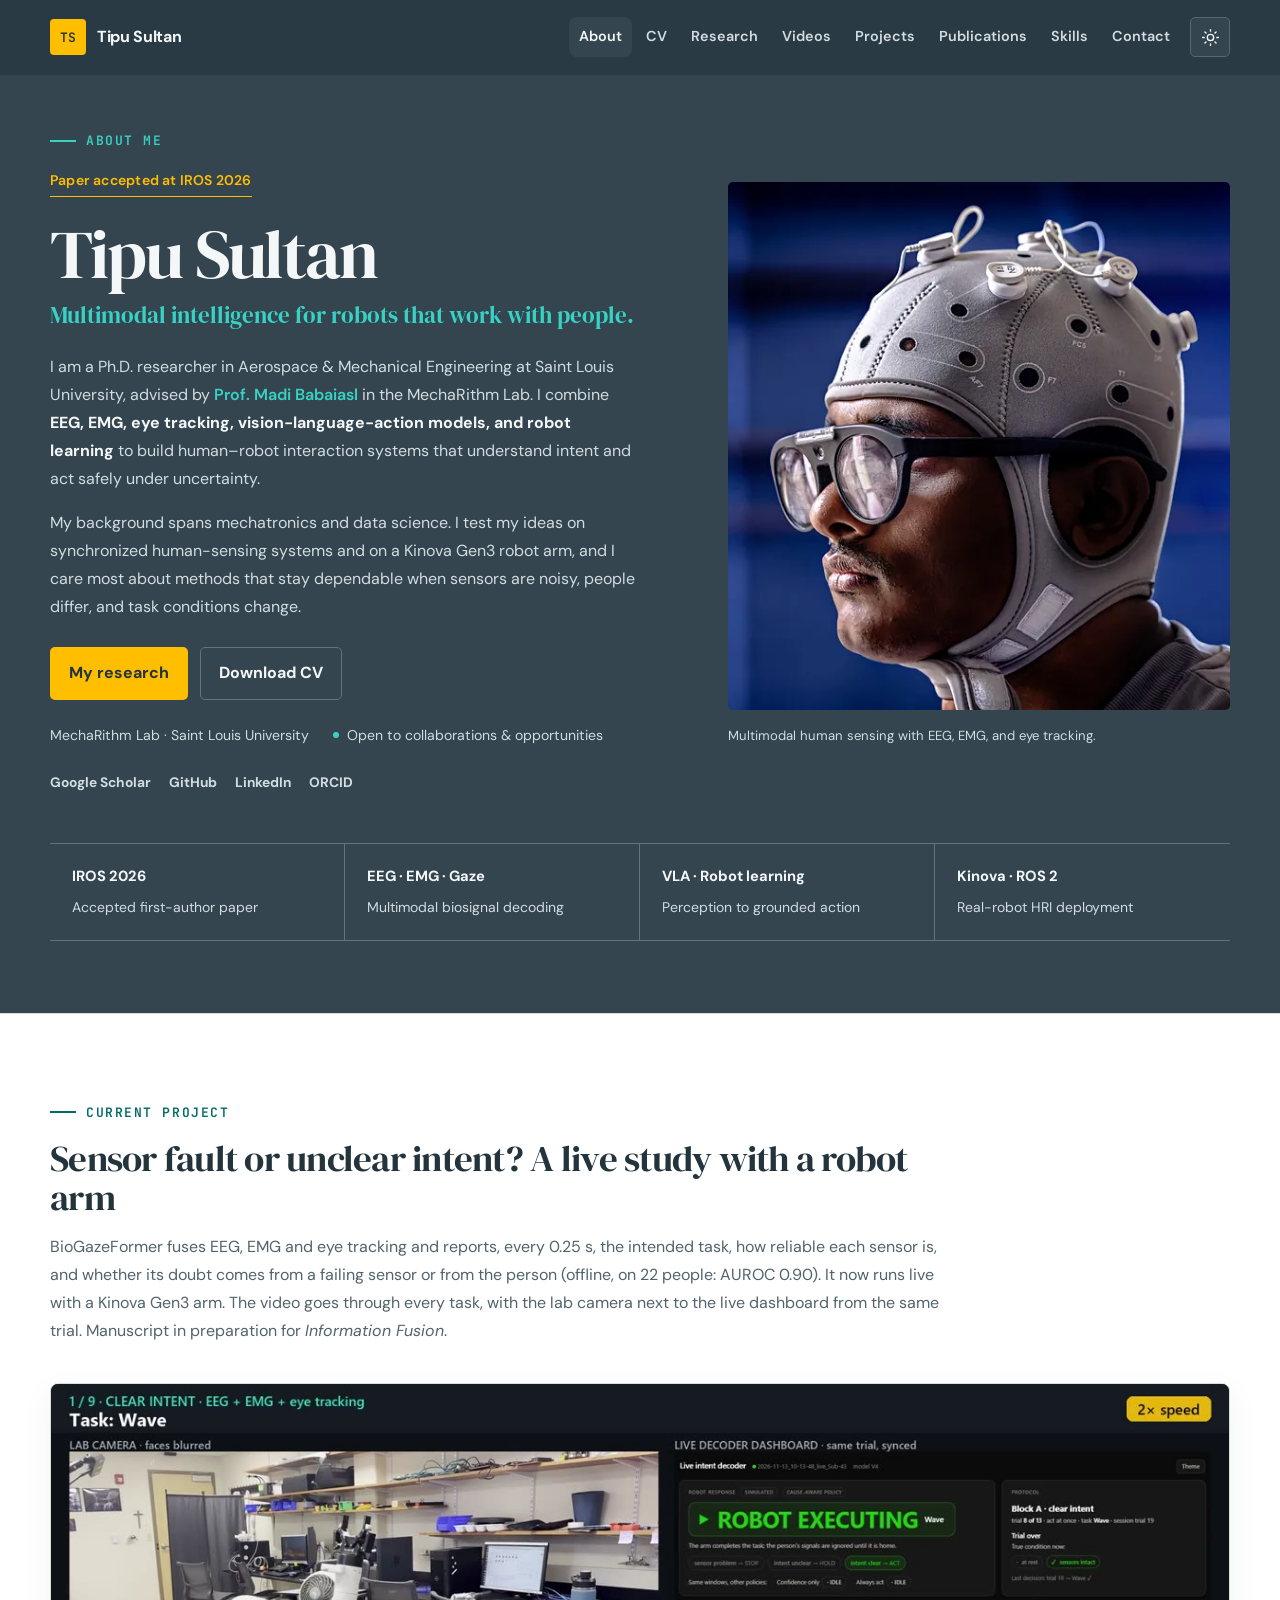
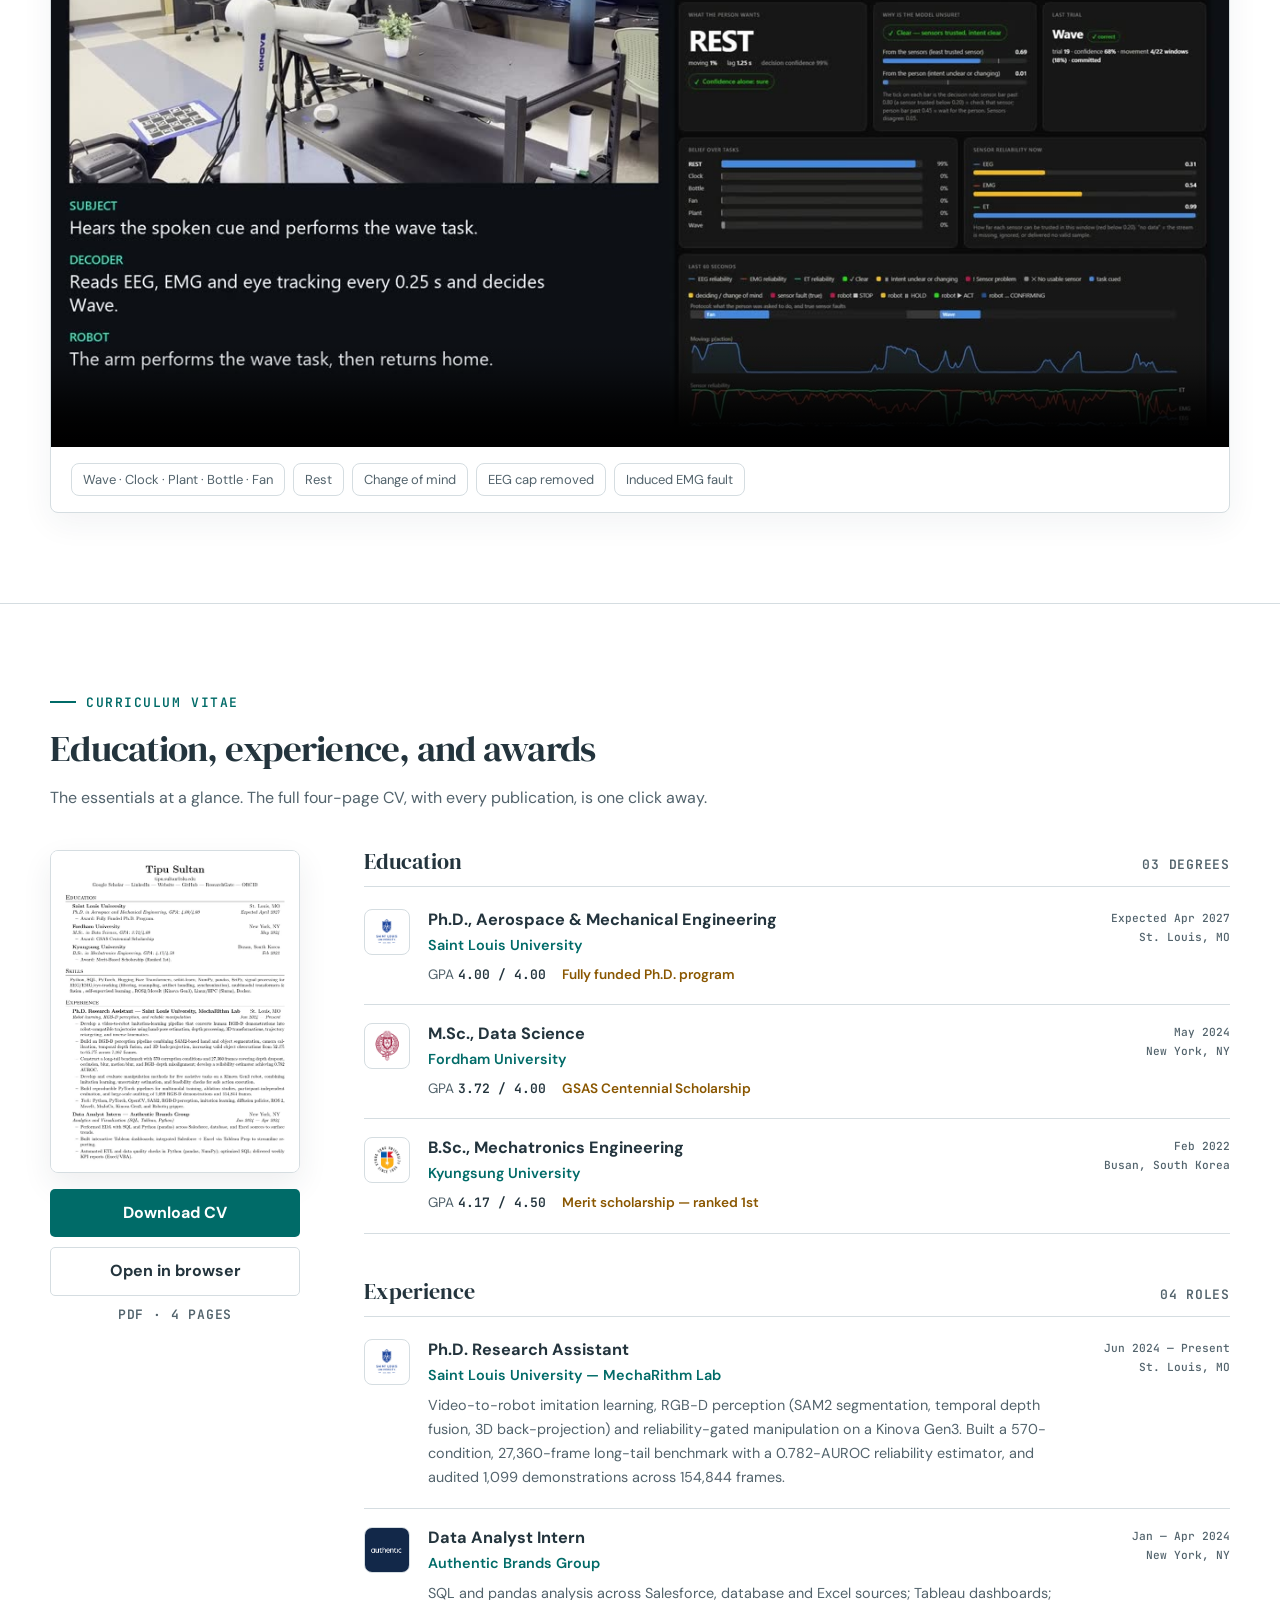
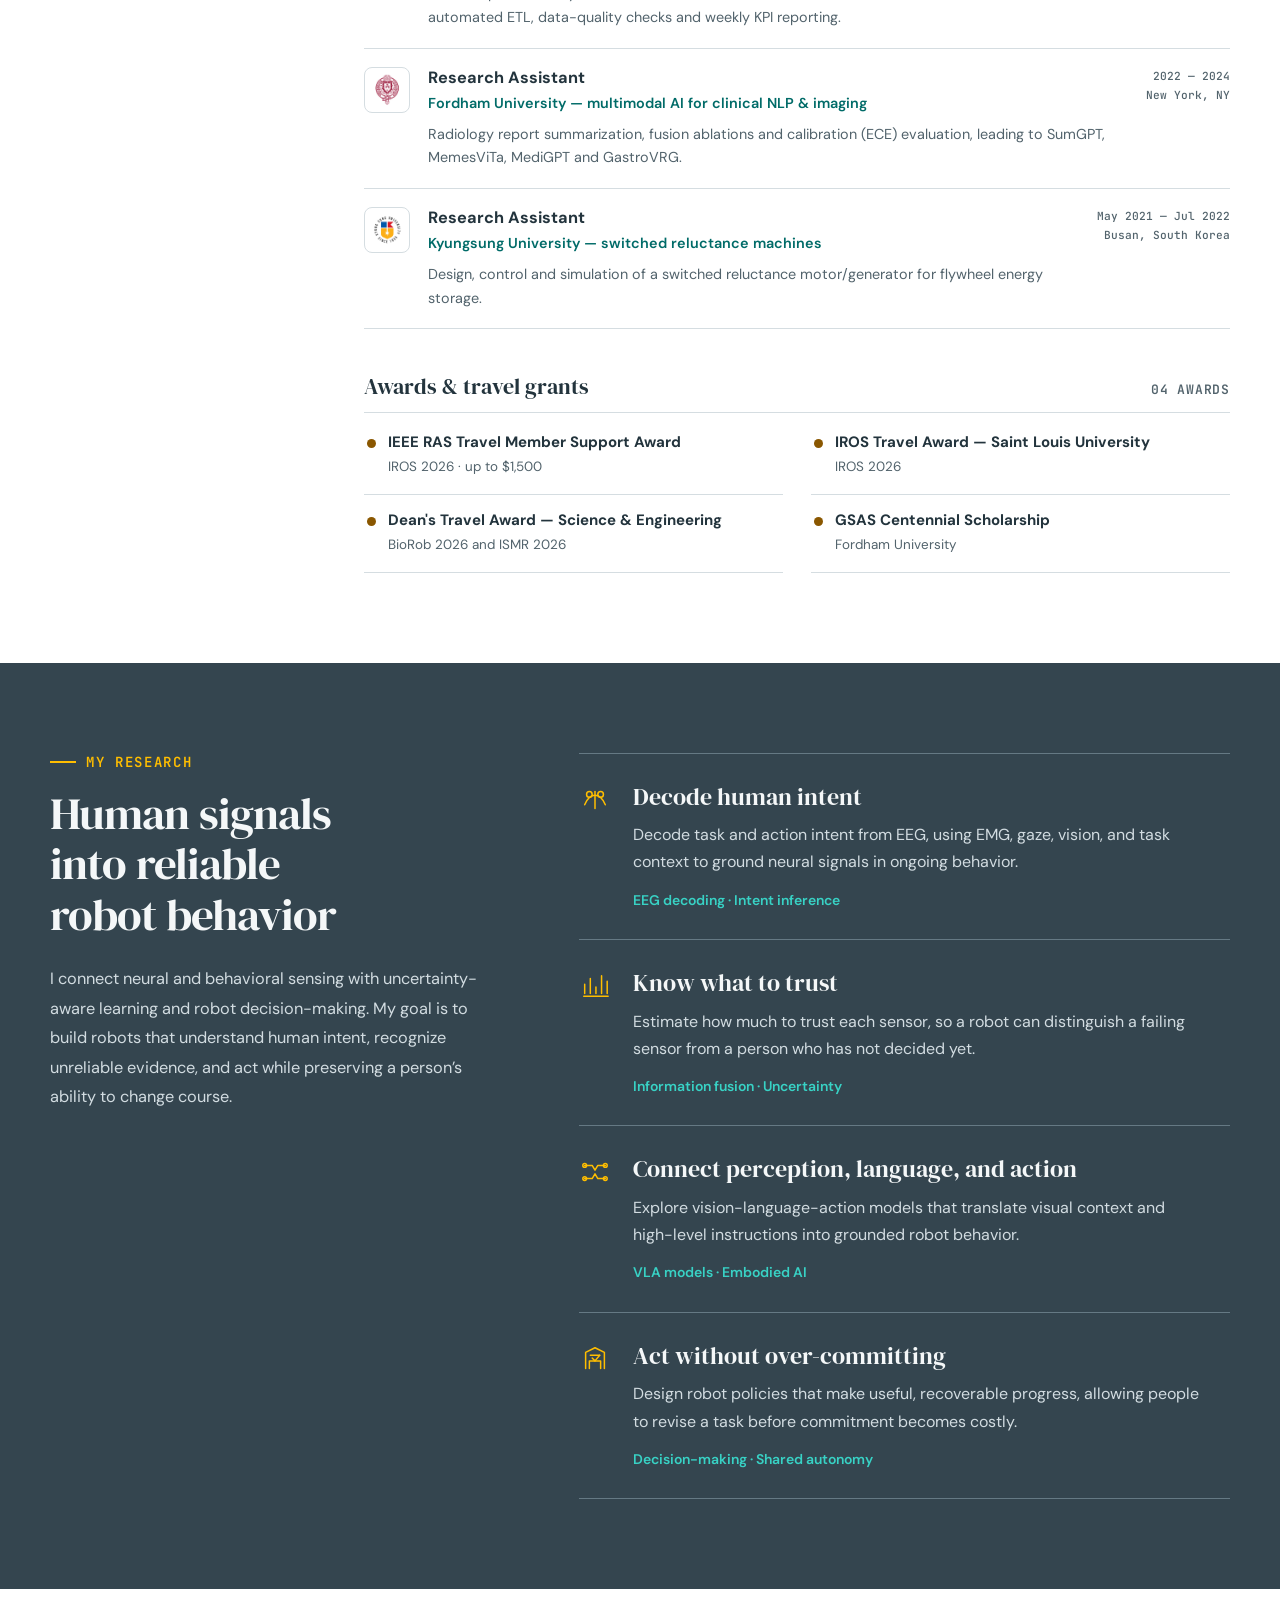
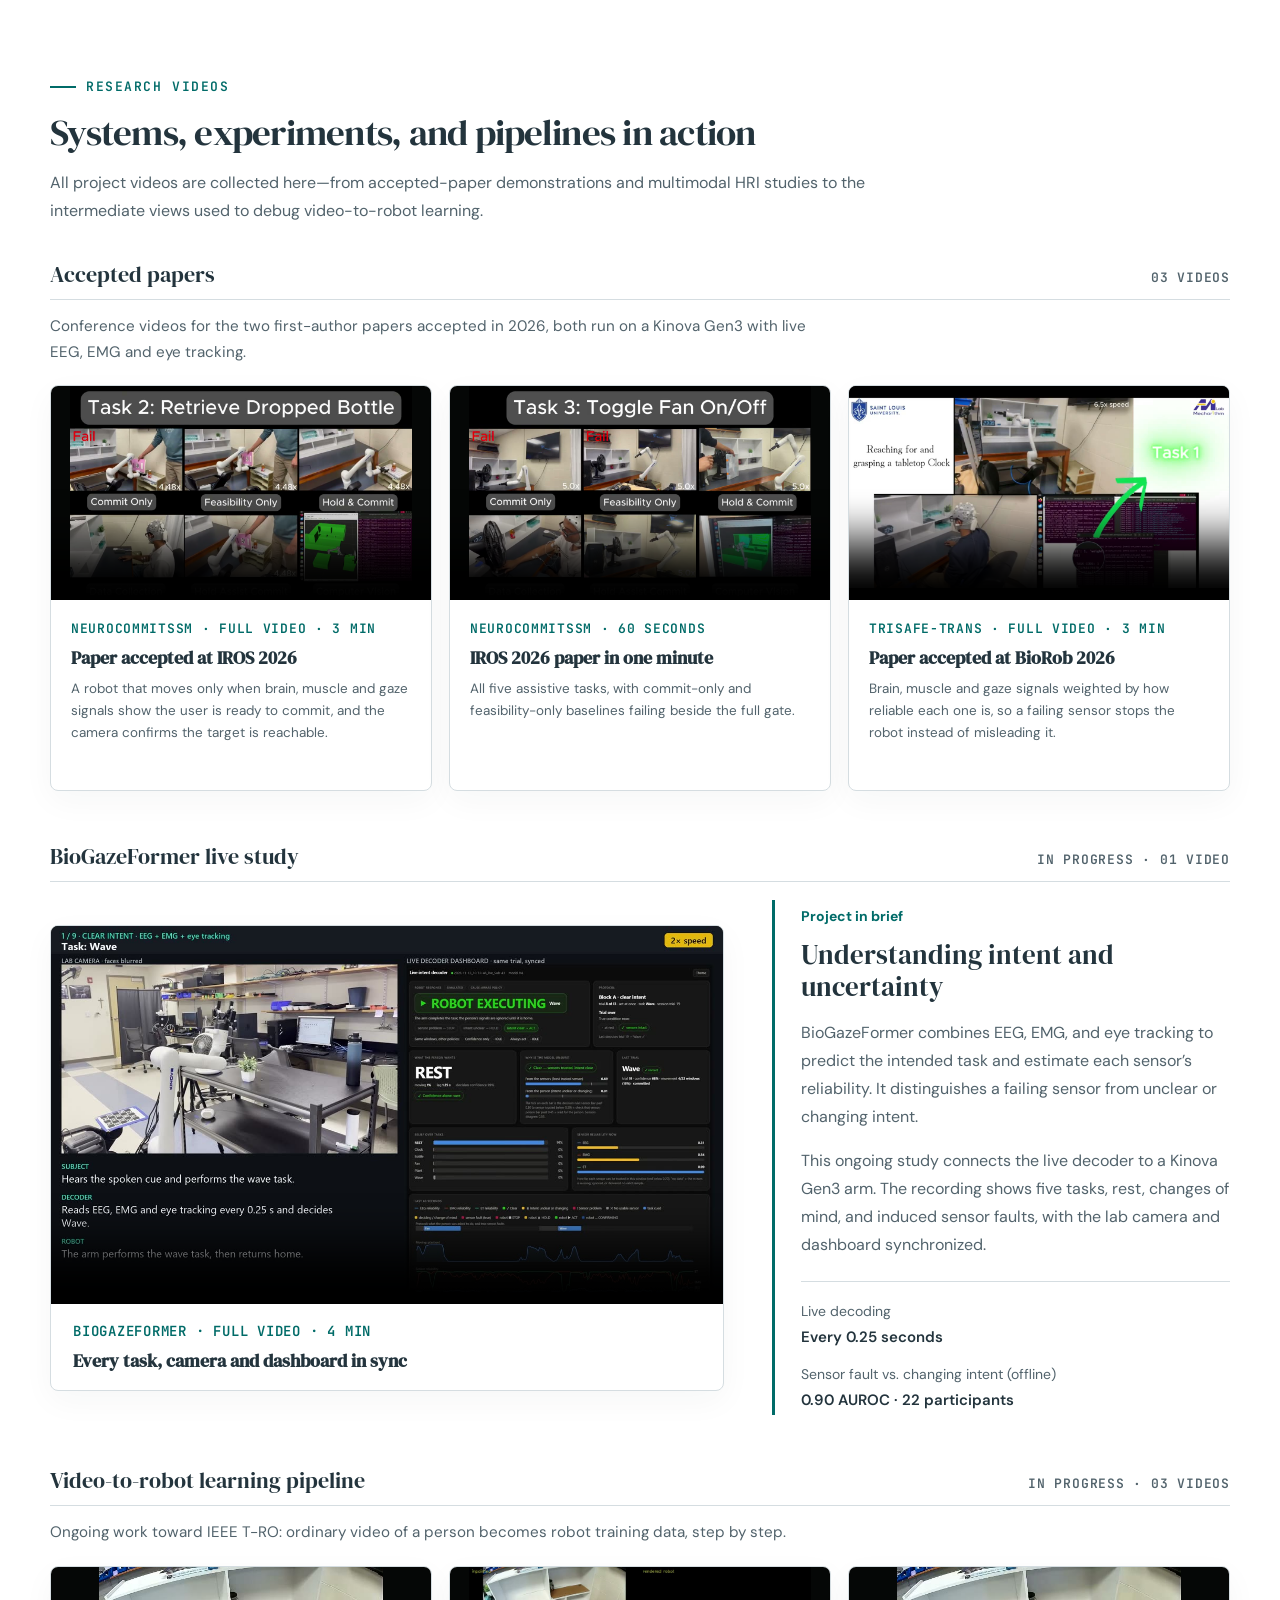
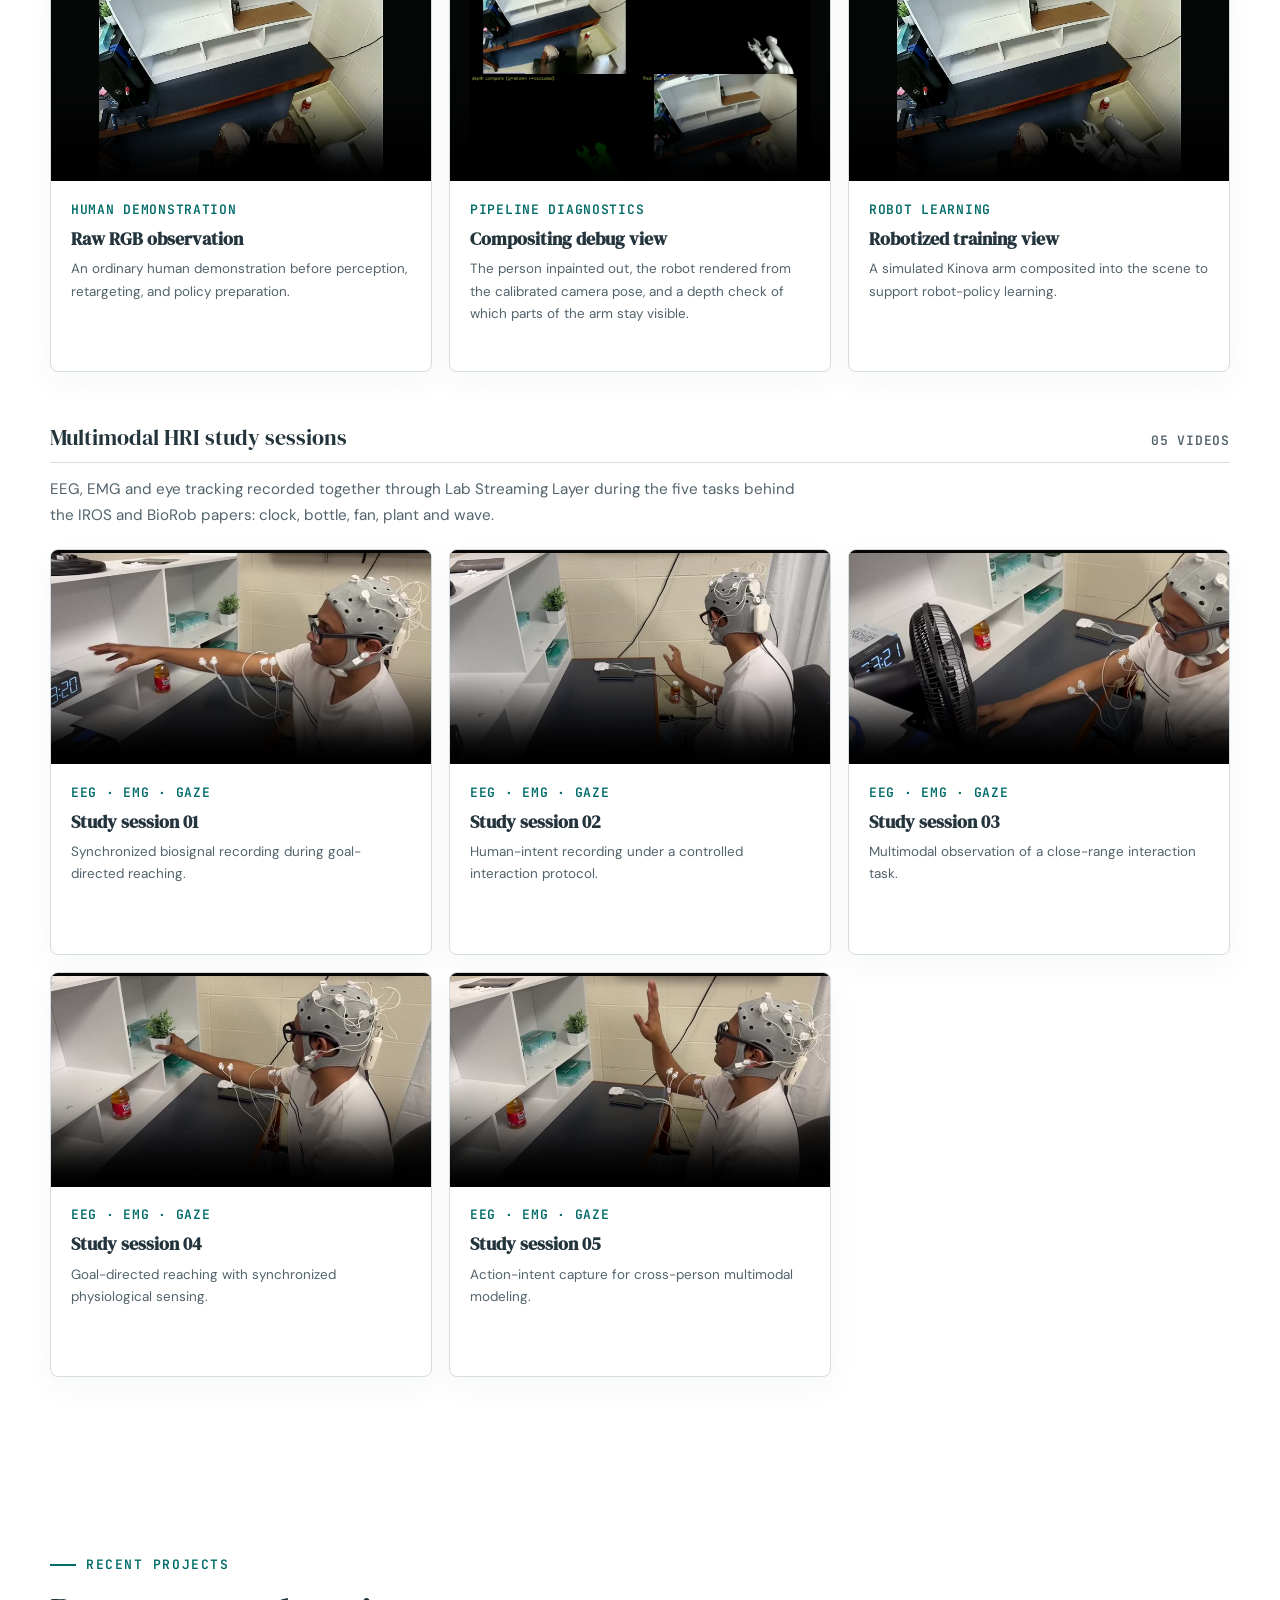
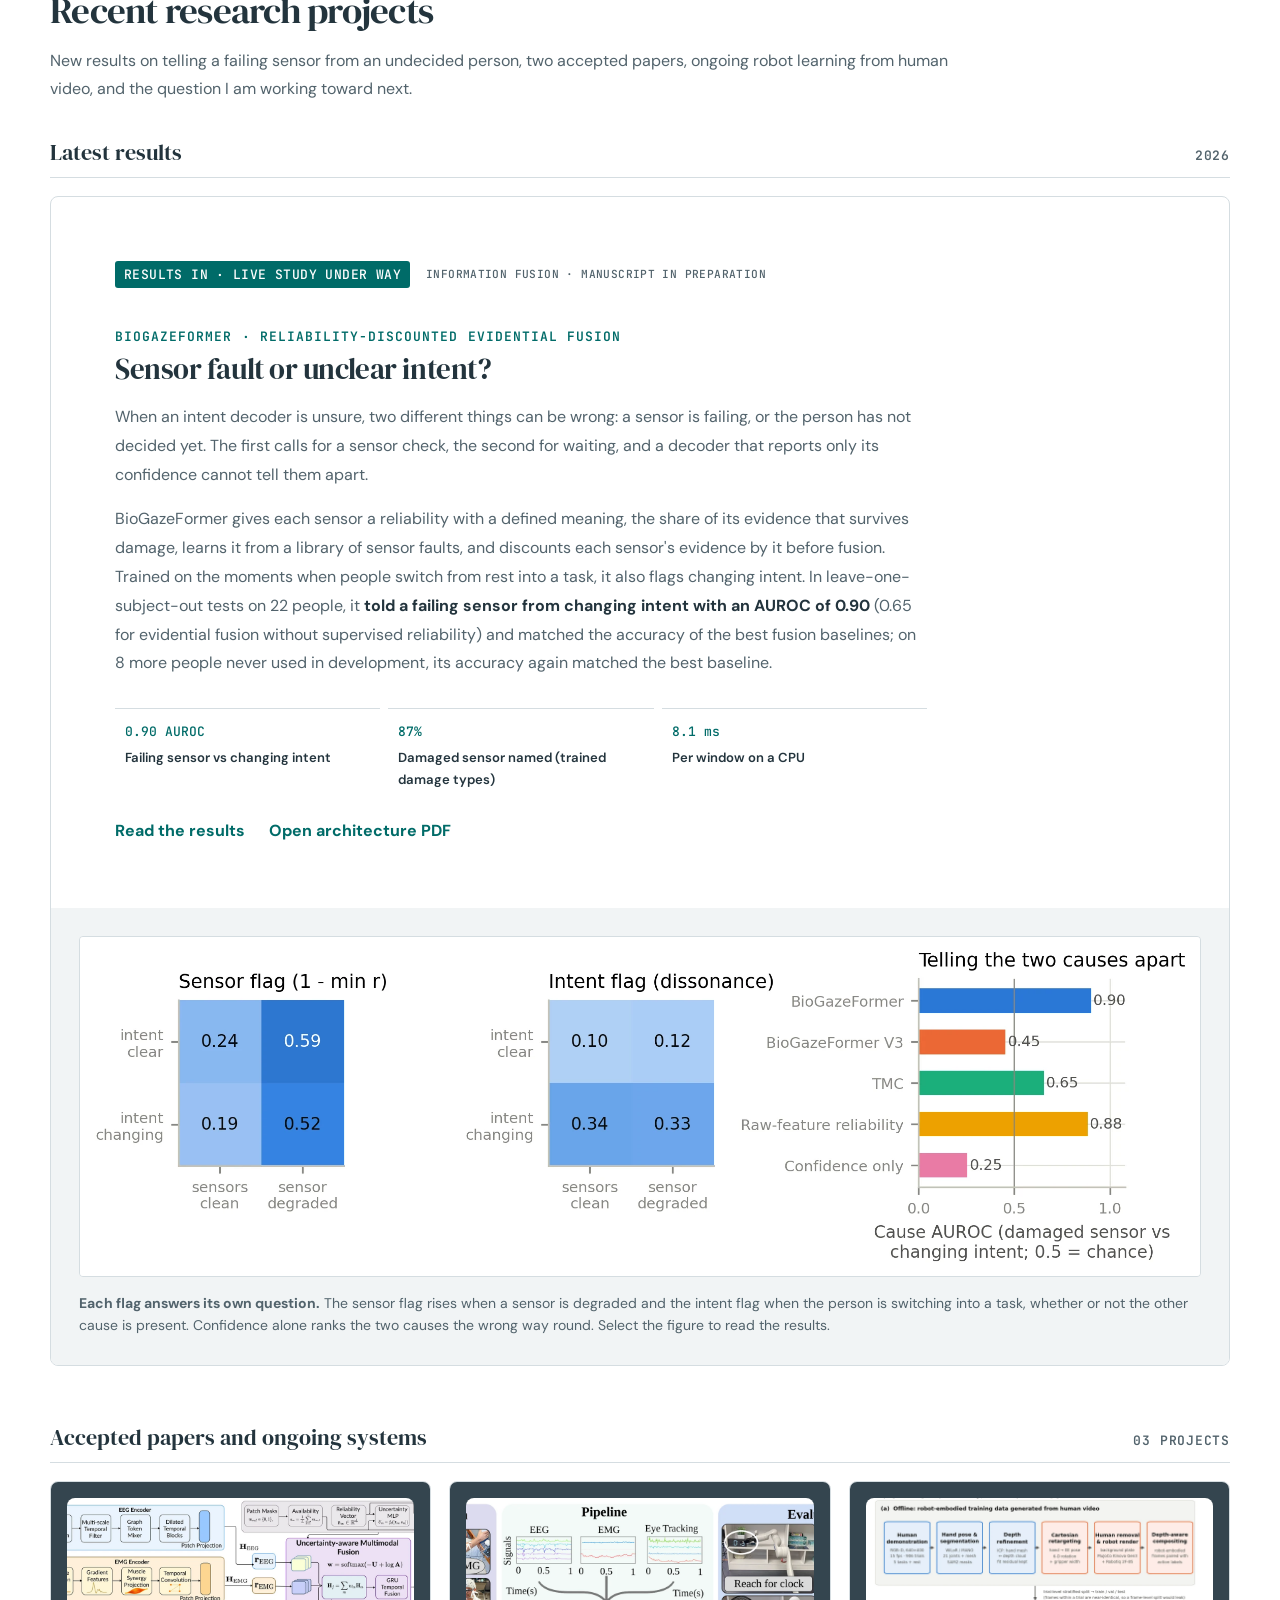
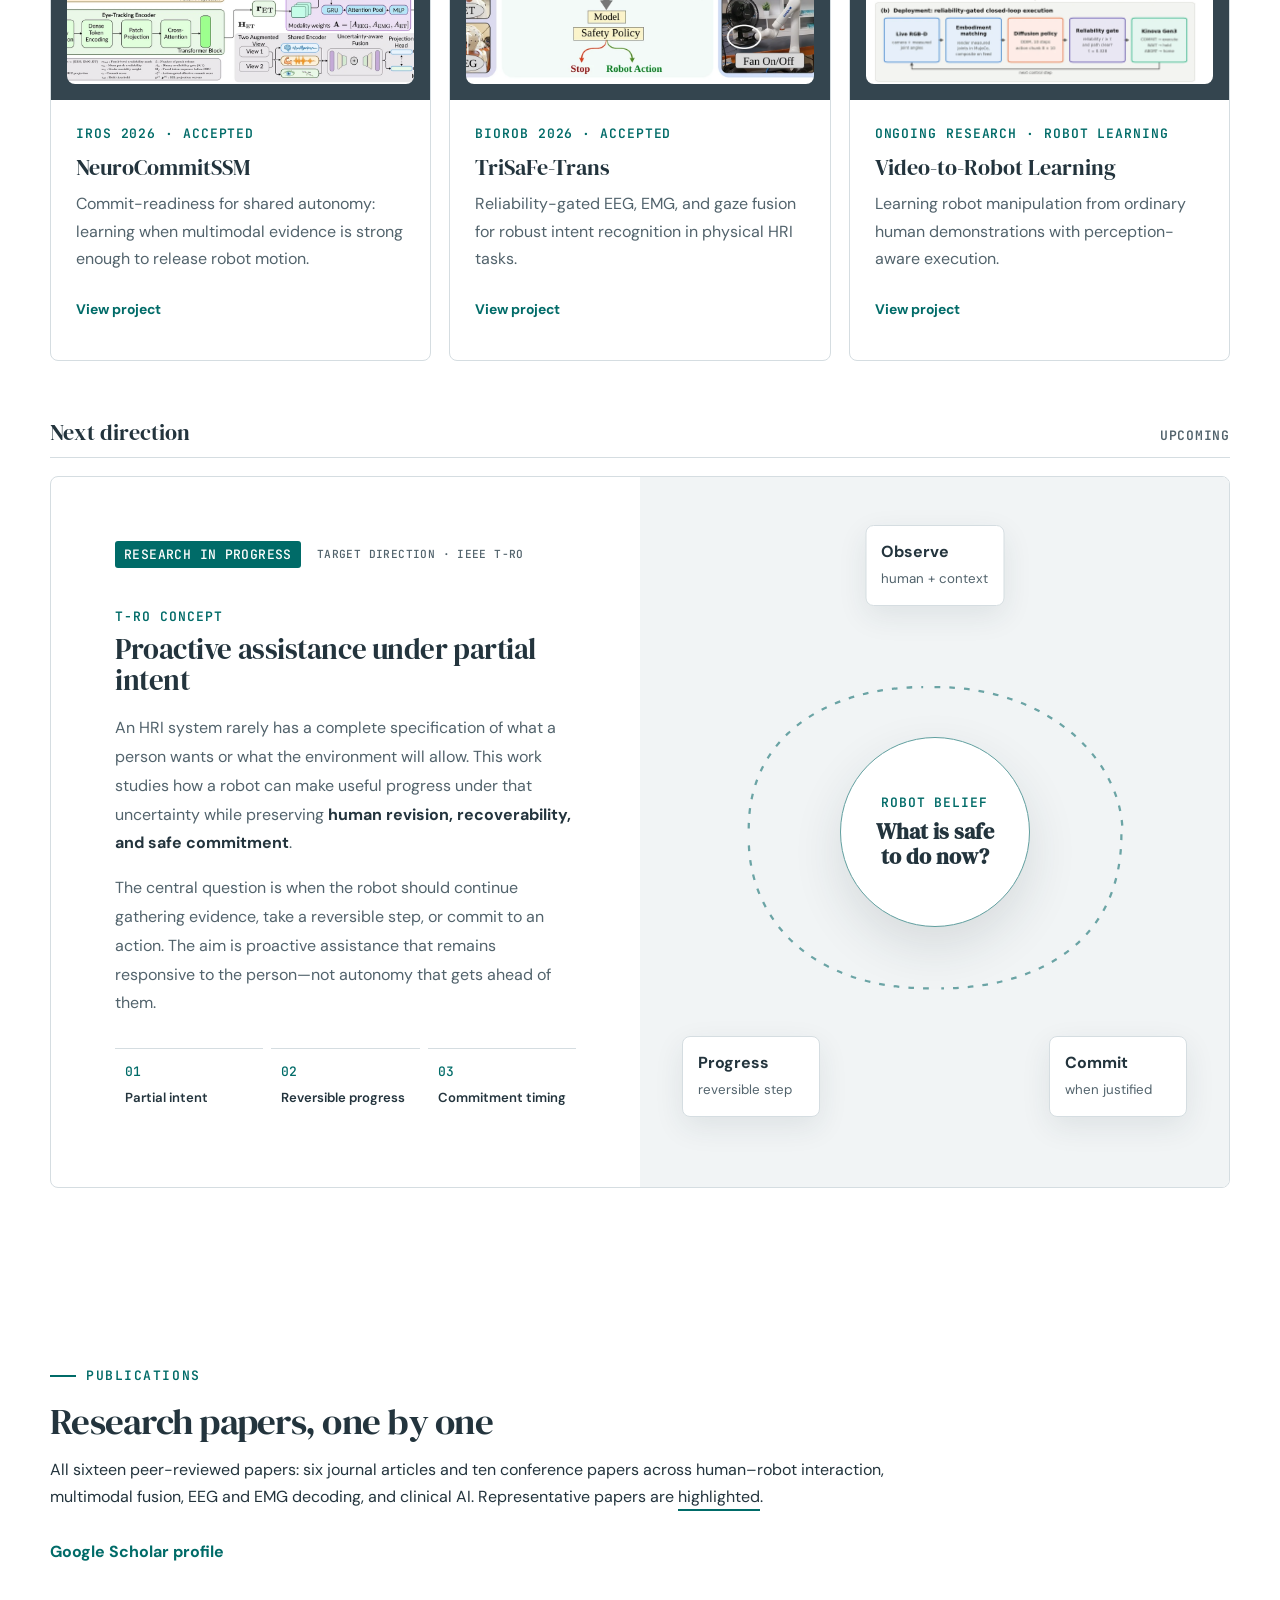
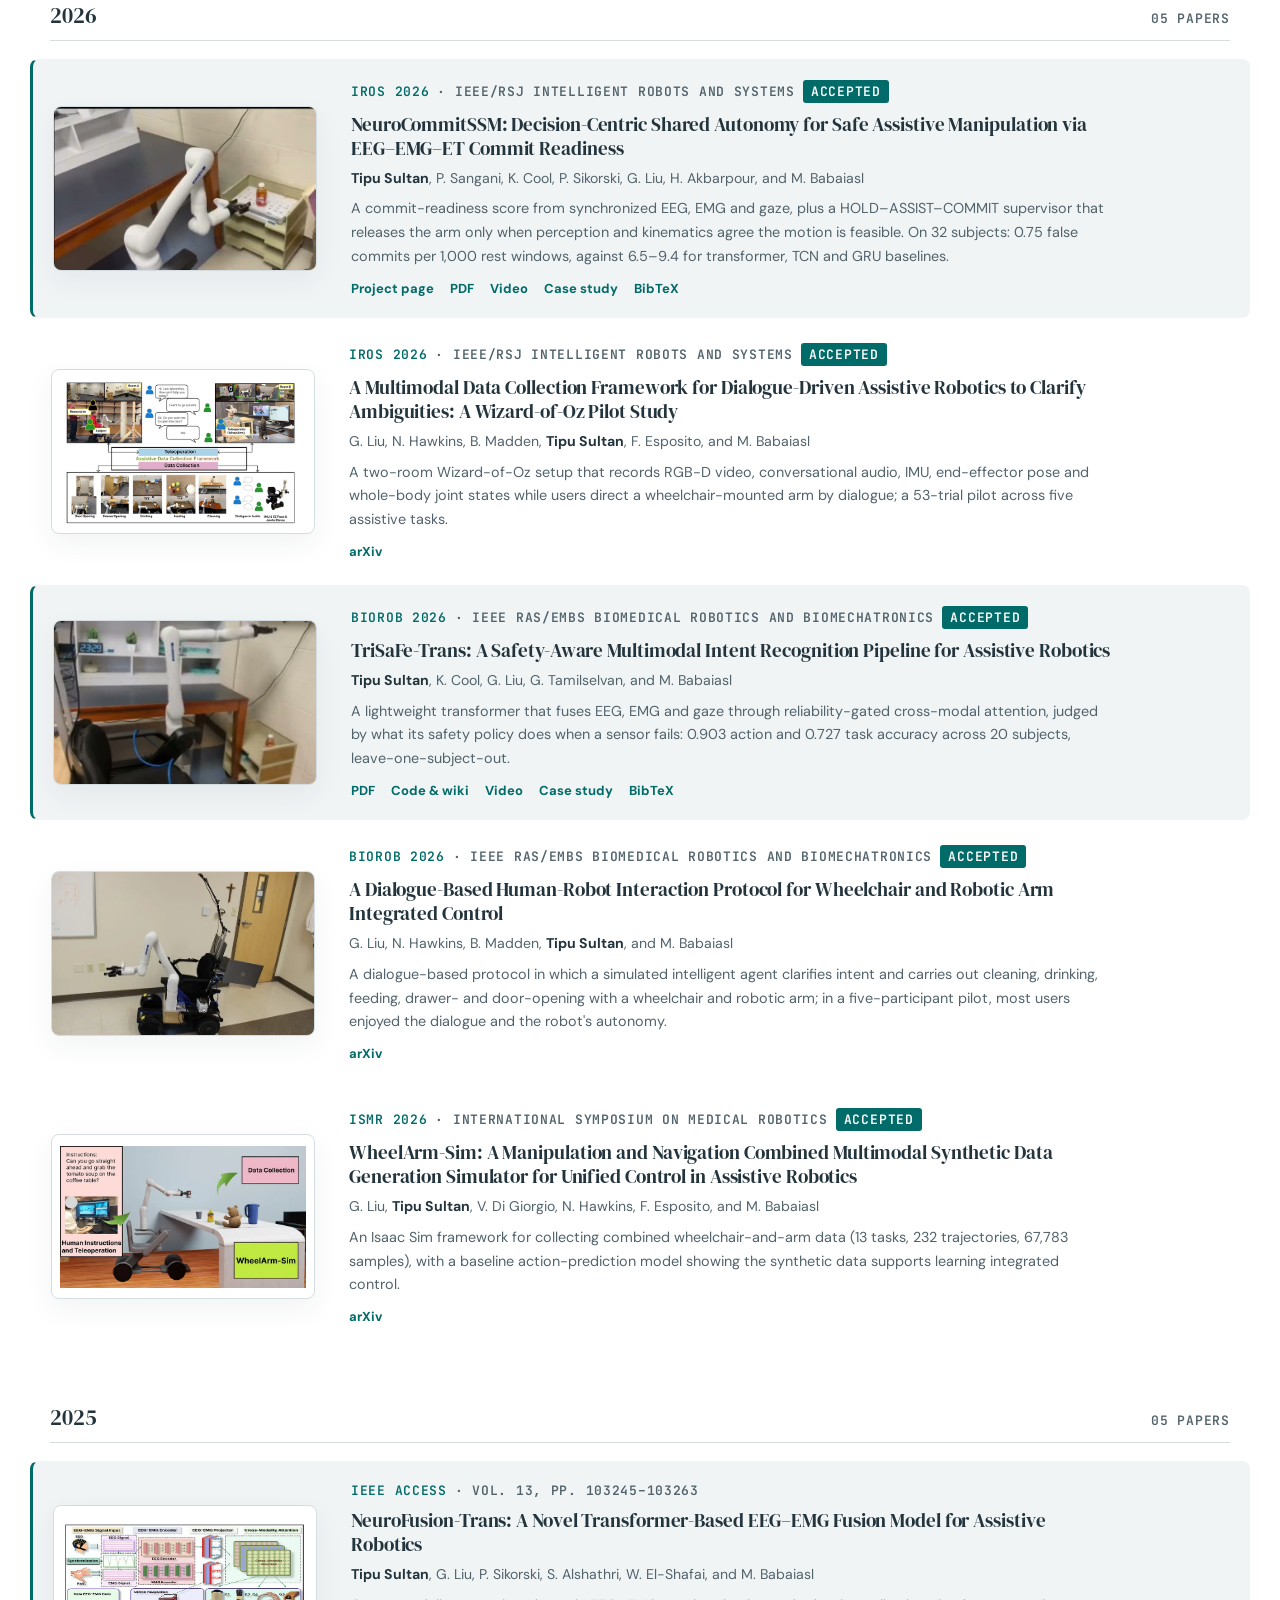
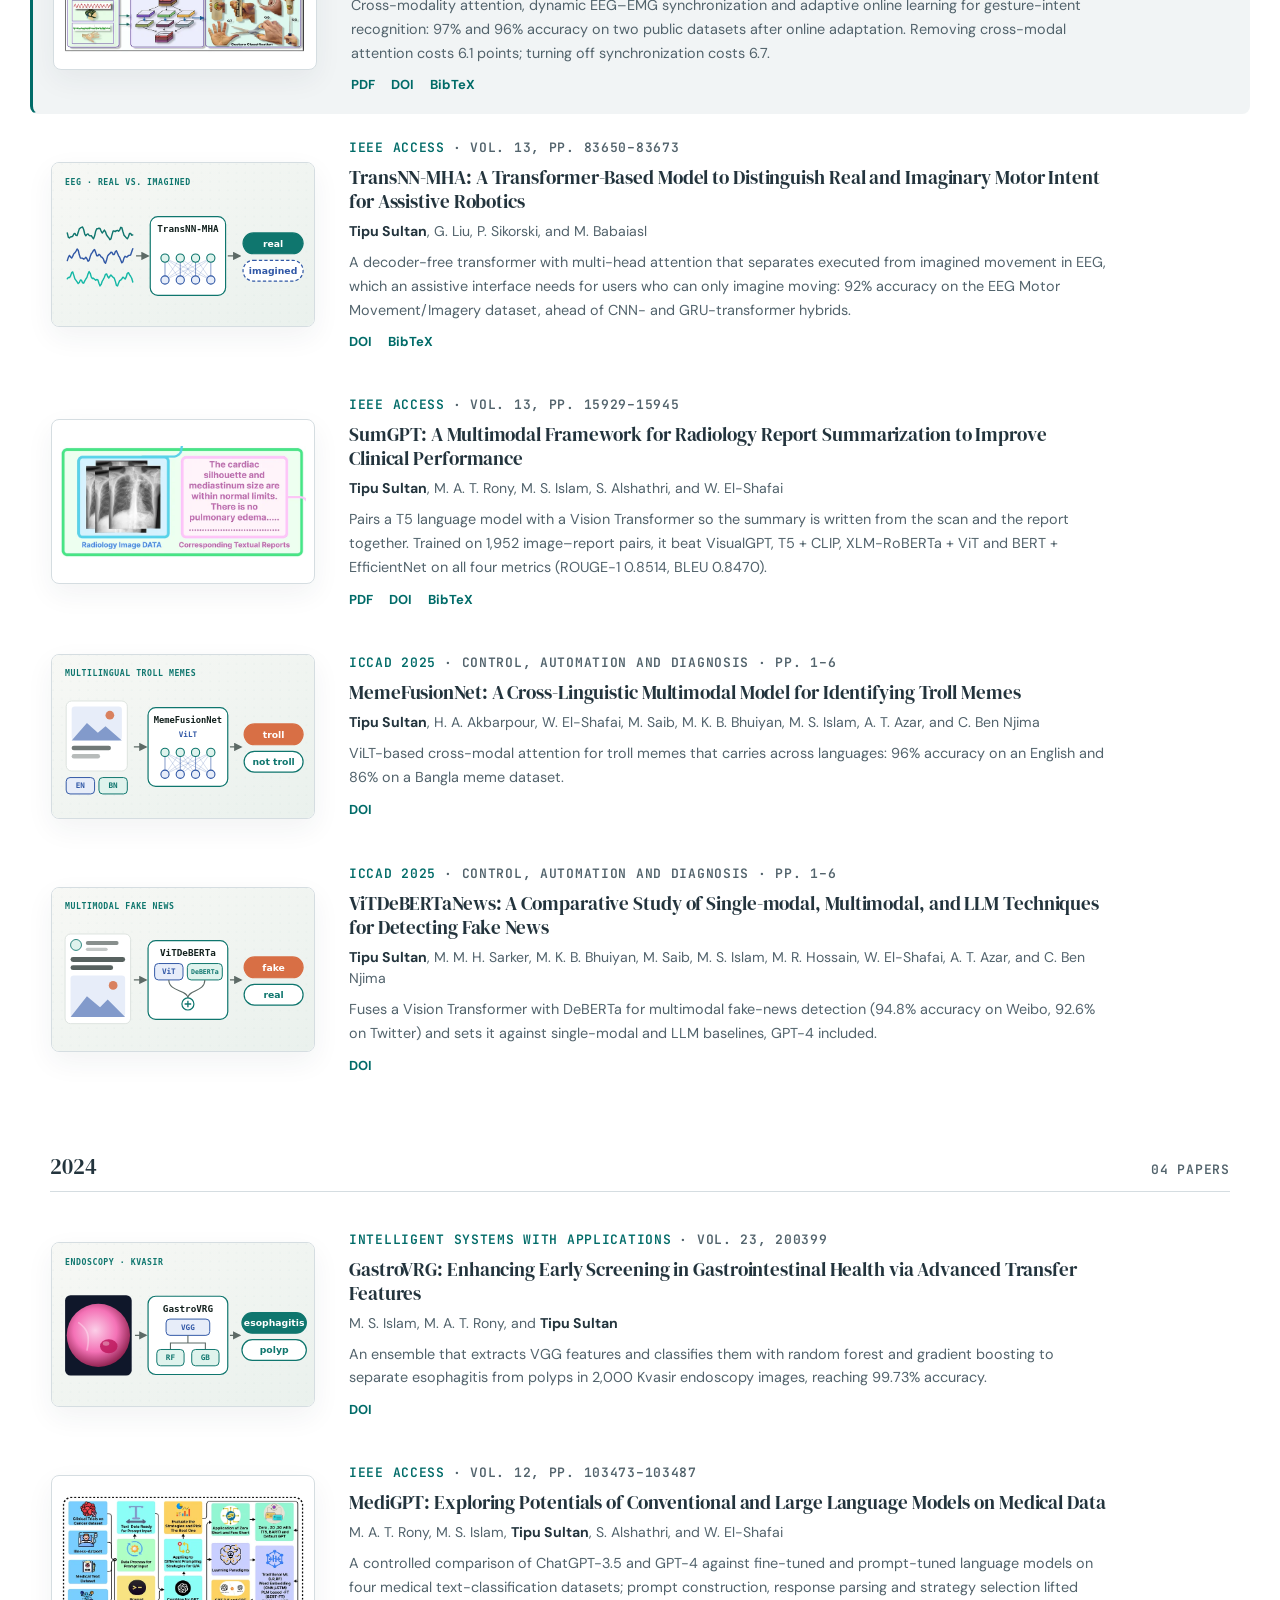
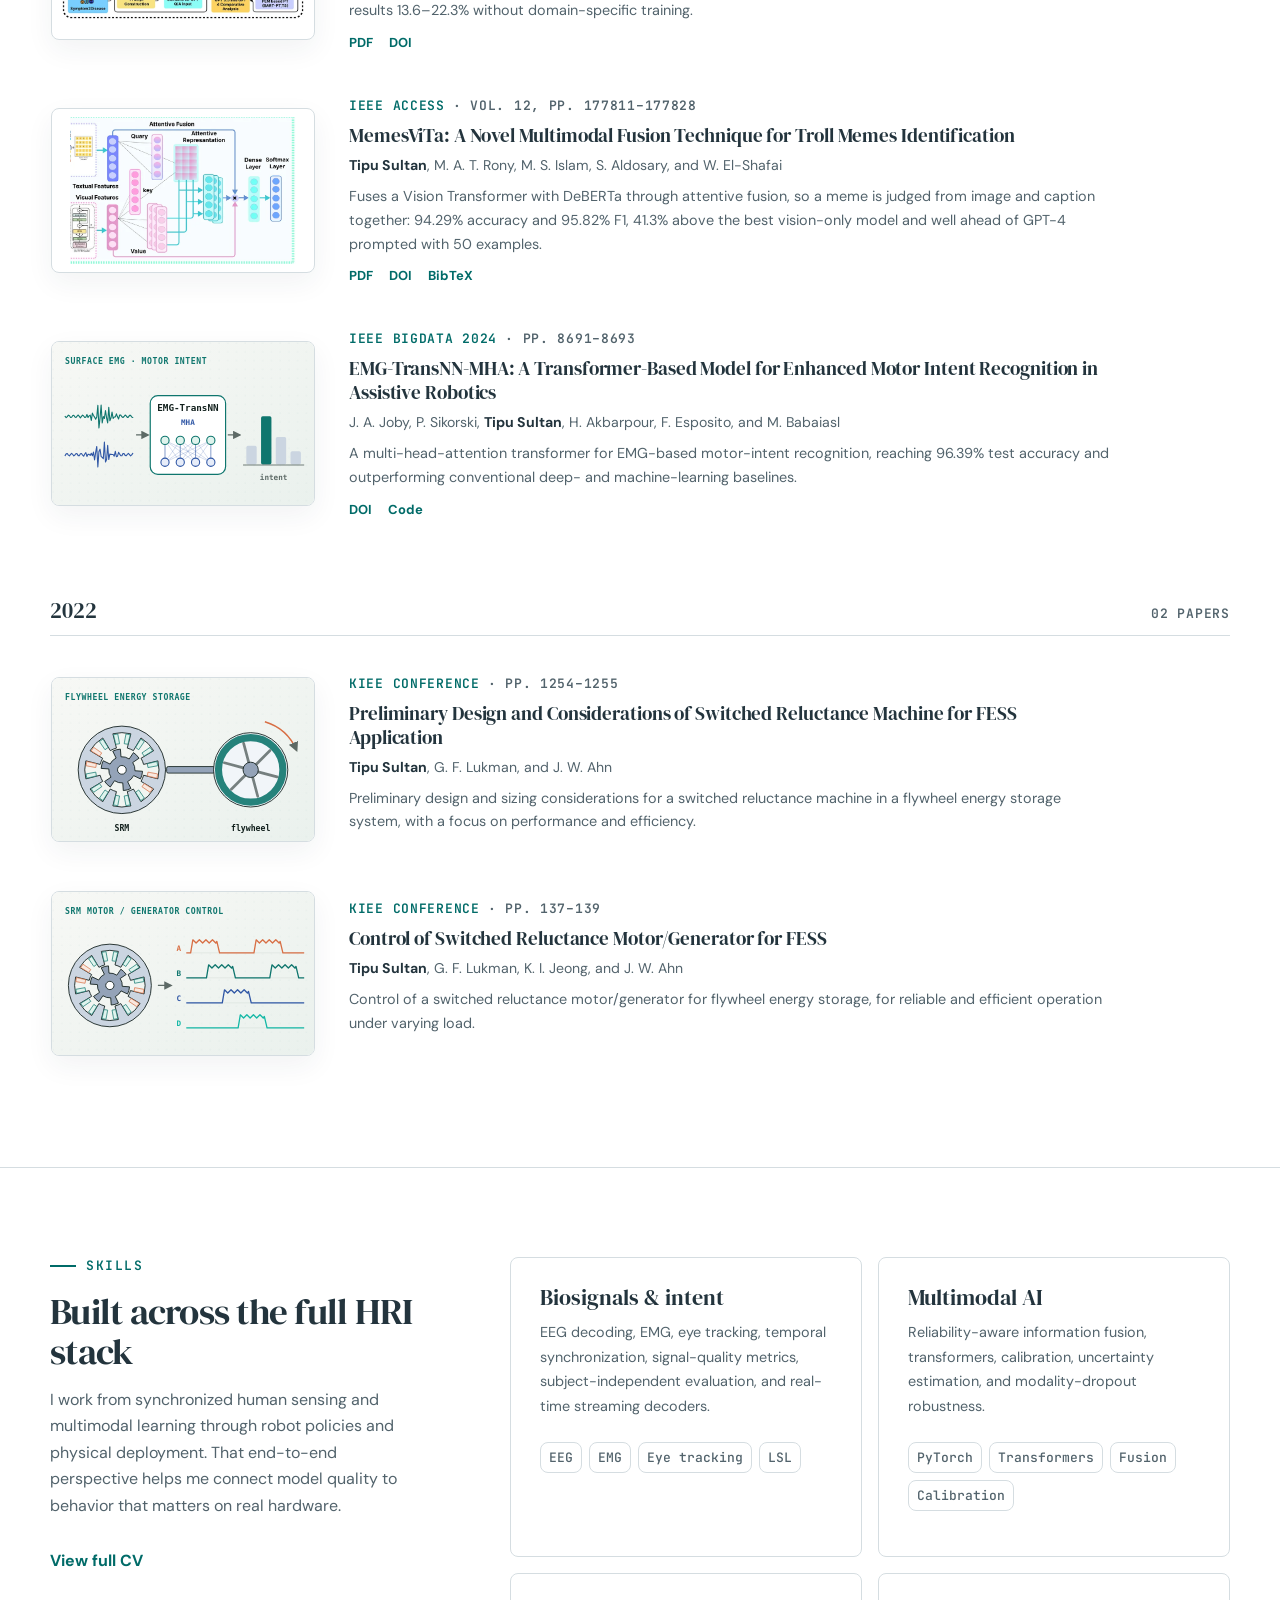
==== commit f970dc6c: "Fill live-study video row with BioGazeFormer summary" ====
--- a/index.html
+++ b/index.html
@@ -366,14 +366,23 @@
           </div>
         </div>
 
-        <div class="video-group reveal">
+        <div class="video-group reveal" id="biogazeformer-demo">
           <div class="video-group-head"><h3>BioGazeFormer live study</h3><span>In progress · 01 video</span></div>
-          <p class="video-group-summary">The Information Fusion decoder running live with a Kinova Gen3: it tells a failing sensor from a person who has not decided yet.</p>
-          <div class="video-grid">
+          <div class="video-feature">
             <figure class="research-video">
               <video controls playsinline preload="none" poster="assets/img/posters/live-study-full.jpg?v=20261118-6" aria-label="BioGazeFormer live study: every task with the synced live dashboard"><source src="assets/video/biogazeformer/live-study-full.mp4?v=20261118-6" type="video/mp4">Your browser cannot play this video. <a href="assets/video/biogazeformer/live-study-full.mp4?v=20261118-6">Download it.</a></video>
-              <figcaption><span>BioGazeFormer · full video · 4 min</span><strong>Every task, camera and dashboard in sync</strong><p>Wave, clock, plant, bottle, fan and rest, a change of mind, the EEG cap removed and an induced EMG fault, each with the live dashboard from the same trial.</p></figcaption>
+              <figcaption><span>BioGazeFormer · full video · 4 min</span><strong>Every task, camera and dashboard in sync</strong></figcaption>
             </figure>
+            <div class="video-feature-summary">
+              <p class="video-feature-kicker">Project in brief</p>
+              <h4>Understanding intent and uncertainty</h4>
+              <p>BioGazeFormer combines EEG, EMG, and eye tracking to predict the intended task and estimate each sensor’s reliability. It distinguishes a failing sensor from unclear or changing intent.</p>
+              <p>This ongoing study connects the live decoder to a Kinova Gen3 arm. The recording shows five tasks, rest, changes of mind, and induced sensor faults, with the lab camera and dashboard synchronized.</p>
+              <dl class="video-feature-facts">
+                <div><dt>Live decoding</dt><dd>Every 0.25 seconds</dd></div>
+                <div><dt>Sensor fault vs. changing intent (offline)</dt><dd>0.90 AUROC · 22 participants</dd></div>
+              </dl>
+            </div>
           </div>
         </div>
 
--- a/assets/css/home.css
+++ b/assets/css/home.css
@@ -444,6 +444,24 @@
 .research-video figcaption strong { display: block; margin-bottom: 8px; font-family: var(--display); font-size: 1.12rem; line-height: 1.25; }
 .research-video figcaption p { color: var(--muted); font-size: .84rem; line-height: 1.65; }
 
+/* A single demonstration fills the row alongside its project context. */
+.video-feature {
+  display: grid;
+  grid-template-columns: minmax(0, 1.25fr) minmax(0, .85fr);
+  gap: clamp(28px, 4vw, 48px);
+  align-items: center;
+}
+.video-feature .research-video figcaption { min-height: 0; padding: 18px 22px; }
+.video-feature .research-video figcaption > span { font-size: .875rem; }
+.video-feature .research-video figcaption strong { margin-bottom: 0; }
+.video-feature-summary { padding: 4px 0 4px 26px; border-left: 3px solid var(--accent); }
+.video-feature-summary .video-feature-kicker { margin: 0 0 10px; color: var(--accent); font-size: .875rem; font-weight: 700; }
+.video-feature-summary h4 { margin: 0 0 16px; font-family: var(--display); font-size: clamp(1.4rem, 2.1vw, 1.75rem); font-weight: 400; line-height: 1.2; }
+.video-feature-summary > p { max-width: 52ch; color: var(--muted); font-size: 1rem; line-height: 1.75; }
+.video-feature-facts { display: grid; gap: 14px; margin: 22px 0 0; padding-top: 18px; border-top: 1px solid var(--line); }
+.video-feature-facts dt { margin-bottom: 3px; color: var(--muted); font-size: .875rem; }
+.video-feature-facts dd { margin: 0; color: var(--ink); font-size: .9375rem; font-weight: 600; line-height: 1.5; }
+
 .publications-section { background: var(--dark-panel); color: #f4f7f8; }
 .publications-layout { display: grid; grid-template-columns: .72fr 1.28fr; gap: clamp(50px, 8vw, 110px); }
 .publications-section .section-intro { position: sticky; top: 112px; align-self: start; margin-bottom: 0; }
@@ -516,6 +534,7 @@
 .reveal.in { opacity: 1; transform: none; }
 
 @media (max-width: 980px) {
+  .video-feature { grid-template-columns: minmax(0, 1fr); gap: 26px; }
   .research-layout { grid-template-columns: minmax(0, 1fr); gap: 36px; }
   .research-intro { position: static; }
   .research-section .research-intro h2 { max-width: 24ch; }
@@ -565,6 +584,7 @@
 }
 
 @media (max-width: 520px) {
+  .video-feature-summary { padding-left: 18px; }
   .theme-card { grid-template-columns: 28px minmax(0, 1fr); gap: 16px; padding-block: 24px; }
   .theme-icon { width: 28px; height: 30px; }
   .theme-icon svg { width: 26px; }
@@ -697,6 +717,9 @@
 
 /* The printed CV and research summary must remain readable without backgrounds. */
 @media print {
+  .video-feature { display: block; }
+  .video-feature .research-video { display: none; }
+  .video-feature-summary { padding: 0; border: 0; }
   .site-header, .hero-actions, .contact-section, .site-footer, video { display: none; }
   :root, :root[data-theme="dark"] {
     --bg: #fff;
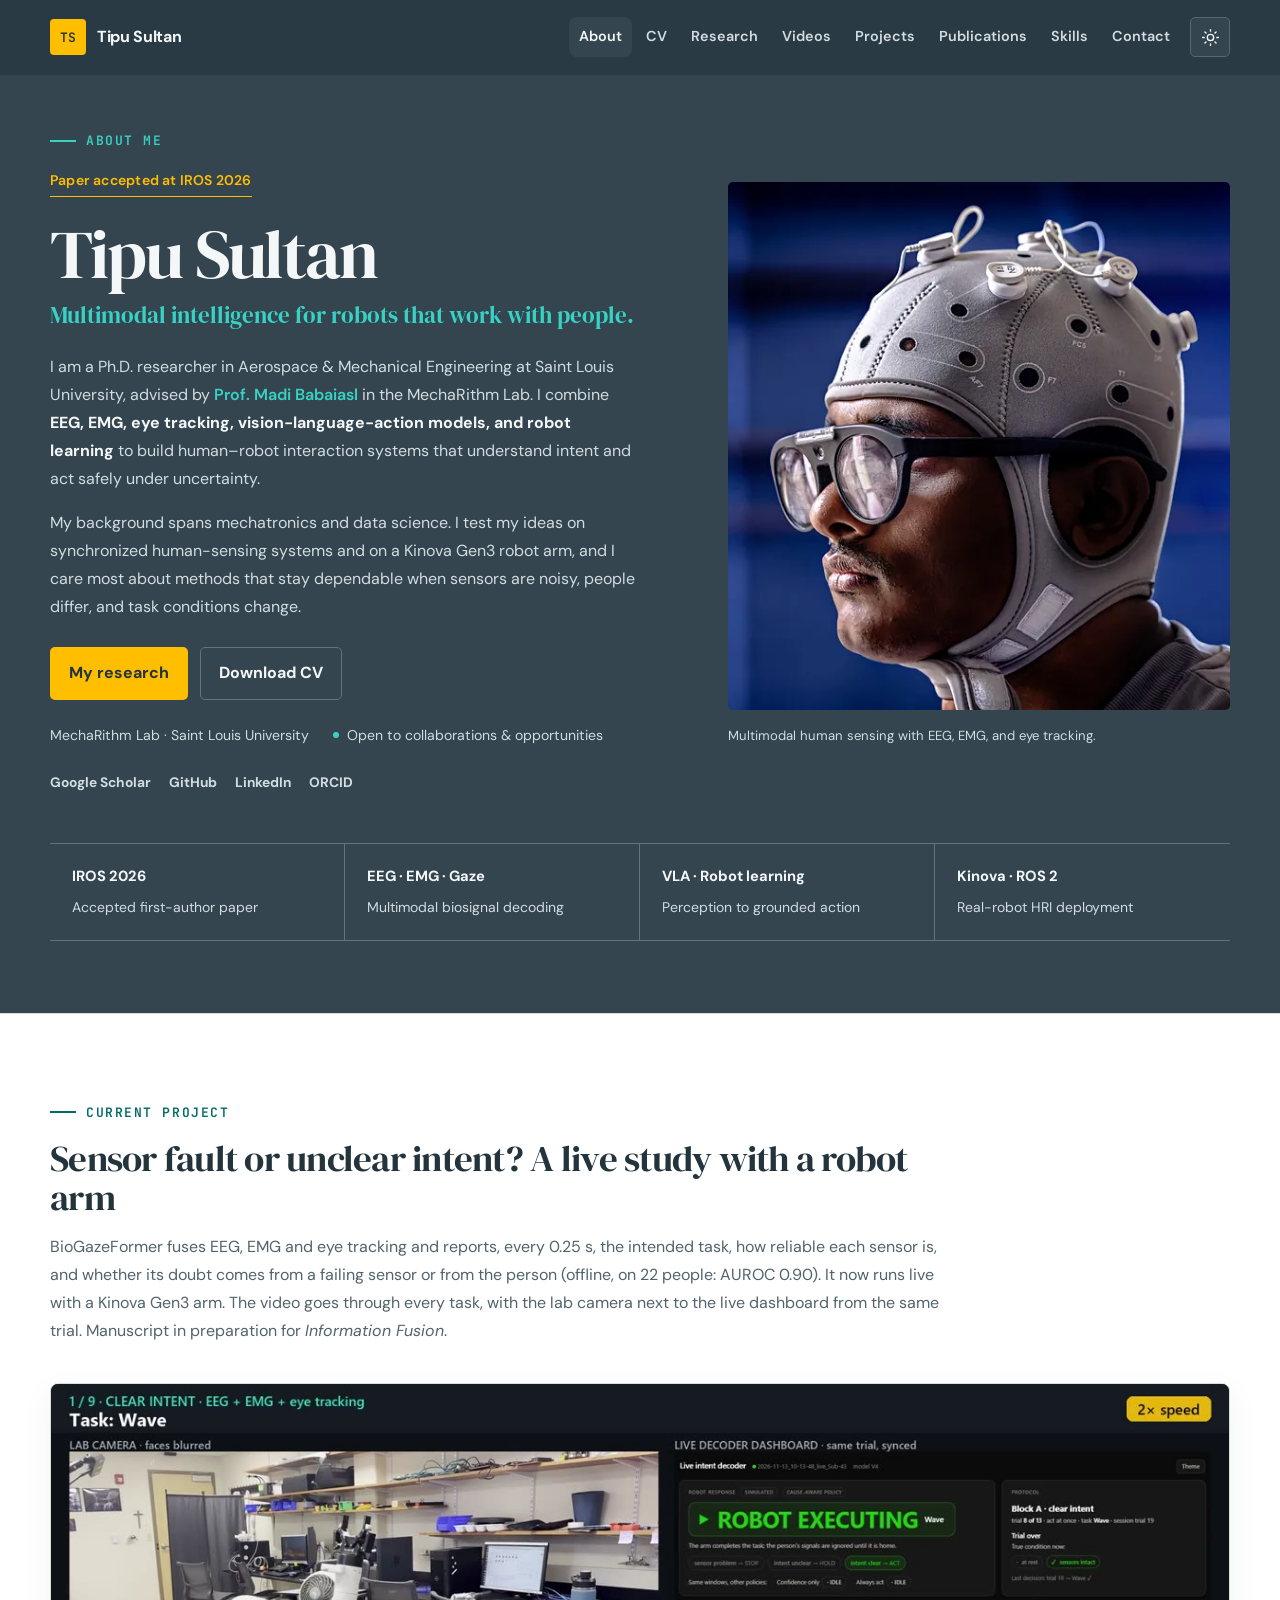
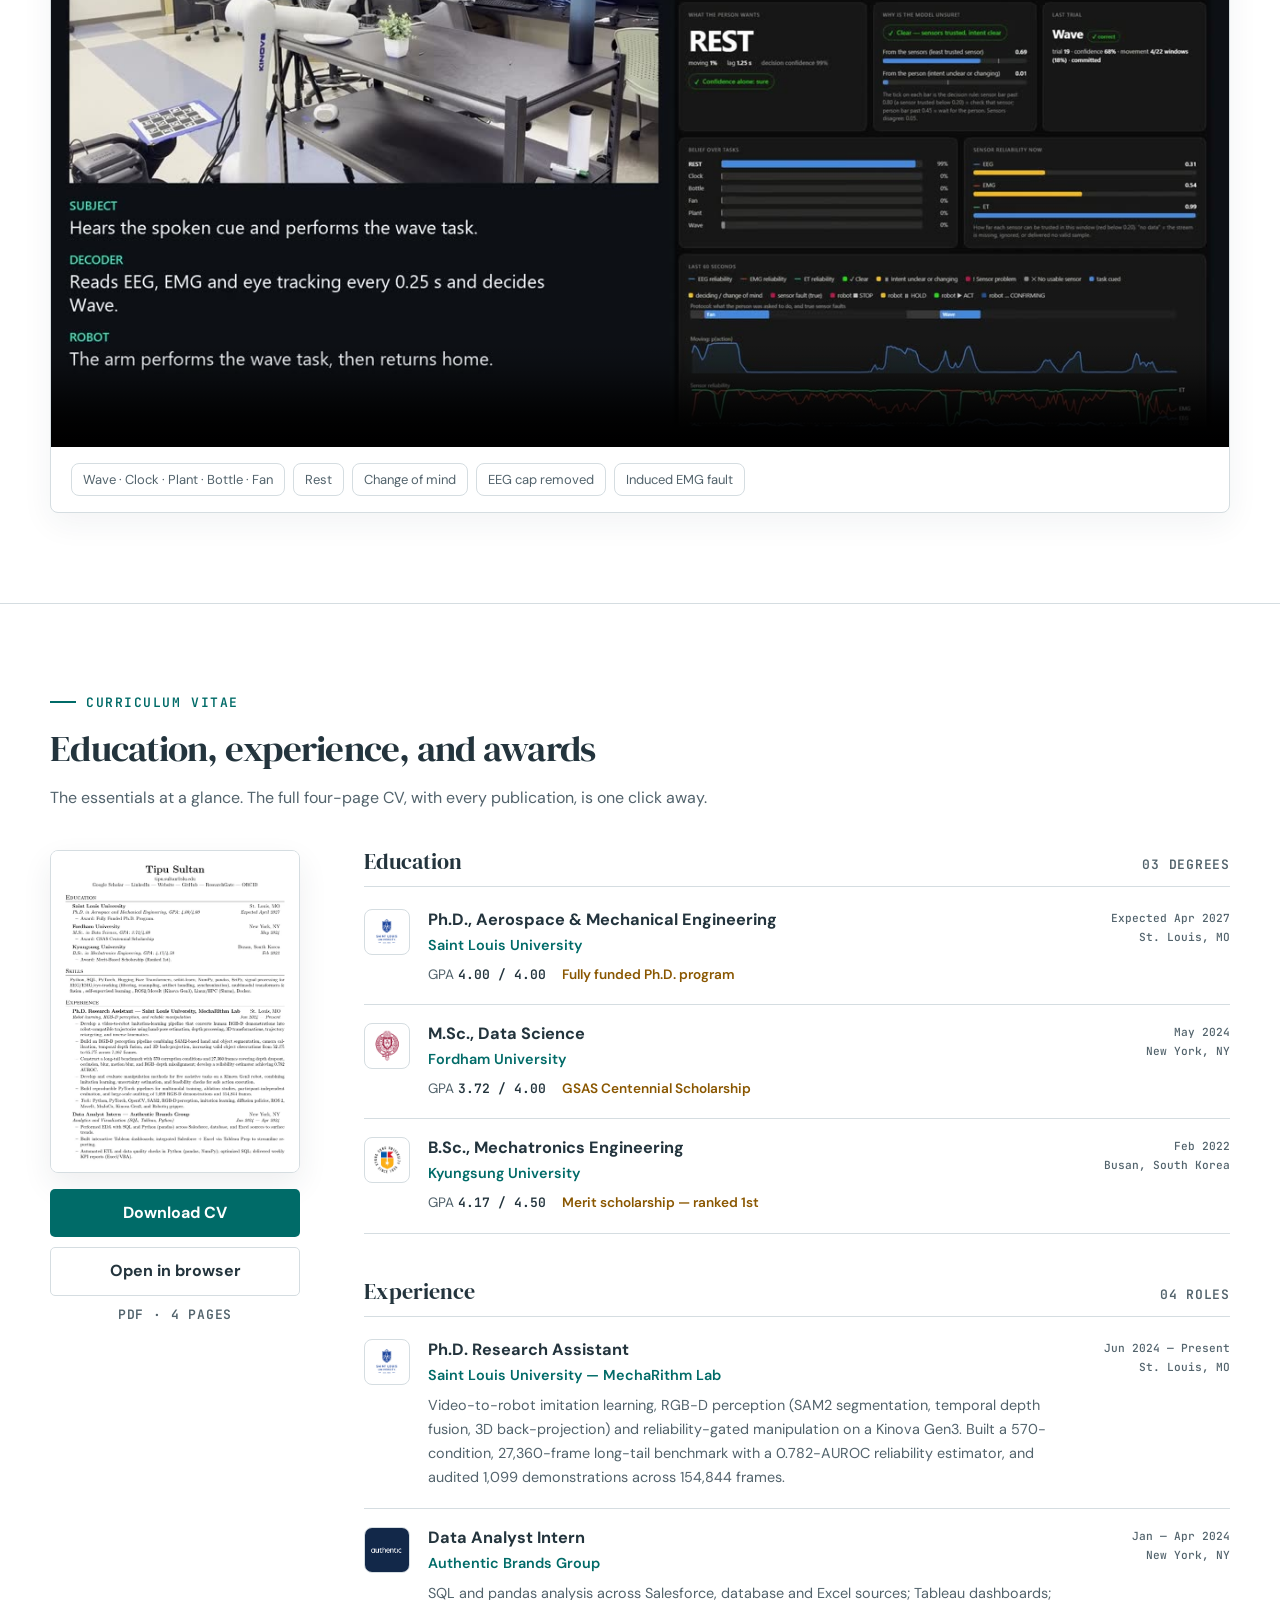
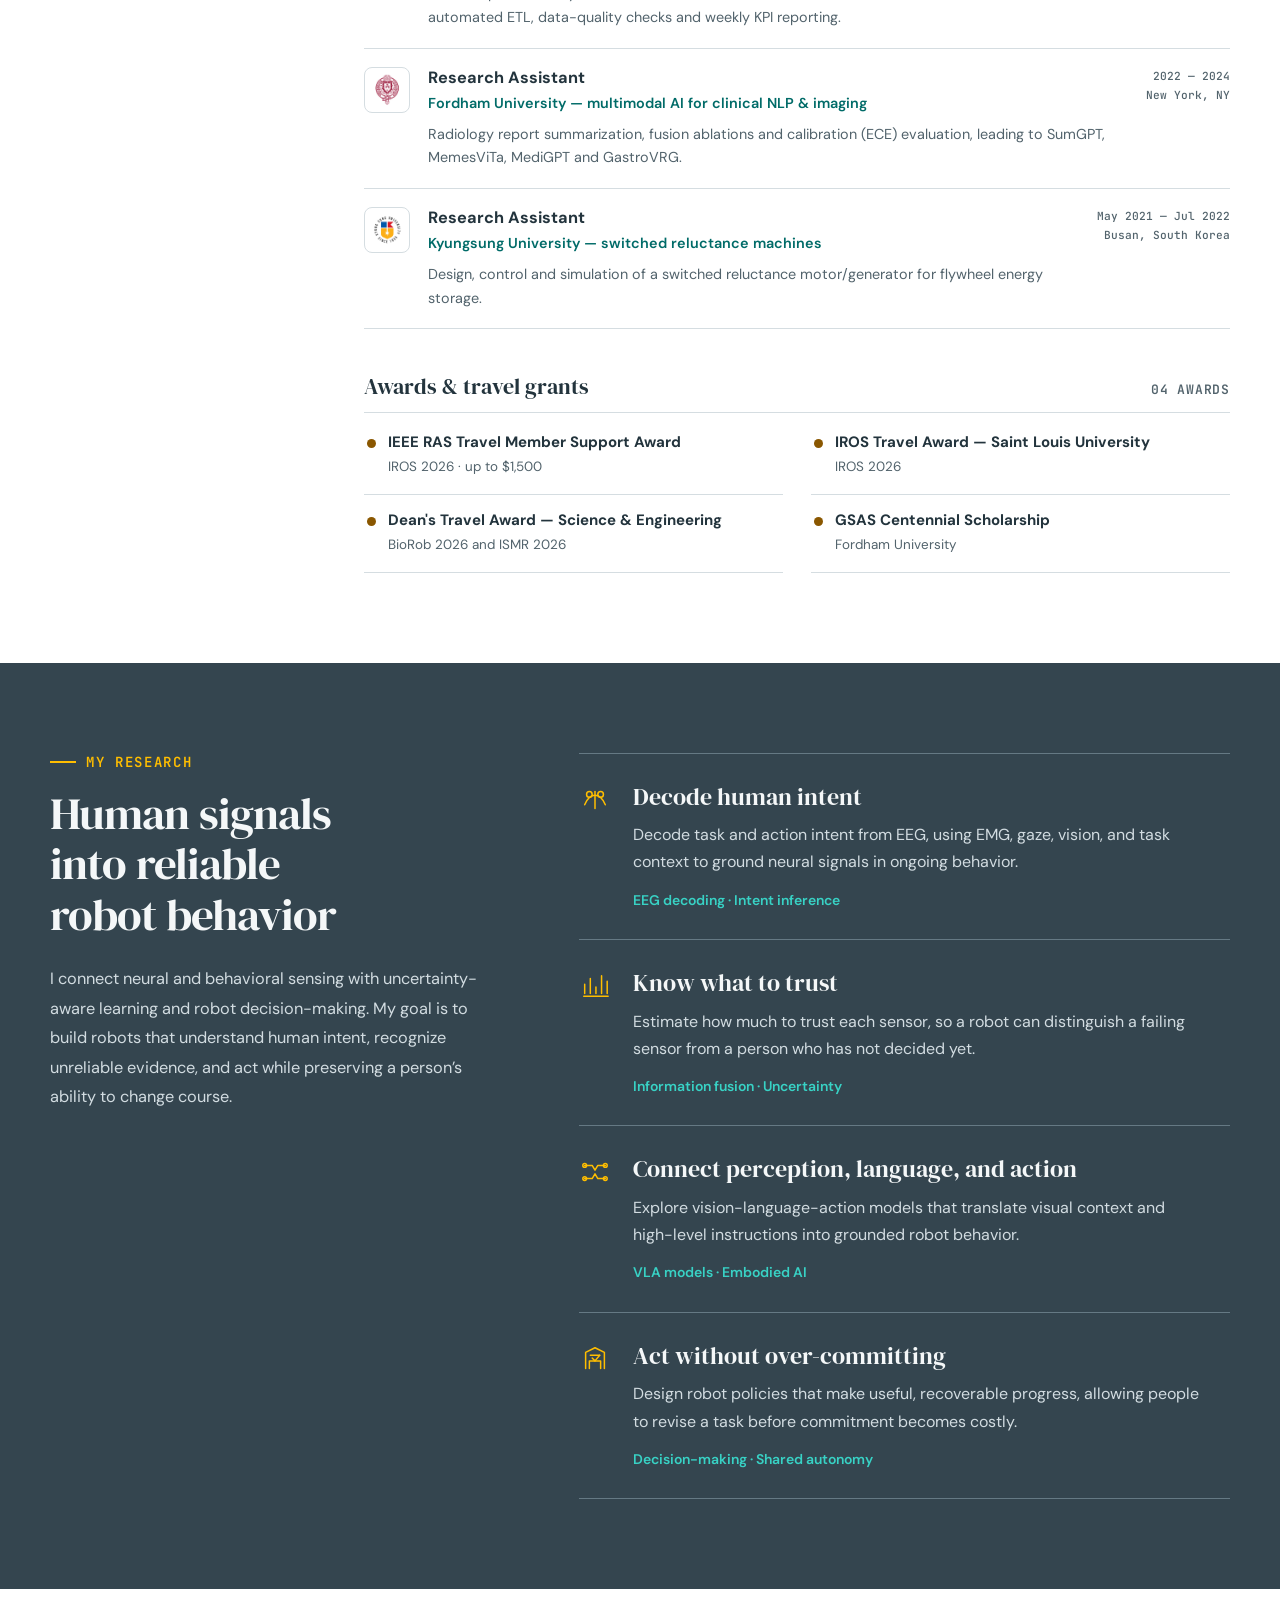
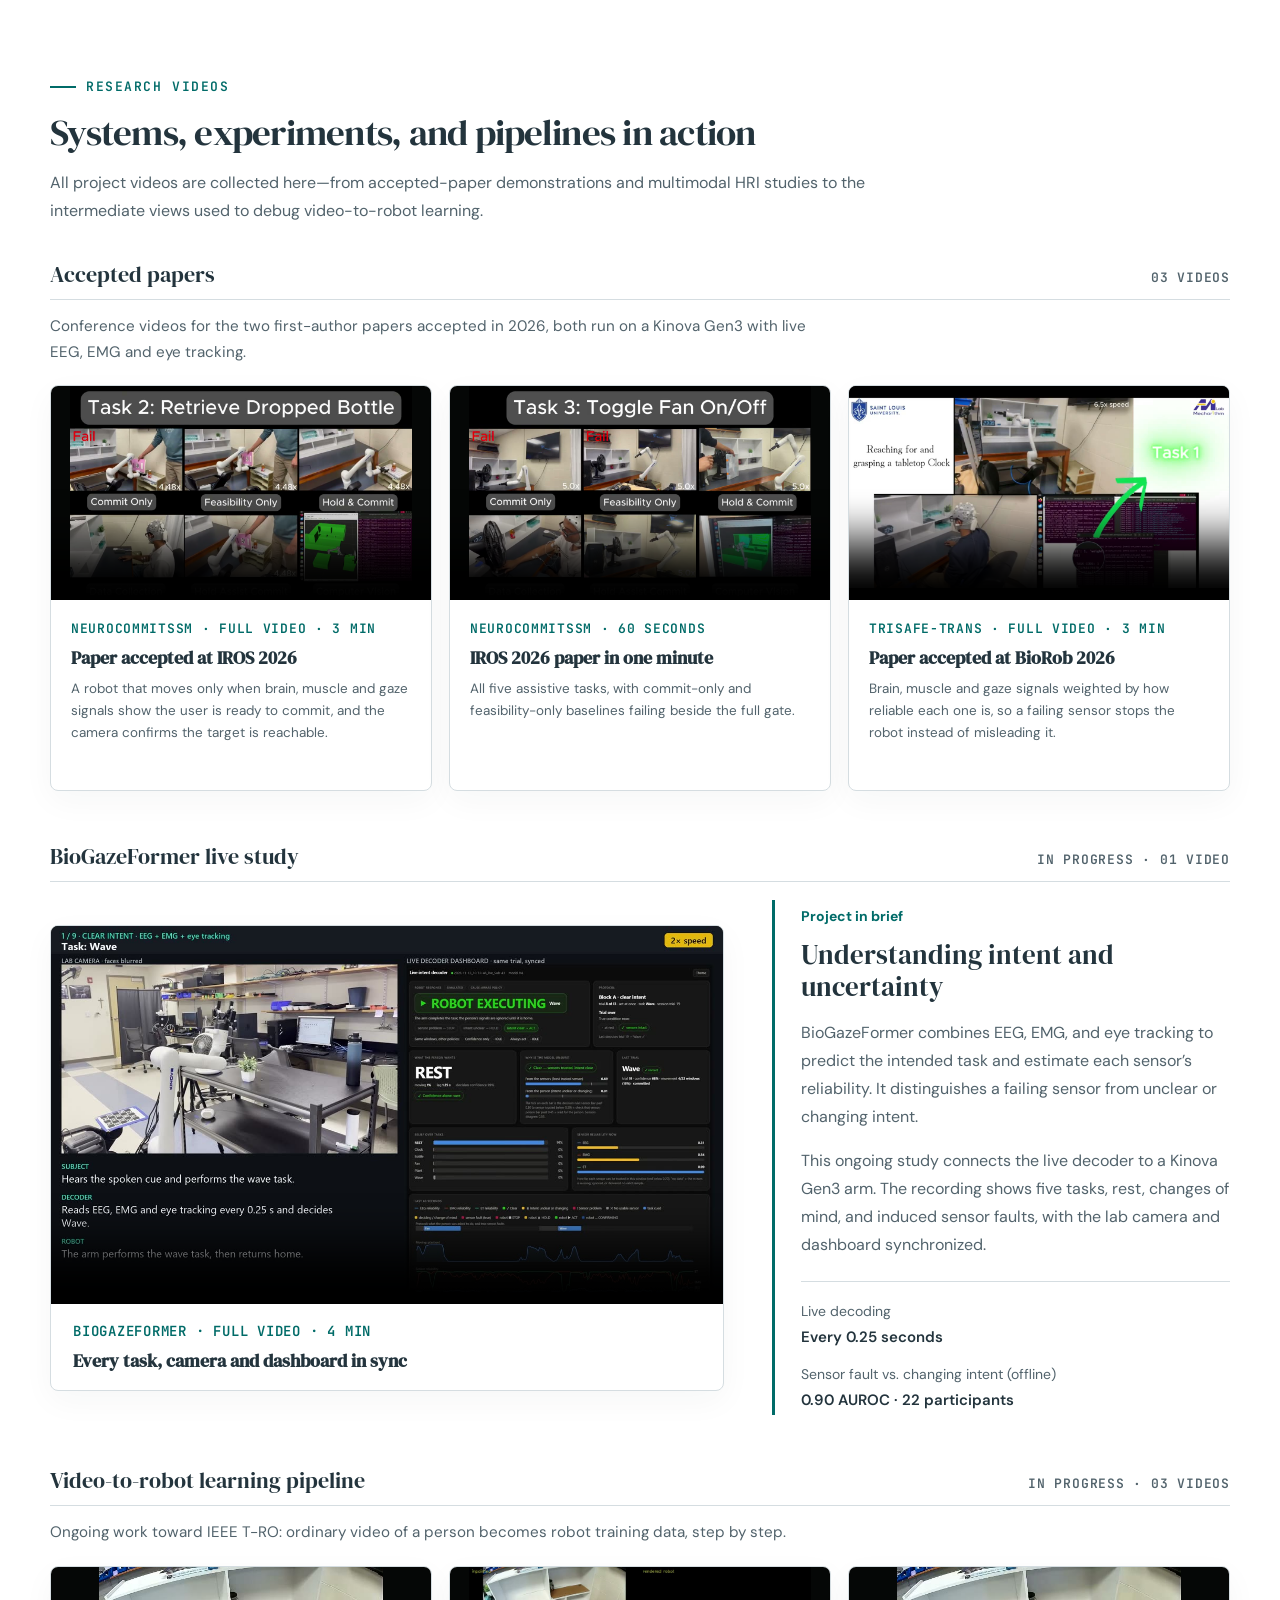
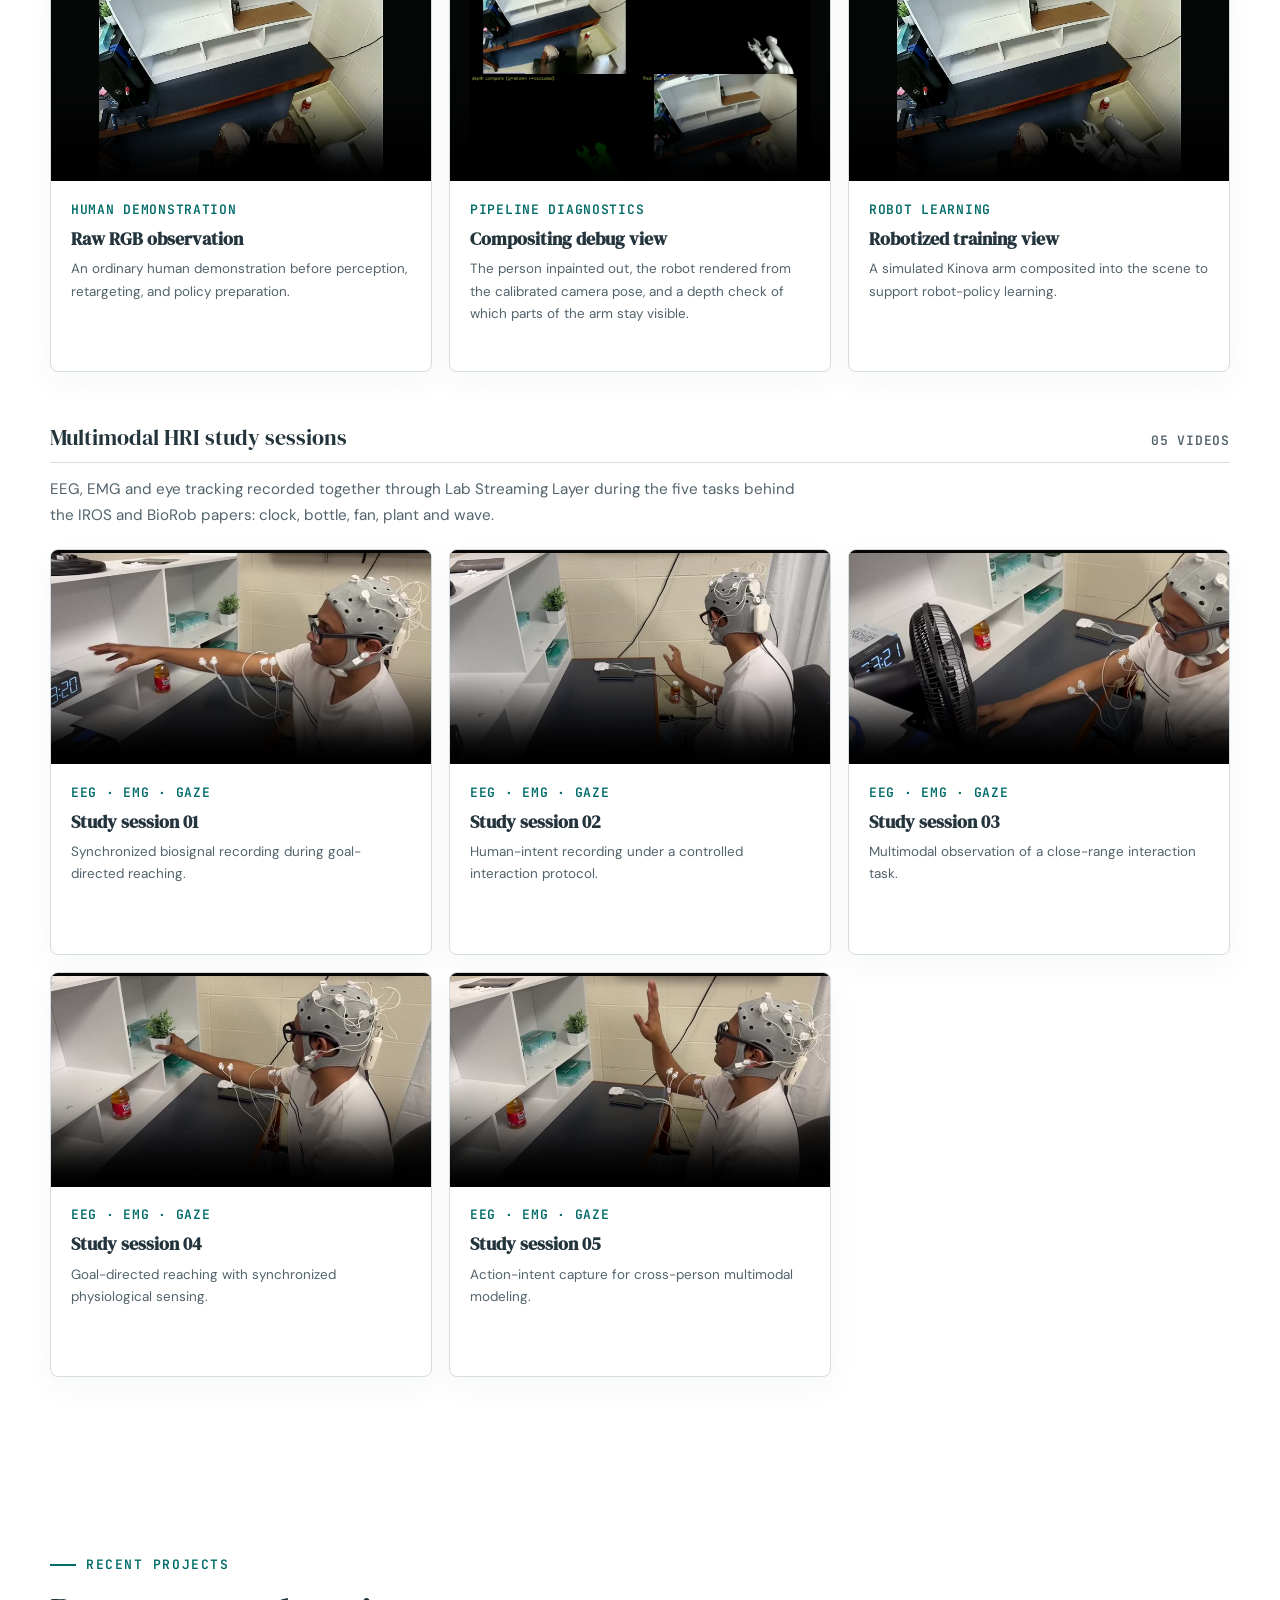
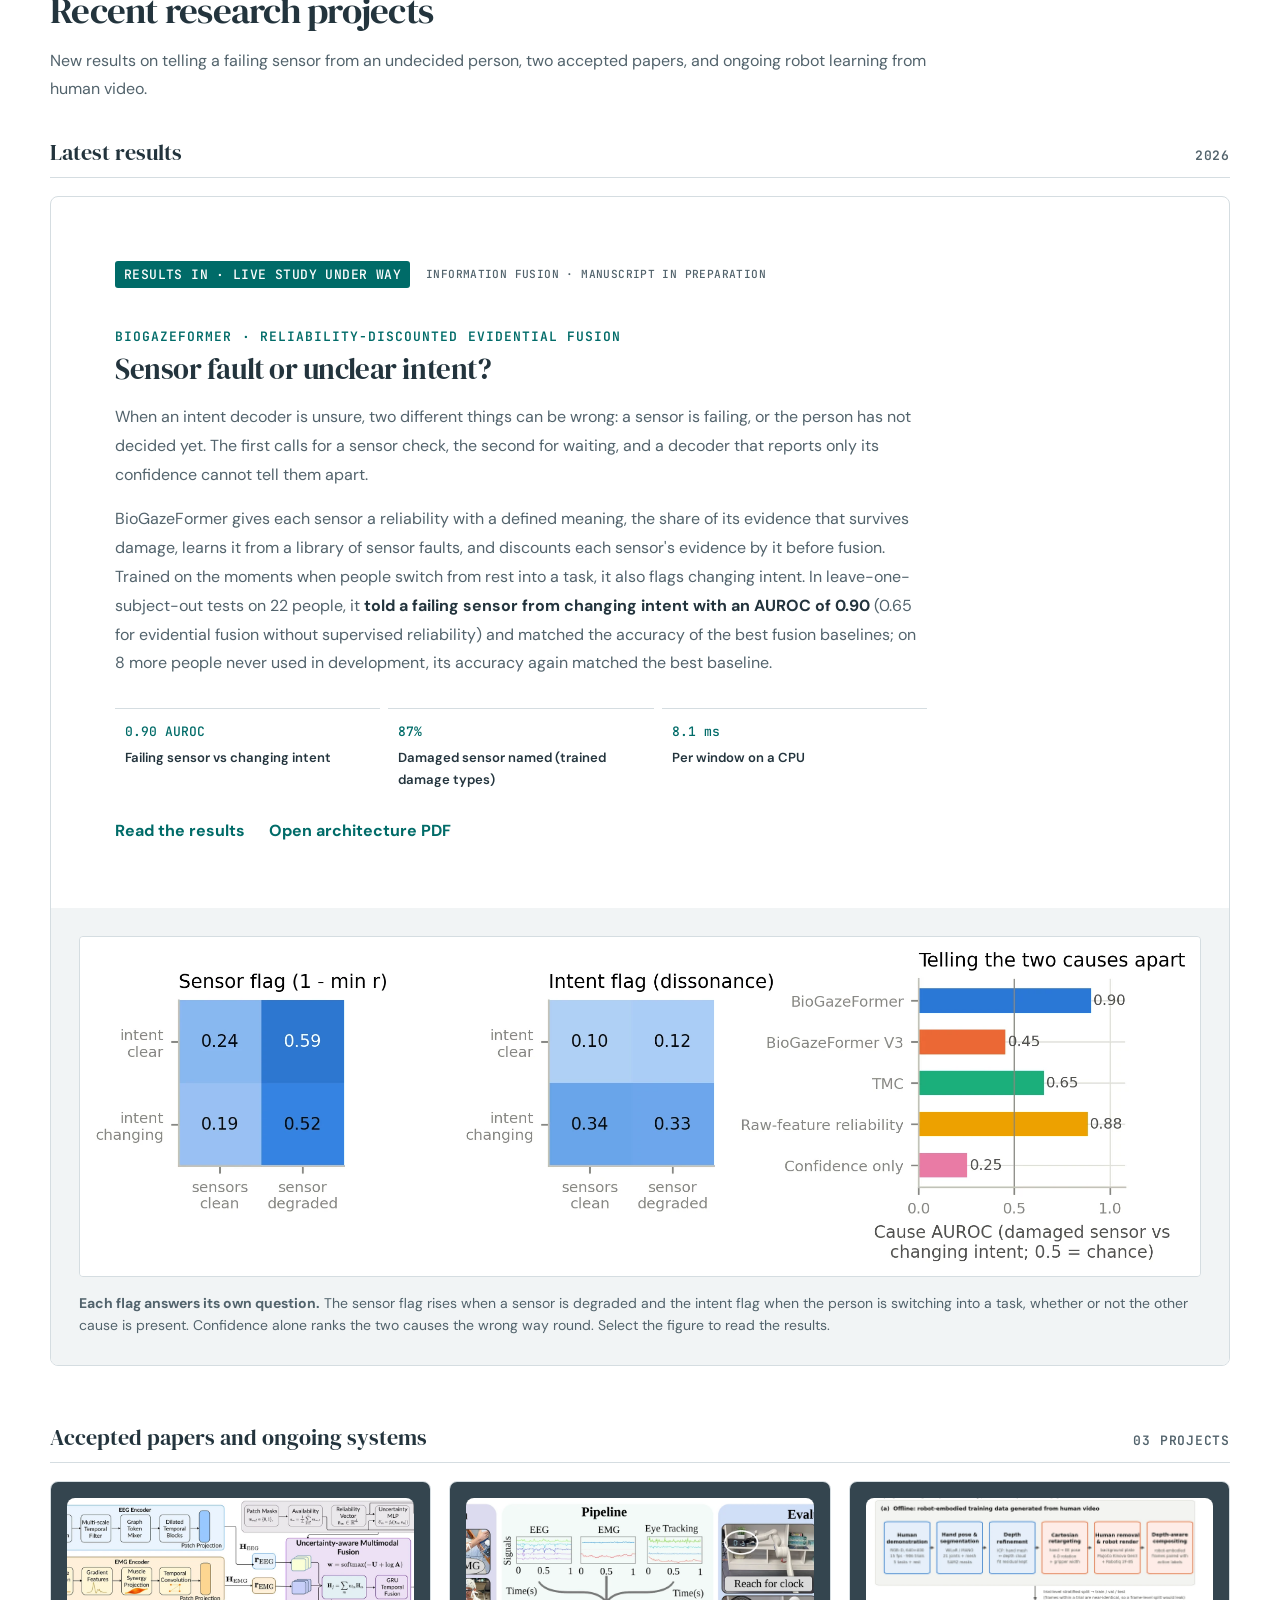
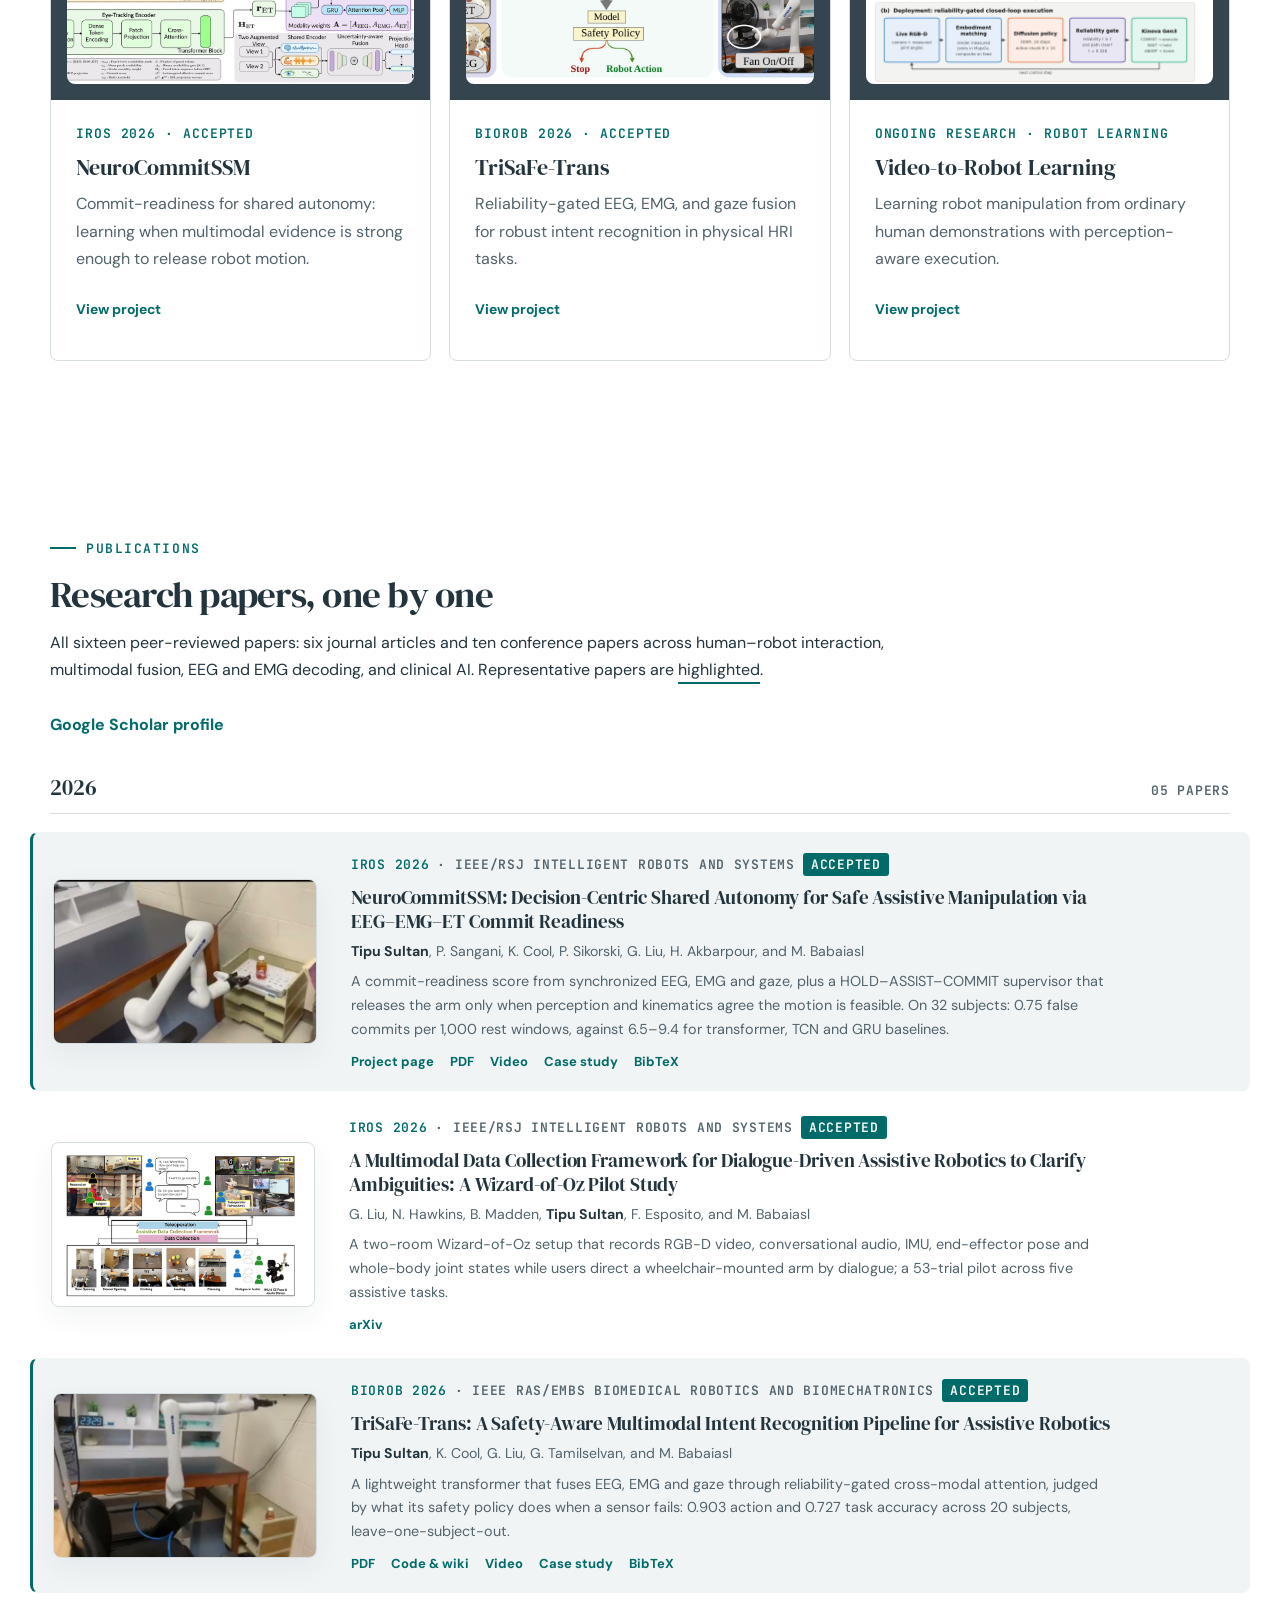
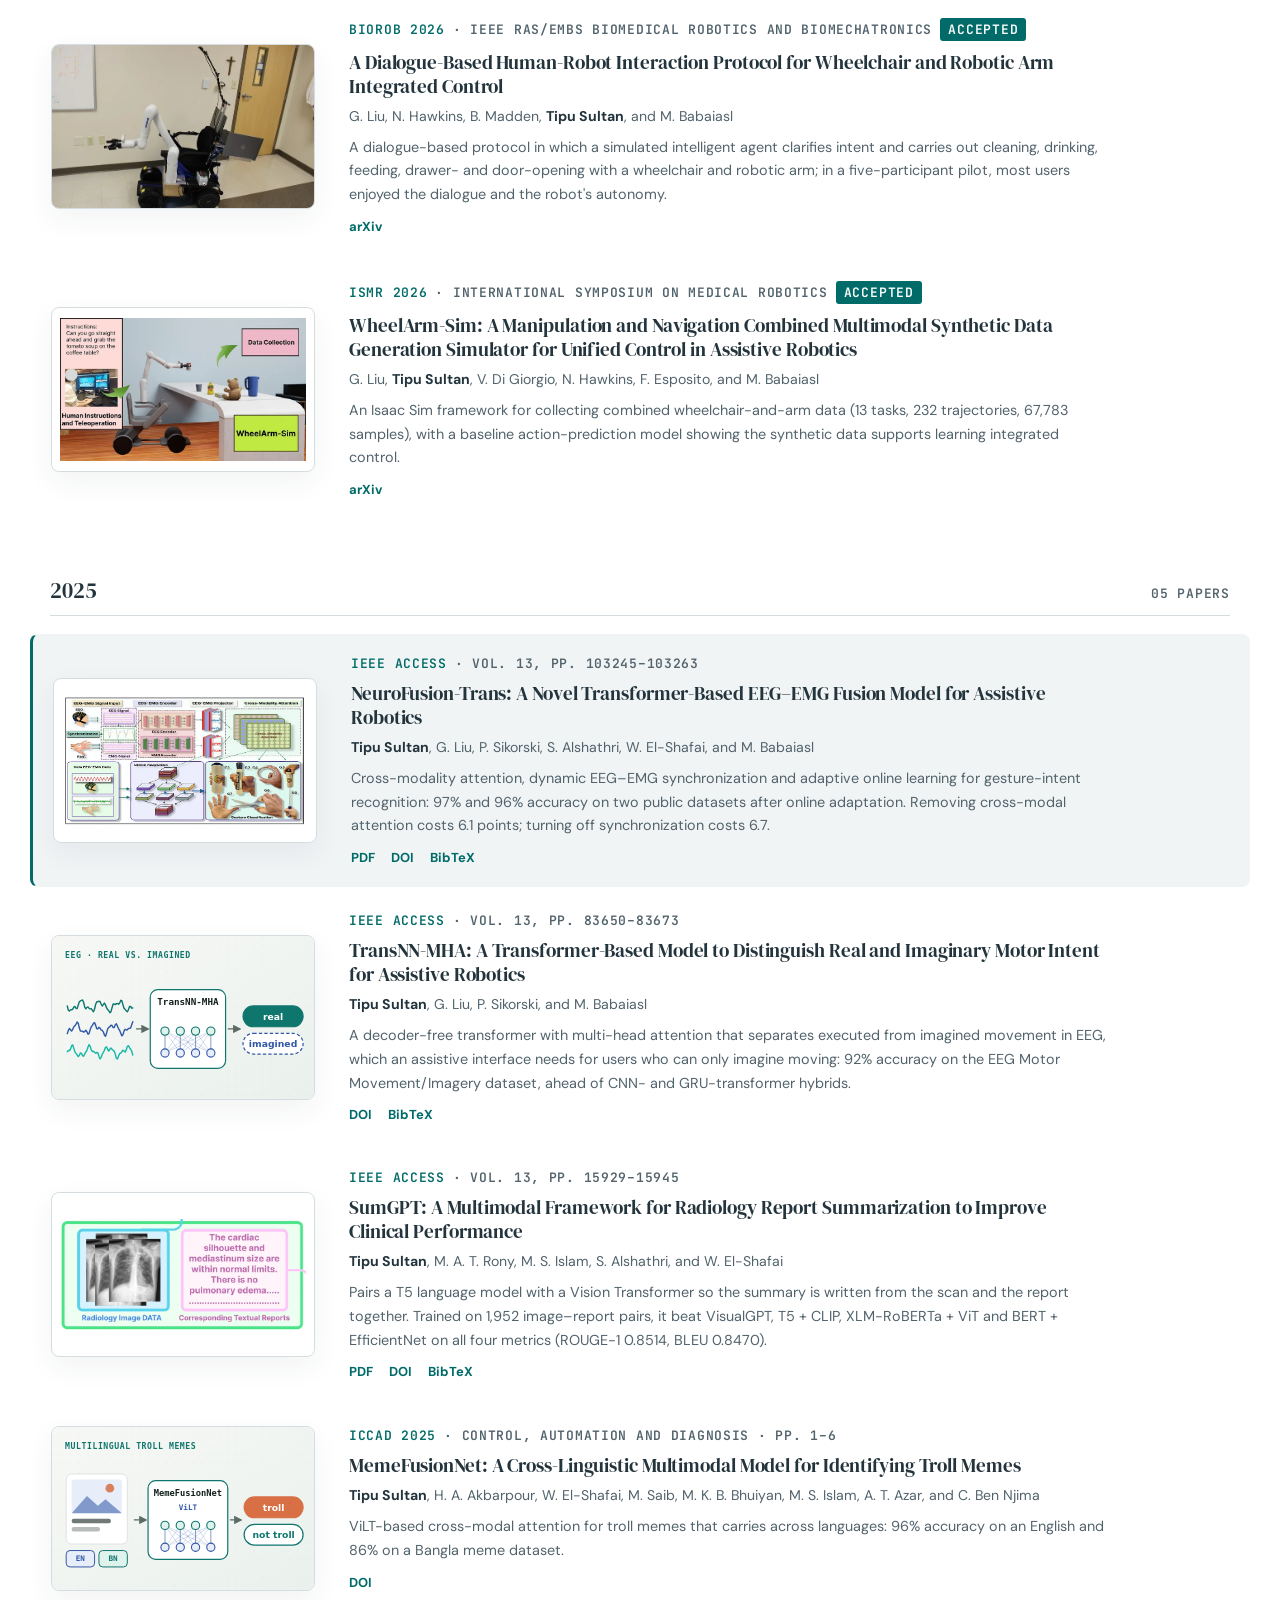
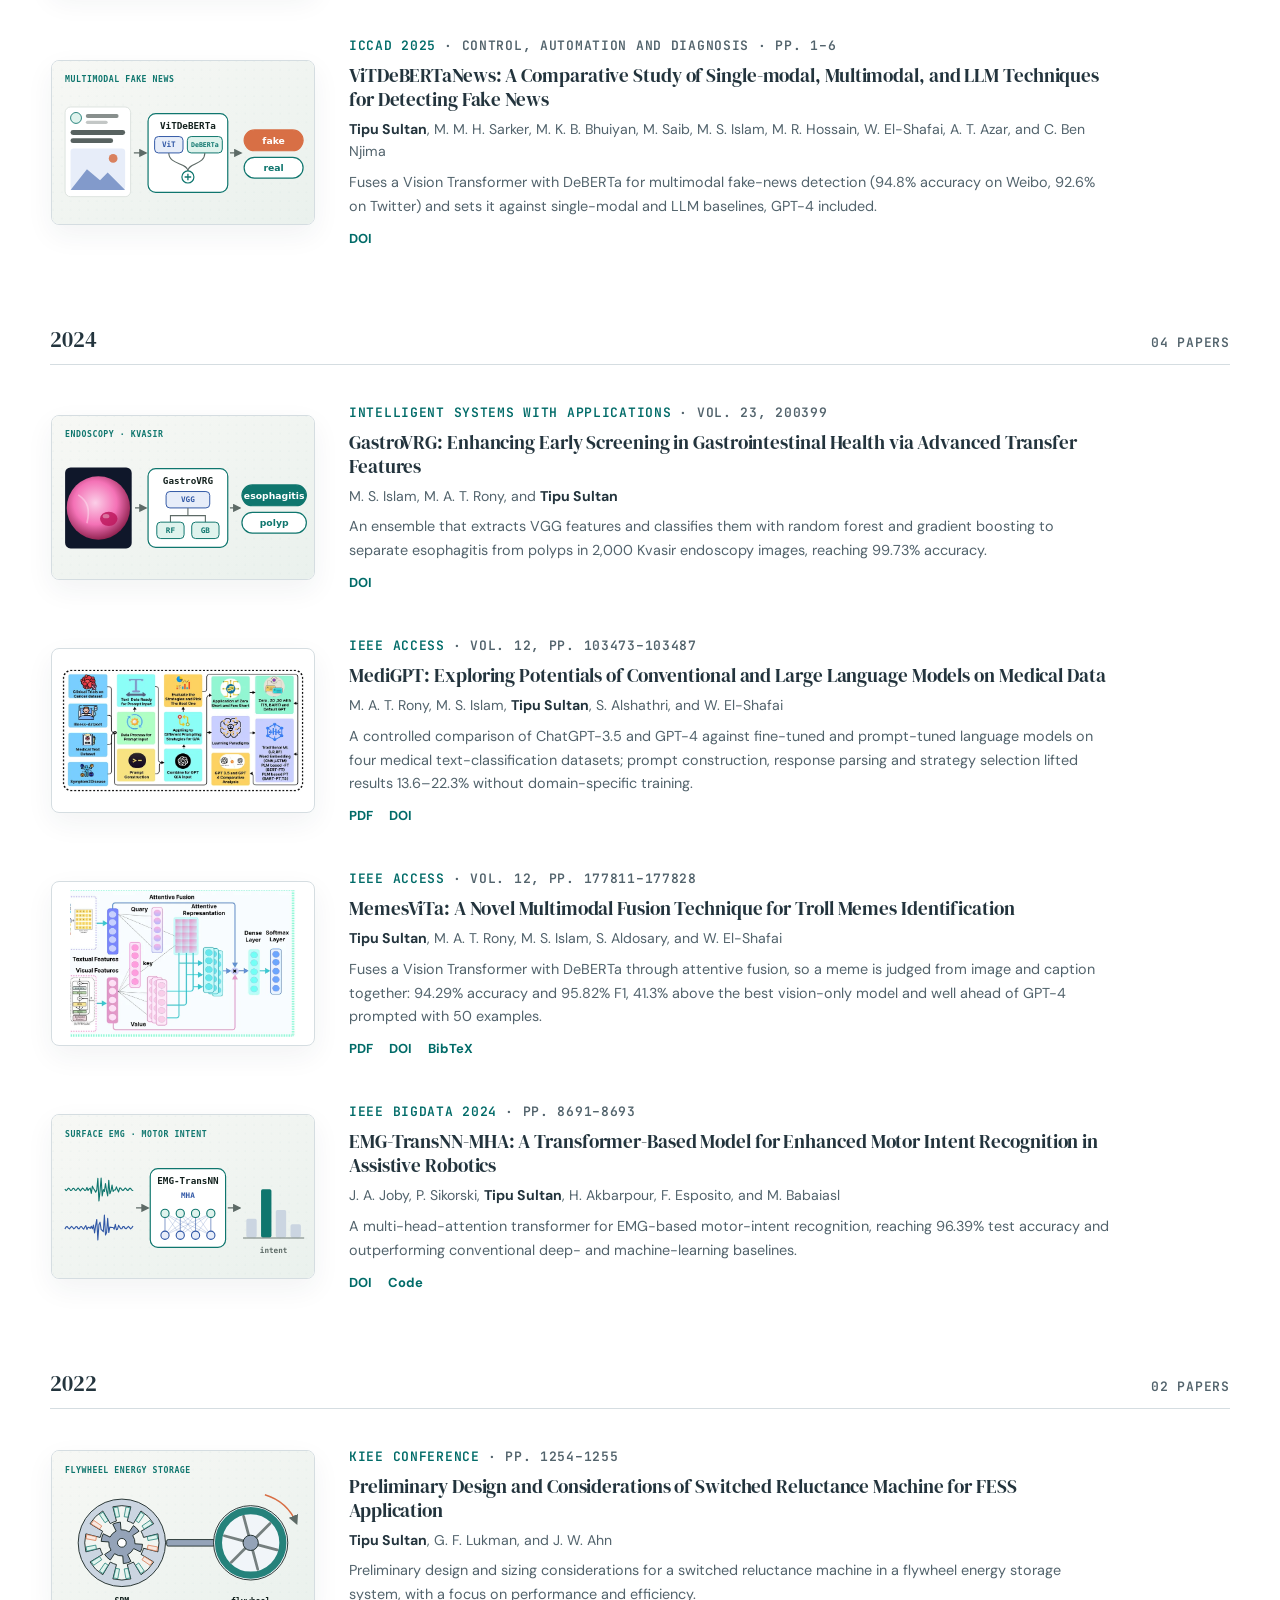
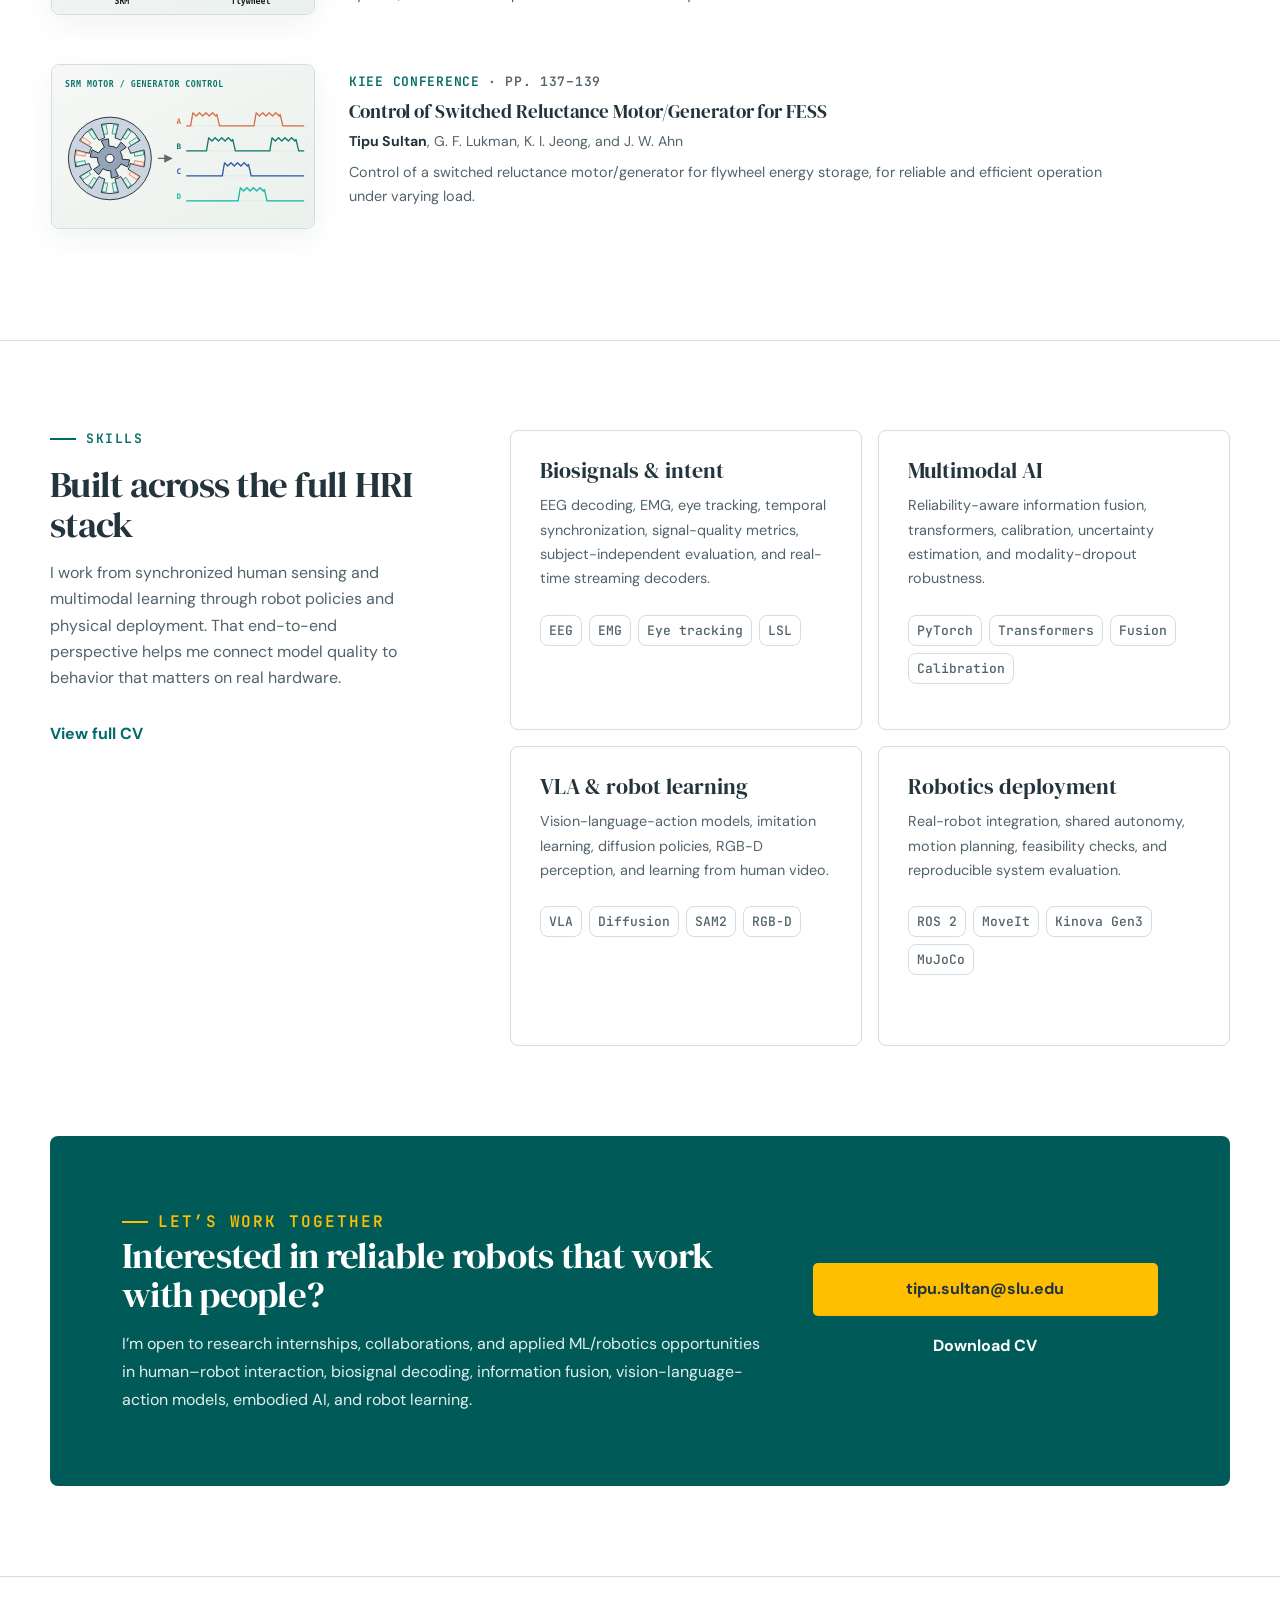
==== commit 49bcb5a0: "Remove upcoming partial-intent research concept" ====
--- a/index.html
+++ b/index.html
@@ -415,7 +415,7 @@
         <header class="section-intro section-intro-wide reveal">
           <p class="eyebrow">Recent projects</p>
           <h2>Recent research projects</h2>
-          <p>New results on telling a failing sensor from an undecided person, two accepted papers, ongoing robot learning from human video, and the question I am working toward next.</p>
+          <p>New results on telling a failing sensor from an undecided person, two accepted papers, and ongoing robot learning from human video.</p>
         </header>
 
         <div class="sub-head first reveal"><h3>Latest results</h3><span>2026</span></div>
@@ -490,43 +490,6 @@
           </a>
         </div>
 
-        <div class="sub-head reveal"><h3>Next direction</h3><span>Upcoming</span></div>
-        <article class="direction direction-tro reveal">
-          <div class="direction-copy">
-            <div class="direction-topline">
-              <span class="status-badge">Research in progress</span>
-              <span>Target direction · IEEE T‑RO</span>
-            </div>
-            <p class="direction-label">T‑RO concept</p>
-            <h3>Proactive assistance under partial intent</h3>
-            <p>
-              An HRI system rarely has a complete specification of what a person wants or what the environment will allow. This work studies how a robot can make useful progress under that uncertainty while preserving <strong>human revision, recoverability, and safe commitment</strong>.
-            </p>
-            <p>
-              The central question is when the robot should continue gathering evidence, take a reversible step, or commit to an action. The aim is proactive assistance that remains responsive to the person—not autonomy that gets ahead of them.
-            </p>
-            <ul class="concept-list" aria-label="T-RO principles">
-              <li><span>01</span> Partial intent</li>
-              <li><span>02</span> Reversible progress</li>
-              <li><span>03</span> Commitment timing</li>
-            </ul>
-          </div>
-          <div class="direction-visual tro-visual" aria-label="Diagram showing the T-RO decision cycle">
-            <div class="decision-core">
-              <span>Robot belief</span>
-              <strong>What is safe<br>to do now?</strong>
-            </div>
-            <div class="decision-node node-observe"><span>Observe</span><small>human + context</small></div>
-            <div class="decision-node node-progress"><span>Progress</span><small>reversible step</small></div>
-            <div class="decision-node node-commit"><span>Commit</span><small>when justified</small></div>
-            <svg viewBox="0 0 520 420" aria-hidden="true">
-              <path d="M260 82 C365 82 426 150 426 211"></path>
-              <path d="M425 212 C425 315 340 348 266 348"></path>
-              <path d="M255 348 C150 348 96 286 96 216"></path>
-              <path d="M96 207 C96 123 169 82 250 82"></path>
-            </svg>
-          </div>
-        </article>
       </div>
     </section>
 
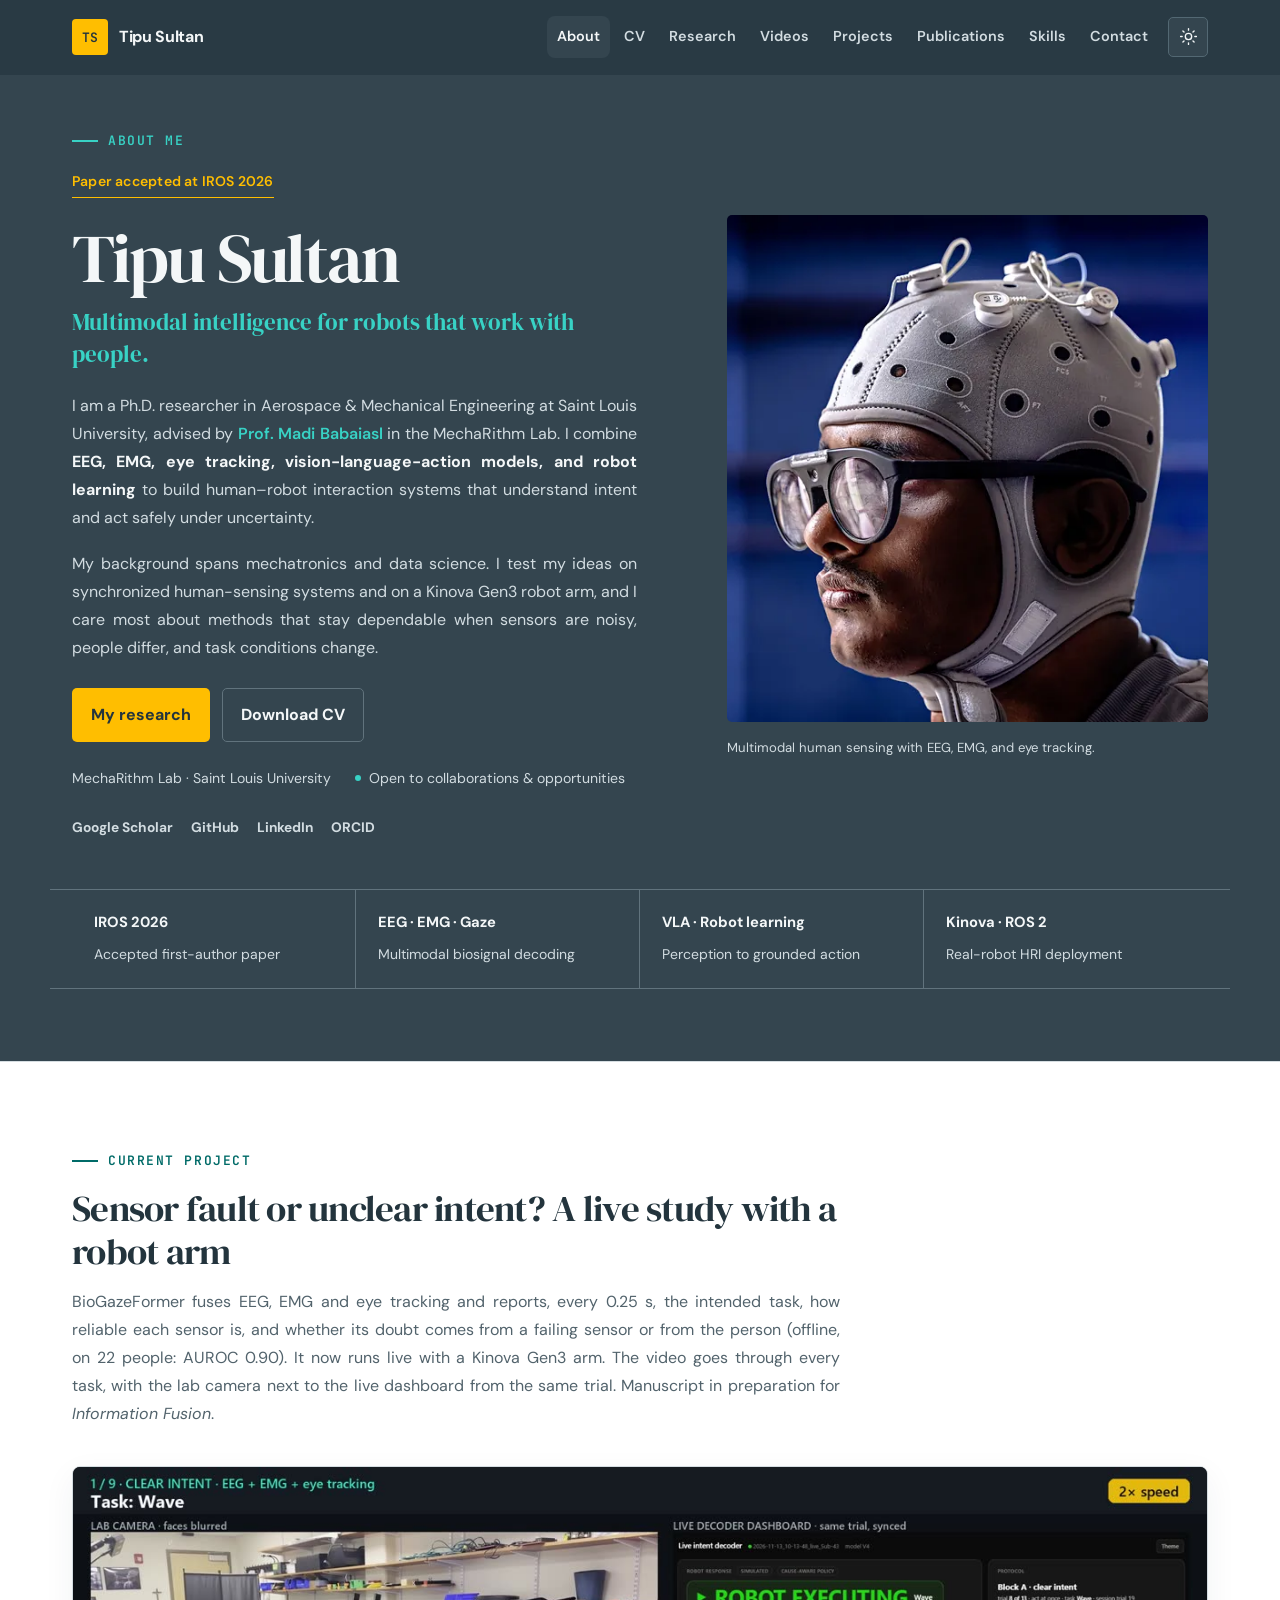
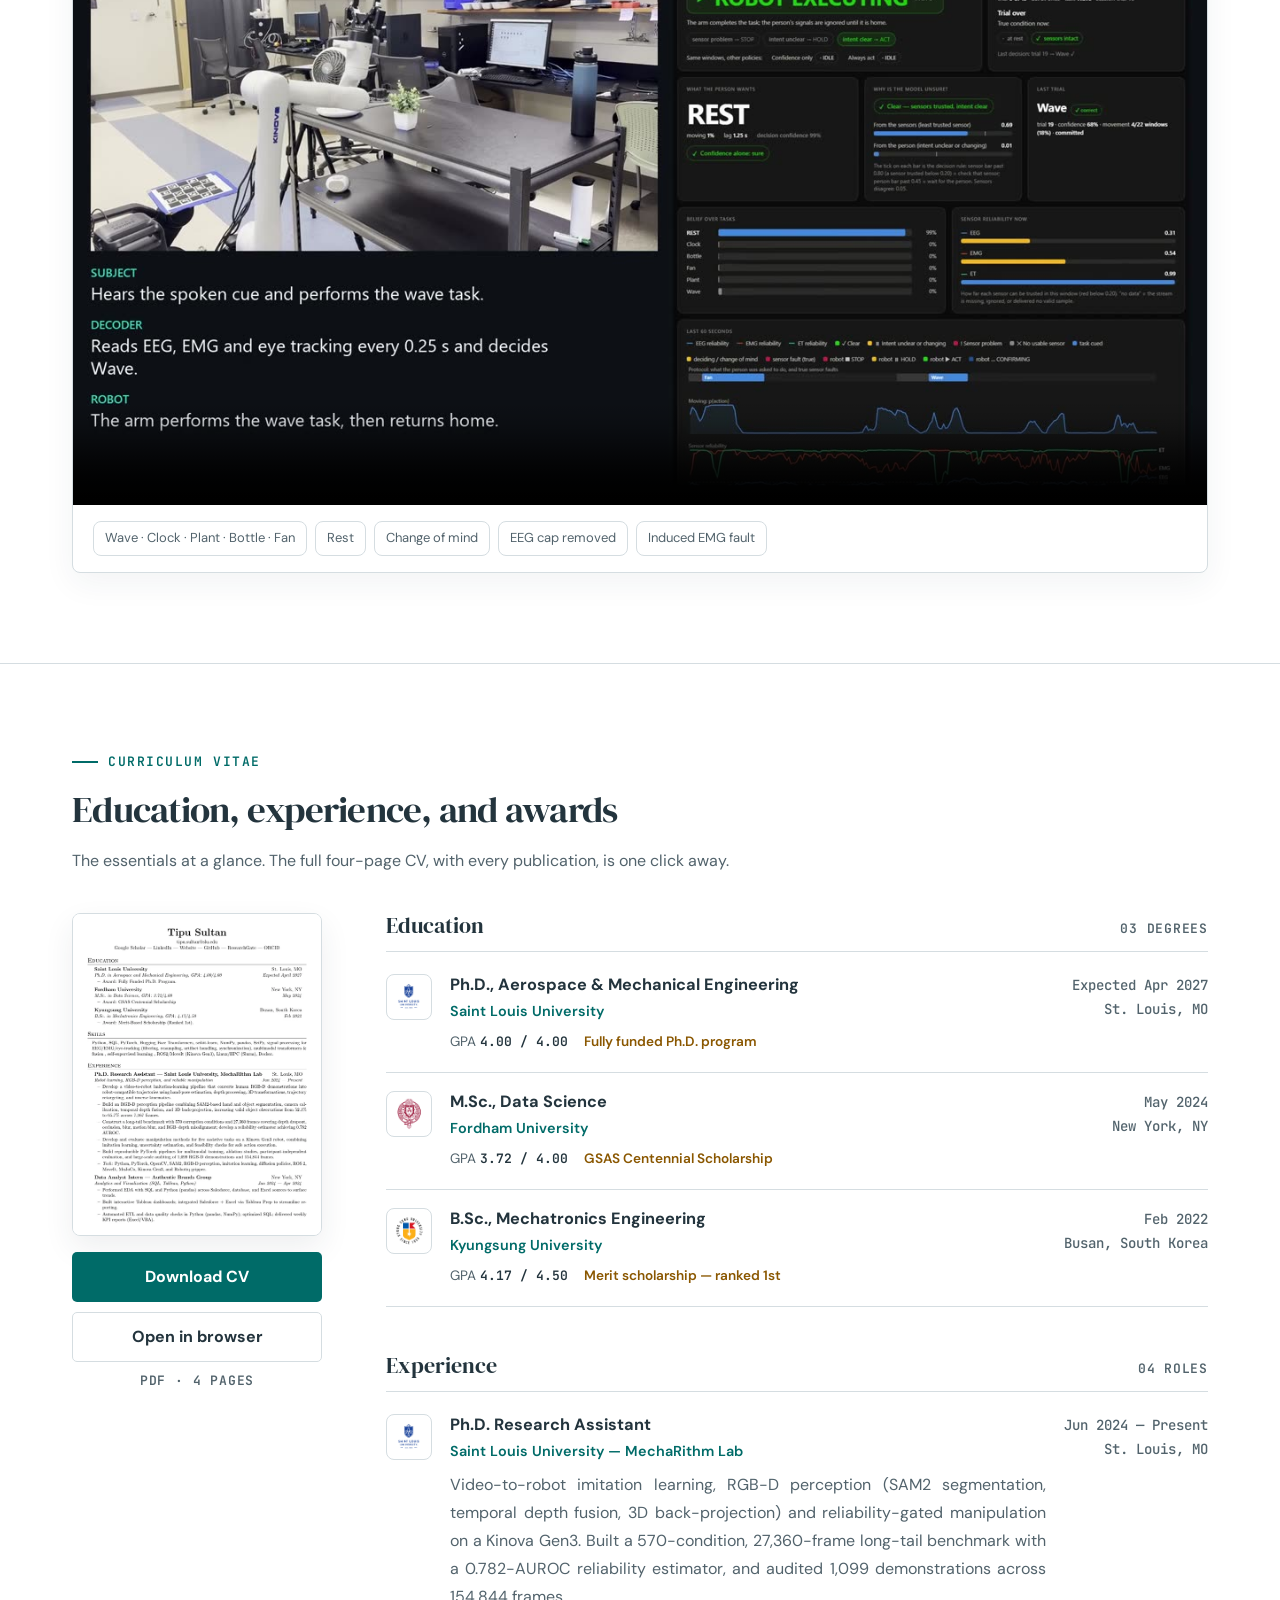
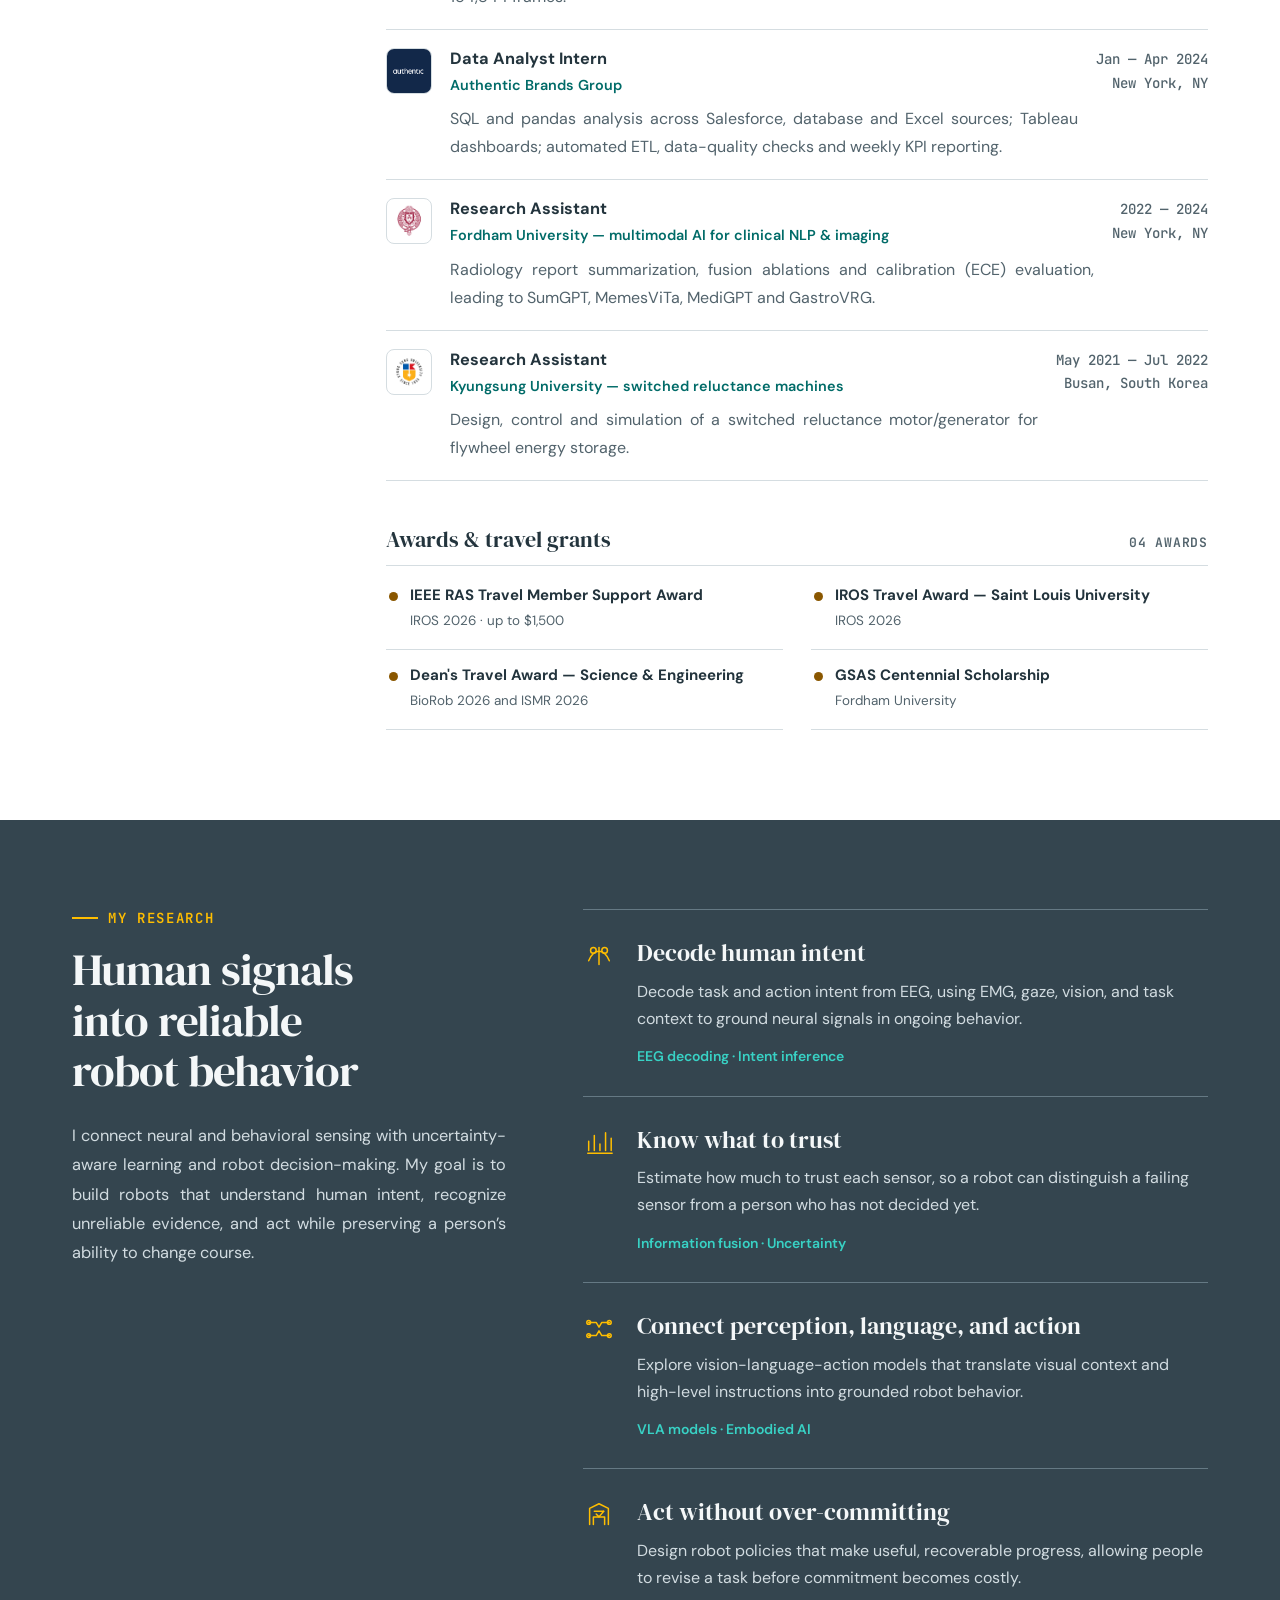
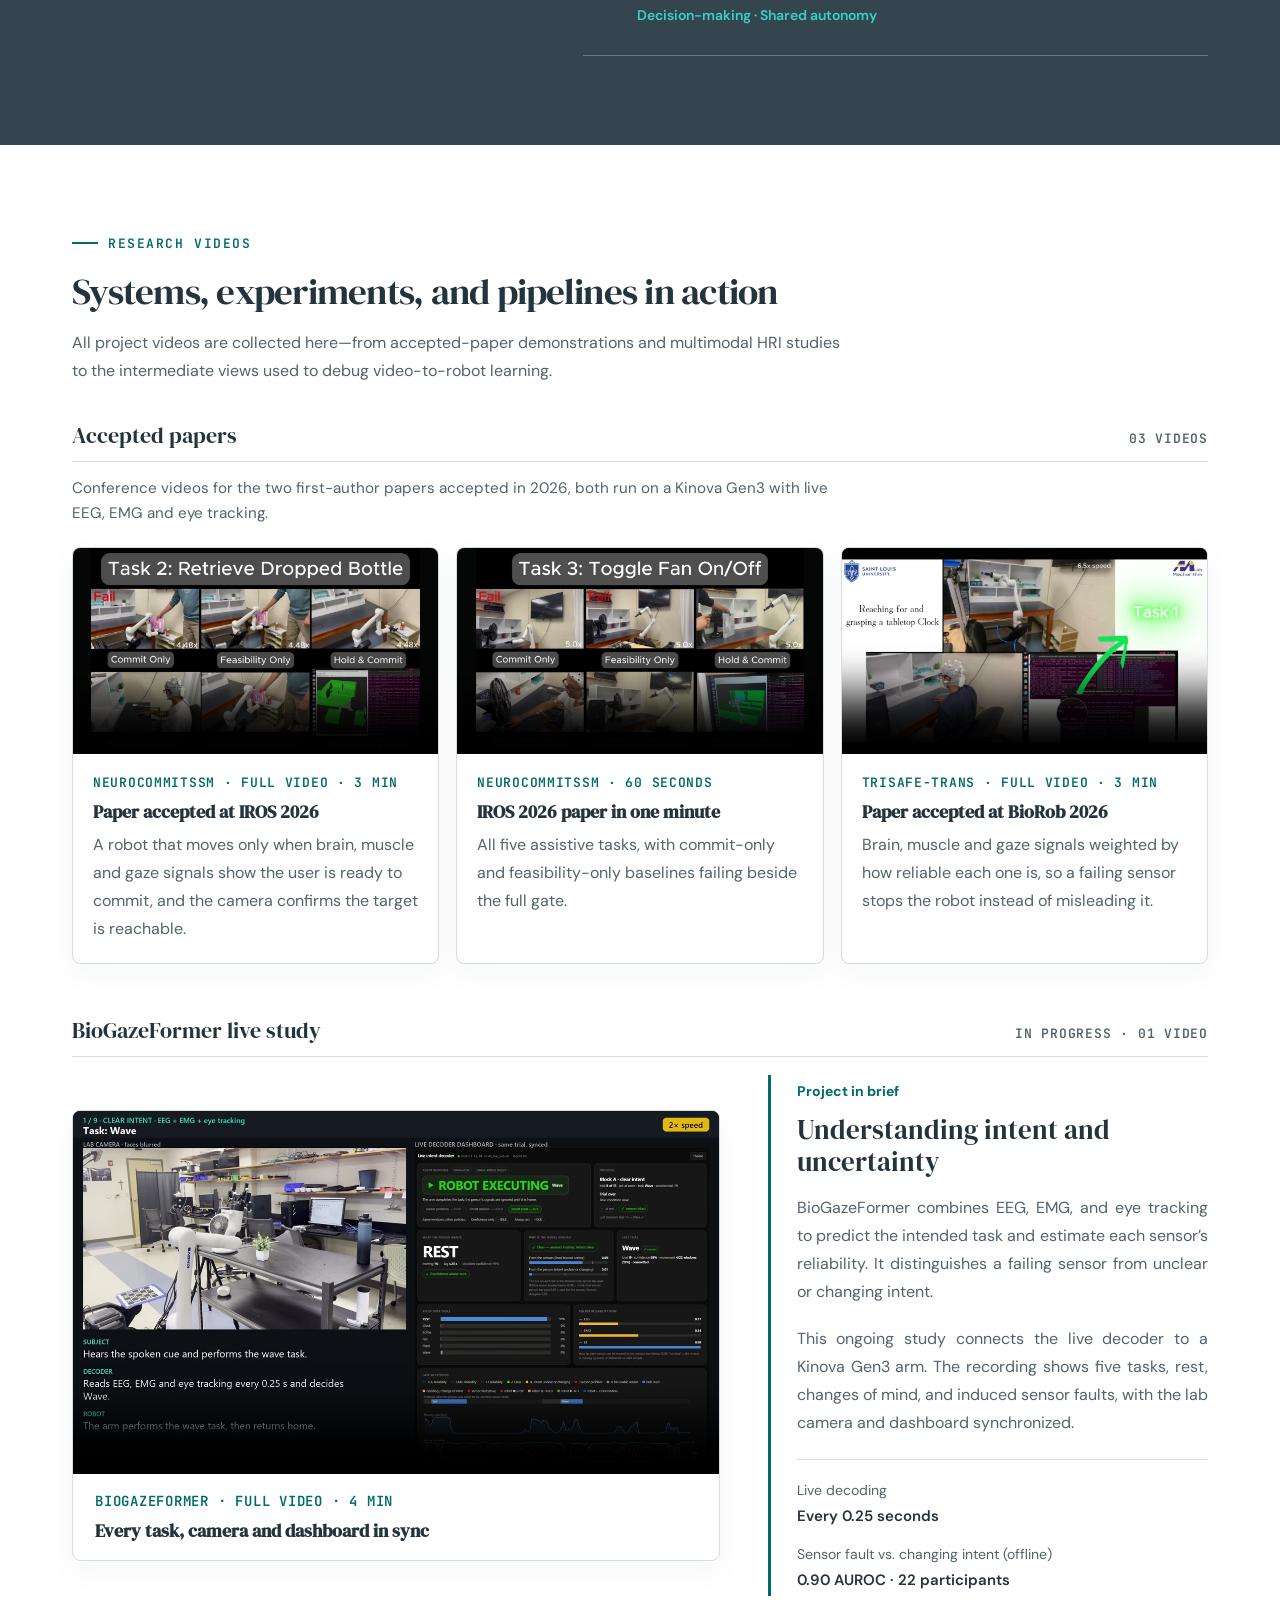
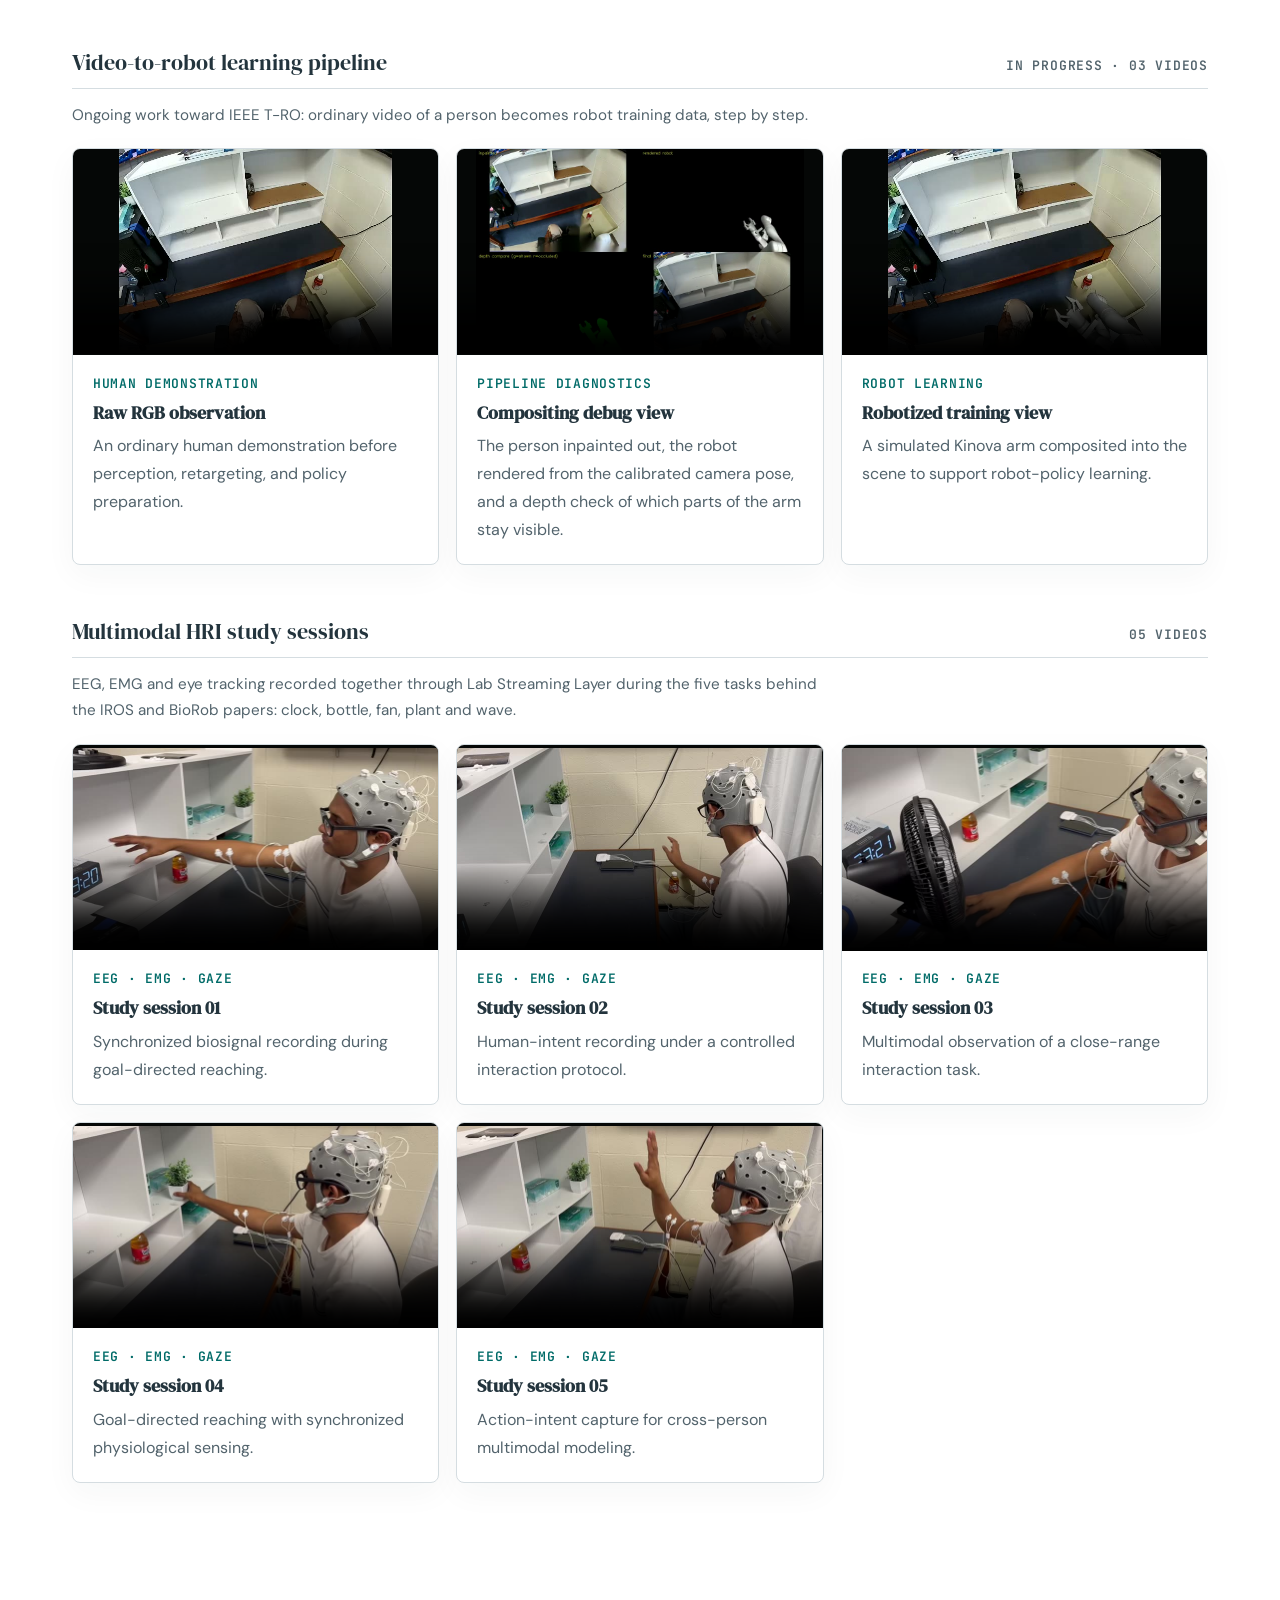
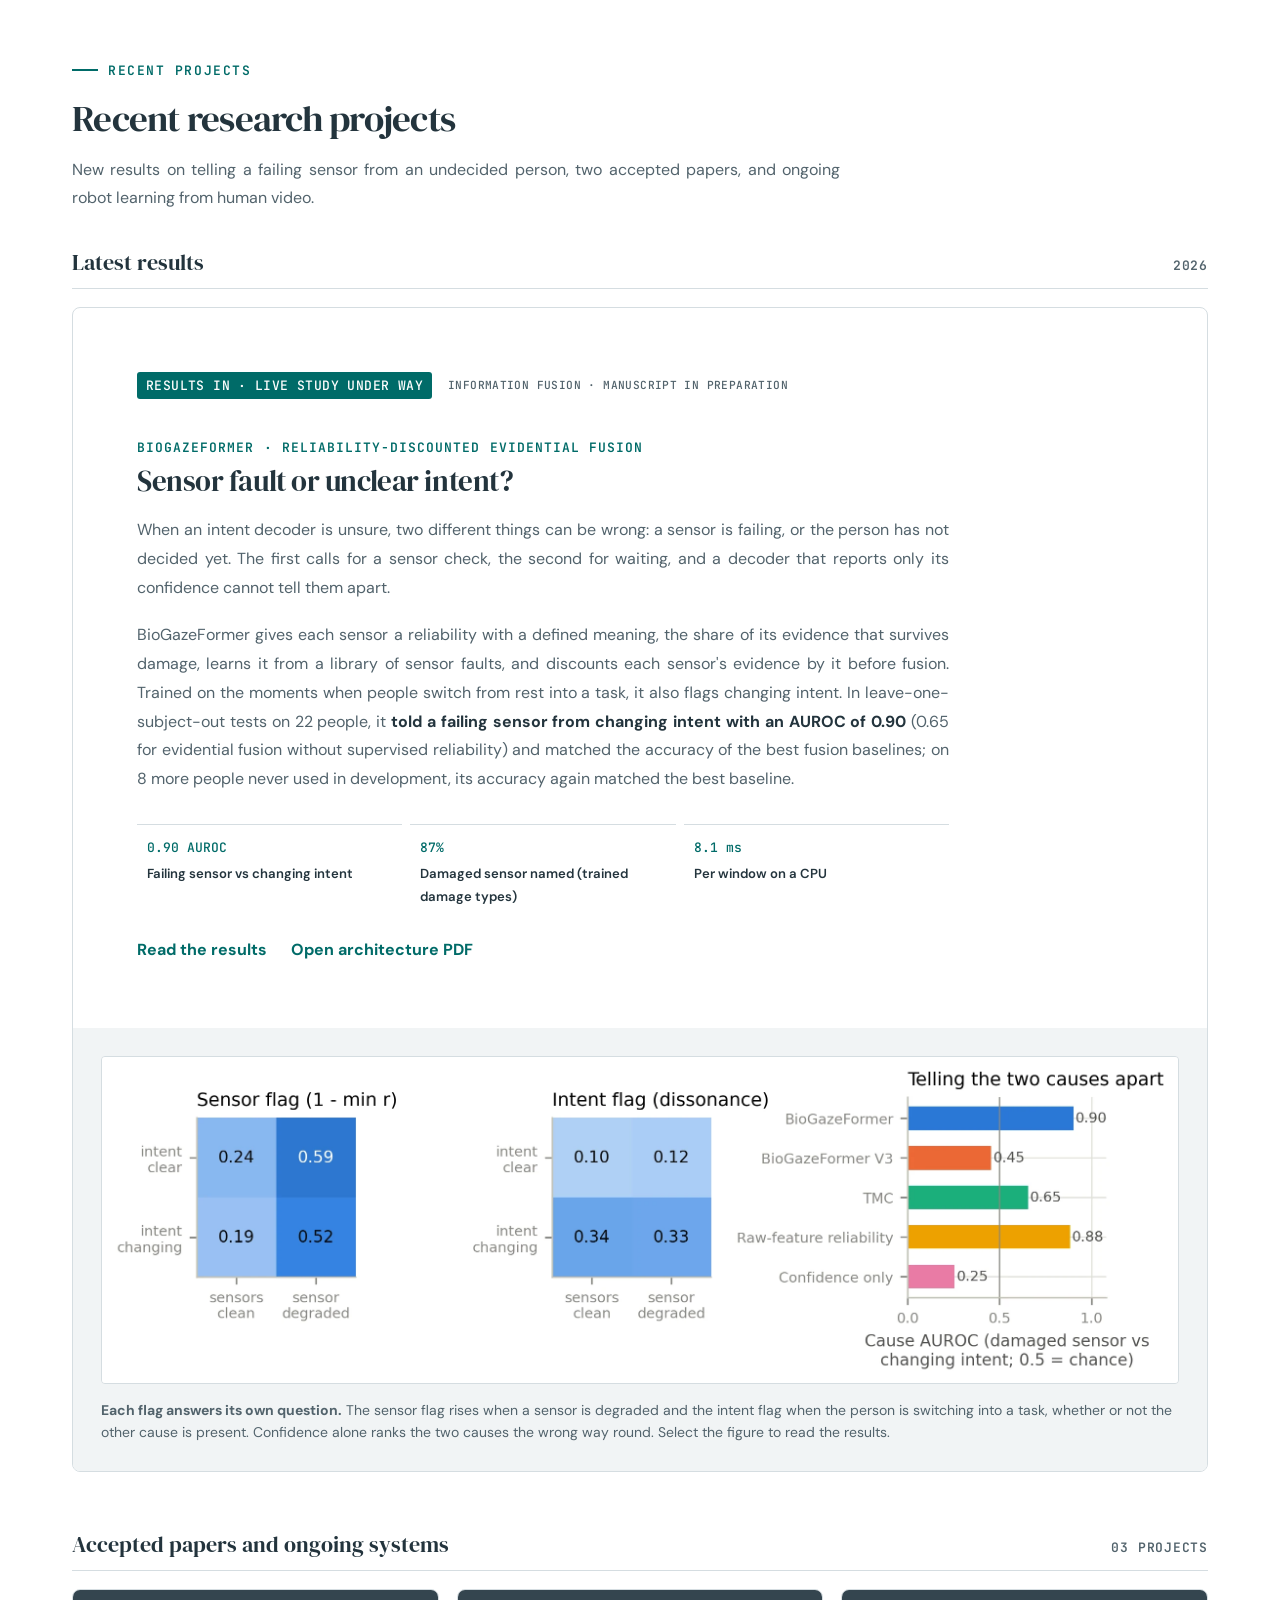
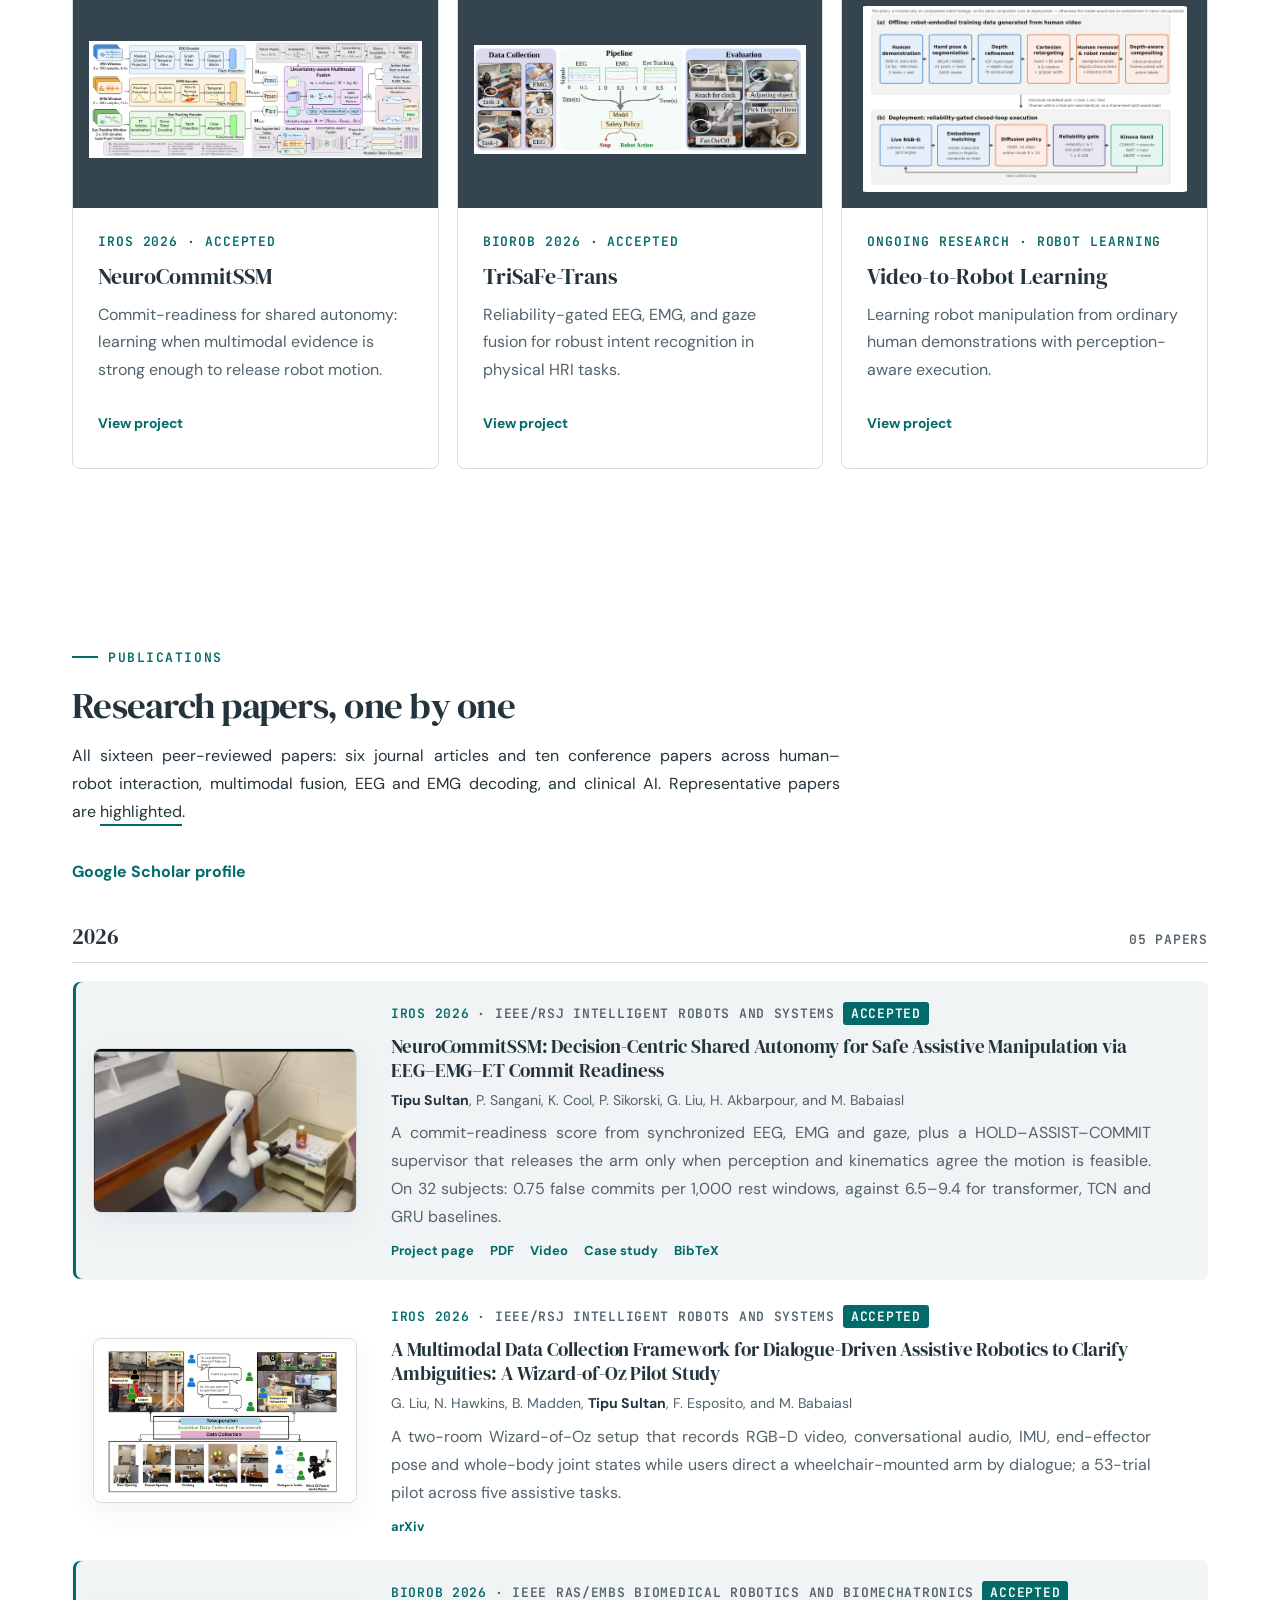
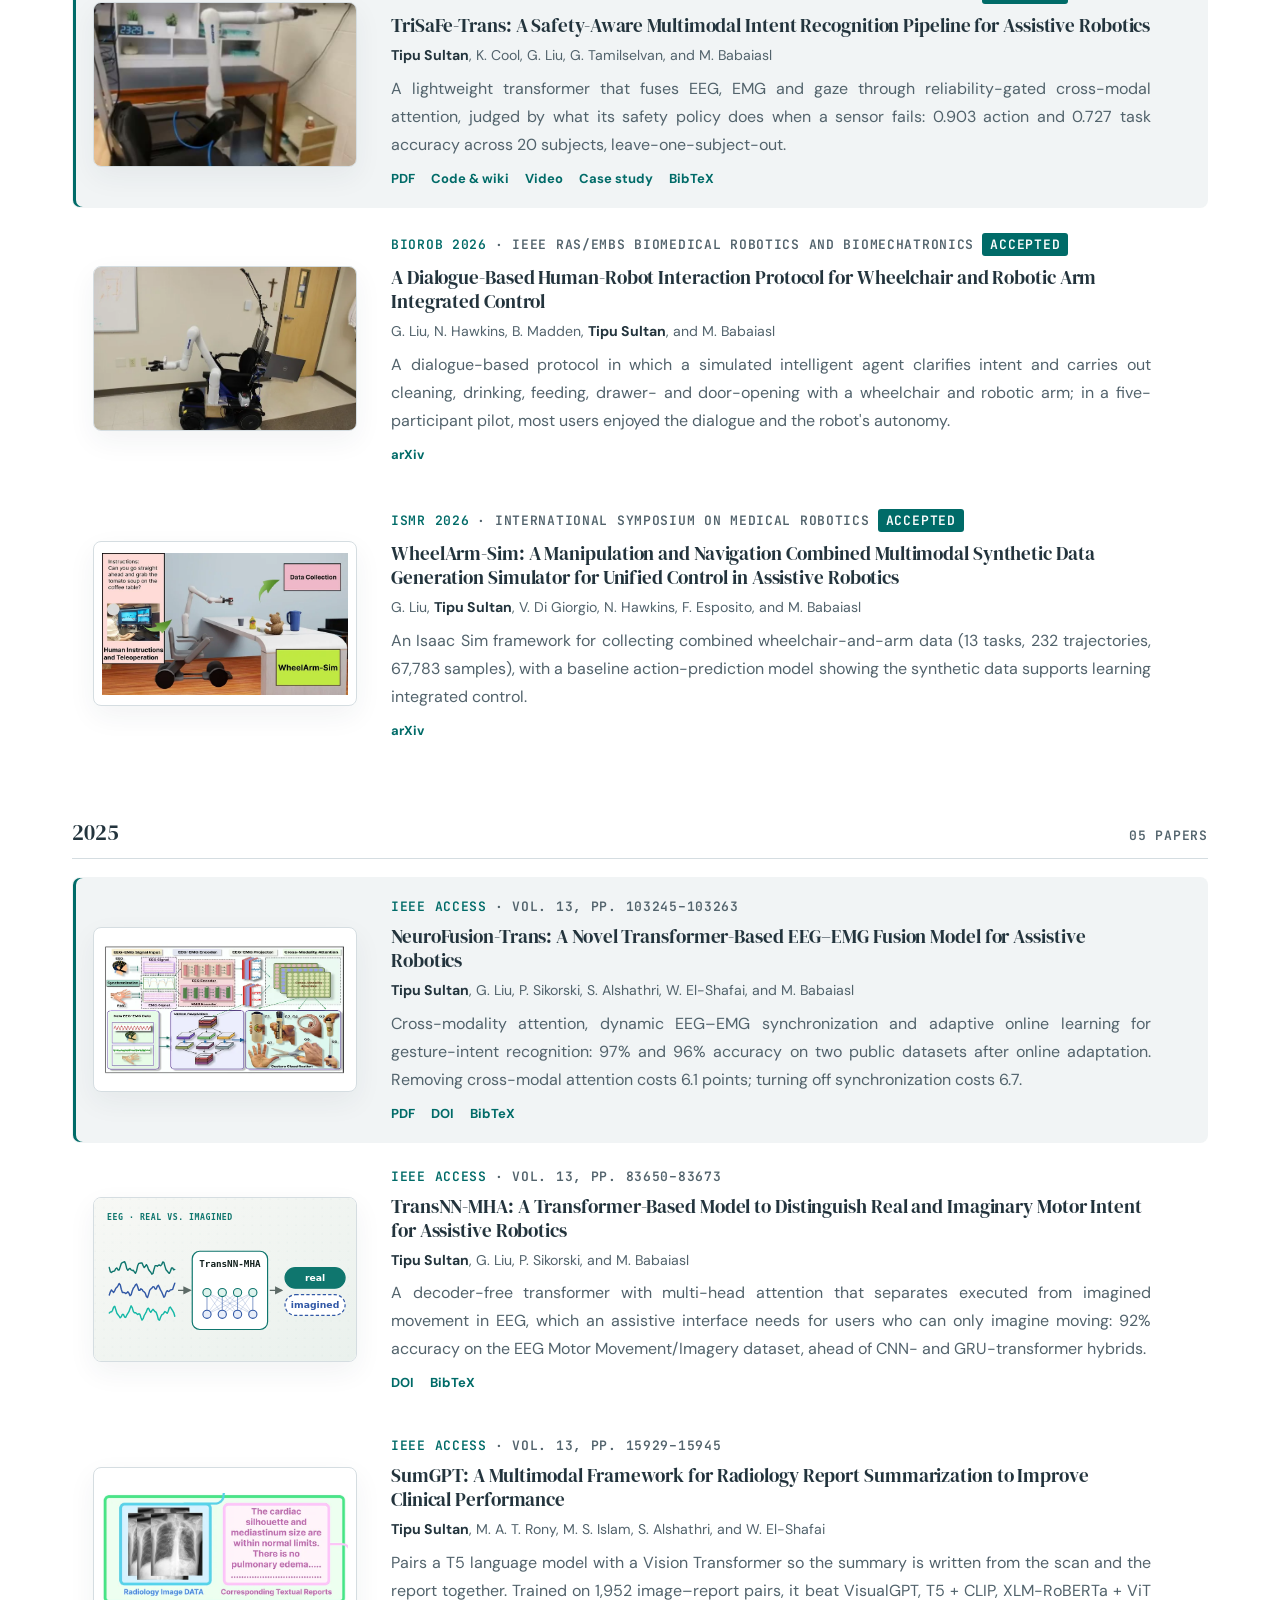
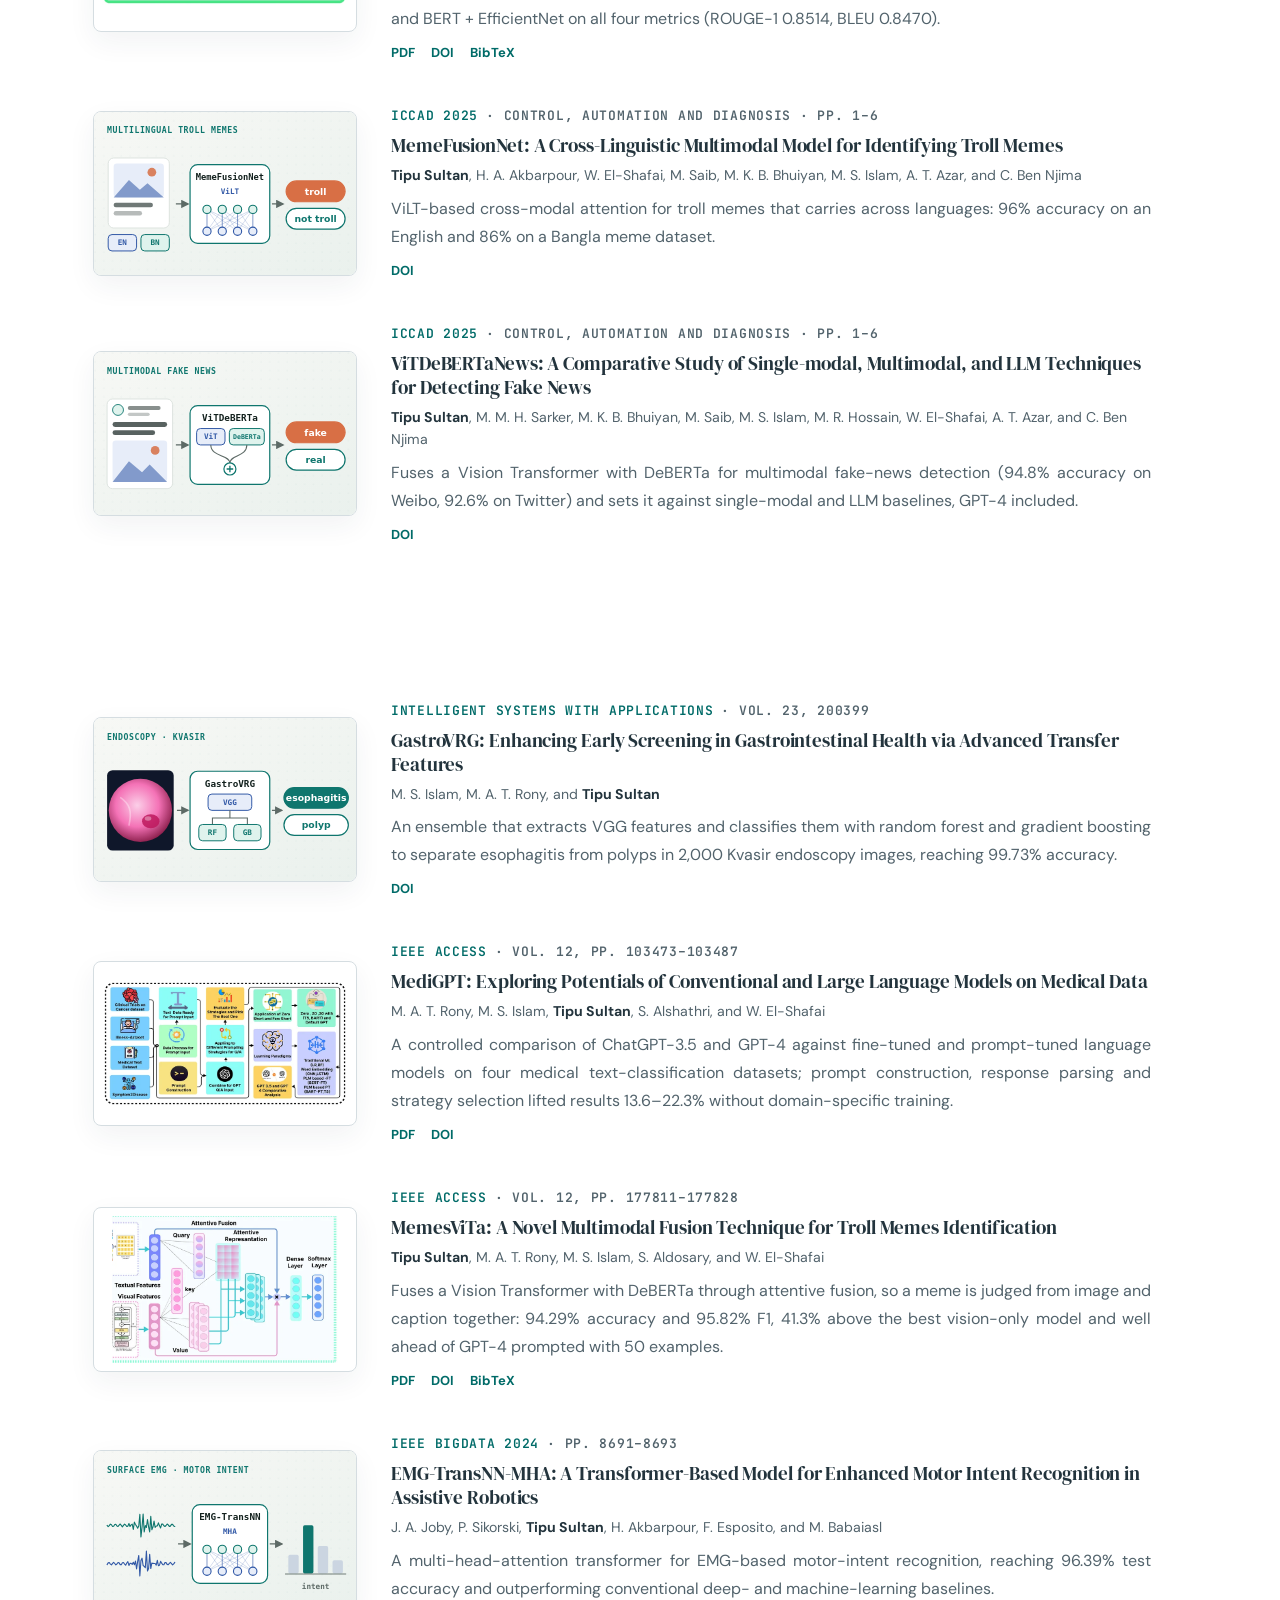
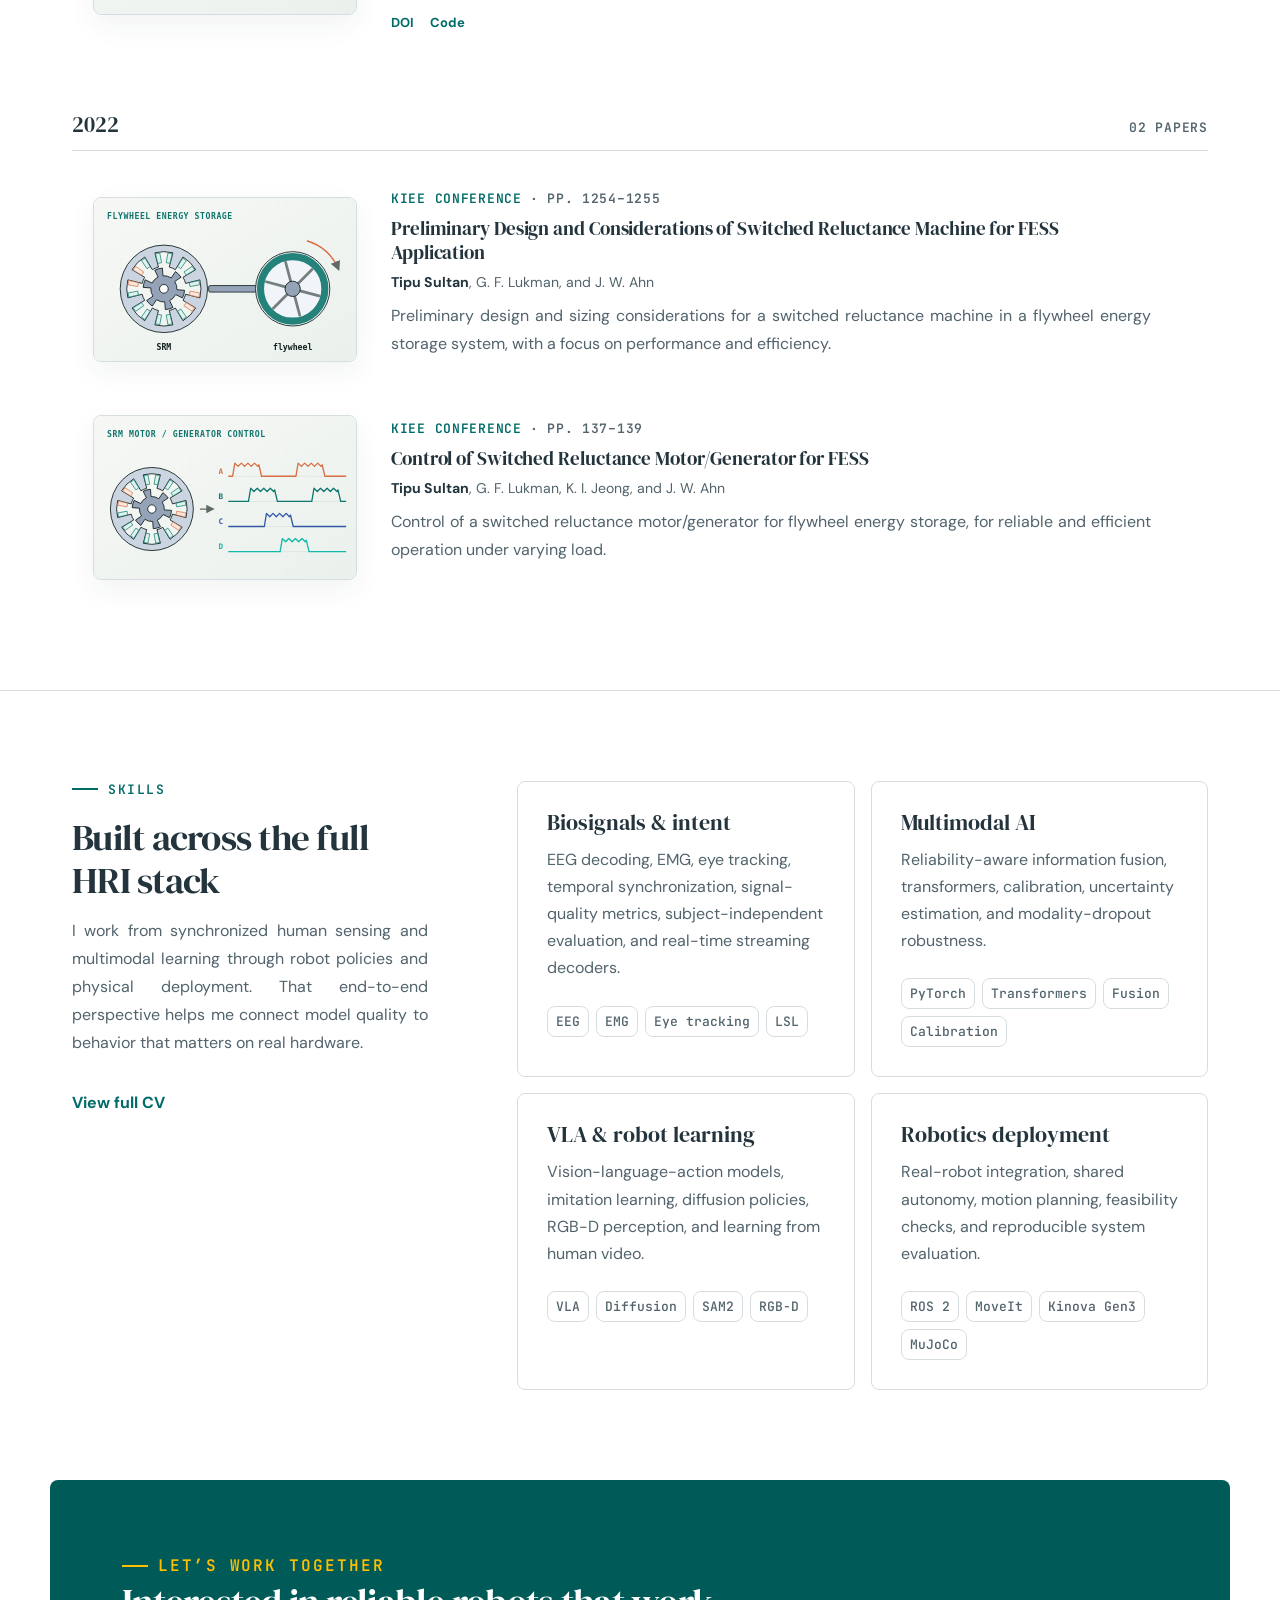
==== commit e46ca542: "Polish site-wide paragraph alignment, spacing, and usability" ====
--- a/index.html
+++ b/index.html
@@ -100,7 +100,7 @@
     </nav>
   </header>
 
-  <main id="main">
+  <main id="main" tabindex="-1">
     <section class="hero" id="top">
       <div class="shell hero-grid">
         <div class="hero-copy reveal">
@@ -135,8 +135,8 @@
 
         <figure class="hero-visual hero-visual--profile reveal">
           <picture>
-            <source type="image/webp" srcset="assets/img/photos/hero-profile-640.webp 640w, assets/img/photos/hero-profile-1000.webp 1000w, assets/img/photos/hero-profile-1600.webp 1600w" sizes="(max-width: 900px) 100vw, 42vw">
-            <img src="assets/img/photos/hero-profile-1000.jpg" srcset="assets/img/photos/hero-profile-640.jpg 640w, assets/img/photos/hero-profile-1000.jpg 1000w, assets/img/photos/hero-profile-1600.jpg 1600w" sizes="(max-width: 900px) 100vw, 42vw" width="1000" height="870" alt="Tipu Sultan in profile, wearing an EEG cap and eye-tracking glasses, against a blue lab background.">
+            <source type="image/webp" srcset="assets/img/photos/hero-profile-640.webp 640w, assets/img/photos/hero-profile-1000.webp 1000w, assets/img/photos/hero-profile-1600.webp 1600w" sizes="(max-width: 980px) 90vw, 42vw">
+            <img src="assets/img/photos/hero-profile-1000.jpg" srcset="assets/img/photos/hero-profile-640.jpg 640w, assets/img/photos/hero-profile-1000.jpg 1000w, assets/img/photos/hero-profile-1600.jpg 1600w" sizes="(max-width: 980px) 90vw, 42vw" width="1000" height="870" alt="Tipu Sultan in profile, wearing an EEG cap and eye-tracking glasses, against a blue lab background.">
           </picture>
           <figcaption>
             <p>Multimodal human sensing with EEG, EMG, and eye tracking.</p>
--- a/assets/css/home.css
+++ b/assets/css/home.css
@@ -22,6 +22,9 @@
   --sans: "DM Sans", system-ui, sans-serif;
   --mono: "JetBrains Mono", ui-monospace, monospace;
   --shell: 1180px;
+  --page-gutter: clamp(1rem, 3vw, 1.375rem);
+  --reading-width: 48rem;
+  --paragraph-gap: 1.15rem;
   --radius: 8px;
   --shadow: 0 12px 30px rgba(35, 52, 61, .08);
   color-scheme: light;
@@ -82,7 +85,7 @@
   color: var(--ink);
   font-family: var(--sans);
   font-size: 16px;
-  line-height: 1.65;
+  line-height: 1.75;
   -webkit-font-smoothing: antialiased;
 }
 
@@ -90,12 +93,12 @@
 a { color: inherit; text-decoration: none; }
 :focus-visible { outline: 2px solid var(--accent); outline-offset: 4px; }
 .social-links a:hover, .text-link:hover { text-decoration: underline; text-underline-offset: 4px; }
-p { margin: 0 0 1em; }
-h1, h2, h3 { margin: 0; font-weight: 400; line-height: 1.06; }
+p { margin: 0 0 var(--paragraph-gap); overflow-wrap: break-word; }
+h1, h2, h3 { margin: 0; font-weight: 400; line-height: 1.15; }
 ul, ol { margin: 0; padding: 0; list-style: none; }
 button { font: inherit; }
 
-.shell { width: min(var(--shell), calc(100% - 44px)); margin-inline: auto; }
+.shell { width: 100%; max-width: var(--shell); margin-inline: auto; padding-inline: var(--page-gutter); }
 .skip-link {
   position: fixed;
   z-index: 1000;
@@ -274,7 +277,7 @@
 .hero-proof span { color: var(--muted); font-size: .875rem; line-height: 1.45; }
 
 section:not(.hero) { padding: clamp(64px, 7vw, 100px) 0; }
-.section-intro { max-width: 750px; margin-bottom: 38px; }
+.section-intro { max-width: var(--reading-width); margin-bottom: 38px; }
 .section-intro h2, .about-copy h2, .contact-card h2 {
   margin-bottom: 16px;
   font-family: var(--display);
@@ -282,7 +285,26 @@
   letter-spacing: -.02em;
 }
 .section-intro > p:last-child, .about-copy > p, .contact-card > div > p { color: var(--muted); font-size: 1rem; line-height: 1.75; }
-.section-intro-wide { max-width: 900px; }
+.section-intro-wide { max-width: var(--reading-width); }
+.section-intro > p:last-child { margin-bottom: 0; }
+
+/* Long paragraphs share equal left and right edges on wider screens. */
+@media (min-width: 761px) {
+  .hero-lede,
+  .section-intro > p:not(.eyebrow),
+  .direction-copy > p:not(.direction-label),
+  .video-feature-summary > p:not(.video-feature-kicker),
+  .cv-list .cv-note,
+  .paper-info .paper-desc {
+    text-align: justify;
+    text-align-last: start;
+    text-justify: inter-word;
+    -webkit-hyphens: auto;
+    hyphens: auto;
+    hyphenate-limit-chars: 7 3 3;
+    text-wrap: pretty;
+  }
+}
 
 /* A research overview with one introduction and four connected themes. */
 .research-section {
@@ -331,7 +353,6 @@
 .expertise-grid { display: grid; grid-template-columns: repeat(2, minmax(0, 1fr)); gap: 16px; }
 .expertise-card {
   position: relative;
-  min-height: 300px;
   padding: 29px;
   overflow: hidden;
   border: 1px solid rgba(255, 255, 255, .13);
@@ -341,7 +362,7 @@
 }
 .expertise-card:hover { transform: translateY(-4px); border-color: rgba(104, 221, 202, .48); background: rgba(255, 255, 255, .065); }
 .expertise-card h3 { margin: 0 0 10px; font-family: var(--display); font-size: 1.35rem; }
-.expertise-card p { color: #bac8cf; font-size: .9rem; line-height: 1.7; }
+.expertise-card p { color: #bac8cf; font-size: 1rem; line-height: 1.7; }
 .expertise-card ul { display: flex; flex-wrap: wrap; gap: 7px; margin-top: 24px; }
 .expertise-card li { padding: 6px 8px; border: 1px solid rgba(104, 221, 202, .2); border-radius: var(--radius); color: #d2dce1; font: 500 .8125rem var(--mono); }
 
@@ -423,7 +444,7 @@
 .project-tile { overflow: hidden; border: 1px solid var(--line); border-radius: var(--radius); background: var(--bg); transition: transform .2s ease, box-shadow .2s ease, border-color .2s ease; }
 .project-tile:hover { transform: translateY(-5px); border-color: color-mix(in srgb, var(--accent) 40%, var(--line)); box-shadow: var(--shadow); }
 .project-art { height: 218px; padding: 16px; overflow: hidden; background: var(--surface-soft); }
-.project-art img { width: 100%; height: 100%; border-radius: var(--radius); object-fit: cover; object-position: center; }
+.project-art img { width: 100%; height: 100%; border-radius: var(--radius); object-fit: contain; object-position: center; }
 .project-art-neuro, .project-art-trisafe, .project-art-video { background: #34454f; }
 .project-copy { min-height: 260px; padding: 25px; }
 .project-meta { margin-bottom: 14px; color: var(--accent); font: 600 .8125rem var(--mono); letter-spacing: .07em; text-transform: uppercase; }
@@ -439,10 +460,10 @@
 .video-grid { display: grid; grid-template-columns: repeat(3, minmax(0, 1fr)); gap: 17px; }
 .research-video { margin: 0; overflow: hidden; border: 1px solid var(--line); border-radius: var(--radius); background: var(--surface); box-shadow: 0 10px 32px rgba(35, 52, 61, .04); }
 .research-video video { display: block; width: 100%; aspect-ratio: 16 / 9; object-fit: contain; background: #050706; }
-.research-video figcaption { min-height: 190px; padding: 20px; }
+.research-video figcaption { padding: 20px; }
 .research-video figcaption > span { display: block; margin-bottom: 10px; color: var(--accent); font: 600 .8125rem var(--mono); letter-spacing: .055em; text-transform: uppercase; }
 .research-video figcaption strong { display: block; margin-bottom: 8px; font-family: var(--display); font-size: 1.12rem; line-height: 1.25; }
-.research-video figcaption p { color: var(--muted); font-size: .84rem; line-height: 1.65; }
+.research-video figcaption p { margin-bottom: 0; color: var(--muted); font-size: 1rem; line-height: 1.75; }
 
 /* A single demonstration fills the row alongside its project context. */
 .video-feature {
@@ -513,7 +534,7 @@
 .footer-row a:hover { color: var(--accent); }
 
 /* ---------------------------------------------- reorganized homepage (2026-10) */
-/* sub-headings that split the projects section into results, accepted papers and next direction */
+/* Subheadings within the project and CV sections. */
 .sub-head { display: flex; flex-wrap: wrap; align-items: baseline; justify-content: space-between; gap: 20px; margin: 60px 0 18px; padding-bottom: 13px; border-bottom: 1px solid var(--line); }
 .sub-head.first { margin-top: 0; }
 .sub-head h3 { font-family: var(--display); font-size: clamp(1.2rem, 1.7vw, 1.45rem); }
@@ -553,7 +574,7 @@
   .hero-proof div:nth-child(-n+2) { border-bottom: 1px solid var(--line); }
   .expertise-layout { grid-template-columns: 1fr; }
   .expertise-section .section-intro { position: static; }
-  .direction-figure { min-height: 470px; }
+  .direction-figure { min-height: 0; }
   .publications-section .section-intro { position: static; }
   .about-image { width: min(600px, 85%); }
   .about-image img { aspect-ratio: 1.15; }
@@ -563,7 +584,6 @@
 }
 
 @media (max-width: 760px) {
-  .shell { width: min(var(--shell), calc(100% - 32px)); }
   .theme-grid, .project-grid, .expertise-grid, .video-grid { grid-template-columns: 1fr; }
   .project-art { height: min(58vw, 330px); }
   .project-copy { min-height: auto; }
@@ -573,12 +593,11 @@
   .concept-list { grid-template-columns: 1fr; }
   .concept-list li { display: flex; gap: 12px; }
   .concept-list span { margin: 0; }
-  .direction-figure { min-height: auto; padding: 18px; overflow-x: auto; }
-  .direction-fusion .direction-figure > a { width: 900px; max-width: none; }
-  .direction-fusion .direction-figure img { max-width: none; }
-  .direction-fusion .direction-figure figcaption { width: 900px; max-width: none; }
+  .direction-figure { min-height: 0; padding: 18px; }
+  .direction-fusion .direction-figure > a { width: 100%; max-width: 100%; overflow-x: auto; overscroll-behavior-inline: contain; }
+  .direction-fusion .direction-figure img { width: 900px; max-width: none; }
+  .direction-fusion .direction-figure figcaption { width: 100%; }
   .publication { grid-template-columns: 1fr; gap: 7px; }
-  .research-video figcaption { min-height: auto; }
   .about-image { width: calc(100% - 20px); }
   .footer-row { grid-template-columns: 1fr; gap: 10px; }
 }
@@ -651,11 +670,11 @@
 .cv-list h4 { margin: 0; font-size: 1.02rem; font-weight: 700; line-height: 1.35; }
 .cv-list p { margin: 0; }
 .cv-list .cv-org { margin-top: 3px; color: var(--accent); font-size: .9rem; font-weight: 600; }
-.cv-list .cv-note { margin-top: 7px; color: var(--muted); font-size: .9rem; line-height: 1.65; }
+.cv-list .cv-note { margin-top: 7px; color: var(--muted); font-size: 1rem; line-height: 1.75; }
 .cv-list .cv-meta { display: flex; flex-wrap: wrap; gap: 4px 16px; margin-top: 6px; color: var(--muted); font-size: .85rem; }
 .cv-meta b { color: var(--ink); font: 600 .8125rem var(--mono); }
 .cv-honour { color: var(--warm); font-weight: 600; }
-.cv-list .cv-when { color: var(--muted); font: 500 .7rem/1.7 var(--mono); text-align: right; white-space: nowrap; }
+.cv-list .cv-when { color: var(--muted); font: 500 .875rem/1.7 var(--mono); text-align: right; white-space: nowrap; }
 .cv-when span { display: block; }
 .cv-awards { display: grid; grid-template-columns: repeat(2, minmax(0, 1fr)); gap: 0 28px; }
 .cv-awards li { position: relative; padding: 15px 0 15px 24px; border-bottom: 1px solid var(--line); }
@@ -670,9 +689,9 @@
 .papers-section { background: var(--bg); }
 .papers-section + .expertise-section.light { border-top: 1px solid var(--line); }
 .key-swatch { padding-bottom: 2px; border-bottom: 2px solid var(--accent); color: var(--ink); }
-.paper { display: grid; grid-template-columns: 264px minmax(0, 760px); gap: clamp(20px, 3vw, 34px); align-items: center; margin: 0 -20px; padding: 20px; border: 1px solid transparent; border-radius: var(--radius); }
+.paper { display: grid; grid-template-columns: 264px minmax(0, 760px); gap: clamp(20px, 3vw, 34px); align-items: center; margin: 0; padding: 20px; border: 1px solid transparent; border-radius: var(--radius); }
 .paper + .paper { margin-top: 4px; }
-.paper.is-key { border-left: 3px solid var(--accent); background: var(--surface-soft); }
+.paper.is-key { background: var(--surface-soft); box-shadow: inset 3px 0 var(--accent); }
 .paper-thumb { position: relative; overflow: hidden; aspect-ratio: 16 / 10; border: 1px solid var(--line); border-radius: var(--radius); background: #fff; box-shadow: 0 10px 28px rgba(35, 52, 61, .06); }
 .paper-thumb img, .paper-thumb video { display: block; width: 100%; height: 100%; object-fit: cover; }
 .paper-thumb video { background: #050706; }
@@ -685,7 +704,7 @@
 .paper-title a:hover { color: var(--accent); }
 .paper-info .paper-authors { margin-bottom: 8px; color: var(--muted); font-size: .88rem; line-height: 1.55; }
 .paper-authors strong { color: var(--ink); }
-.paper-info .paper-desc { margin-bottom: 11px; color: var(--muted); font-size: .9rem; line-height: 1.65; }
+.paper-info .paper-desc { margin-bottom: 11px; color: var(--muted); font-size: 1rem; line-height: 1.75; }
 .paper-links { display: flex; flex-wrap: wrap; gap: 6px 16px; }
 .paper-links a, .paper-links button { padding: 0; border: 0; background: none; color: var(--accent); font: 700 .8125rem var(--sans); cursor: pointer; }
 .paper-links a:hover, .paper-links button:hover { text-decoration: underline; }
@@ -706,7 +725,7 @@
   .cv-list .cv-when { grid-column: 2; text-align: left; }
   .cv-when span { display: inline; }
   .cv-when span::before { content: " · "; }
-  .paper { grid-template-columns: 1fr; gap: 16px; margin: 0 -14px; padding: 16px 14px; }
+  .paper { grid-template-columns: 1fr; gap: 16px; margin: 0; padding: 16px 14px; }
   .paper-thumb { max-width: 480px; }
 }
 
